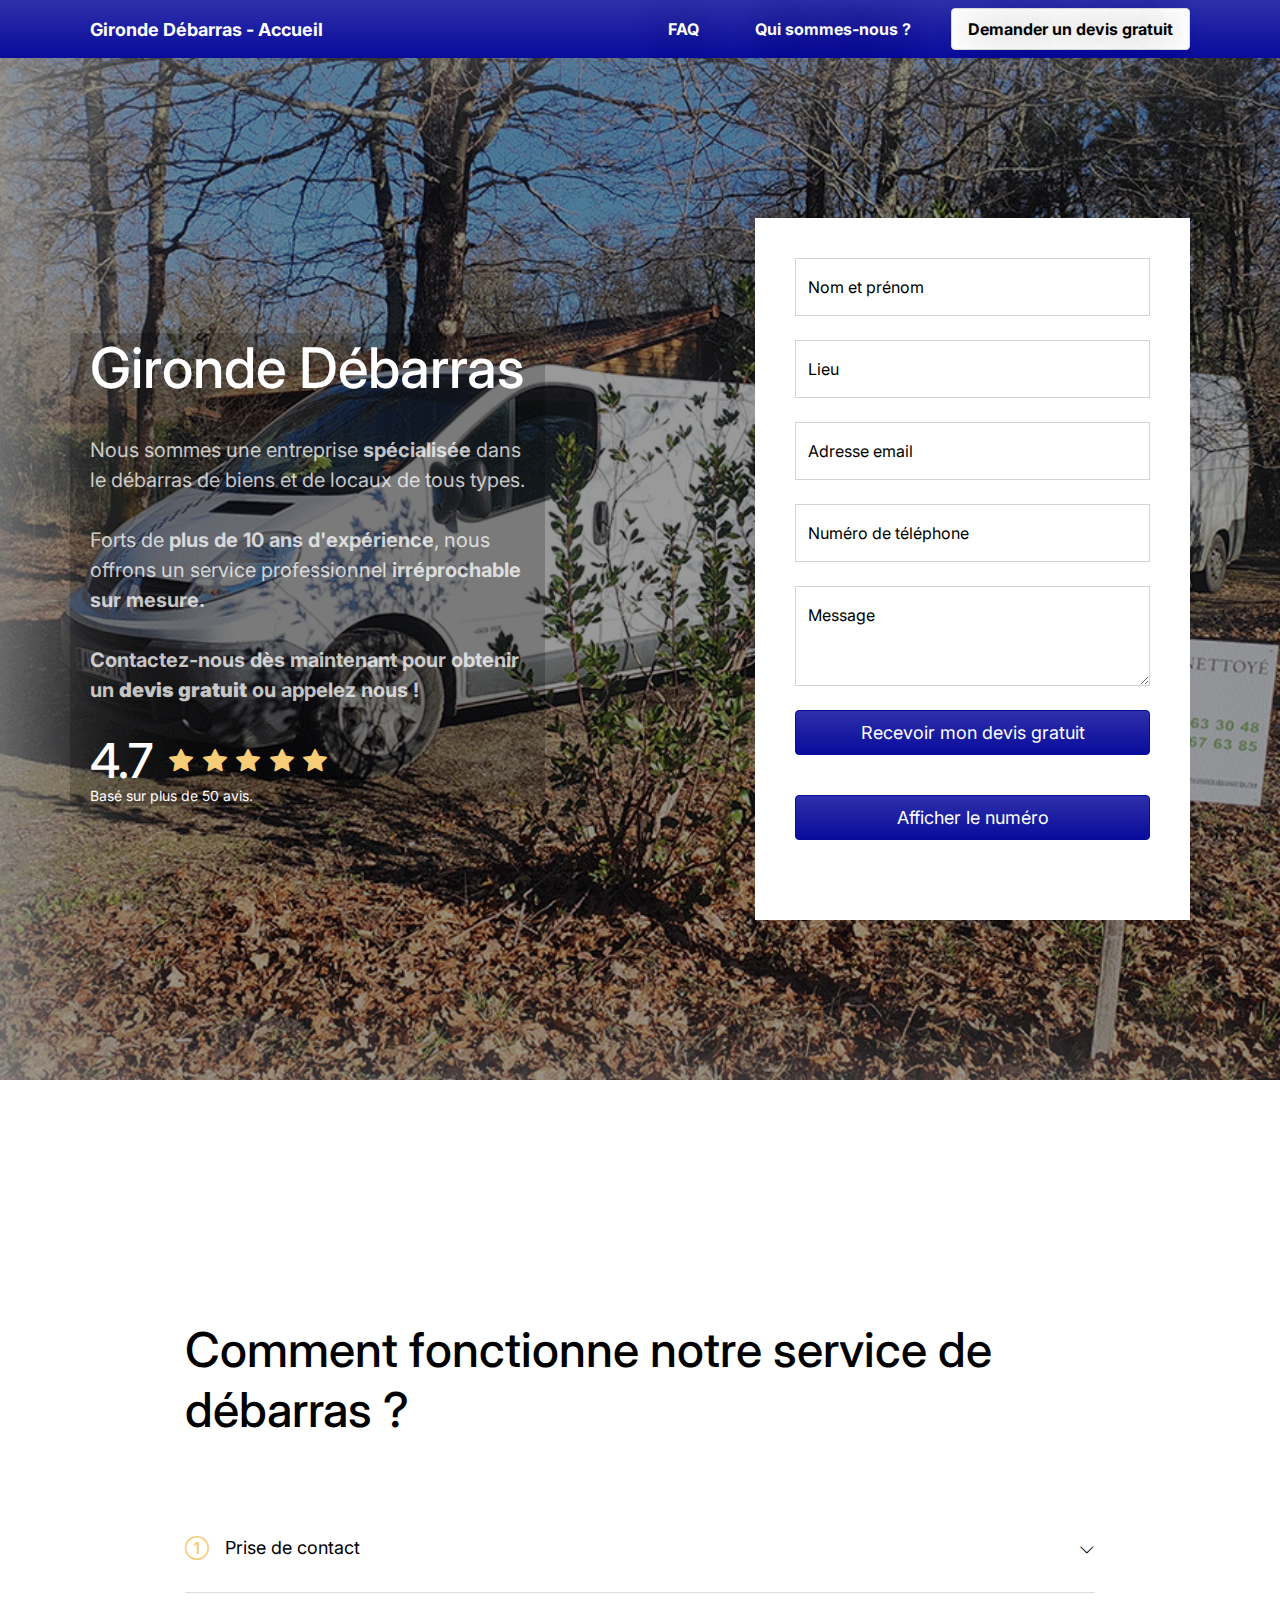
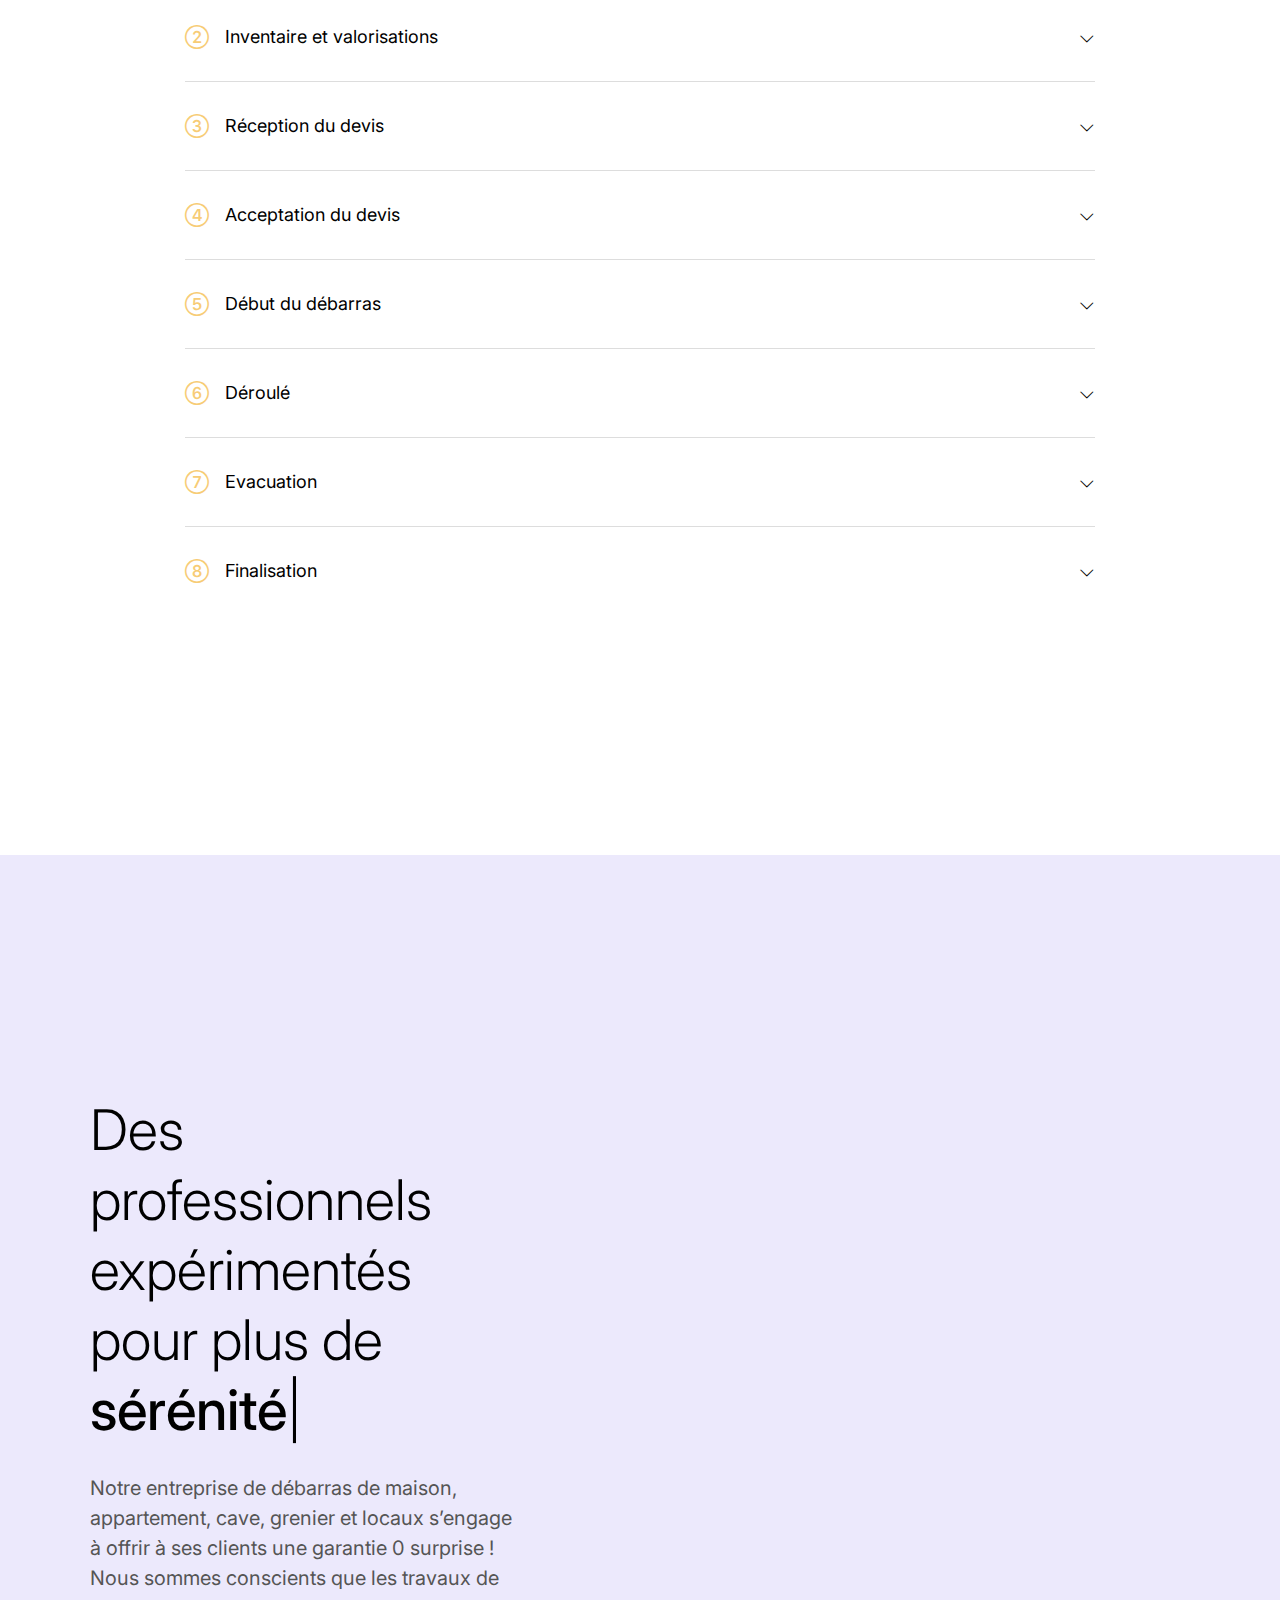
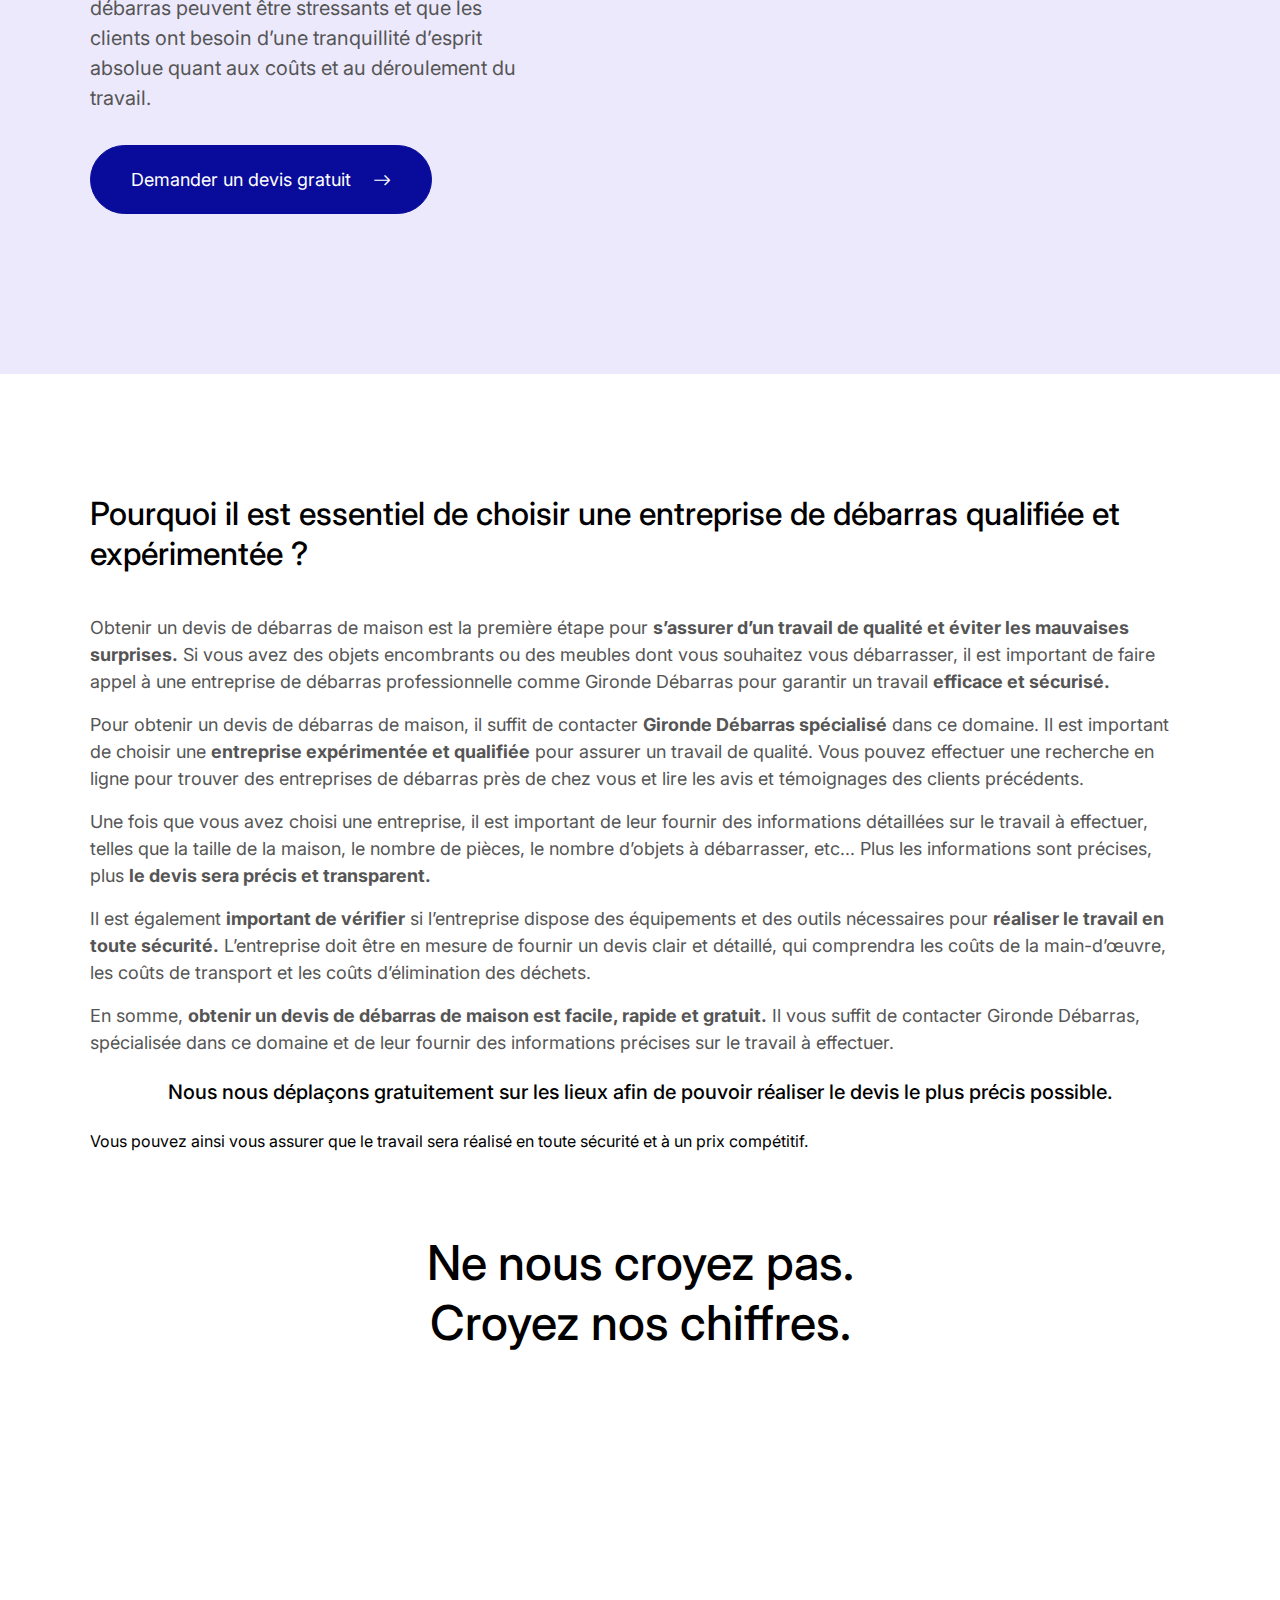
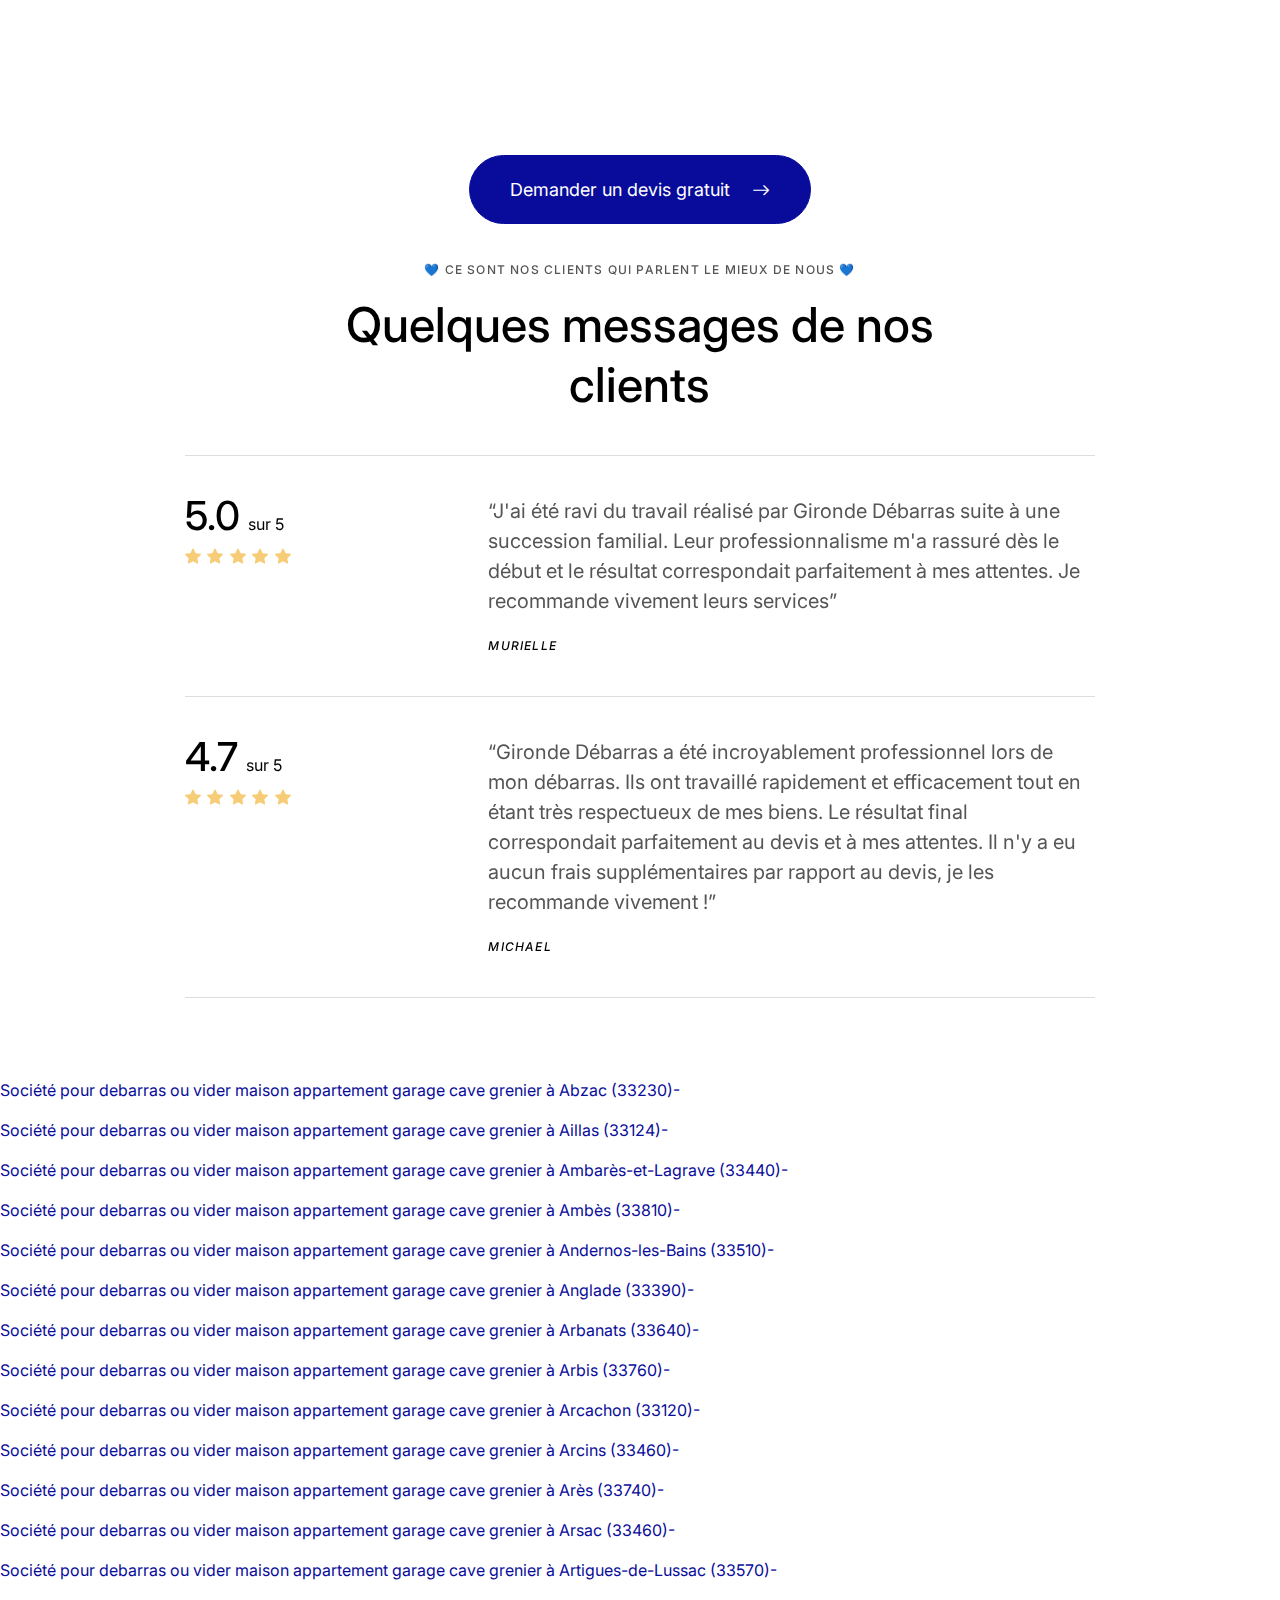
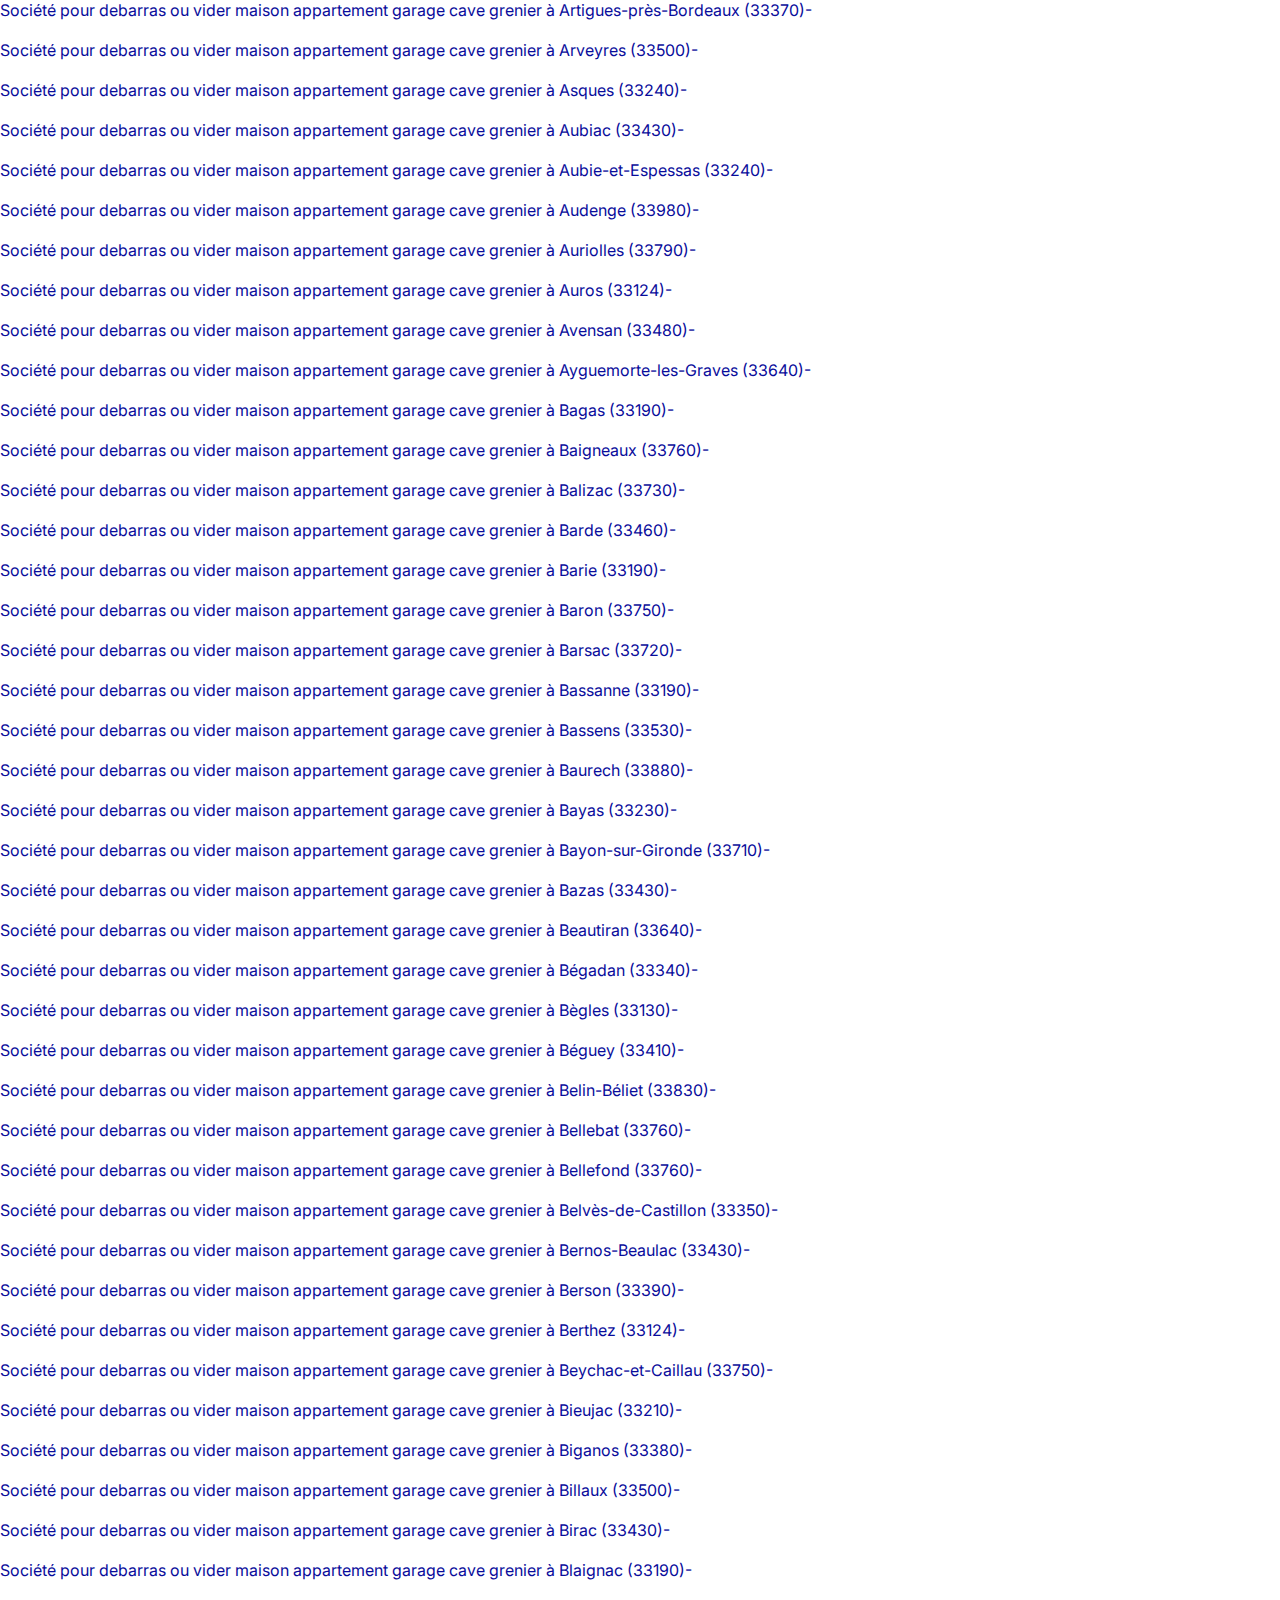
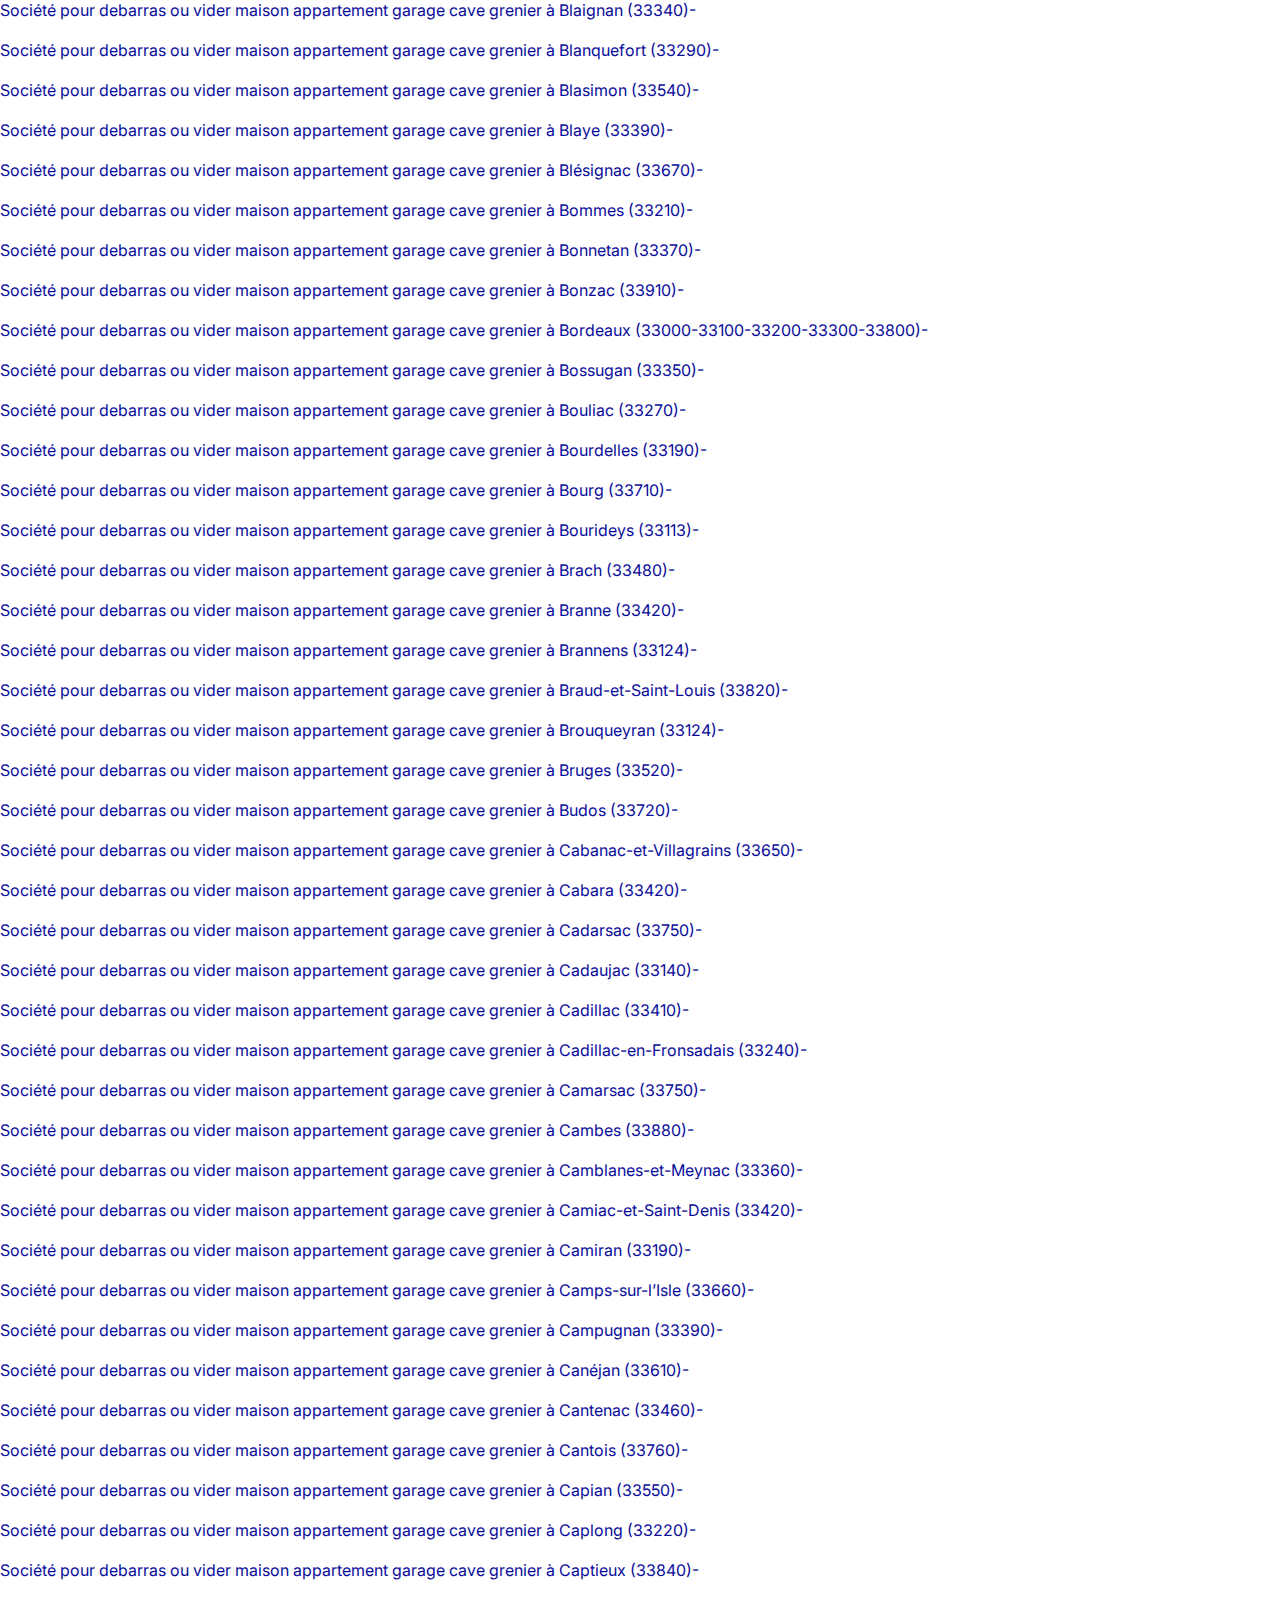
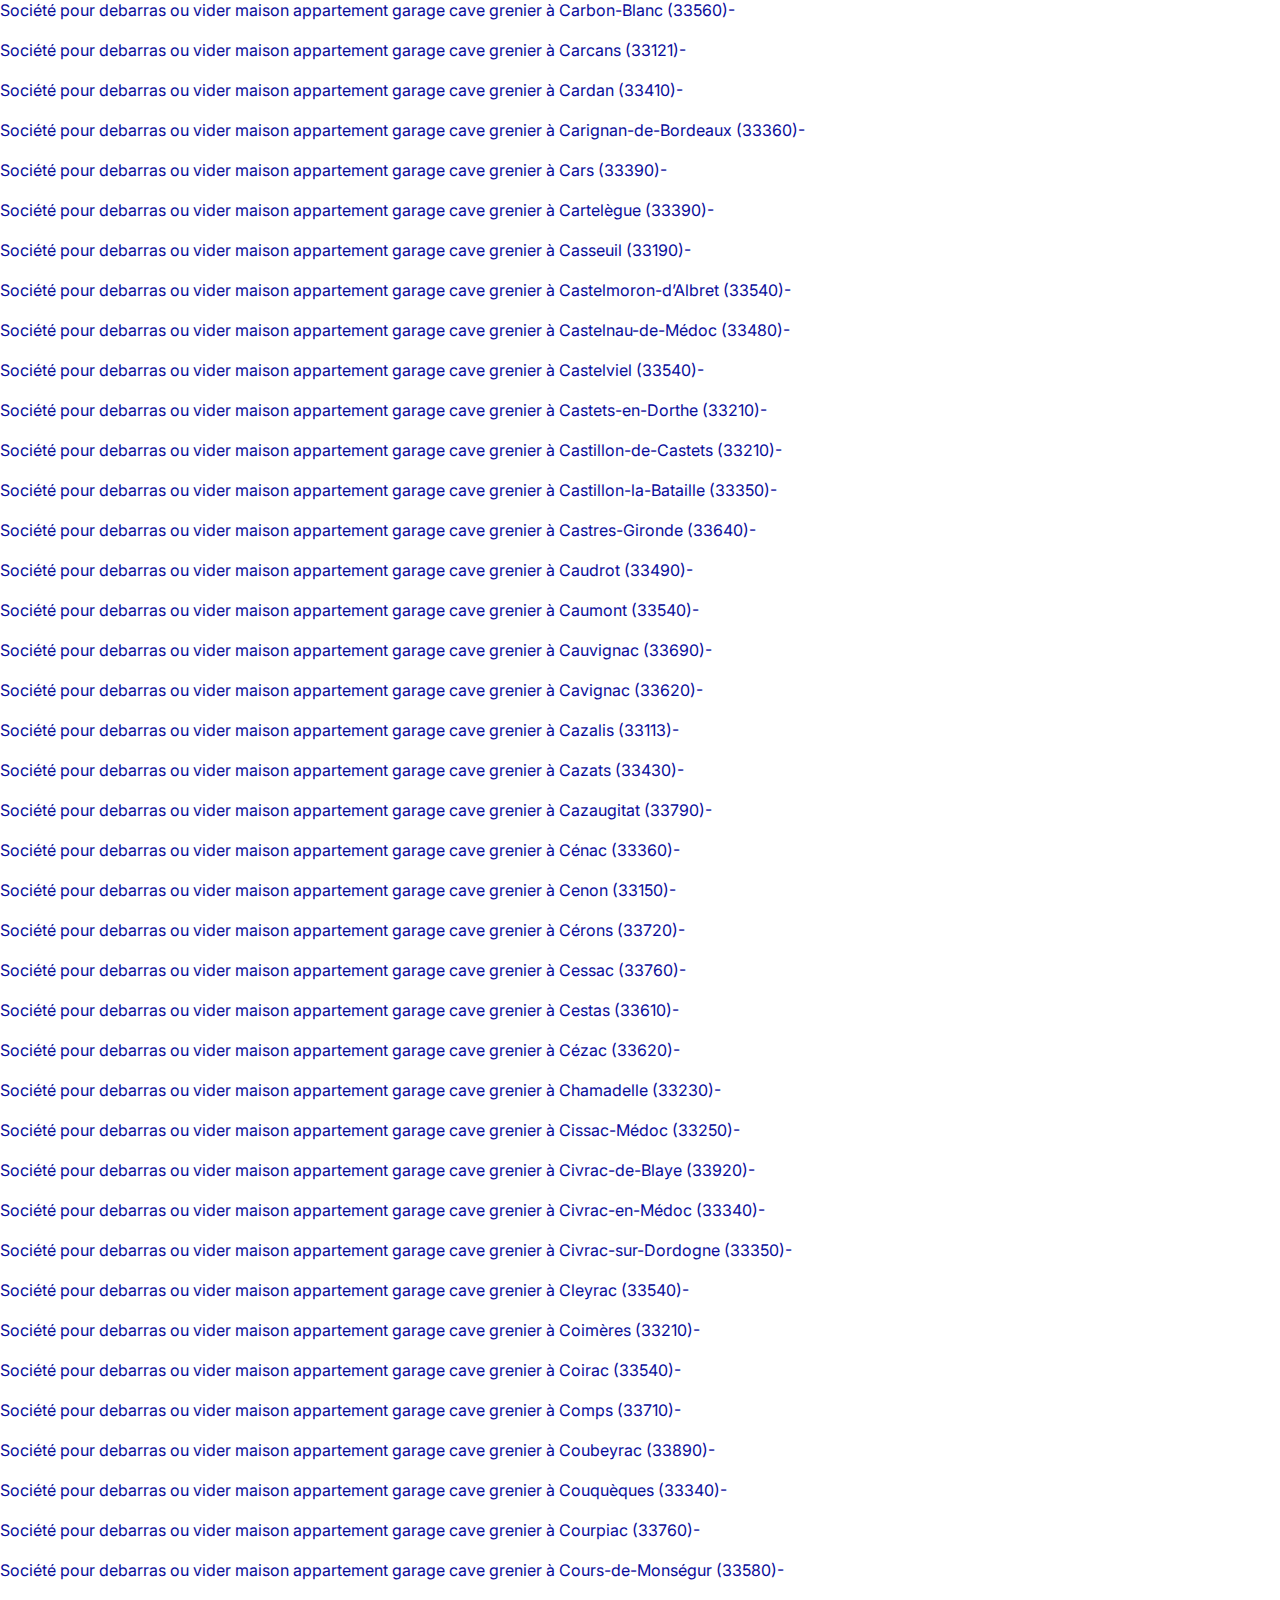
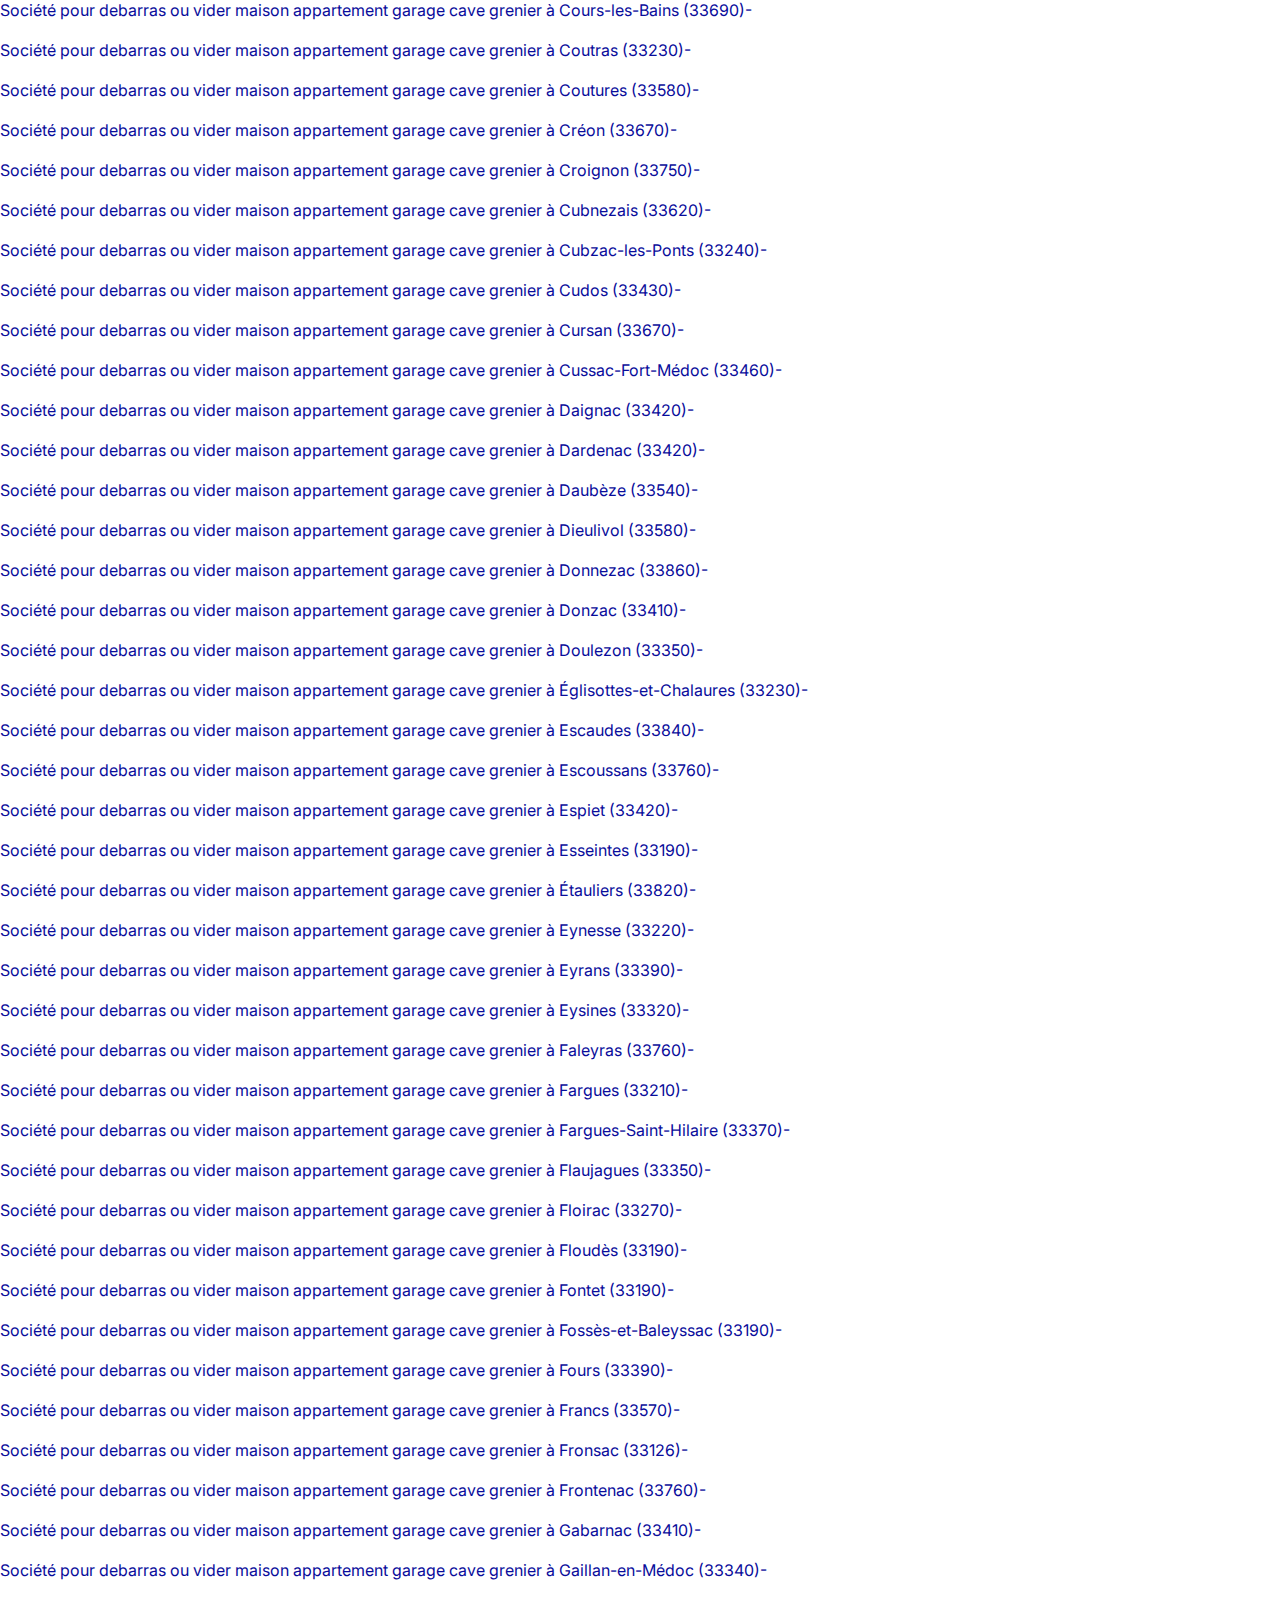
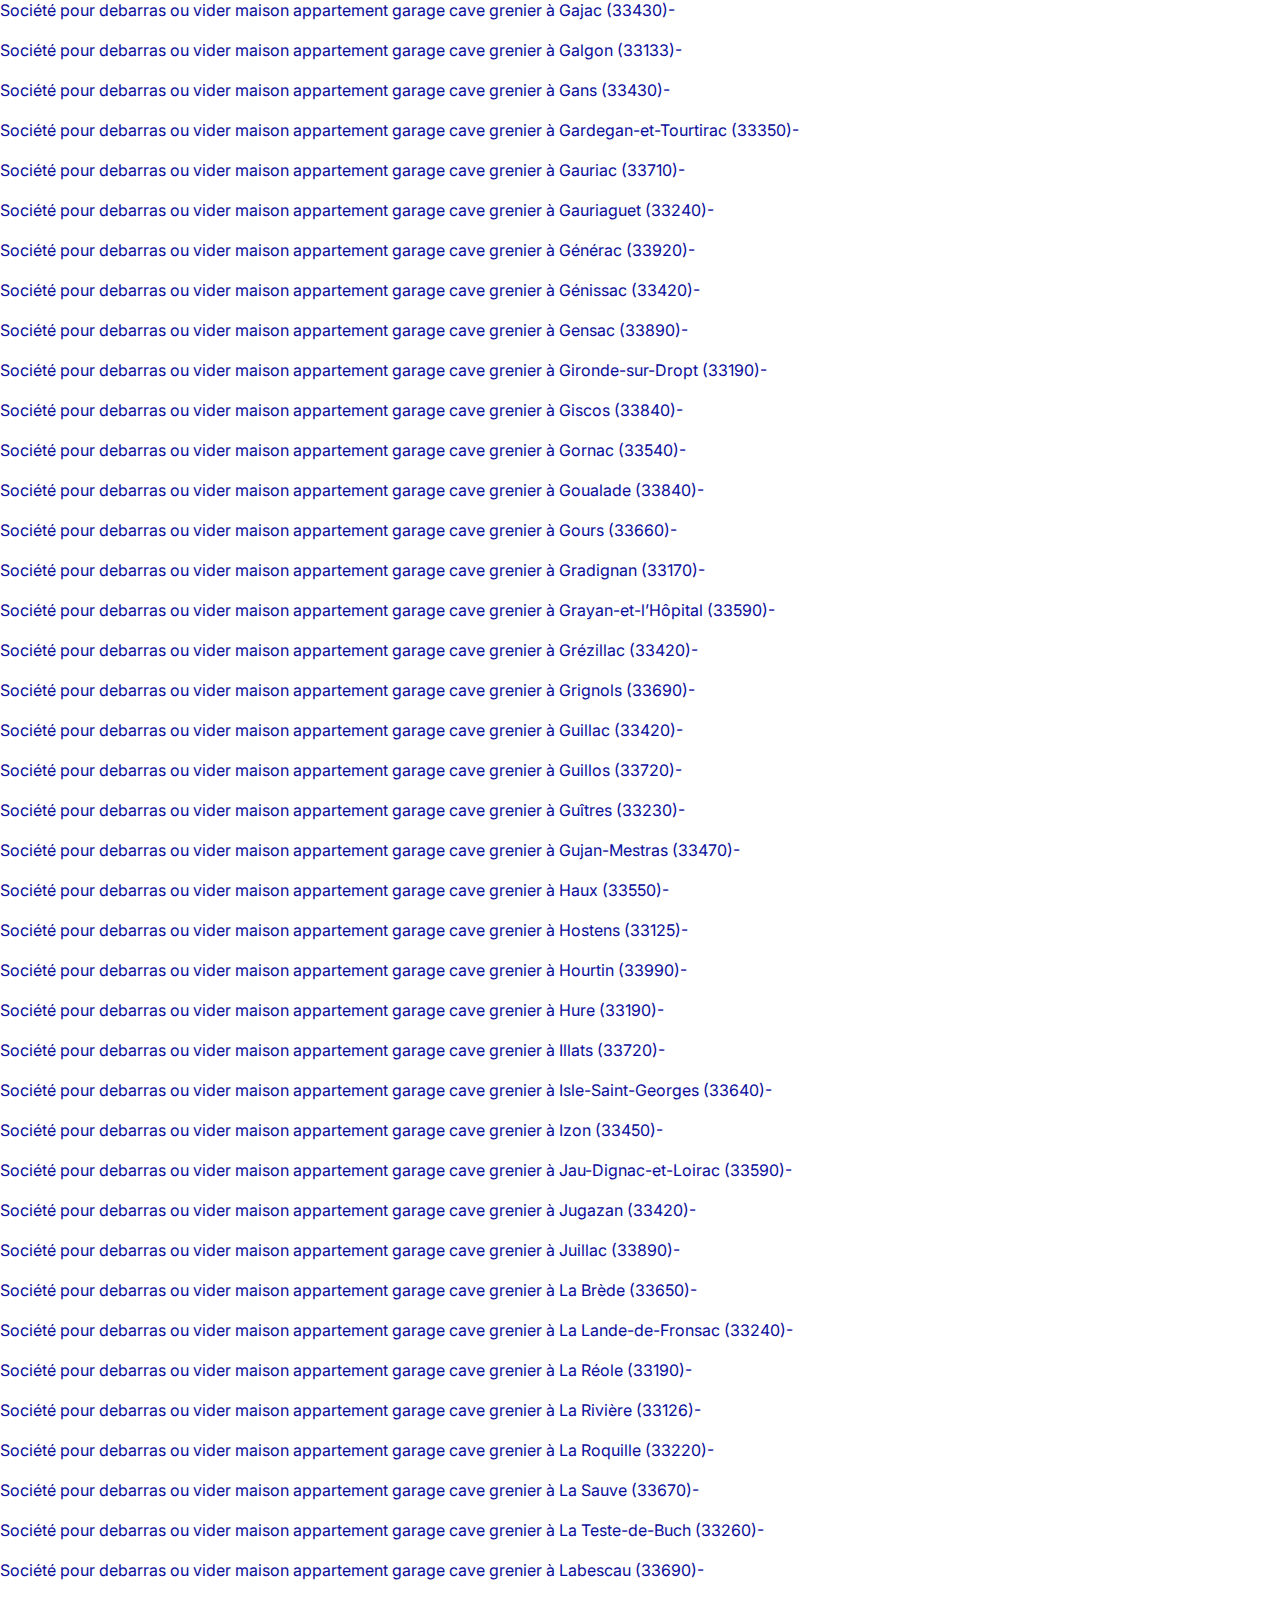
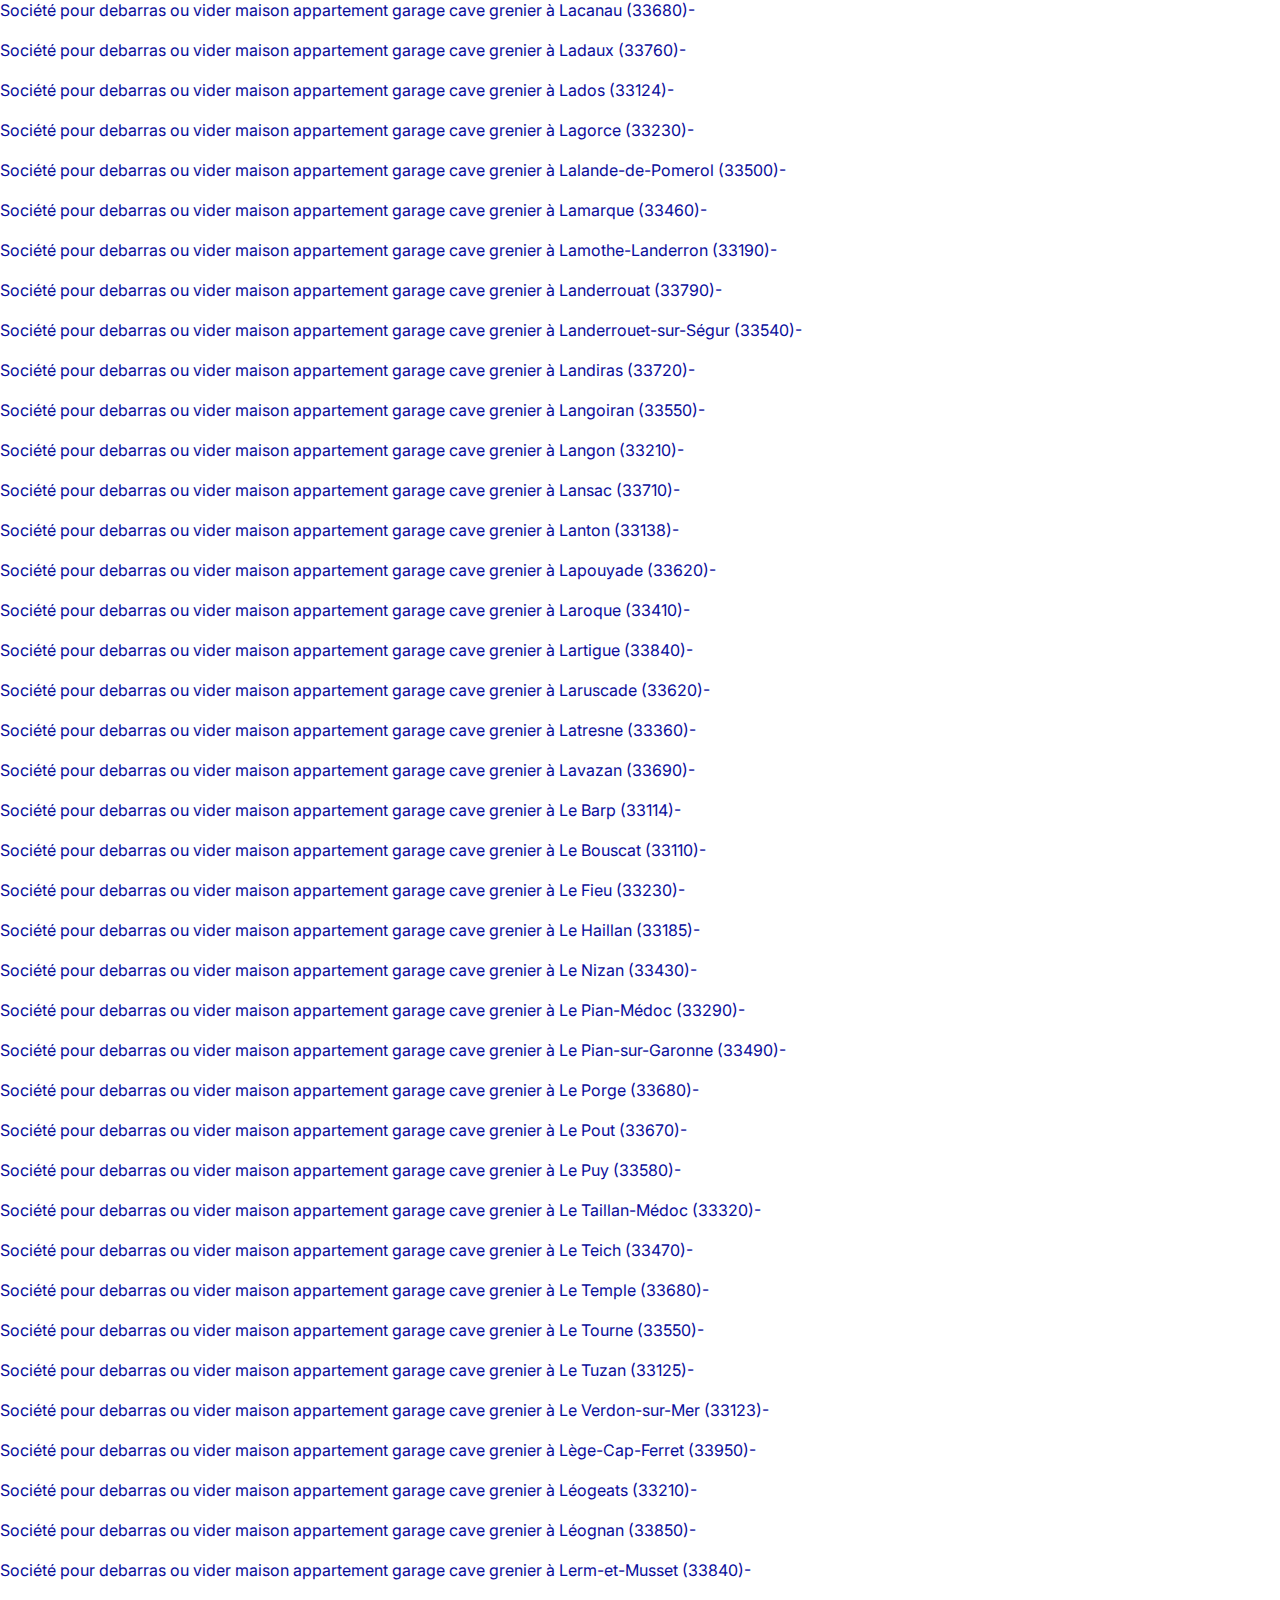
==== accueil.html @ 3572f469 "fix: some few bugs" ====
<!doctype html>
<html lang="fr" xmlns="http://www.w3.org/1999/html">
<head>
    <meta charset="UTF-8">
    <meta name="viewport"
          content="width=device-width, initial-scale=1.0, maximum-scale=10, minimum-scale=1.0">
    <meta http-equiv="X-UA-Compatible" content="ie=edge">
    <meta name="description"
          content="Gironde Débarras accueil: entreprise spécialisée dans le débarras de locaux et de biens. Demandez un devis gratuit en ligne pour bénéficier d'un service clé en main rapide et efficace. Découvrez comment fonctionne notre service de débarras à travers une vidéo explicative. Comprenez pourquoi il est important de choisir une entreprise qualifiée et expérimentée. Consultez nos chiffres clés et avis clients pour en savoir plus. Contactez-nous dès maintenant pour un débarras réussi">
    <meta name="robots" content="index, follow">
    <!-- Main CSS-->
    <link rel="stylesheet" href="./assets/css/libs.bundle.css" defer/>
    <link rel="stylesheet" href="./assets/css/index.bundle.css" defer/>
    <link rel="stylesheet" href="https://cdn.jsdelivr.net/npm/bootstrap-icons@1.10.5/font/bootstrap-icons.css" defer>
    <!-- javascript -->
    <!-- Google tag (gtag.js) -->
    <script src="https://www.googletagmanager.com/gtag/js?id=UA-154414394-1" defer></script>
    <script>
        window.dataLayer = window.dataLayer || [];
        function gtag(){dataLayer.push(arguments);}
        gtag('js', new Date());

        gtag('config', 'UA-154414394-1');
    </script>
    <script src="./assets/js/vendor.bundle.js" defer></script>
    <script src="./assets/js/index.bundle.js" defer></script>
    <script src="./assets/js/service.js" defer></script>
    <!-- favicon -->
    <link rel="icon" href="./assets/images/logo/gironde_debarras_logo_01.png" type="image/png">
    <!-- site map -->
    <link rel="sitemap" type="application/xml" href="./sitemap.xml">
    <title>Accueil - Gironde Débarras</title>
</head>

<body>
    <!-- navbar -->
    <header class="navbar navbar-expand-md navbar-dark test bg-gradient py-1" aria-label="Fourth navbar example">
        <nav class="container">
            <a class="navbar-brand col-4"
               href="accueil.html"
               title="Gironde Débarras - Accueil">
                <b>Gironde Débarras - Accueil</b>
            </a>
            <button class="navbar-toggler" type="button" data-bs-toggle="collapse" data-bs-target="#navbarsExample04" aria-controls="navbarsExample04" aria-expanded="false" aria-label="Toggle navigation">
                <span class="navbar-toggler-icon"></span>
            </button>

            <div class="collapse navbar-collapse  d-md-flex justify-content-md-end align-items-center" id="navbarsExample04">
                <ul class="navbar-nav gap-md-3 mt-0">
                    <li class="nav-item d-flex align-items-center">
                        <a class="nav-link active"
                           aria-current="page"
                           href="faq.html"
                           title="Foire aux questions">
                            <b>FAQ</b>
                        </a>
                    </li>
                    <li class="nav-item d-flex align-items-center">
                        <a class="nav-link"
                           href="info.html"
                           title="En savoir plus sur Gironde Débarras">
                            <b>Qui sommes-nous ?</b>
                        </a>
                    </li>
                    <li class="nav-item d-flex align-items-center">
                        <a class="nav-link border border-black rounded bg-white text-black px-1"
                           href="accueil.html#quotation"
                           title="Demander un devis gratuit pour votre débarras"
                           onclick="forceRefresh(this);">
                            <b>Demander un devis gratuit</b>
                        </a>
                    </li>
                </ul>

            </div>
        </nav>
    </header>
    <!-- content body -->
    <main class="d-flex flex-column gap-10">
        <!-- header with form -->
        <section class="overflow-hidden bg-black" data-aos="fade-in">
            <div class="d-flex flex-column py-20 container foreground min-vh-100" id="quotation">
                <div class="row align-items-center justify-content-center justify-content-lg-between my-auto">
                    <!-- Intro / infos -->
                    <div class="col-md-10 col-lg-6 col-xl-5 inverted mb-5 mb-lg-0 text-center text-lg-start" style="background: rgba(0, 0, 0, 0.2)" >
                        <h1 class="lh-sm text-white mb-4">Gironde Débarras</h1>
                        <p class="lead text-secondary mb-4">
                            Nous sommes une entreprise <b>spécialisée</b> dans le débarras de biens et de locaux de tous types. <br><br>
                            Forts de <b>plus de 10 ans d'expérience</b>, nous offrons un service professionnel <b>irréprochable
                            sur mesure.</b><br><br>
                            <b>Contactez-nous dès maintenant pour obtenir un <b>devis gratuit</b> ou appelez nous !</b>
                        </p>
                        <div class="d-inline-flex align-items-center mb-0">
                            <span class="fs-2 me-2 lh-1 fw-bold">4.7</span>
                            <ul class="rating text-yellow me-3 fs-5">
                                <li><i class="bi bi-star-fill" role="img" aria-label="icone étoile"></i></li>
                                <li><i class="bi bi-star-fill" role="img" aria-label="icone étoile"></i></li>
                                <li><i class="bi bi-star-fill" role="img" aria-label="icone étoile"></i></li>
                                <li><i class="bi bi-star-fill" role="img" aria-label="icone étoile"></i></li>
                                <li><i class="bi bi-star-fill" role="img" aria-label="icone étoile"></i></li>
                            </ul>
                        </div>
                        <small class="d-block ">Basé sur plus de 50 avis.</small>
                    </div>
                    <!-- Formulaire -->
                    <div class="col-md-10 col-lg-6 col-xl-5" data-aos="fade-up">
                        <div class="card bg-opaque-black">
                            <div class="card-body bg-white">
                                <form name="contact" method="POST" data-netlify="true" action="success.html" class="row g-2">
                                    <fieldset class="d-flex flex-column gap-3">
                                        <legend class="visually-hidden">Formulaire de demande de devis</legend>
                                        <div class="col-lg-12">
                                            <div class="form-floating">
                                                <input type="text" name="name" class="form-control" id="floatingInput-1" placeholder="Your Name" required>
                                                <label for="floatingInput-1">Nom et prénom</label>
                                            </div>
                                        </div>
                                        <div class="col-lg-12">
                                            <div class="form-floating">
                                                <input type="text" name="place" class="form-control" id="floatingInput-2" placeholder="Lieu" required>
                                                <label for="floatingInput-2">Lieu</label>
                                            </div>
                                        </div>
                                        <div class="col-lg-12">
                                            <div class="form-floating">
                                                <input type="email"  name="email" class="form-control" id="floatingInput-3" placeholder="Adresse email" required>
                                                <label for="floatingInput-3">Adresse email</label>
                                            </div>
                                        </div>
                                        <div class="col-lg-12">
                                            <div class="form-floating">
                                                <input type="tel" name="phone" class="form-control" id="floatingInput-4" placeholder="Numéro de téléphone" required>
                                                <label for="floatingInput-4">Numéro de téléphone</label>
                                            </div>
                                        </div>
                                        <div class="col-md-12">
                                            <div class="form-floating">
                                                <textarea type="text" name="message" class="form-control" placeholder="Message" id="floatingTextarea2" style="height: 100px" required></textarea>
                                                <label for="floatingTextarea2">Message</label>
                                            </div>
                                        </div>
                                        <div class="d-grid ">
                                        <button type="submit" class="btn btn-primary bg-gradient btn-lg py-1 rounded">
                                            Recevoir mon devis gratuit
                                        </button>
                                    </div>
                                    </fieldset>
                                </form>
                                <div  id="phone_number"
                                      class="btn btn-primary bg-gradient btn-lg my-5 col-12 py-1 rounded"
                                      onclick="showPhoneNumber()"
                                      aria-label="Afficher le numéro de téléphone">
                                    Afficher le numéro
                                </div>
                            </div>
                        </div>
                    </div>
                </div>
            </div>
            <figure
                    aria-label="Image des véhicules de la société"
                    class="background background-overlay"
                    style="background-image: url('./assets/images/camion.webp')"
                    data-top-top="transform: scale(1);"
                    data-top-bottom="transform: scale(1.1);" loading="lazy"></figure>
        </section>
        <!-- accodion -->
        <section class="py-15 py-xl-20">
            <div class="container">
                <div class="row justify-content-center mb-8">
                    <div class="col-lg-10">
                        <h2 class="fw-bold">
                            <span class="d-lg-block">
                                Comment fonctionne notre service de débarras ?
                            </span>
                        </h2>
                    </div>
                </div>
                <div class="row justify-content-center">
                    <div class="col-lg-10">
                        <div class="accordion accordion-highlight" id="accordion-1">
                            <!-- accordion item 1 -->
                            <div class="accordion-item">
                                <h2 class="accordion-header" id="heading-1-1">
                                    <button class="accordion-button fs-lg collapsed" type="button" data-bs-toggle="collapse"
                                            data-bs-target="#collapse-1-1" aria-expanded="false" aria-controls="collapse-1-1">
                                        <i class="bi bi-1-circle text-yellow fs-5 me-2" role="img" aria-label="Etape 1"></i> Prise de contact
                                    </button>
                                </h2>
                                <div id="collapse-1-1" class="accordion-collapse collapse" aria-labelledby="heading-1-1"
                                     data-bs-parent="#accordion-1">
                                    <div class="accordion-body">
                                        <p class="text-secondary">
                                            Suite à votre premier contact par téléphone ou par e-mail, notre expert en débarras se déplacera gratuitement sur les lieux pour évaluer le volume à débarrasser, le temps de travail, les difficultés éventuelles ainsi que les moyens matériels et humains à déployer.
                                        </p>
                                    </div>
                                </div>
                            </div>
                            <!-- accordion item 2 -->
                            <div class="accordion-item">
                                <h2 class="accordion-header" id="heading-1-2">
                                    <button class="accordion-button fs-lg collapsed" type="button" data-bs-toggle="collapse"
                                            data-bs-target="#collapse-1-2" aria-expanded="false" aria-controls="collapse-1-2">
                                        <i class="bi bi-2-circle text-yellow fs-5 me-2" role="img" aria-label="Etape 2"></i>
                                        Inventaire et valorisations
                                    </button>
                                </h2>
                                <div id="collapse-1-2" class="accordion-collapse collapse" aria-labelledby="heading-1-2"
                                     data-bs-parent="#accordion-1">
                                    <div class="accordion-body">
                                        <p class="text-secondary">
                                            Notre expert en débarras effectuera un inventaire des valorisations possibles pour les objets, meubles, électroménagers, livres, vaisselle, etc. Il discutera avec vous des éléments que vous souhaitez conserver et vous expliquera les différentes solutions techniques et financières qui s'offrent à vous. Ensemble, vous déterminerez le délai d'intervention idéal pour votre débarras.
                                        </p>
                                    </div>
                                </div>
                            </div>
                            <!-- accordion item 3 -->
                            <div class="accordion-item">
                                <h2 class="accordion-header" id="heading-1-3">
                                    <button class="accordion-button fs-lg collapsed" type="button" data-bs-toggle="collapse"
                                            data-bs-target="#collapse-1-3" aria-expanded="false" aria-controls="collapse-1-3">
                                        <i class="bi bi-3-circle text-yellow fs-5 me-2" role="img" aria-label="Etape 3" ></i> Réception du devis
                                    </button>
                                </h2>
                                <div id="collapse-1-3" class="accordion-collapse collapse" aria-labelledby="heading-1-3"
                                     data-bs-parent="#accordion-1">
                                    <div class="accordion-body">
                                        <p class="text-secondary">
                                            Nous vous enverrons un devis détaillé par e-mail dans un délai de 48 heures, reprenant tous les éléments discutés lors de la visite sur place. Vous pouvez être assuré qu'il n'y aura pas de mauvaises surprises. En outre, nous vous offrons notre garantie Sérénité, qui comprend un devis ferme et définitif sans surprises, une garantie de ponctualité, une garantie de propreté et une garantie de tarif.
                                        </p>
                                    </div>
                                </div>
                            </div>
                            <!-- accordion item 4 -->
                            <div class="accordion-item">
                                <h2 class="accordion-header" id="heading-1-4">
                                    <button class="accordion-button fs-lg collapsed" type="button" data-bs-toggle="collapse"
                                            data-bs-target="#collapse-1-4" aria-expanded="false" aria-controls="collapse-1-4">
                                        <i class="bi bi-4-circle text-yellow fs-5 me-2" role="img" aria-label="Etape 4"></i> Acceptation du devis
                                    </button>
                                </h2>
                                <div id="collapse-1-4" class="accordion-collapse collapse" aria-labelledby="heading-1-4"
                                     data-bs-parent="#accordion-1">
                                    <div class="accordion-body">
                                        <p class="text-secondary">
                                            Si le devis de débarras vous convient, nous définissons ensemble de la date d'intervention.
                                        </p>
                                    </div>
                                </div>
                            </div>
                            <!-- accordion item 5 -->
                            <div class="accordion-item">
                                <h2 class="accordion-header" id="heading-1-5">
                                    <button class="accordion-button fs-lg collapsed" type="button" data-bs-toggle="collapse"
                                            data-bs-target="#collapse-1-5" aria-expanded="false" aria-controls="collapse-1-5">
                                        <i class="bi bi-5-circle text-yellow fs-5 me-2" role="img" aria-label="Etape 5"></i> Début du débarras
                                    </button>
                                </h2>
                                <div id="collapse-1-5" class="accordion-collapse collapse" aria-labelledby="heading-1-5"
                                     data-bs-parent="#accordion-1">
                                    <div class="accordion-body">
                                        <p class="text-secondary">
                                            Le jour de l'intervention pour le débarras de vos locaux, nous faisons le point sur toutes les valorisations discutées lors de la première visite, en accord avec le devis établi. C'est à ce moment-là que nos experts en débarras prennent en charge la mission. Les éléments valorisables sont triés et conditionnés pour leur seconde vie.
                                        </p>
                                    </div>
                                </div>
                            </div>
                            <!-- accordion item 6 -->
                            <div class="accordion-item">
                                <h2 class="accordion-header" id="heading-1-6">
                                    <button class="accordion-button fs-lg collapsed" type="button" data-bs-toggle="collapse"
                                            data-bs-target="#collapse-1-6" aria-expanded="false" aria-controls="collapse-1-6">
                                        <i class="bi bi-6-circle text-yellow fs-5 me-2" role="img" aria-label="Etape 6"></i> Déroulé
                                    </button>
                                </h2>
                                <div id="collapse-1-6" class="accordion-collapse collapse" aria-labelledby="heading-1-6"
                                     data-bs-parent="#accordion-1">
                                    <div class="accordion-body">
                                        <p class="text-secondary">
                                            Nous effectuons le tri des éléments du débarras conformément aux normes en vigueur, en organisant un tri par famille de matériaux. Une fois les phases 5 et 6 finalisées, notre équipe de Gironde Débarras démonte le reste des éléments, les conditionne dans des sacs, des cartons ou des poubelles.
                                        </p>
                                    </div>
                                </div>
                            </div>
                            <!-- accordion item 7 -->
                            <div class="accordion-item">
                                <h2 class="accordion-header" id="heading-1-7">
                                    <button class="accordion-button fs-lg collapsed" type="button" data-bs-toggle="collapse"
                                            data-bs-target="#collapse-1-7" aria-expanded="false" aria-controls="collapse-1-7">
                                        <i class="bi bi-7-circle text-yellow fs-5 me-2" role="img" aria-label="Etape 7"></i> Evacuation
                                    </button>
                                </h2>
                                <div id="collapse-1-7" class="accordion-collapse collapse" aria-labelledby="heading-1-7"
                                     data-bs-parent="#accordion-1">
                                    <div class="accordion-body">
                                        <p class="text-secondary">
                                            La phase d'évacuation est la plus spectaculaire ! Tout le débarras est chargé dans nos camions, les pièces se vident à une vitesse incroyable. Les éléments destinés aux associations (vêtements, livres, ustensiles de cuisine, meubles, etc.) sont triés et mis à part pour être livrés à leurs destinataires. Notre équipe de Gironde Débarras finalise le chantier en passant le balai et en démontant les lustres (si prévu dans le devis).
                                        </p>
                                    </div>
                                </div>
                            </div>
                            <!-- accordion item 8 -->
                            <div class="accordion-item">
                                <h2 class="accordion-header" id="heading-1-8">
                                    <button class="accordion-button fs-lg collapsed" type="button" data-bs-toggle="collapse"
                                            data-bs-target="#collapse-1-8" aria-expanded="false" aria-controls="collapse-1-8">
                                        <i class="bi bi-8-circle text-yellow fs-5 me-2" role="img" aria-label="Etape 8"></i> Finalisation
                                    </button>
                                </h2>
                                <div id="collapse-1-8" class="accordion-collapse collapse" aria-labelledby="heading-1-8"
                                     data-bs-parent="#accordion-1">
                                    <div class="accordion-body">
                                        <p class="text-secondary">
                                            Une fois le débarras terminé, notre équipe d Gironde Débarras s'occupe du transport de tous les éléments ainsi que du déchargement d'une partie de ces derniers en centre de recyclage. Pour les éléments valorisables, c'est le début d'une nouvelle vie. Vous pouvez alors faire l'état des lieux et vérifier que tout correspond au devis. Nous vous remettons ensuite la facture conforme au devis du débarras pour finaliser la prestation.
                                        </p>
                                    </div>
                                </div>
                            </div>
                        </div>
                    </div>
                </div>
            </div>
        </section>
        <!-- video -->
        <section class="bg-opaque-primary">
            <div class="container d-flex flex-column py-20">
                <div class="row align-items-center justify-content-center justify-content-lg-between mt-lg-10">
                    <div class="col-md-10 col-lg-5 text-center text-lg-start level-3">
                        <h1 class="fw-light">
                            Des professionnels expérimentés pour plus de<br>
                            <span class="fw-bold" data-typed='{"strings": ["sérénité", "sécurité"]}'></span>
                        </h1>
                        <p class="lead text-secondary mb-4">
                            Notre entreprise de débarras de maison, appartement, cave, grenier et locaux s’engage à offrir à ses clients une garantie 0 surprise ! <br>
                            Nous sommes conscients que les travaux de débarras peuvent être stressants et que les clients ont besoin d’une tranquillité d’esprit absolue quant aux coûts et au déroulement du travail.
                        </p>
                        <a href="#quotation" class="btn btn-primary btn-with-icon rounded-pill btn-lg">Demander un devis gratuit <i
                                class="bi bi-arrow-right" role="img" aria-label="Icône de flèche"></i></a>

                    </div>
                </div>
            </div>
            <div class="container-fluid back back-static">
                <div class="row justify-content-end h-100">
                    <div class="col-lg-6 overflow-hidden position-relative" data-aos="fade-in">
                        <figure
                                class="media media-video"
                                data-bp='{"ytSrc": "RDRspwAXDQI"}'
                                aria-label="Vidéo présentant notre entreprise de débarras">
                            <span style="background-image: url('./assets/images/DEBARRAS.webp')"></span>
                        </figure>
                    </div>
                </div>
            </div>
        </section>
        <!-- text description -->
        <section class="">
            <article class="container">
                <header>
                    <blockquote class="blockquote my-5">
                        <p class="fs-4  fw-bold mb-0 lh-sm">
                            Pourquoi il est essentiel de choisir une entreprise de débarras qualifiée et expérimentée ?
                        </p>
                    </blockquote>
                </header>
                <p class="fs-lg text-secondary">
                    Obtenir un devis de débarras de maison est la première étape pour <b>s’assurer d’un travail de qualité et éviter les mauvaises surprises.</b> Si vous avez des objets encombrants ou des meubles dont vous souhaitez vous débarrasser, il est important de faire appel à une entreprise de débarras professionnelle comme Gironde Débarras pour garantir un travail <b>efficace et sécurisé.</b>
                </p>
                <p class="fs-lg text-secondary">
                    Pour obtenir un devis de débarras de maison, il suffit de contacter  <b>Gironde Débarras spécialisé</b> dans ce domaine. Il est important de choisir une <b>entreprise expérimentée et qualifiée</b> pour assurer un travail de qualité. Vous pouvez effectuer une recherche en ligne pour trouver des entreprises de débarras près de chez vous et lire les avis et témoignages des clients précédents.
                </p>
                <p class="fs-lg text-secondary">
                    Une fois que vous avez choisi une entreprise, il est important de leur fournir des informations détaillées sur le travail à effectuer, telles que la taille de la maison, le nombre de pièces, le nombre d’objets à débarrasser, etc... Plus les informations sont précises, plus <b>le devis sera précis et transparent.</b>
                </p>
                <p class="fs-lg text-secondary">
                    Il est également <b>important de vérifier</b> si l’entreprise dispose des équipements et des outils nécessaires pour <b>réaliser le travail en toute sécurité.</b> L’entreprise doit être en mesure de fournir un devis clair et détaillé, qui comprendra les coûts de la main-d’œuvre, les coûts de transport et les coûts d’élimination des déchets.
                </p>
                <p class="fs-lg text-secondary">
                    En somme, <b>obtenir un devis de débarras de maison est facile, rapide et gratuit.</b> Il vous suffit de contacter Gironde Débarras, spécialisée dans ce domaine et de leur fournir des informations précises sur le travail à effectuer.
                </p>
                <h6 class="text-center my-3"> Nous nous déplaçons gratuitement sur les lieux afin de pouvoir réaliser le devis le plus précis possible.</h6>
                <p>
                    Vous pouvez ainsi vous assurer que le travail sera réalisé en toute sécurité et à un prix compétitif.
                </p>

            </article>
        </section>
        <!-- features -->
        <section id="features">
            <div class="container">
                <div class="row justify-content-center mb-6">
                    <div class="col-lg-8 text-center">
                        <h2 class="fw-bold"><span class="d-lg-block">Ne nous croyez pas.</span>Croyez nos chiffres.</h2>
                    </div>
                </div>
                <div class="row justify-content-center">
                    <div class="col-lg-10" data-aos="fade-up">
                        <div class="row separated">
                            <div class="col-lg-7 p-5">
                                <figure class="d-flex align-items-end">
                                    <h5 class="fs-1 mb-0 me-2 lh-1 text-primary fw-bold">85%</h5>
                                    <figcaption class="text-secondary">De seconde vie ou de recyclage</figcaption>
                                </figure>
                            </div>
                            <div class="col-lg-5 p-5">
                                <figure class="d-flex align-items-end">
                                    <h5 class="fs-1 mb-0 me-2 lh-1 text-primary fw-bold">+15</h5>
                                    <figcaption class="text-secondary">Partenariats avec des professionnels</figcaption>
                                </figure>
                            </div>
                            <div class="col-lg-5 p-5">
                                <figure class="d-flex align-items-end">
                                    <h5 class="fs-1 mb-0 me-2 lh-1 text-primary fw-bold">+950</h5>
                                    <figcaption class="text-secondary">Projets terminés depuis plus de 10 ans</figcaption>
                                </figure>
                            </div>
                            <div class="col-lg-7 p-5">
                                <figure class="d-flex align-items-end">
                                    <h5 class="fs-1 mb-0 me-2 lh-1 text-primary fw-bold">99.9%</h5>
                                    <figcaption class="text-secondary">De nos clients sont satisfaits !!</figcaption>
                                </figure>
                            </div>
                        </div>
                    </div>
                </div>
            </div>
        </section>
        <!-- reviews -->
        <section class="">
            <div class="container">
                <div class="row justify-content-center">
                    <div class="col-lg-10">
                        <div class="text-center pb-4">
                            <a href="#quotation" class="btn btn-primary btn-with-icon rounded-pill btn-lg">
                                Demander un devis gratuit<i class="bi bi-arrow-right"  role="img" aria-label="icone flèche"></i>
                            </a>
                        </div>
                        <div class="row justify-content-center mb-5">
                            <div class="col-lg-8 text-center">
                                <span class="eyebrow mb-2 text-secondary">💙 Ce sont nos clients qui parlent le mieux de nous 💙</span>
                                <h2 class="fw-bold">Quelques messages de nos clients</h2>
                            </div>
                        </div>


                        <div class="row">
                            <div class="col">
                                <ul class="list-unstyled border-bottom">
                                    <li class="border-top py-5">
                                        <div class="d-flex flex-wrap justify-content-between">
                                            <div class="col-md-4 mb-4 mb-md-0">
                                                <div class="d-flex align-items-end mb-1">
                                                    <span class="fs-3 fw-bold lh-1 mb-0 me-1">5.0</span>
                                                    <span class="">sur 5</span>
                                                </div>
                                                <ul class="rating text-yellow">
                                                    <li><i class="bi bi-star-fill" role="img" aria-label="icone étoile"></i></li>
                                                    <li><i class="bi bi-star-fill" role="img" aria-label="icone étoile"></i></li>
                                                    <li><i class="bi bi-star-fill" role="img" aria-label="icone étoile"></i></li>
                                                    <li><i class="bi bi-star-fill" role="img" aria-label="icone étoile"></i></li>
                                                    <li><i class="bi bi-star-fill" role="img" aria-label="icone étoile"></i></li>
                                                </ul>
                                            </div>
                                            <div class="col-md-8">
                                                <blockquote class="mb-2 lead text-secondary">
                                                    “J'ai été ravi du travail réalisé par Gironde Débarras suite à une succession familial. Leur professionnalisme m'a rassuré dès le début et le résultat correspondait parfaitement à mes attentes. Je recommande vivement leurs services”
                                                </blockquote>
                                                <cite class="eyebrow">Murielle</cite>
                                            </div>
                                        </div>
                                    </li>
                                    <li class="border-top py-5">
                                        <div class="d-flex flex-wrap justify-content-between">
                                            <div class="col-md-4 mb-4 mb-md-0">
                                                <div class="d-flex align-items-end mb-1">
                                                    <span class="fs-3 fw-bold lh-1 mb-0 me-1">4.7</span>
                                                    <span class="">sur 5</span>
                                                </div>
                                                <ul class="rating text-yellow">
                                                    <li><i class="bi bi-star-fill" role="img" aria-label="icone étoile"></i></li>
                                                    <li><i class="bi bi-star-fill" role="img" aria-label="icone étoile"></i></li>
                                                    <li><i class="bi bi-star-fill" role="img" aria-label="icone étoile"></i></li>
                                                    <li><i class="bi bi-star-fill" role="img" aria-label="icone étoile"></i></li>
                                                    <li><i class="bi bi-star-fill" role="img" aria-label="icone étoile"></i></li>
                                                </ul>
                                            </div>
                                            <div class="col-md-8">
                                                <blockquote class="mb-2 lead text-secondary">
                                                    “Gironde Débarras a été incroyablement professionnel lors de mon débarras. Ils ont travaillé rapidement et efficacement tout en étant très respectueux de mes biens. Le résultat final correspondait parfaitement au devis et à mes attentes. Il n'y a eu aucun frais supplémentaires par rapport au devis, je les recommande vivement !”
                                                </blockquote>
                                                <cite class="eyebrow">Michael</cite>
                                            </div>
                                        </div>
                                    </li>
                                </ul>
                            </div>
                        </div>
                    </div>
                </div>
            </div>
        </section>
        <!-- link list -->
        <p class="d-flex flex-wrap justify-content-between flex-row gap-2 navbar-nav"><a href="https://girondedebarras.artisansdebarrasseurs.com/abzac">Société pour debarras ou vider maison appartement garage cave grenier à Abzac (33230)- </a><a href="https://girondedebarras.artisansdebarrasseurs.com/aillas">Société pour debarras ou vider maison appartement garage cave grenier à Aillas (33124)- </a><a href="https://girondedebarras.artisansdebarrasseurs.com/ambar%C3%A8s-et-lagrave">Société pour debarras ou vider maison appartement garage cave grenier à Ambarès-et-Lagrave (33440)- </a><a href="https://girondedebarras.artisansdebarrasseurs.com/amb%C3%A8s">Société pour debarras ou vider maison appartement garage cave grenier à Ambès (33810)- </a><a href="https://girondedebarras.artisansdebarrasseurs.com/andernos-les-bains">Société pour debarras ou vider maison appartement garage cave grenier à Andernos-les-Bains (33510)- </a><a href="https://girondedebarras.artisansdebarrasseurs.com/anglade">Société pour debarras ou vider maison appartement garage cave grenier à Anglade (33390)- </a><a href="https://girondedebarras.artisansdebarrasseurs.com/arbanats">Société pour debarras ou vider maison appartement garage cave grenier à Arbanats (33640)- </a><a href="https://girondedebarras.artisansdebarrasseurs.com/arbis">Société pour debarras ou vider maison appartement garage cave grenier à Arbis (33760)- </a><a href="https://girondedebarras.artisansdebarrasseurs.com/arcachon">Société pour debarras ou vider maison appartement garage cave grenier à Arcachon (33120)- </a><a href="https://girondedebarras.artisansdebarrasseurs.com/arcins">Société pour debarras ou vider maison appartement garage cave grenier à Arcins (33460)- </a><a href="https://girondedebarras.artisansdebarrasseurs.com/ar%C3%A8s">Société pour debarras ou vider maison appartement garage cave grenier à Arès (33740)- </a><a href="https://girondedebarras.artisansdebarrasseurs.com/arsac">Société pour debarras ou vider maison appartement garage cave grenier à Arsac (33460)- </a><a href="https://girondedebarras.artisansdebarrasseurs.com/artigues-de-lussac">Société pour debarras ou vider maison appartement garage cave grenier à Artigues-de-Lussac (33570)- </a><a href="https://girondedebarras.artisansdebarrasseurs.com/artigues-pr%C3%A8s-bordeaux">Société pour debarras ou vider maison appartement garage cave grenier à Artigues-près-Bordeaux (33370)- </a><a href="https://girondedebarras.artisansdebarrasseurs.com/arveyres">Société pour debarras ou vider maison appartement garage cave grenier à Arveyres (33500)- </a><a href="https://girondedebarras.artisansdebarrasseurs.com/asques">Société pour debarras ou vider maison appartement garage cave grenier à Asques (33240)- </a><a href="https://girondedebarras.artisansdebarrasseurs.com/aubiac">Société pour debarras ou vider maison appartement garage cave grenier à Aubiac (33430)- </a><a href="https://girondedebarras.artisansdebarrasseurs.com/aubie-et-espessas">Société pour debarras ou vider maison appartement garage cave grenier à Aubie-et-Espessas (33240)- </a><a href="https://girondedebarras.artisansdebarrasseurs.com/audenge">Société pour debarras ou vider maison appartement garage cave grenier à Audenge (33980)- </a><a href="https://girondedebarras.artisansdebarrasseurs.com/auriolles">Société pour debarras ou vider maison appartement garage cave grenier à Auriolles (33790)- </a><a href="https://girondedebarras.artisansdebarrasseurs.com/auros">Société pour debarras ou vider maison appartement garage cave grenier à Auros (33124)- </a><a href="https://girondedebarras.artisansdebarrasseurs.com/avensan">Société pour debarras ou vider maison appartement garage cave grenier à Avensan (33480)- </a><a href="https://girondedebarras.artisansdebarrasseurs.com/ayguemorte-les-graves">Société pour debarras ou vider maison appartement garage cave grenier à Ayguemorte-les-Graves (33640)- </a><a href="https://girondedebarras.artisansdebarrasseurs.com/bagas">Société pour debarras ou vider maison appartement garage cave grenier à Bagas (33190)- </a><a href="https://girondedebarras.artisansdebarrasseurs.com/baigneaux">Société pour debarras ou vider maison appartement garage cave grenier à Baigneaux (33760)- </a><a href="https://girondedebarras.artisansdebarrasseurs.com/balizac">Société pour debarras ou vider maison appartement garage cave grenier à Balizac (33730)- </a><a href="https://girondedebarras.artisansdebarrasseurs.com/barde">Société pour debarras ou vider maison appartement garage cave grenier à Barde (33460)- </a><a href="https://girondedebarras.artisansdebarrasseurs.com/barie">Société pour debarras ou vider maison appartement garage cave grenier à Barie (33190)- </a><a href="https://girondedebarras.artisansdebarrasseurs.com/baron">Société pour debarras ou vider maison appartement garage cave grenier à Baron (33750)- </a><a href="https://girondedebarras.artisansdebarrasseurs.com/barsac">Société pour debarras ou vider maison appartement garage cave grenier à Barsac (33720)- </a><a href="https://girondedebarras.artisansdebarrasseurs.com/bassanne">Société pour debarras ou vider maison appartement garage cave grenier à Bassanne (33190)- </a><a href="https://girondedebarras.artisansdebarrasseurs.com/bassens">Société pour debarras ou vider maison appartement garage cave grenier à Bassens (33530)- </a><a href="https://girondedebarras.artisansdebarrasseurs.com/baurech">Société pour debarras ou vider maison appartement garage cave grenier à Baurech (33880)- </a><a href="https://girondedebarras.artisansdebarrasseurs.com/bayas">Société pour debarras ou vider maison appartement garage cave grenier à Bayas (33230)- </a><a href="https://girondedebarras.artisansdebarrasseurs.com/bayon-sur-gironde">Société pour debarras ou vider maison appartement garage cave grenier à Bayon-sur-Gironde (33710)- </a><a href="https://girondedebarras.artisansdebarrasseurs.com/bazas">Société pour debarras ou vider maison appartement garage cave grenier à Bazas (33430)- </a><a href="https://girondedebarras.artisansdebarrasseurs.com/beautiran">Société pour debarras ou vider maison appartement garage cave grenier à Beautiran (33640)- </a><a href="https://girondedebarras.artisansdebarrasseurs.com/b%C3%A9gadan">Société pour debarras ou vider maison appartement garage cave grenier à Bégadan (33340)- </a><a href="https://girondedebarras.artisansdebarrasseurs.com/b%C3%A8gles">Société pour debarras ou vider maison appartement garage cave grenier à Bègles (33130)- </a><a href="https://girondedebarras.artisansdebarrasseurs.com/b%C3%A9guey">Société pour debarras ou vider maison appartement garage cave grenier à Béguey (33410)- </a><a href="https://girondedebarras.artisansdebarrasseurs.com/belin-b%C3%A9liet">Société pour debarras ou vider maison appartement garage cave grenier à Belin-Béliet (33830)- </a><a href="https://girondedebarras.artisansdebarrasseurs.com/bellebat">Société pour debarras ou vider maison appartement garage cave grenier à Bellebat (33760)- </a><a href="https://girondedebarras.artisansdebarrasseurs.com/bellefond">Société pour debarras ou vider maison appartement garage cave grenier à Bellefond (33760)- </a><a href="https://girondedebarras.artisansdebarrasseurs.com/belv%C3%A8s-de-castillon">Société pour debarras ou vider maison appartement garage cave grenier à Belvès-de-Castillon (33350)- </a><a href="https://girondedebarras.artisansdebarrasseurs.com/bernos-beaulac">Société pour debarras ou vider maison appartement garage cave grenier à Bernos-Beaulac (33430)- </a><a href="https://girondedebarras.artisansdebarrasseurs.com/berson">Société pour debarras ou vider maison appartement garage cave grenier à Berson (33390)- </a><a href="https://girondedebarras.artisansdebarrasseurs.com/berthez">Société pour debarras ou vider maison appartement garage cave grenier à Berthez (33124)- </a><a href="https://girondedebarras.artisansdebarrasseurs.com/beychac-et-caillau">Société pour debarras ou vider maison appartement garage cave grenier à Beychac-et-Caillau (33750)- </a><a href="https://girondedebarras.artisansdebarrasseurs.com/bieujac">Société pour debarras ou vider maison appartement garage cave grenier à Bieujac (33210)- </a><a href="https://girondedebarras.artisansdebarrasseurs.com/biganos">Société pour debarras ou vider maison appartement garage cave grenier à Biganos (33380)- </a><a href="https://girondedebarras.artisansdebarrasseurs.com/billaux">Société pour debarras ou vider maison appartement garage cave grenier à Billaux (33500)- </a><a href="https://girondedebarras.artisansdebarrasseurs.com/birac">Société pour debarras ou vider maison appartement garage cave grenier à Birac (33430)- </a><a href="https://girondedebarras.artisansdebarrasseurs.com/blaignac">Société pour debarras ou vider maison appartement garage cave grenier à Blaignac (33190)- </a><a href="https://girondedebarras.artisansdebarrasseurs.com/blaignan">Société pour debarras ou vider maison appartement garage cave grenier à Blaignan (33340)- </a><a href="https://girondedebarras.artisansdebarrasseurs.com/blanquefort">Société pour debarras ou vider maison appartement garage cave grenier à Blanquefort (33290)- </a><a href="https://girondedebarras.artisansdebarrasseurs.com/blasimon">Société pour debarras ou vider maison appartement garage cave grenier à Blasimon (33540)- </a><a href="https://girondedebarras.artisansdebarrasseurs.com/blaye">Société pour debarras ou vider maison appartement garage cave grenier à Blaye (33390)- </a><a href="https://girondedebarras.artisansdebarrasseurs.com/bl%C3%A9signac">Société pour debarras ou vider maison appartement garage cave grenier à Blésignac (33670)- </a><a href="https://girondedebarras.artisansdebarrasseurs.com/bommes">Société pour debarras ou vider maison appartement garage cave grenier à Bommes (33210)- </a><a href="https://girondedebarras.artisansdebarrasseurs.com/bonnetan">Société pour debarras ou vider maison appartement garage cave grenier à Bonnetan (33370)- </a><a href="https://girondedebarras.artisansdebarrasseurs.com/bonzac">Société pour debarras ou vider maison appartement garage cave grenier à Bonzac (33910)- </a><a href="https://girondedebarras.artisansdebarrasseurs.com/bordeaux">Société pour debarras ou vider maison appartement garage cave grenier à Bordeaux (33000-33100-33200-33300-33800)- </a><a href="https://girondedebarras.artisansdebarrasseurs.com/bossugan">Société pour debarras ou vider maison appartement garage cave grenier à Bossugan (33350)- </a><a href="https://girondedebarras.artisansdebarrasseurs.com/bouliac">Société pour debarras ou vider maison appartement garage cave grenier à Bouliac (33270)- </a><a href="https://girondedebarras.artisansdebarrasseurs.com/bourdelles">Société pour debarras ou vider maison appartement garage cave grenier à Bourdelles (33190)- </a><a href="https://girondedebarras.artisansdebarrasseurs.com/bourg">Société pour debarras ou vider maison appartement garage cave grenier à Bourg (33710)- </a><a href="https://girondedebarras.artisansdebarrasseurs.com/bourideys">Société pour debarras ou vider maison appartement garage cave grenier à Bourideys (33113)- </a><a href="https://girondedebarras.artisansdebarrasseurs.com/brach">Société pour debarras ou vider maison appartement garage cave grenier à Brach (33480)- </a><a href="https://girondedebarras.artisansdebarrasseurs.com/branne">Société pour debarras ou vider maison appartement garage cave grenier à Branne (33420)- </a><a href="https://girondedebarras.artisansdebarrasseurs.com/brannens">Société pour debarras ou vider maison appartement garage cave grenier à Brannens (33124)- </a><a href="https://girondedebarras.artisansdebarrasseurs.com/braud-et-saint-louis">Société pour debarras ou vider maison appartement garage cave grenier à Braud-et-Saint-Louis (33820)- </a><a href="https://girondedebarras.artisansdebarrasseurs.com/brouqueyran">Société pour debarras ou vider maison appartement garage cave grenier à Brouqueyran (33124)- </a><a href="https://girondedebarras.artisansdebarrasseurs.com/bruges">Société pour debarras ou vider maison appartement garage cave grenier à Bruges (33520)- </a><a href="https://girondedebarras.artisansdebarrasseurs.com/budos">Société pour debarras ou vider maison appartement garage cave grenier à Budos (33720)- </a><a href="https://girondedebarras.artisansdebarrasseurs.com/cabanac-et-villagrains">Société pour debarras ou vider maison appartement garage cave grenier à Cabanac-et-Villagrains (33650)- </a><a href="https://girondedebarras.artisansdebarrasseurs.com/cabara">Société pour debarras ou vider maison appartement garage cave grenier à Cabara (33420)- </a><a href="https://girondedebarras.artisansdebarrasseurs.com/cadarsac">Société pour debarras ou vider maison appartement garage cave grenier à Cadarsac (33750)- </a><a href="https://girondedebarras.artisansdebarrasseurs.com/cadaujac">Société pour debarras ou vider maison appartement garage cave grenier à Cadaujac (33140)- </a><a href="https://girondedebarras.artisansdebarrasseurs.com/cadillac">Société pour debarras ou vider maison appartement garage cave grenier à Cadillac (33410)- </a><a href="https://girondedebarras.artisansdebarrasseurs.com/cadillac-en-fronsadais">Société pour debarras ou vider maison appartement garage cave grenier à Cadillac-en-Fronsadais (33240)- </a><a href="https://girondedebarras.artisansdebarrasseurs.com/camarsac">Société pour debarras ou vider maison appartement garage cave grenier à Camarsac (33750)- </a><a href="https://girondedebarras.artisansdebarrasseurs.com/cambes">Société pour debarras ou vider maison appartement garage cave grenier à Cambes (33880)- </a><a href="https://girondedebarras.artisansdebarrasseurs.com/camblanes-et-meynac">Société pour debarras ou vider maison appartement garage cave grenier à Camblanes-et-Meynac (33360)- </a><a href="https://girondedebarras.artisansdebarrasseurs.com/camiac-et-saint-denis">Société pour debarras ou vider maison appartement garage cave grenier à Camiac-et-Saint-Denis (33420)- </a><a href="https://girondedebarras.artisansdebarrasseurs.com/camiran">Société pour debarras ou vider maison appartement garage cave grenier à Camiran (33190)- </a><a href="https://girondedebarras.artisansdebarrasseurs.com/camps-sur-lisle">Société pour debarras ou vider maison appartement garage cave grenier à Camps-sur-l’Isle (33660)- </a><a href="https://girondedebarras.artisansdebarrasseurs.com/campugnan">Société pour debarras ou vider maison appartement garage cave grenier à Campugnan (33390)- </a><a href="https://girondedebarras.artisansdebarrasseurs.com/can%C3%A9jan">Société pour debarras ou vider maison appartement garage cave grenier à Canéjan (33610)- </a><a href="https://girondedebarras.artisansdebarrasseurs.com/cantenac">Société pour debarras ou vider maison appartement garage cave grenier à Cantenac (33460)- </a><a href="https://girondedebarras.artisansdebarrasseurs.com/cantois">Société pour debarras ou vider maison appartement garage cave grenier à Cantois (33760)- </a><a href="https://girondedebarras.artisansdebarrasseurs.com/capian">Société pour debarras ou vider maison appartement garage cave grenier à Capian (33550)- </a><a href="https://girondedebarras.artisansdebarrasseurs.com/caplong">Société pour debarras ou vider maison appartement garage cave grenier à Caplong (33220)- </a><a href="https://girondedebarras.artisansdebarrasseurs.com/captieux">Société pour debarras ou vider maison appartement garage cave grenier à Captieux (33840)- </a><a href="https://girondedebarras.artisansdebarrasseurs.com/carbon-blanc">Société pour debarras ou vider maison appartement garage cave grenier à Carbon-Blanc (33560)- </a><a href="https://girondedebarras.artisansdebarrasseurs.com/carcans">Société pour debarras ou vider maison appartement garage cave grenier à Carcans (33121)- </a><a href="https://girondedebarras.artisansdebarrasseurs.com/cardan">Société pour debarras ou vider maison appartement garage cave grenier à Cardan (33410)- </a><a href="https://girondedebarras.artisansdebarrasseurs.com/carignan-de-bordeaux">Société pour debarras ou vider maison appartement garage cave grenier à Carignan-de-Bordeaux (33360)- </a><a href="https://girondedebarras.artisansdebarrasseurs.com/cars">Société pour debarras ou vider maison appartement garage cave grenier à Cars (33390)- </a><a href="https://girondedebarras.artisansdebarrasseurs.com/cartel%C3%A8gue">Société pour debarras ou vider maison appartement garage cave grenier à Cartelègue (33390)- </a><a href="https://girondedebarras.artisansdebarrasseurs.com/casseuil">Société pour debarras ou vider maison appartement garage cave grenier à Casseuil (33190)- </a><a href="https://girondedebarras.artisansdebarrasseurs.com/castelmoron-dalbret">Société pour debarras ou vider maison appartement garage cave grenier à Castelmoron-d’Albret (33540)- </a><a href="https://girondedebarras.artisansdebarrasseurs.com/castelnau-de-m%C3%A9doc">Société pour debarras ou vider maison appartement garage cave grenier à Castelnau-de-Médoc (33480)- </a><a href="https://girondedebarras.artisansdebarrasseurs.com/castelviel">Société pour debarras ou vider maison appartement garage cave grenier à Castelviel (33540)- </a><a href="https://girondedebarras.artisansdebarrasseurs.com/castets-en-dorthe">Société pour debarras ou vider maison appartement garage cave grenier à Castets-en-Dorthe (33210)- </a><a href="https://girondedebarras.artisansdebarrasseurs.com/castillon-de-castets">Société pour debarras ou vider maison appartement garage cave grenier à Castillon-de-Castets (33210)- </a><a href="https://girondedebarras.artisansdebarrasseurs.com/castillon-la-bataille">Société pour debarras ou vider maison appartement garage cave grenier à Castillon-la-Bataille (33350)- </a><a href="https://girondedebarras.artisansdebarrasseurs.com/castres-gironde">Société pour debarras ou vider maison appartement garage cave grenier à Castres-Gironde (33640)- </a><a href="https://girondedebarras.artisansdebarrasseurs.com/caudrot">Société pour debarras ou vider maison appartement garage cave grenier à Caudrot (33490)- </a><a href="https://girondedebarras.artisansdebarrasseurs.com/caumont">Société pour debarras ou vider maison appartement garage cave grenier à Caumont (33540)- </a><a href="https://girondedebarras.artisansdebarrasseurs.com/cauvignac">Société pour debarras ou vider maison appartement garage cave grenier à Cauvignac (33690)- </a><a href="https://girondedebarras.artisansdebarrasseurs.com/cavignac">Société pour debarras ou vider maison appartement garage cave grenier à Cavignac (33620)- </a><a href="https://girondedebarras.artisansdebarrasseurs.com/cazalis">Société pour debarras ou vider maison appartement garage cave grenier à Cazalis (33113)- </a><a href="https://girondedebarras.artisansdebarrasseurs.com/cazats">Société pour debarras ou vider maison appartement garage cave grenier à Cazats (33430)- </a><a href="https://girondedebarras.artisansdebarrasseurs.com/cazaugitat">Société pour debarras ou vider maison appartement garage cave grenier à Cazaugitat (33790)- </a><a href="https://girondedebarras.artisansdebarrasseurs.com/c%C3%A9nac">Société pour debarras ou vider maison appartement garage cave grenier à Cénac (33360)- </a><a href="https://girondedebarras.artisansdebarrasseurs.com/cenon">Société pour debarras ou vider maison appartement garage cave grenier à Cenon (33150)- </a><a href="https://girondedebarras.artisansdebarrasseurs.com/c%C3%A9rons">Société pour debarras ou vider maison appartement garage cave grenier à Cérons (33720)- </a><a href="https://girondedebarras.artisansdebarrasseurs.com/cessac">Société pour debarras ou vider maison appartement garage cave grenier à Cessac (33760)- </a><a href="https://girondedebarras.artisansdebarrasseurs.com/cestas">Société pour debarras ou vider maison appartement garage cave grenier à Cestas (33610)- </a><a href="https://girondedebarras.artisansdebarrasseurs.com/c%C3%A9zac">Société pour debarras ou vider maison appartement garage cave grenier à Cézac (33620)- </a><a href="https://girondedebarras.artisansdebarrasseurs.com/chamadelle">Société pour debarras ou vider maison appartement garage cave grenier à Chamadelle (33230)- </a><a href="https://girondedebarras.artisansdebarrasseurs.com/cissac-m%C3%A9doc">Société pour debarras ou vider maison appartement garage cave grenier à Cissac-Médoc (33250)- </a><a href="https://girondedebarras.artisansdebarrasseurs.com/civrac-de-blaye">Société pour debarras ou vider maison appartement garage cave grenier à Civrac-de-Blaye (33920)- </a><a href="https://girondedebarras.artisansdebarrasseurs.com/civrac-en-m%C3%A9doc">Société pour debarras ou vider maison appartement garage cave grenier à Civrac-en-Médoc (33340)- </a><a href="https://girondedebarras.artisansdebarrasseurs.com/civrac-sur-dordogne">Société pour debarras ou vider maison appartement garage cave grenier à Civrac-sur-Dordogne (33350)- </a><a href="https://girondedebarras.artisansdebarrasseurs.com/cleyrac">Société pour debarras ou vider maison appartement garage cave grenier à Cleyrac (33540)- </a><a href="https://girondedebarras.artisansdebarrasseurs.com/coim%C3%A8res">Société pour debarras ou vider maison appartement garage cave grenier à Coimères (33210)- </a><a href="https://girondedebarras.artisansdebarrasseurs.com/coirac">Société pour debarras ou vider maison appartement garage cave grenier à Coirac (33540)- </a><a href="https://girondedebarras.artisansdebarrasseurs.com/comps">Société pour debarras ou vider maison appartement garage cave grenier à Comps (33710)- </a><a href="https://girondedebarras.artisansdebarrasseurs.com/coubeyrac">Société pour debarras ou vider maison appartement garage cave grenier à Coubeyrac (33890)- </a><a href="https://girondedebarras.artisansdebarrasseurs.com/couqu%C3%A8ques">Société pour debarras ou vider maison appartement garage cave grenier à Couquèques (33340)- </a><a href="https://girondedebarras.artisansdebarrasseurs.com/courpiac">Société pour debarras ou vider maison appartement garage cave grenier à Courpiac (33760)- </a><a href="https://girondedebarras.artisansdebarrasseurs.com/cours-de-mons%C3%A9gur">Société pour debarras ou vider maison appartement garage cave grenier à Cours-de-Monségur (33580)- </a><a href="https://girondedebarras.artisansdebarrasseurs.com/cours-les-bains">Société pour debarras ou vider maison appartement garage cave grenier à Cours-les-Bains (33690)- </a><a href="https://girondedebarras.artisansdebarrasseurs.com/coutras">Société pour debarras ou vider maison appartement garage cave grenier à Coutras (33230)- </a><a href="https://girondedebarras.artisansdebarrasseurs.com/coutures">Société pour debarras ou vider maison appartement garage cave grenier à Coutures (33580)- </a><a href="https://girondedebarras.artisansdebarrasseurs.com/cr%C3%A9on">Société pour debarras ou vider maison appartement garage cave grenier à Créon (33670)- </a><a href="https://girondedebarras.artisansdebarrasseurs.com/croignon">Société pour debarras ou vider maison appartement garage cave grenier à Croignon (33750)- </a><a href="https://girondedebarras.artisansdebarrasseurs.com/cubnezais">Société pour debarras ou vider maison appartement garage cave grenier à Cubnezais (33620)- </a><a href="https://girondedebarras.artisansdebarrasseurs.com/cubzac-les-ponts">Société pour debarras ou vider maison appartement garage cave grenier à Cubzac-les-Ponts (33240)- </a><a href="https://girondedebarras.artisansdebarrasseurs.com/cudos">Société pour debarras ou vider maison appartement garage cave grenier à Cudos (33430)- </a><a href="https://girondedebarras.artisansdebarrasseurs.com/cursan">Société pour debarras ou vider maison appartement garage cave grenier à Cursan (33670)- </a><a href="https://girondedebarras.artisansdebarrasseurs.com/cussac-fort-m%C3%A9doc">Société pour debarras ou vider maison appartement garage cave grenier à Cussac-Fort-Médoc (33460)- </a><a href="https://girondedebarras.artisansdebarrasseurs.com/daignac">Société pour debarras ou vider maison appartement garage cave grenier à Daignac (33420)- </a><a href="https://girondedebarras.artisansdebarrasseurs.com/dardenac">Société pour debarras ou vider maison appartement garage cave grenier à Dardenac (33420)- </a><a href="https://girondedebarras.artisansdebarrasseurs.com/daub%C3%A8ze">Société pour debarras ou vider maison appartement garage cave grenier à Daubèze (33540)- </a><a href="https://girondedebarras.artisansdebarrasseurs.com/dieulivol">Société pour debarras ou vider maison appartement garage cave grenier à Dieulivol (33580)- </a><a href="https://girondedebarras.artisansdebarrasseurs.com/donnezac">Société pour debarras ou vider maison appartement garage cave grenier à Donnezac (33860)- </a><a href="https://girondedebarras.artisansdebarrasseurs.com/donzac">Société pour debarras ou vider maison appartement garage cave grenier à Donzac (33410)- </a><a href="https://girondedebarras.artisansdebarrasseurs.com/doulezon">Société pour debarras ou vider maison appartement garage cave grenier à Doulezon (33350)- </a><a href="https://girondedebarras.artisansdebarrasseurs.com/%C3%89glisottes-et-chalaures">Société pour debarras ou vider maison appartement garage cave grenier à Églisottes-et-Chalaures (33230)- </a><a href="https://girondedebarras.artisansdebarrasseurs.com/escaudes">Société pour debarras ou vider maison appartement garage cave grenier à Escaudes (33840)- </a><a href="https://girondedebarras.artisansdebarrasseurs.com/escoussans">Société pour debarras ou vider maison appartement garage cave grenier à Escoussans (33760)- </a><a href="https://girondedebarras.artisansdebarrasseurs.com/espiet">Société pour debarras ou vider maison appartement garage cave grenier à Espiet (33420)- </a><a href="https://girondedebarras.artisansdebarrasseurs.com/esseintes">Société pour debarras ou vider maison appartement garage cave grenier à Esseintes (33190)- </a><a href="https://girondedebarras.artisansdebarrasseurs.com/%C3%89tauliers">Société pour debarras ou vider maison appartement garage cave grenier à Étauliers (33820)- </a><a href="https://girondedebarras.artisansdebarrasseurs.com/eynesse">Société pour debarras ou vider maison appartement garage cave grenier à Eynesse (33220)- </a><a href="https://girondedebarras.artisansdebarrasseurs.com/eyrans">Société pour debarras ou vider maison appartement garage cave grenier à Eyrans (33390)- </a><a href="https://girondedebarras.artisansdebarrasseurs.com/eysines">Société pour debarras ou vider maison appartement garage cave grenier à Eysines (33320)- </a><a href="https://girondedebarras.artisansdebarrasseurs.com/faleyras">Société pour debarras ou vider maison appartement garage cave grenier à Faleyras (33760)- </a><a href="https://girondedebarras.artisansdebarrasseurs.com/fargues">Société pour debarras ou vider maison appartement garage cave grenier à Fargues (33210)- </a><a href="https://girondedebarras.artisansdebarrasseurs.com/fargues-saint-hilaire">Société pour debarras ou vider maison appartement garage cave grenier à Fargues-Saint-Hilaire (33370)- </a><a href="https://girondedebarras.artisansdebarrasseurs.com/flaujagues">Société pour debarras ou vider maison appartement garage cave grenier à Flaujagues (33350)- </a><a href="https://girondedebarras.artisansdebarrasseurs.com/floirac">Société pour debarras ou vider maison appartement garage cave grenier à Floirac (33270)- </a><a href="https://girondedebarras.artisansdebarrasseurs.com/floud%C3%A8s">Société pour debarras ou vider maison appartement garage cave grenier à Floudès (33190)- </a><a href="https://girondedebarras.artisansdebarrasseurs.com/fontet">Société pour debarras ou vider maison appartement garage cave grenier à Fontet (33190)- </a><a href="https://girondedebarras.artisansdebarrasseurs.com/foss%C3%A8s-et-baleyssac">Société pour debarras ou vider maison appartement garage cave grenier à Fossès-et-Baleyssac (33190)- </a><a href="https://girondedebarras.artisansdebarrasseurs.com/fours">Société pour debarras ou vider maison appartement garage cave grenier à Fours (33390)- </a><a href="https://girondedebarras.artisansdebarrasseurs.com/francs">Société pour debarras ou vider maison appartement garage cave grenier à Francs (33570)- </a><a href="https://girondedebarras.artisansdebarrasseurs.com/fronsac">Société pour debarras ou vider maison appartement garage cave grenier à Fronsac (33126)- </a><a href="https://girondedebarras.artisansdebarrasseurs.com/frontenac">Société pour debarras ou vider maison appartement garage cave grenier à Frontenac (33760)- </a><a href="https://girondedebarras.artisansdebarrasseurs.com/gabarnac">Société pour debarras ou vider maison appartement garage cave grenier à Gabarnac (33410)- </a><a href="https://girondedebarras.artisansdebarrasseurs.com/gaillan-en-m%C3%A9doc">Société pour debarras ou vider maison appartement garage cave grenier à Gaillan-en-Médoc (33340)- </a><a href="https://girondedebarras.artisansdebarrasseurs.com/gajac">Société pour debarras ou vider maison appartement garage cave grenier à Gajac (33430)- </a><a href="https://girondedebarras.artisansdebarrasseurs.com/galgon">Société pour debarras ou vider maison appartement garage cave grenier à Galgon (33133)- </a><a href="https://girondedebarras.artisansdebarrasseurs.com/gans">Société pour debarras ou vider maison appartement garage cave grenier à Gans (33430)- </a><a href="https://girondedebarras.artisansdebarrasseurs.com/gardegan-et-tourtirac">Société pour debarras ou vider maison appartement garage cave grenier à Gardegan-et-Tourtirac (33350)- </a><a href="https://girondedebarras.artisansdebarrasseurs.com/gauriac">Société pour debarras ou vider maison appartement garage cave grenier à Gauriac (33710)- </a><a href="https://girondedebarras.artisansdebarrasseurs.com/gauriaguet">Société pour debarras ou vider maison appartement garage cave grenier à Gauriaguet (33240)- </a><a href="https://girondedebarras.artisansdebarrasseurs.com/g%C3%A9n%C3%A9rac">Société pour debarras ou vider maison appartement garage cave grenier à Générac (33920)- </a><a href="https://girondedebarras.artisansdebarrasseurs.com/g%C3%A9nissac">Société pour debarras ou vider maison appartement garage cave grenier à Génissac (33420)- </a><a href="https://girondedebarras.artisansdebarrasseurs.com/gensac">Société pour debarras ou vider maison appartement garage cave grenier à Gensac (33890)- </a><a href="https://girondedebarras.artisansdebarrasseurs.com/gironde-sur-dropt">Société pour debarras ou vider maison appartement garage cave grenier à Gironde-sur-Dropt (33190)- </a><a href="https://girondedebarras.artisansdebarrasseurs.com/giscos">Société pour debarras ou vider maison appartement garage cave grenier à Giscos (33840)- </a><a href="https://girondedebarras.artisansdebarrasseurs.com/gornac">Société pour debarras ou vider maison appartement garage cave grenier à Gornac (33540)- </a><a href="https://girondedebarras.artisansdebarrasseurs.com/goualade">Société pour debarras ou vider maison appartement garage cave grenier à Goualade (33840)- </a><a href="https://girondedebarras.artisansdebarrasseurs.com/gours">Société pour debarras ou vider maison appartement garage cave grenier à Gours (33660)- </a><a href="https://girondedebarras.artisansdebarrasseurs.com/gradignan">Société pour debarras ou vider maison appartement garage cave grenier à Gradignan (33170)- </a><a href="https://girondedebarras.artisansdebarrasseurs.com/grayan-et-lh%C3%B4pital">Société pour debarras ou vider maison appartement garage cave grenier à Grayan-et-l’Hôpital (33590)- </a><a href="https://girondedebarras.artisansdebarrasseurs.com/gr%C3%A9zillac">Société pour debarras ou vider maison appartement garage cave grenier à Grézillac (33420)- </a><a href="https://girondedebarras.artisansdebarrasseurs.com/grignols">Société pour debarras ou vider maison appartement garage cave grenier à Grignols (33690)- </a><a href="https://girondedebarras.artisansdebarrasseurs.com/guillac">Société pour debarras ou vider maison appartement garage cave grenier à Guillac (33420)- </a><a href="https://girondedebarras.artisansdebarrasseurs.com/guillos">Société pour debarras ou vider maison appartement garage cave grenier à Guillos (33720)- </a><a href="https://girondedebarras.artisansdebarrasseurs.com/gu%C3%AEtres">Société pour debarras ou vider maison appartement garage cave grenier à Guîtres (33230)- </a><a href="https://girondedebarras.artisansdebarrasseurs.com/gujan-mestras">Société pour debarras ou vider maison appartement garage cave grenier à Gujan-Mestras (33470)- </a><a href="https://girondedebarras.artisansdebarrasseurs.com/haux">Société pour debarras ou vider maison appartement garage cave grenier à Haux (33550)- </a><a href="https://girondedebarras.artisansdebarrasseurs.com/hostens">Société pour debarras ou vider maison appartement garage cave grenier à Hostens (33125)- </a><a href="https://girondedebarras.artisansdebarrasseurs.com/hourtin">Société pour debarras ou vider maison appartement garage cave grenier à Hourtin (33990)- </a><a href="https://girondedebarras.artisansdebarrasseurs.com/hure">Société pour debarras ou vider maison appartement garage cave grenier à Hure (33190)- </a><a href="https://girondedebarras.artisansdebarrasseurs.com/illats">Société pour debarras ou vider maison appartement garage cave grenier à Illats (33720)- </a><a href="https://girondedebarras.artisansdebarrasseurs.com/isle-saint-georges">Société pour debarras ou vider maison appartement garage cave grenier à Isle-Saint-Georges (33640)- </a><a href="https://girondedebarras.artisansdebarrasseurs.com/izon">Société pour debarras ou vider maison appartement garage cave grenier à Izon (33450)- </a><a href="https://girondedebarras.artisansdebarrasseurs.com/jau-dignac-et-loirac">Société pour debarras ou vider maison appartement garage cave grenier à Jau-Dignac-et-Loirac (33590)- </a><a href="https://girondedebarras.artisansdebarrasseurs.com/jugazan">Société pour debarras ou vider maison appartement garage cave grenier à Jugazan (33420)- </a><a href="https://girondedebarras.artisansdebarrasseurs.com/juillac">Société pour debarras ou vider maison appartement garage cave grenier à Juillac (33890)- </a><a href="https://girondedebarras.artisansdebarrasseurs.com/la-br%C3%A8de">Société pour debarras ou vider maison appartement garage cave grenier à La Brède (33650)- </a><a href="https://girondedebarras.artisansdebarrasseurs.com/la-lande-de-fronsac">Société pour debarras ou vider maison appartement garage cave grenier à La Lande-de-Fronsac (33240)- </a><a href="https://girondedebarras.artisansdebarrasseurs.com/la-r%C3%A9ole">Société pour debarras ou vider maison appartement garage cave grenier à La Réole (33190)- </a><a href="https://girondedebarras.artisansdebarrasseurs.com/la-rivi%C3%A8re">Société pour debarras ou vider maison appartement garage cave grenier à La Rivière (33126)- </a><a href="https://girondedebarras.artisansdebarrasseurs.com/la-roquille">Société pour debarras ou vider maison appartement garage cave grenier à La Roquille (33220)- </a><a href="https://girondedebarras.artisansdebarrasseurs.com/la-sauve">Société pour debarras ou vider maison appartement garage cave grenier à La Sauve (33670)- </a><a href="https://girondedebarras.artisansdebarrasseurs.com/la-teste-de-buch">Société pour debarras ou vider maison appartement garage cave grenier à La Teste-de-Buch (33260)- </a><a href="https://girondedebarras.artisansdebarrasseurs.com/labescau">Société pour debarras ou vider maison appartement garage cave grenier à Labescau (33690)- </a><a href="https://girondedebarras.artisansdebarrasseurs.com/lacanau">Société pour debarras ou vider maison appartement garage cave grenier à Lacanau (33680)- </a><a href="https://girondedebarras.artisansdebarrasseurs.com/ladaux">Société pour debarras ou vider maison appartement garage cave grenier à Ladaux (33760)- </a><a href="https://girondedebarras.artisansdebarrasseurs.com/lados">Société pour debarras ou vider maison appartement garage cave grenier à Lados (33124)- </a><a href="https://girondedebarras.artisansdebarrasseurs.com/lagorce">Société pour debarras ou vider maison appartement garage cave grenier à Lagorce (33230)- </a><a href="https://girondedebarras.artisansdebarrasseurs.com/lalande-de-pomerol">Société pour debarras ou vider maison appartement garage cave grenier à Lalande-de-Pomerol (33500)- </a><a href="https://girondedebarras.artisansdebarrasseurs.com/lamarque">Société pour debarras ou vider maison appartement garage cave grenier à Lamarque (33460)- </a><a href="https://girondedebarras.artisansdebarrasseurs.com/lamothe-landerron">Société pour debarras ou vider maison appartement garage cave grenier à Lamothe-Landerron (33190)- </a><a href="https://girondedebarras.artisansdebarrasseurs.com/landerrouat">Société pour debarras ou vider maison appartement garage cave grenier à Landerrouat (33790)- </a><a href="https://girondedebarras.artisansdebarrasseurs.com/landerrouet-sur-s%C3%A9gur">Société pour debarras ou vider maison appartement garage cave grenier à Landerrouet-sur-Ségur (33540)- </a><a href="https://girondedebarras.artisansdebarrasseurs.com/landiras">Société pour debarras ou vider maison appartement garage cave grenier à Landiras (33720)- </a><a href="https://girondedebarras.artisansdebarrasseurs.com/langoiran">Société pour debarras ou vider maison appartement garage cave grenier à Langoiran (33550)- </a><a href="https://girondedebarras.artisansdebarrasseurs.com/langon">Société pour debarras ou vider maison appartement garage cave grenier à Langon (33210)- </a><a href="https://girondedebarras.artisansdebarrasseurs.com/lansac">Société pour debarras ou vider maison appartement garage cave grenier à Lansac (33710)- </a><a href="https://girondedebarras.artisansdebarrasseurs.com/lanton">Société pour debarras ou vider maison appartement garage cave grenier à Lanton (33138)- </a><a href="https://girondedebarras.artisansdebarrasseurs.com/lapouyade">Société pour debarras ou vider maison appartement garage cave grenier à Lapouyade (33620)- </a><a href="https://girondedebarras.artisansdebarrasseurs.com/laroque">Société pour debarras ou vider maison appartement garage cave grenier à Laroque (33410)- </a><a href="https://girondedebarras.artisansdebarrasseurs.com/lartigue">Société pour debarras ou vider maison appartement garage cave grenier à Lartigue (33840)- </a><a href="https://girondedebarras.artisansdebarrasseurs.com/laruscade">Société pour debarras ou vider maison appartement garage cave grenier à Laruscade (33620)- </a><a href="https://girondedebarras.artisansdebarrasseurs.com/latresne">Société pour debarras ou vider maison appartement garage cave grenier à Latresne (33360)- </a><a href="https://girondedebarras.artisansdebarrasseurs.com/lavazan">Société pour debarras ou vider maison appartement garage cave grenier à Lavazan (33690)- </a><a href="https://girondedebarras.artisansdebarrasseurs.com/le-barp">Société pour debarras ou vider maison appartement garage cave grenier à Le Barp (33114)- </a><a href="https://girondedebarras.artisansdebarrasseurs.com/le-bouscat">Société pour debarras ou vider maison appartement garage cave grenier à Le Bouscat (33110)- </a><a href="https://girondedebarras.artisansdebarrasseurs.com/le-fieu">Société pour debarras ou vider maison appartement garage cave grenier à Le Fieu (33230)- </a><a href="https://girondedebarras.artisansdebarrasseurs.com/le-haillan">Société pour debarras ou vider maison appartement garage cave grenier à Le Haillan (33185)- </a><a href="https://girondedebarras.artisansdebarrasseurs.com/le-nizan">Société pour debarras ou vider maison appartement garage cave grenier à Le Nizan (33430)- </a><a href="https://girondedebarras.artisansdebarrasseurs.com/le-pian-m%C3%A9doc">Société pour debarras ou vider maison appartement garage cave grenier à Le Pian-Médoc (33290)- </a><a href="https://girondedebarras.artisansdebarrasseurs.com/le-pian-sur-garonne">Société pour debarras ou vider maison appartement garage cave grenier à Le Pian-sur-Garonne (33490)- </a><a href="https://girondedebarras.artisansdebarrasseurs.com/le-porge">Société pour debarras ou vider maison appartement garage cave grenier à Le Porge (33680)- </a><a href="https://girondedebarras.artisansdebarrasseurs.com/le-pout">Société pour debarras ou vider maison appartement garage cave grenier à Le Pout (33670)- </a><a href="https://girondedebarras.artisansdebarrasseurs.com/le-puy">Société pour debarras ou vider maison appartement garage cave grenier à Le Puy (33580)- </a><a href="https://girondedebarras.artisansdebarrasseurs.com/le-taillan-m%C3%A9doc">Société pour debarras ou vider maison appartement garage cave grenier à Le Taillan-Médoc (33320)- </a><a href="https://girondedebarras.artisansdebarrasseurs.com/le-teich">Société pour debarras ou vider maison appartement garage cave grenier à Le Teich (33470)- </a><a href="https://girondedebarras.artisansdebarrasseurs.com/le-temple">Société pour debarras ou vider maison appartement garage cave grenier à Le Temple (33680)- </a><a href="https://girondedebarras.artisansdebarrasseurs.com/le-tourne">Société pour debarras ou vider maison appartement garage cave grenier à Le Tourne (33550)- </a><a href="https://girondedebarras.artisansdebarrasseurs.com/le-tuzan">Société pour debarras ou vider maison appartement garage cave grenier à Le Tuzan (33125)- </a><a href="https://girondedebarras.artisansdebarrasseurs.com/le-verdon-sur-mer">Société pour debarras ou vider maison appartement garage cave grenier à Le Verdon-sur-Mer (33123)- </a><a href="https://girondedebarras.artisansdebarrasseurs.com/l%C3%A8ge-cap-ferret">Société pour debarras ou vider maison appartement garage cave grenier à Lège-Cap-Ferret (33950)- </a><a href="https://girondedebarras.artisansdebarrasseurs.com/l%C3%A9ogeats">Société pour debarras ou vider maison appartement garage cave grenier à Léogeats (33210)- </a><a href="https://girondedebarras.artisansdebarrasseurs.com/l%C3%A9ognan">Société pour debarras ou vider maison appartement garage cave grenier à Léognan (33850)- </a><a href="https://girondedebarras.artisansdebarrasseurs.com/lerm-et-musset">Société pour debarras ou vider maison appartement garage cave grenier à Lerm-et-Musset (33840)- </a><a href="https://girondedebarras.artisansdebarrasseurs.com/lesparre-m%C3%A9doc">Société pour debarras ou vider maison appartement garage cave grenier à Lesparre-Médoc (33340)- </a><a href="https://girondedebarras.artisansdebarrasseurs.com/lestiac-sur-garonne">Société pour debarras ou vider maison appartement garage cave grenier à Lestiac-sur-Garonne (33550)- </a><a href="https://girondedebarras.artisansdebarrasseurs.com/l%C3%A8ves-et-thoumeyragues">Société pour debarras ou vider maison appartement garage cave grenier à Lèves-et-Thoumeyragues (33220)- </a><a href="https://girondedebarras.artisansdebarrasseurs.com/libourne">Société pour debarras ou vider maison appartement garage cave grenier à Libourne (33500)- </a><a href="https://girondedebarras.artisansdebarrasseurs.com/lignan-de-bazas">Société pour debarras ou vider maison appartement garage cave grenier à Lignan-de-Bazas (33430)- </a><a href="https://girondedebarras.artisansdebarrasseurs.com/lignan-de-bordeaux">Société pour debarras ou vider maison appartement garage cave grenier à Lignan-de-Bordeaux (33360)- </a><a href="https://girondedebarras.artisansdebarrasseurs.com/ligueux">Société pour debarras ou vider maison appartement garage cave grenier à Ligueux (33220)- </a><a href="https://girondedebarras.artisansdebarrasseurs.com/listrac-de-dur%C3%A8ze">Société pour debarras ou vider maison appartement garage cave grenier à Listrac-de-Durèze (33790)- </a><a href="https://girondedebarras.artisansdebarrasseurs.com/listrac-m%C3%A9doc">Société pour debarras ou vider maison appartement garage cave grenier à Listrac-Médoc (33480)- </a><a href="https://girondedebarras.artisansdebarrasseurs.com/lormont">Société pour debarras ou vider maison appartement garage cave grenier à Lormont (33310)- </a><a href="https://girondedebarras.artisansdebarrasseurs.com/loubens">Société pour debarras ou vider maison appartement garage cave grenier à Loubens (33190)- </a><a href="https://girondedebarras.artisansdebarrasseurs.com/louchats">Société pour debarras ou vider maison appartement garage cave grenier à Louchats (33125)- </a><a href="https://girondedebarras.artisansdebarrasseurs.com/loupes">Société pour debarras ou vider maison appartement garage cave grenier à Loupes (33370)- </a><a href="https://girondedebarras.artisansdebarrasseurs.com/loupiac">Société pour debarras ou vider maison appartement garage cave grenier à Loupiac (33410)- </a><a href="https://girondedebarras.artisansdebarrasseurs.com/loupiac-de-la-r%C3%A9ole">Société pour debarras ou vider maison appartement garage cave grenier à Loupiac-de-la-Réole (33190)- </a><a href="https://girondedebarras.artisansdebarrasseurs.com/lucmau">Société pour debarras ou vider maison appartement garage cave grenier à Lucmau (33840)- </a><a href="https://girondedebarras.artisansdebarrasseurs.com/ludon-m%C3%A9doc">Société pour debarras ou vider maison appartement garage cave grenier à Ludon-Médoc (33290)- </a><a href="https://girondedebarras.artisansdebarrasseurs.com/lugaignac">Société pour debarras ou vider maison appartement garage cave grenier à Lugaignac (33420)- </a><a href="https://girondedebarras.artisansdebarrasseurs.com/lugasson">Société pour debarras ou vider maison appartement garage cave grenier à Lugasson (33760)- </a><a href="https://girondedebarras.artisansdebarrasseurs.com/lugon-et-l%C3%8Ele-du-carnay">Société pour debarras ou vider maison appartement garage cave grenier à Lugon-et-l’Île-du-Carnay (33240)- </a><a href="https://girondedebarras.artisansdebarrasseurs.com/lugos">Société pour debarras ou vider maison appartement garage cave grenier à Lugos (33830)- </a><a href="https://girondedebarras.artisansdebarrasseurs.com/lussac">Société pour debarras ou vider maison appartement garage cave grenier à Lussac (33570)- </a><a href="https://girondedebarras.artisansdebarrasseurs.com/macau">Société pour debarras ou vider maison appartement garage cave grenier à Macau (33460)- </a><a href="https://girondedebarras.artisansdebarrasseurs.com/madirac">Société pour debarras ou vider maison appartement garage cave grenier à Madirac (33670)- </a><a href="https://girondedebarras.artisansdebarrasseurs.com/maransin">Société pour debarras ou vider maison appartement garage cave grenier à Maransin (33230)- </a><a href="https://girondedebarras.artisansdebarrasseurs.com/marcenais">Société pour debarras ou vider maison appartement garage cave grenier à Marcenais (33620)- </a><a href="https://girondedebarras.artisansdebarrasseurs.com/marcheprime">Société pour debarras ou vider maison appartement garage cave grenier à Marcheprime (33380)- </a><a href="https://girondedebarras.artisansdebarrasseurs.com/marcillac">Société pour debarras ou vider maison appartement garage cave grenier à Marcillac (33860)- </a><a href="https://girondedebarras.artisansdebarrasseurs.com/margaux">Société pour debarras ou vider maison appartement garage cave grenier à Margaux (33460)- </a><a href="https://girondedebarras.artisansdebarrasseurs.com/margueron">Société pour debarras ou vider maison appartement garage cave grenier à Margueron (33220)- </a><a href="https://girondedebarras.artisansdebarrasseurs.com/marimbault">Société pour debarras ou vider maison appartement garage cave grenier à Marimbault (33430)- </a><a href="https://girondedebarras.artisansdebarrasseurs.com/marions">Société pour debarras ou vider maison appartement garage cave grenier à Marions (33690)- </a><a href="https://girondedebarras.artisansdebarrasseurs.com/marsas">Société pour debarras ou vider maison appartement garage cave grenier à Marsas (33620)- </a><a href="https://girondedebarras.artisansdebarrasseurs.com/martignas-sur-jalle">Société pour debarras ou vider maison appartement garage cave grenier à Martignas-sur-Jalle (33127)- </a><a href="https://girondedebarras.artisansdebarrasseurs.com/martillac">Société pour debarras ou vider maison appartement garage cave grenier à Martillac (33650)- </a><a href="https://girondedebarras.artisansdebarrasseurs.com/martres">Société pour debarras ou vider maison appartement garage cave grenier à Martres (33760)- </a><a href="https://girondedebarras.artisansdebarrasseurs.com/masseilles">Société pour debarras ou vider maison appartement garage cave grenier à Masseilles (33690)- </a><a href="https://girondedebarras.artisansdebarrasseurs.com/massugas">Société pour debarras ou vider maison appartement garage cave grenier à Massugas (33790)- </a><a href="https://girondedebarras.artisansdebarrasseurs.com/mauriac">Société pour debarras ou vider maison appartement garage cave grenier à Mauriac (33540)- </a><a href="https://girondedebarras.artisansdebarrasseurs.com/maz%C3%A8res">Société pour debarras ou vider maison appartement garage cave grenier à Mazères (33210)- </a><a href="https://girondedebarras.artisansdebarrasseurs.com/mazion">Société pour debarras ou vider maison appartement garage cave grenier à Mazion (33390)- </a><a href="https://girondedebarras.artisansdebarrasseurs.com/m%C3%A9rignac">Société pour debarras ou vider maison appartement garage cave grenier à Mérignac (33700)- </a><a href="https://girondedebarras.artisansdebarrasseurs.com/m%C3%A9rignas">Société pour debarras ou vider maison appartement garage cave grenier à Mérignas (33350)- </a><a href="https://girondedebarras.artisansdebarrasseurs.com/mesterrieux">Société pour debarras ou vider maison appartement garage cave grenier à Mesterrieux (33540)- </a><a href="https://girondedebarras.artisansdebarrasseurs.com/mios">Société pour debarras ou vider maison appartement garage cave grenier à Mios (33380)- </a><a href="https://girondedebarras.artisansdebarrasseurs.com/mombrier">Société pour debarras ou vider maison appartement garage cave grenier à Mombrier (33710)- </a><a href="https://girondedebarras.artisansdebarrasseurs.com/mongauzy">Société pour debarras ou vider maison appartement garage cave grenier à Mongauzy (33190)- </a><a href="https://girondedebarras.artisansdebarrasseurs.com/monprimblanc">Société pour debarras ou vider maison appartement garage cave grenier à Monprimblanc (33410)- </a><a href="https://girondedebarras.artisansdebarrasseurs.com/mons%C3%A9gur">Société pour debarras ou vider maison appartement garage cave grenier à Monségur (33580)- </a><a href="https://girondedebarras.artisansdebarrasseurs.com/montagne">Société pour debarras ou vider maison appartement garage cave grenier à Montagne (33570)- </a><a href="https://girondedebarras.artisansdebarrasseurs.com/montagoudin">Société pour debarras ou vider maison appartement garage cave grenier à Montagoudin (33190)- </a><a href="https://girondedebarras.artisansdebarrasseurs.com/montignac">Société pour debarras ou vider maison appartement garage cave grenier à Montignac (33760)- </a><a href="https://girondedebarras.artisansdebarrasseurs.com/montussan">Société pour debarras ou vider maison appartement garage cave grenier à Montussan (33450)- </a><a href="https://girondedebarras.artisansdebarrasseurs.com/moriz%C3%A8s">Société pour debarras ou vider maison appartement garage cave grenier à Morizès (33190)- </a><a href="https://girondedebarras.artisansdebarrasseurs.com/mouillac">Société pour debarras ou vider maison appartement garage cave grenier à Mouillac (33240)- </a><a href="https://girondedebarras.artisansdebarrasseurs.com/mouliets-et-villemartin">Société pour debarras ou vider maison appartement garage cave grenier à Mouliets-et-Villemartin (33350)- </a><a href="https://girondedebarras.artisansdebarrasseurs.com/moulis-en-m%C3%A9doc">Société pour debarras ou vider maison appartement garage cave grenier à Moulis-en-Médoc (33480)- </a><a href="https://girondedebarras.artisansdebarrasseurs.com/moulon">Société pour debarras ou vider maison appartement garage cave grenier à Moulon (33420)- </a><a href="https://girondedebarras.artisansdebarrasseurs.com/mourens">Société pour debarras ou vider maison appartement garage cave grenier à Mourens (33410)- </a><a href="https://girondedebarras.artisansdebarrasseurs.com/naujac-sur-mer">Société pour debarras ou vider maison appartement garage cave grenier à Naujac-sur-Mer (33990)- </a><a href="https://girondedebarras.artisansdebarrasseurs.com/naujan-et-postiac">Société pour debarras ou vider maison appartement garage cave grenier à Naujan-et-Postiac (33420)- </a><a href="https://girondedebarras.artisansdebarrasseurs.com/n%C3%A9ac">Société pour debarras ou vider maison appartement garage cave grenier à Néac (33500)- </a><a href="https://girondedebarras.artisansdebarrasseurs.com/n%C3%A9rigean">Société pour debarras ou vider maison appartement garage cave grenier à Nérigean (33750)- </a><a href="https://girondedebarras.artisansdebarrasseurs.com/neuffons">Société pour debarras ou vider maison appartement garage cave grenier à Neuffons (33580)- </a><a href="https://girondedebarras.artisansdebarrasseurs.com/noaillac">Société pour debarras ou vider maison appartement garage cave grenier à Noaillac (33190)- </a><a href="https://girondedebarras.artisansdebarrasseurs.com/noaillan">Société pour debarras ou vider maison appartement garage cave grenier à Noaillan (33730)- </a><a href="https://girondedebarras.artisansdebarrasseurs.com/omet">Société pour debarras ou vider maison appartement garage cave grenier à Omet (33410)- </a><a href="https://girondedebarras.artisansdebarrasseurs.com/ordonnac">Société pour debarras ou vider maison appartement garage cave grenier à Ordonnac (33340)- </a><a href="https://girondedebarras.artisansdebarrasseurs.com/origne">Société pour debarras ou vider maison appartement garage cave grenier à Origne (33113)- </a><a href="https://girondedebarras.artisansdebarrasseurs.com/paillet">Société pour debarras ou vider maison appartement garage cave grenier à Paillet (33550)- </a><a href="https://girondedebarras.artisansdebarrasseurs.com/parempuyre">Société pour debarras ou vider maison appartement garage cave grenier à Parempuyre (33290)- </a><a href="https://girondedebarras.artisansdebarrasseurs.com/pauillac">Société pour debarras ou vider maison appartement garage cave grenier à Pauillac (33250)- </a><a href="https://girondedebarras.artisansdebarrasseurs.com/peintures">Société pour debarras ou vider maison appartement garage cave grenier à Peintures (33230)- </a><a href="https://girondedebarras.artisansdebarrasseurs.com/pellegrue">Société pour debarras ou vider maison appartement garage cave grenier à Pellegrue (33790)- </a><a href="https://girondedebarras.artisansdebarrasseurs.com/p%C3%A9rissac">Société pour debarras ou vider maison appartement garage cave grenier à Périssac (33240)- </a><a href="https://girondedebarras.artisansdebarrasseurs.com/pessac">Société pour debarras ou vider maison appartement garage cave grenier à Pessac (33600)- </a><a href="https://girondedebarras.artisansdebarrasseurs.com/pessac-sur-dordogne">Société pour debarras ou vider maison appartement garage cave grenier à Pessac-sur-Dordogne (33890)- </a><a href="https://girondedebarras.artisansdebarrasseurs.com/petit-palais-et-cornemps">Société pour debarras ou vider maison appartement garage cave grenier à Petit-Palais-et-Cornemps (33570)- </a><a href="https://girondedebarras.artisansdebarrasseurs.com/peujard">Société pour debarras ou vider maison appartement garage cave grenier à Peujard (33240)- </a><a href="https://girondedebarras.artisansdebarrasseurs.com/pineuilh">Société pour debarras ou vider maison appartement garage cave grenier à Pineuilh (33220)- </a><a href="https://girondedebarras.artisansdebarrasseurs.com/plassac">Société pour debarras ou vider maison appartement garage cave grenier à Plassac (33390)- </a><a href="https://girondedebarras.artisansdebarrasseurs.com/pleine-selve">Société pour debarras ou vider maison appartement garage cave grenier à Pleine-Selve (33820)- </a><a href="https://girondedebarras.artisansdebarrasseurs.com/podensac">Société pour debarras ou vider maison appartement garage cave grenier à Podensac (33720)- </a><a href="https://girondedebarras.artisansdebarrasseurs.com/pomerol">Société pour debarras ou vider maison appartement garage cave grenier à Pomerol (33500)- </a><a href="https://girondedebarras.artisansdebarrasseurs.com/pomp%C3%A9jac">Société pour debarras ou vider maison appartement garage cave grenier à Pompéjac (33730)- </a><a href="https://girondedebarras.artisansdebarrasseurs.com/pompignac">Société pour debarras ou vider maison appartement garage cave grenier à Pompignac (33370)- </a><a href="https://girondedebarras.artisansdebarrasseurs.com/pondaurat">Société pour debarras ou vider maison appartement garage cave grenier à Pondaurat (33190)- </a><a href="https://girondedebarras.artisansdebarrasseurs.com/porch%C3%A8res">Société pour debarras ou vider maison appartement garage cave grenier à Porchères (33660)- </a><a href="https://girondedebarras.artisansdebarrasseurs.com/portets">Société pour debarras ou vider maison appartement garage cave grenier à Portets (33640)- </a><a href="https://girondedebarras.artisansdebarrasseurs.com/pr%C3%A9chac">Société pour debarras ou vider maison appartement garage cave grenier à Préchac (33730)- </a><a href="https://girondedebarras.artisansdebarrasseurs.com/preignac">Société pour debarras ou vider maison appartement garage cave grenier à Preignac (33210)- </a><a href="https://girondedebarras.artisansdebarrasseurs.com/prignac-en-m%C3%A9doc">Société pour debarras ou vider maison appartement garage cave grenier à Prignac-en-Médoc (33340)- </a><a href="https://girondedebarras.artisansdebarrasseurs.com/prignac-et-marcamps">Société pour debarras ou vider maison appartement garage cave grenier à Prignac-et-Marcamps (33710)- </a><a href="https://girondedebarras.artisansdebarrasseurs.com/pugnac">Société pour debarras ou vider maison appartement garage cave grenier à Pugnac (33710)- </a><a href="https://girondedebarras.artisansdebarrasseurs.com/puisseguin">Société pour debarras ou vider maison appartement garage cave grenier à Puisseguin (33570)- </a><a href="https://girondedebarras.artisansdebarrasseurs.com/pujols">Société pour debarras ou vider maison appartement garage cave grenier à Pujols (33350)- </a><a href="https://girondedebarras.artisansdebarrasseurs.com/pujols-sur-ciron">Société pour debarras ou vider maison appartement garage cave grenier à Pujols-sur-Ciron (33210)- </a><a href="https://girondedebarras.artisansdebarrasseurs.com/puybarban">Société pour debarras ou vider maison appartement garage cave grenier à Puybarban (33190)- </a><a href="https://girondedebarras.artisansdebarrasseurs.com/puynormand">Société pour debarras ou vider maison appartement garage cave grenier à Puynormand (33660)- </a><a href="https://girondedebarras.artisansdebarrasseurs.com/queyrac">Société pour debarras ou vider maison appartement garage cave grenier à Queyrac (33340)- </a><a href="https://girondedebarras.artisansdebarrasseurs.com/quinsac">Société pour debarras ou vider maison appartement garage cave grenier à Quinsac (33360)- </a><a href="https://girondedebarras.artisansdebarrasseurs.com/rauzan">Société pour debarras ou vider maison appartement garage cave grenier à Rauzan (33420)- </a><a href="https://girondedebarras.artisansdebarrasseurs.com/reignac">Société pour debarras ou vider maison appartement garage cave grenier à Reignac (33860)- </a><a href="https://girondedebarras.artisansdebarrasseurs.com/rimons">Société pour debarras ou vider maison appartement garage cave grenier à Rimons (33580)- </a><a href="https://girondedebarras.artisansdebarrasseurs.com/riocaud">Société pour debarras ou vider maison appartement garage cave grenier à Riocaud (33220)- </a><a href="https://girondedebarras.artisansdebarrasseurs.com/rions">Société pour debarras ou vider maison appartement garage cave grenier à Rions (33410)- </a><a href="https://girondedebarras.artisansdebarrasseurs.com/roaillan">Société pour debarras ou vider maison appartement garage cave grenier à Roaillan (33210)- </a><a href="https://girondedebarras.artisansdebarrasseurs.com/romagne">Société pour debarras ou vider maison appartement garage cave grenier à Romagne (33760)- </a><a href="https://girondedebarras.artisansdebarrasseurs.com/roquebrune">Société pour debarras ou vider maison appartement garage cave grenier à Roquebrune (33580)- </a><a href="https://girondedebarras.artisansdebarrasseurs.com/ruch">Société pour debarras ou vider maison appartement garage cave grenier à Ruch (33350)- </a><a href="https://girondedebarras.artisansdebarrasseurs.com/sablons">Société pour debarras ou vider maison appartement garage cave grenier à Sablons (33910)- </a><a href="https://girondedebarras.artisansdebarrasseurs.com/sadirac">Société pour debarras ou vider maison appartement garage cave grenier à Sadirac (33670)- </a><a href="https://girondedebarras.artisansdebarrasseurs.com/saillans">Société pour debarras ou vider maison appartement garage cave grenier à Saillans (33141)- </a><a href="https://girondedebarras.artisansdebarrasseurs.com/saint-aignan">Société pour debarras ou vider maison appartement garage cave grenier à Saint-Aignan (33126)- </a><a href="https://girondedebarras.artisansdebarrasseurs.com/saint-andr%C3%A9-de-cubzac">Société pour debarras ou vider maison appartement garage cave grenier à Saint-André-de-Cubzac (33240)- </a><a href="https://girondedebarras.artisansdebarrasseurs.com/saint-andr%C3%A9-du-bois">Société pour debarras ou vider maison appartement garage cave grenier à Saint-André-du-Bois (33490)- </a><a href="https://girondedebarras.artisansdebarrasseurs.com/saint-andr%C3%A9-et-appelles">Société pour debarras ou vider maison appartement garage cave grenier à Saint-André-et-Appelles (33220)- </a><a href="https://girondedebarras.artisansdebarrasseurs.com/saint-androny">Société pour debarras ou vider maison appartement garage cave grenier à Saint-Androny (33390)- </a><a href="https://girondedebarras.artisansdebarrasseurs.com/saint-antoine">Société pour debarras ou vider maison appartement garage cave grenier à Saint-Antoine (33240)- </a><a href="https://girondedebarras.artisansdebarrasseurs.com/saint-antoine-du-queyret">Société pour debarras ou vider maison appartement garage cave grenier à Saint-Antoine-du-Queyret (33790)- </a><a href="https://girondedebarras.artisansdebarrasseurs.com/saint-antoine-sur-lisle">Société pour debarras ou vider maison appartement garage cave grenier à Saint-Antoine-sur-l’Isle (33660)- </a><a href="https://girondedebarras.artisansdebarrasseurs.com/saint-aubin-de-blaye">Société pour debarras ou vider maison appartement garage cave grenier à Saint-Aubin-de-Blaye (33820)- </a><a href="https://girondedebarras.artisansdebarrasseurs.com/saint-aubin-de-branne">Société pour debarras ou vider maison appartement garage cave grenier à Saint-Aubin-de-Branne (33420)- </a><a href="https://girondedebarras.artisansdebarrasseurs.com/saint-aubin-de-m%C3%A9doc">Société pour debarras ou vider maison appartement garage cave grenier à Saint-Aubin-de-Médoc (33160)- </a><a href="https://girondedebarras.artisansdebarrasseurs.com/saint-avit-de-soul%C3%A8ge">Société pour debarras ou vider maison appartement garage cave grenier à Saint-Avit-de-Soulège (33220)- </a><a href="https://girondedebarras.artisansdebarrasseurs.com/saint-avit-saint-nazaire">Société pour debarras ou vider maison appartement garage cave grenier à Saint-Avit-Saint-Nazaire (33220)- </a><a href="https://girondedebarras.artisansdebarrasseurs.com/saint-brice">Société pour debarras ou vider maison appartement garage cave grenier à Saint-Brice (33540)- </a><a href="https://girondedebarras.artisansdebarrasseurs.com/saint-caprais-de-blaye">Société pour debarras ou vider maison appartement garage cave grenier à Saint-Caprais-de-Blaye (33820)- </a><a href="https://girondedebarras.artisansdebarrasseurs.com/saint-caprais-de-bordeaux">Société pour debarras ou vider maison appartement garage cave grenier à Saint-Caprais-de-Bordeaux (33880)- </a><a href="https://girondedebarras.artisansdebarrasseurs.com/saint-christoly-de-blaye">Société pour debarras ou vider maison appartement garage cave grenier à Saint-Christoly-de-Blaye (33920)- </a><a href="https://girondedebarras.artisansdebarrasseurs.com/saint-christoly-m%C3%A9doc">Société pour debarras ou vider maison appartement garage cave grenier à Saint-Christoly-Médoc (33340)- </a><a href="https://girondedebarras.artisansdebarrasseurs.com/saint-christophe-de-double">Société pour debarras ou vider maison appartement garage cave grenier à Saint-Christophe-de-Double (33230)- </a><a href="https://girondedebarras.artisansdebarrasseurs.com/saint-christophe-des-bardes">Société pour debarras ou vider maison appartement garage cave grenier à Saint-Christophe-des-Bardes (33330)- </a><a href="https://girondedebarras.artisansdebarrasseurs.com/saint-cibard">Société pour debarras ou vider maison appartement garage cave grenier à Saint-Cibard (33570)- </a><a href="https://girondedebarras.artisansdebarrasseurs.com/saint-ciers-dabzac">Société pour debarras ou vider maison appartement garage cave grenier à Saint-Ciers-d’Abzac (33910)- </a><a href="https://girondedebarras.artisansdebarrasseurs.com/saint-ciers-de-canesse">Société pour debarras ou vider maison appartement garage cave grenier à Saint-Ciers-de-Canesse (33710)- </a><a href="https://girondedebarras.artisansdebarrasseurs.com/saint-ciers-sur-gironde">Société pour debarras ou vider maison appartement garage cave grenier à Saint-Ciers-sur-Gironde (33820)- </a><a href="https://girondedebarras.artisansdebarrasseurs.com/saint-c%C3%B4me">Société pour debarras ou vider maison appartement garage cave grenier à Saint-Côme (33430)- </a><a href="https://girondedebarras.artisansdebarrasseurs.com/saint-denis-de-pile">Société pour debarras ou vider maison appartement garage cave grenier à Saint-Denis-de-Pile (33910)- </a><a href="https://girondedebarras.artisansdebarrasseurs.com/saint-%C3%89milion">Société pour debarras ou vider maison appartement garage cave grenier à Saint-Émilion (33330)- </a><a href="https://girondedebarras.artisansdebarrasseurs.com/saint-est%C3%A8phe">Société pour debarras ou vider maison appartement garage cave grenier à Saint-Estèphe (33180)- </a><a href="https://girondedebarras.artisansdebarrasseurs.com/saint-%C3%89tienne-de-lisse">Société pour debarras ou vider maison appartement garage cave grenier à Saint-Étienne-de-Lisse (33330)- </a><a href="https://girondedebarras.artisansdebarrasseurs.com/saint-exup%C3%A9ry">Société pour debarras ou vider maison appartement garage cave grenier à Saint-Exupéry (33190)- </a><a href="https://girondedebarras.artisansdebarrasseurs.com/saint-f%C3%A9lix-de-foncaude">Société pour debarras ou vider maison appartement garage cave grenier à Saint-Félix-de-Foncaude (33540)- </a><a href="https://girondedebarras.artisansdebarrasseurs.com/saint-ferme">Société pour debarras ou vider maison appartement garage cave grenier à Saint-Ferme (33580)- </a><a href="https://girondedebarras.artisansdebarrasseurs.com/saint-gen%C3%A8s-de-blaye">Société pour debarras ou vider maison appartement garage cave grenier à Saint-Genès-de-Blaye (33390)- </a><a href="https://girondedebarras.artisansdebarrasseurs.com/saint-gen%C3%A8s-de-castillon">Société pour debarras ou vider maison appartement garage cave grenier à Saint-Genès-de-Castillon (33350)- </a><a href="https://girondedebarras.artisansdebarrasseurs.com/saint-gen%C3%A8s-de-fronsac">Société pour debarras ou vider maison appartement garage cave grenier à Saint-Genès-de-Fronsac (33240)- </a><a href="https://girondedebarras.artisansdebarrasseurs.com/saint-gen%C3%A8s-de-lombaud">Société pour debarras ou vider maison appartement garage cave grenier à Saint-Genès-de-Lombaud (33670)- </a><a href="https://girondedebarras.artisansdebarrasseurs.com/saint-genis-du-bois">Société pour debarras ou vider maison appartement garage cave grenier à Saint-Genis-du-Bois (33760)- </a><a href="https://girondedebarras.artisansdebarrasseurs.com/saint-germain-desteuil">Société pour debarras ou vider maison appartement garage cave grenier à Saint-Germain-d’Esteuil (33340)- </a><a href="https://girondedebarras.artisansdebarrasseurs.com/saint-germain-de-grave">Société pour debarras ou vider maison appartement garage cave grenier à Saint-Germain-de-Grave (33490)- </a><a href="https://girondedebarras.artisansdebarrasseurs.com/saint-germain-de-la-rivi%C3%A8re">Société pour debarras ou vider maison appartement garage cave grenier à Saint-Germain-de-la-Rivière (33240)- </a><a href="https://girondedebarras.artisansdebarrasseurs.com/saint-germain-du-puch">Société pour debarras ou vider maison appartement garage cave grenier à Saint-Germain-du-Puch (33750)- </a><a href="https://girondedebarras.artisansdebarrasseurs.com/saint-gervais">Société pour debarras ou vider maison appartement garage cave grenier à Saint-Gervais (33240)- </a><a href="https://girondedebarras.artisansdebarrasseurs.com/saint-girons-daiguevives">Société pour debarras ou vider maison appartement garage cave grenier à Saint-Girons-d’Aiguevives (33920)- </a><a href="https://girondedebarras.artisansdebarrasseurs.com/saint-hilaire-de-la-noaille">Société pour debarras ou vider maison appartement garage cave grenier à Saint-Hilaire-de-la-Noaille (33190)- </a><a href="https://girondedebarras.artisansdebarrasseurs.com/saint-hilaire-du-bois">Société pour debarras ou vider maison appartement garage cave grenier à Saint-Hilaire-du-Bois (33540)- </a><a href="https://girondedebarras.artisansdebarrasseurs.com/saint-hippolyte">Société pour debarras ou vider maison appartement garage cave grenier à Saint-Hippolyte (33330)- </a><a href="https://girondedebarras.artisansdebarrasseurs.com/saint-jean-dillac">Société pour debarras ou vider maison appartement garage cave grenier à Saint-Jean-d’Illac (33127)- </a><a href="https://girondedebarras.artisansdebarrasseurs.com/saint-jean-de-blaignac">Société pour debarras ou vider maison appartement garage cave grenier à Saint-Jean-de-Blaignac (33420)- </a><a href="https://girondedebarras.artisansdebarrasseurs.com/saint-julien-beychevelle">Société pour debarras ou vider maison appartement garage cave grenier à Saint-Julien-Beychevelle (33250)- </a><a href="https://girondedebarras.artisansdebarrasseurs.com/saint-laurent-darce">Société pour debarras ou vider maison appartement garage cave grenier à Saint-Laurent-d’Arce (33240)- </a><a href="https://girondedebarras.artisansdebarrasseurs.com/saint-laurent-des-combes">Société pour debarras ou vider maison appartement garage cave grenier à Saint-Laurent-des-Combes (33330)- </a><a href="https://girondedebarras.artisansdebarrasseurs.com/saint-laurent-du-bois">Société pour debarras ou vider maison appartement garage cave grenier à Saint-Laurent-du-Bois (33540)- </a><a href="https://girondedebarras.artisansdebarrasseurs.com/saint-laurent-du-plan">Société pour debarras ou vider maison appartement garage cave grenier à Saint-Laurent-du-Plan (33190)- </a><a href="https://girondedebarras.artisansdebarrasseurs.com/saint-laurent-m%C3%A9doc">Société pour debarras ou vider maison appartement garage cave grenier à Saint-Laurent-Médoc (33112)- </a><a href="https://girondedebarras.artisansdebarrasseurs.com/saint-l%C3%A9ger-de-balson">Société pour debarras ou vider maison appartement garage cave grenier à Saint-Léger-de-Balson (33113)- </a><a href="https://girondedebarras.artisansdebarrasseurs.com/saint-l%C3%A9on">Société pour debarras ou vider maison appartement garage cave grenier à Saint-Léon (33670)- </a><a href="https://girondedebarras.artisansdebarrasseurs.com/saint-loubert">Société pour debarras ou vider maison appartement garage cave grenier à Saint-Loubert (33210)- </a><a href="https://girondedebarras.artisansdebarrasseurs.com/saint-loub%C3%A8s">Société pour debarras ou vider maison appartement garage cave grenier à Saint-Loubès (33450)- </a><a href="https://girondedebarras.artisansdebarrasseurs.com/saint-louis-de-montferrand">Société pour debarras ou vider maison appartement garage cave grenier à Saint-Louis-de-Montferrand (33440)- </a><a href="https://girondedebarras.artisansdebarrasseurs.com/saint-macaire">Société pour debarras ou vider maison appartement garage cave grenier à Saint-Macaire (33490)- </a><a href="https://girondedebarras.artisansdebarrasseurs.com/saint-magne">Société pour debarras ou vider maison appartement garage cave grenier à Saint-Magne (33125)- </a><a href="https://girondedebarras.artisansdebarrasseurs.com/saint-magne-de-castillon">Société pour debarras ou vider maison appartement garage cave grenier à Saint-Magne-de-Castillon (33350)- </a><a href="https://girondedebarras.artisansdebarrasseurs.com/saint-maixant">Société pour debarras ou vider maison appartement garage cave grenier à Saint-Maixant (33490)- </a><a href="https://girondedebarras.artisansdebarrasseurs.com/saint-mariens">Société pour debarras ou vider maison appartement garage cave grenier à Saint-Mariens (33620)- </a><a href="https://girondedebarras.artisansdebarrasseurs.com/saint-martial">Société pour debarras ou vider maison appartement garage cave grenier à Saint-Martial (33490)- </a><a href="https://girondedebarras.artisansdebarrasseurs.com/saint-martin-de-laye">Société pour debarras ou vider maison appartement garage cave grenier à Saint-Martin-de-Laye (33910)- </a><a href="https://girondedebarras.artisansdebarrasseurs.com/saint-martin-de-lerm">Société pour debarras ou vider maison appartement garage cave grenier à Saint-Martin-de-Lerm (33540)- </a><a href="https://girondedebarras.artisansdebarrasseurs.com/saint-martin-de-sescas">Société pour debarras ou vider maison appartement garage cave grenier à Saint-Martin-de-Sescas (33490)- </a><a href="https://girondedebarras.artisansdebarrasseurs.com/saint-martin-du-bois">Société pour debarras ou vider maison appartement garage cave grenier à Saint-Martin-du-Bois (33910)- </a><a href="https://girondedebarras.artisansdebarrasseurs.com/saint-martin-du-puy">Société pour debarras ou vider maison appartement garage cave grenier à Saint-Martin-du-Puy (33540)- </a><a href="https://girondedebarras.artisansdebarrasseurs.com/saint-martin-lacaussade">Société pour debarras ou vider maison appartement garage cave grenier à Saint-Martin-Lacaussade (33390)- </a><a href="https://girondedebarras.artisansdebarrasseurs.com/saint-m%C3%A9dard-deyrans">Société pour debarras ou vider maison appartement garage cave grenier à Saint-Médard-d’Eyrans (33650)- </a><a href="https://girondedebarras.artisansdebarrasseurs.com/saint-m%C3%A9dard-de-guizi%C3%A8res">Société pour debarras ou vider maison appartement garage cave grenier à Saint-Médard-de-Guizières (33230)- </a><a href="https://girondedebarras.artisansdebarrasseurs.com/saint-m%C3%A9dard-en-jalles">Société pour debarras ou vider maison appartement garage cave grenier à Saint-Médard-en-Jalles (33160)- </a><a href="https://girondedebarras.artisansdebarrasseurs.com/saint-michel-de-castelnau">Société pour debarras ou vider maison appartement garage cave grenier à Saint-Michel-de-Castelnau (33840)- </a><a href="https://girondedebarras.artisansdebarrasseurs.com/saint-michel-de-fronsac">Société pour debarras ou vider maison appartement garage cave grenier à Saint-Michel-de-Fronsac (33126)- </a><a href="https://girondedebarras.artisansdebarrasseurs.com/saint-michel-de-lapujade">Société pour debarras ou vider maison appartement garage cave grenier à Saint-Michel-de-Lapujade (33190)- </a><a href="https://girondedebarras.artisansdebarrasseurs.com/saint-michel-de-rieufret">Société pour debarras ou vider maison appartement garage cave grenier à Saint-Michel-de-Rieufret (33720)- </a><a href="https://girondedebarras.artisansdebarrasseurs.com/saint-morillon">Société pour debarras ou vider maison appartement garage cave grenier à Saint-Morillon (33650)- </a><a href="https://girondedebarras.artisansdebarrasseurs.com/saint-palais">Société pour debarras ou vider maison appartement garage cave grenier à Saint-Palais (33820)- </a><a href="https://girondedebarras.artisansdebarrasseurs.com/saint-pardon-de-conques">Société pour debarras ou vider maison appartement garage cave grenier à Saint-Pardon-de-Conques (33210)- </a><a href="https://girondedebarras.artisansdebarrasseurs.com/saint-paul">Société pour debarras ou vider maison appartement garage cave grenier à Saint-Paul (33390)- </a><a href="https://girondedebarras.artisansdebarrasseurs.com/saint-pey-darmens">Société pour debarras ou vider maison appartement garage cave grenier à Saint-Pey-d’Armens (33330)- </a><a href="https://girondedebarras.artisansdebarrasseurs.com/saint-pey-de-castets">Société pour debarras ou vider maison appartement garage cave grenier à Saint-Pey-de-Castets (33350)- </a><a href="https://girondedebarras.artisansdebarrasseurs.com/saint-philippe-daiguille">Société pour debarras ou vider maison appartement garage cave grenier à Saint-Philippe-d’Aiguille (33350)- </a><a href="https://girondedebarras.artisansdebarrasseurs.com/saint-philippe-du-seignal">Société pour debarras ou vider maison appartement garage cave grenier à Saint-Philippe-du-Seignal (33220)- </a><a href="https://girondedebarras.artisansdebarrasseurs.com/saint-pierre-daurillac">Société pour debarras ou vider maison appartement garage cave grenier à Saint-Pierre-d’Aurillac (33490)- </a><a href="https://girondedebarras.artisansdebarrasseurs.com/saint-pierre-de-bat">Société pour debarras ou vider maison appartement garage cave grenier à Saint-Pierre-de-Bat (33760)- </a><a href="https://girondedebarras.artisansdebarrasseurs.com/saint-pierre-de-mons">Société pour debarras ou vider maison appartement garage cave grenier à Saint-Pierre-de-Mons (33210)- </a><a href="https://girondedebarras.artisansdebarrasseurs.com/saint-quentin-de-baron">Société pour debarras ou vider maison appartement garage cave grenier à Saint-Quentin-de-Baron (33750)- </a><a href="https://girondedebarras.artisansdebarrasseurs.com/saint-quentin-de-caplong">Société pour debarras ou vider maison appartement garage cave grenier à Saint-Quentin-de-Caplong (33220)- </a><a href="https://girondedebarras.artisansdebarrasseurs.com/saint-romain-la-virv%C3%A9e">Société pour debarras ou vider maison appartement garage cave grenier à Saint-Romain-la-Virvée (33240)- </a><a href="https://girondedebarras.artisansdebarrasseurs.com/saint-sauveur">Société pour debarras ou vider maison appartement garage cave grenier à Saint-Sauveur (33250)- </a><a href="https://girondedebarras.artisansdebarrasseurs.com/saint-sauveur-de-puynormand">Société pour debarras ou vider maison appartement garage cave grenier à Saint-Sauveur-de-Puynormand (33660)- </a><a href="https://girondedebarras.artisansdebarrasseurs.com/saint-savin">Société pour debarras ou vider maison appartement garage cave grenier à Saint-Savin (33920)- </a><a href="https://girondedebarras.artisansdebarrasseurs.com/saint-selve">Société pour debarras ou vider maison appartement garage cave grenier à Saint-Selve (33650)- </a><a href="https://girondedebarras.artisansdebarrasseurs.com/saint-seurin-de-bourg">Société pour debarras ou vider maison appartement garage cave grenier à Saint-Seurin-de-Bourg (33710)- </a><a href="https://girondedebarras.artisansdebarrasseurs.com/saint-seurin-de-cadourne">Société pour debarras ou vider maison appartement garage cave grenier à Saint-Seurin-de-Cadourne (33180)- </a><a href="https://girondedebarras.artisansdebarrasseurs.com/saint-seurin-de-cursac">Société pour debarras ou vider maison appartement garage cave grenier à Saint-Seurin-de-Cursac (33390)- </a><a href="https://girondedebarras.artisansdebarrasseurs.com/saint-seurin-sur-lisle">Société pour debarras ou vider maison appartement garage cave grenier à Saint-Seurin-sur-l’Isle (33660)- </a><a href="https://girondedebarras.artisansdebarrasseurs.com/saint-s%C3%A8ve">Société pour debarras ou vider maison appartement garage cave grenier à Saint-Sève (33190)- </a><a href="https://girondedebarras.artisansdebarrasseurs.com/saint-sulpice-de-faleyrens">Société pour debarras ou vider maison appartement garage cave grenier à Saint-Sulpice-de-Faleyrens (33330)- </a><a href="https://girondedebarras.artisansdebarrasseurs.com/saint-sulpice-de-guilleragues">Société pour debarras ou vider maison appartement garage cave grenier à Saint-Sulpice-de-Guilleragues (33580)- </a><a href="https://girondedebarras.artisansdebarrasseurs.com/saint-sulpice-de-pommiers">Société pour debarras ou vider maison appartement garage cave grenier à Saint-Sulpice-de-Pommiers (33540)- </a><a href="https://girondedebarras.artisansdebarrasseurs.com/saint-sulpice-et-cameyrac">Société pour debarras ou vider maison appartement garage cave grenier à Saint-Sulpice-et-Cameyrac (33450)- </a><a href="https://girondedebarras.artisansdebarrasseurs.com/saint-symphorien">Société pour debarras ou vider maison appartement garage cave grenier à Saint-Symphorien (33113)- </a><a href="https://girondedebarras.artisansdebarrasseurs.com/saint-trojan">Société pour debarras ou vider maison appartement garage cave grenier à Saint-Trojan (33710)- </a><a href="https://girondedebarras.artisansdebarrasseurs.com/saint-vincent-de-paul">Société pour debarras ou vider maison appartement garage cave grenier à Saint-Vincent-de-Paul (33440)- </a><a href="https://girondedebarras.artisansdebarrasseurs.com/saint-vincent-de-pertignas">Société pour debarras ou vider maison appartement garage cave grenier à Saint-Vincent-de-Pertignas (33420)- </a><a href="https://girondedebarras.artisansdebarrasseurs.com/saint-vivien-de-blaye">Société pour debarras ou vider maison appartement garage cave grenier à Saint-Vivien-de-Blaye (33920)- </a><a href="https://girondedebarras.artisansdebarrasseurs.com/saint-vivien-de-m%C3%A9doc">Société pour debarras ou vider maison appartement garage cave grenier à Saint-Vivien-de-Médoc (33590)- </a><a href="https://girondedebarras.artisansdebarrasseurs.com/saint-vivien-de-mons%C3%A9gur">Société pour debarras ou vider maison appartement garage cave grenier à Saint-Vivien-de-Monségur (33580)- </a><a href="https://girondedebarras.artisansdebarrasseurs.com/saint-yzan-de-soudiac">Société pour debarras ou vider maison appartement garage cave grenier à Saint-Yzan-de-Soudiac (33920)- </a><a href="https://girondedebarras.artisansdebarrasseurs.com/saint-yzans-de-m%C3%A9doc">Société pour debarras ou vider maison appartement garage cave grenier à Saint-Yzans-de-Médoc (33340)- </a><a href="https://girondedebarras.artisansdebarrasseurs.com/sainte-colombe">Société pour debarras ou vider maison appartement garage cave grenier à Sainte-Colombe (33350)- </a><a href="https://girondedebarras.artisansdebarrasseurs.com/sainte-croix-du-mont">Société pour debarras ou vider maison appartement garage cave grenier à Sainte-Croix-du-Mont (33410)- </a><a href="https://girondedebarras.artisansdebarrasseurs.com/sainte-eulalie">Société pour debarras ou vider maison appartement garage cave grenier à Sainte-Eulalie (33560)- </a><a href="https://girondedebarras.artisansdebarrasseurs.com/sainte-florence">Société pour debarras ou vider maison appartement garage cave grenier à Sainte-Florence (33350)- </a><a href="https://girondedebarras.artisansdebarrasseurs.com/sainte-foy-la-grande">Société pour debarras ou vider maison appartement garage cave grenier à Sainte-Foy-la-Grande (33220)- </a><a href="https://girondedebarras.artisansdebarrasseurs.com/sainte-foy-la-longue">Société pour debarras ou vider maison appartement garage cave grenier à Sainte-Foy-la-Longue (33490)- </a><a href="https://girondedebarras.artisansdebarrasseurs.com/sainte-gemme">Société pour debarras ou vider maison appartement garage cave grenier à Sainte-Gemme (33580)- </a><a href="https://girondedebarras.artisansdebarrasseurs.com/sainte-h%C3%A9l%C3%A8ne">Société pour debarras ou vider maison appartement garage cave grenier à Sainte-Hélène (33480)- </a><a href="https://girondedebarras.artisansdebarrasseurs.com/sainte-radegonde">Société pour debarras ou vider maison appartement garage cave grenier à Sainte-Radegonde (33350)- </a><a href="https://girondedebarras.artisansdebarrasseurs.com/sainte-terre">Société pour debarras ou vider maison appartement garage cave grenier à Sainte-Terre (33350)- </a><a href="https://girondedebarras.artisansdebarrasseurs.com/salaunes">Société pour debarras ou vider maison appartement garage cave grenier à Salaunes (33160)- </a><a href="https://girondedebarras.artisansdebarrasseurs.com/salignac">Société pour debarras ou vider maison appartement garage cave grenier à Salignac (33240)- </a><a href="https://girondedebarras.artisansdebarrasseurs.com/salleb%C5%93uf">Société pour debarras ou vider maison appartement garage cave grenier à Sallebœ�uf (33370)- </a><a href="https://girondedebarras.artisansdebarrasseurs.com/salles">Société pour debarras ou vider maison appartement garage cave grenier à Salles (33770)- </a><a href="https://girondedebarras.artisansdebarrasseurs.com/salles-de-castillon">Société pour debarras ou vider maison appartement garage cave grenier à Salles-de-Castillon (33350)- </a><a href="https://girondedebarras.artisansdebarrasseurs.com/samonac">Société pour debarras ou vider maison appartement garage cave grenier à Samonac (33710)- </a><a href="https://girondedebarras.artisansdebarrasseurs.com/saucats">Société pour debarras ou vider maison appartement garage cave grenier à Saucats (33650)- </a><a href="https://girondedebarras.artisansdebarrasseurs.com/saugon">Société pour debarras ou vider maison appartement garage cave grenier à Saugon (33920)- </a><a href="https://girondedebarras.artisansdebarrasseurs.com/saumos">Société pour debarras ou vider maison appartement garage cave grenier à Saumos (33680)- </a><a href="https://girondedebarras.artisansdebarrasseurs.com/sauternes">Société pour debarras ou vider maison appartement garage cave grenier à Sauternes (33210)- </a><a href="https://girondedebarras.artisansdebarrasseurs.com/sauveterre-de-guyenne">Société pour debarras ou vider maison appartement garage cave grenier à Sauveterre-de-Guyenne (33540)- </a><a href="https://girondedebarras.artisansdebarrasseurs.com/sauviac">Société pour debarras ou vider maison appartement garage cave grenier à Sauviac (33430)- </a><a href="https://girondedebarras.artisansdebarrasseurs.com/savignac">Société pour debarras ou vider maison appartement garage cave grenier à Savignac (33124)- </a><a href="https://girondedebarras.artisansdebarrasseurs.com/savignac-de-lisle">Société pour debarras ou vider maison appartement garage cave grenier à Savignac-de-l’Isle (33910)- </a><a href="https://girondedebarras.artisansdebarrasseurs.com/semens">Société pour debarras ou vider maison appartement garage cave grenier à Semens (33490)- </a><a href="https://girondedebarras.artisansdebarrasseurs.com/sendets">Société pour debarras ou vider maison appartement garage cave grenier à Sendets (33690)- </a><a href="https://girondedebarras.artisansdebarrasseurs.com/sigalens">Société pour debarras ou vider maison appartement garage cave grenier à Sigalens (33690)- </a><a href="https://girondedebarras.artisansdebarrasseurs.com/sillas">Société pour debarras ou vider maison appartement garage cave grenier à Sillas (33690)- </a><a href="https://girondedebarras.artisansdebarrasseurs.com/soulac-sur-mer">Société pour debarras ou vider maison appartement garage cave grenier à Soulac-sur-Mer (33780)- </a><a href="https://girondedebarras.artisansdebarrasseurs.com/soulignac">Société pour debarras ou vider maison appartement garage cave grenier à Soulignac (33760)- </a><a href="https://girondedebarras.artisansdebarrasseurs.com/soussac">Société pour debarras ou vider maison appartement garage cave grenier à Soussac (33790)- </a><a href="https://girondedebarras.artisansdebarrasseurs.com/soussans">Société pour debarras ou vider maison appartement garage cave grenier à Soussans (33460)- </a><a href="https://girondedebarras.artisansdebarrasseurs.com/tabanac">Société pour debarras ou vider maison appartement garage cave grenier à Tabanac (33550)- </a><a href="https://girondedebarras.artisansdebarrasseurs.com/taillecavat">Société pour debarras ou vider maison appartement garage cave grenier à Taillecavat (33580)- </a><a href="https://girondedebarras.artisansdebarrasseurs.com/talais">Société pour debarras ou vider maison appartement garage cave grenier à Talais (33590)- </a><a href="https://girondedebarras.artisansdebarrasseurs.com/talence">Société pour debarras ou vider maison appartement garage cave grenier à Talence (33400)- </a><a href="https://girondedebarras.artisansdebarrasseurs.com/targon">Société pour debarras ou vider maison appartement garage cave grenier à Targon (33760)- </a><a href="https://girondedebarras.artisansdebarrasseurs.com/tarn%C3%A8s">Société pour debarras ou vider maison appartement garage cave grenier à Tarnès (33240)- </a><a href="https://girondedebarras.artisansdebarrasseurs.com/tauriac">Société pour debarras ou vider maison appartement garage cave grenier à Tauriac (33710)- </a><a href="https://girondedebarras.artisansdebarrasseurs.com/tayac">Société pour debarras ou vider maison appartement garage cave grenier à Tayac (33570)- </a><a href="https://girondedebarras.artisansdebarrasseurs.com/teuillac">Société pour debarras ou vider maison appartement garage cave grenier à Teuillac (33710)- </a><a href="https://girondedebarras.artisansdebarrasseurs.com/tizac-de-curton">Société pour debarras ou vider maison appartement garage cave grenier à Tizac-de-Curton (33420)- </a><a href="https://girondedebarras.artisansdebarrasseurs.com/tizac-de-lapouyade">Société pour debarras ou vider maison appartement garage cave grenier à Tizac-de-Lapouyade (33620)- </a><a href="https://girondedebarras.artisansdebarrasseurs.com/toulenne">Société pour debarras ou vider maison appartement garage cave grenier à Toulenne (33210)- </a><a href="https://girondedebarras.artisansdebarrasseurs.com/tresses">Société pour debarras ou vider maison appartement garage cave grenier à Tresses (33370)- </a><a href="https://girondedebarras.artisansdebarrasseurs.com/uzeste">Société pour debarras ou vider maison appartement garage cave grenier à Uzeste (33730)- </a><a href="https://girondedebarras.artisansdebarrasseurs.com/valeyrac">Société pour debarras ou vider maison appartement garage cave grenier à Valeyrac (33340)- </a><a href="https://girondedebarras.artisansdebarrasseurs.com/vayres">Société pour debarras ou vider maison appartement garage cave grenier à Vayres (33870)- </a><a href="https://girondedebarras.artisansdebarrasseurs.com/vendays-montalivet">Société pour debarras ou vider maison appartement garage cave grenier à Vendays-Montalivet (33930)- </a><a href="https://girondedebarras.artisansdebarrasseurs.com/vensac">Société pour debarras ou vider maison appartement garage cave grenier à Vensac (33590)- </a><a href="https://girondedebarras.artisansdebarrasseurs.com/v%C3%A9rac">Société pour debarras ou vider maison appartement garage cave grenier à Vérac (33240)- </a><a href="https://girondedebarras.artisansdebarrasseurs.com/verdelais">Société pour debarras ou vider maison appartement garage cave grenier à Verdelais (33490)- </a><a href="https://girondedebarras.artisansdebarrasseurs.com/vertheuil">Société pour debarras ou vider maison appartement garage cave grenier à Vertheuil (33180)- </a><a href="https://girondedebarras.artisansdebarrasseurs.com/vignonet">Société pour debarras ou vider maison appartement garage cave grenier à Vignonet (33330)- </a><a href="https://girondedebarras.artisansdebarrasseurs.com/villandraut">Société pour debarras ou vider maison appartement garage cave grenier à Villandraut (33730)- </a><a href="https://girondedebarras.artisansdebarrasseurs.com/villegouge">Société pour debarras ou vider maison appartement garage cave grenier à Villegouge (33141)- </a><a href="https://girondedebarras.artisansdebarrasseurs.com/villenave-dornon">Société pour debarras ou vider maison appartement garage cave grenier à Villenave-d’Ornon (33140)- </a><a href="https://girondedebarras.artisansdebarrasseurs.com/villenave-de-rions">Société pour debarras ou vider maison appartement garage cave grenier à Villenave-de-Rions (33550)- </a><a href="https://girondedebarras.artisansdebarrasseurs.com/villeneuve">Société pour debarras ou vider maison appartement garage cave grenier à Villeneuve (33710)- </a><a href="https://girondedebarras.artisansdebarrasseurs.com/virelade">Société pour debarras ou vider maison appartement garage cave grenier à Virelade (33720)- </a><a href="https://girondedebarras.artisansdebarrasseurs.com/virsac">Société pour debarras ou vider maison appartement garage cave grenier à Virsac (33240)- </a><a href="https://girondedebarras.artisansdebarrasseurs.com/yvrac">Société pour debarras ou vider maison appartement garage cave grenier à Yvrac (33370)- </a></p>
        <!-- footer -->
        <footer class="bg-light bg-gradient p-4" role="contentinfo">
            <div class="container gap-5 d-flex flex-column flex-sm-row justify-content-between  align-items-center">
                <a href="./accueil.html" class="">
                    <p><b>Gironde débarras</b></p>
                </a>
                <ul class="list-unstyled d-flex flex-column flex-lg-row gap-3 justify-content-between  align-items-center ">
                    <li class="mb-1"><a href="accueil.html" class="text-reset text-primary-hover" title="Retour à l'accueil">Accueil</a></li>
                    <li class="mb-1"><a href="info.html" class="text-reset text-primary-hover" title="En savoir plus sur Gironde Débarras">Qui sommes-nous ?</a></li>
                    <li class="mb-1"><a href="faq.html" class="text-reset text-primary-hover" title="Foire aux questions">Questions fréquentes</a></li>
                    <li class="mb-1"><a href="#quotation" class="text-reset text-primary-hover" title="Demander un devis gratuit pour votre débarras">Demander un devis</a></li>
                </ul>
            </div>
        </footer>
    </main>
</body>
</html>
---- assets/css/libs.bundle.css ----
@font-face {
  font-family: "bootstrap-icons";
  src: url(../fonts/bootstrap-icons.woff2) format("woff2"),
url(../fonts/bootstrap-icons.woff) format("woff");
}

[class^="bi-"]::before,
[class*=" bi-"]::before {
  display: inline-block;
  font-family: bootstrap-icons !important;
  font-style: normal;
  font-weight: normal !important;
  font-variant: normal;
  text-transform: none;
  line-height: 1;
  vertical-align: -.125em;
  -webkit-font-smoothing: antialiased;
  -moz-osx-font-smoothing: grayscale;
}
/*.test {background-color: #03045e}*/
/*.test {background-color: #3a0ca3}*/
/*.test {background-color: #003f88}*/
/*.test {background-color: #034078}*/
/*.test {background-color: #0d21a1}*/
.test {background-color: #090c9b}
/*.test {background-color: #03045e}*/
.bi-alarm-fill::before { content: "\f101"; }
.bi-alarm::before { content: "\f102"; }
.bi-align-bottom::before { content: "\f103"; }
.bi-align-center::before { content: "\f104"; }
.bi-align-end::before { content: "\f105"; }
.bi-align-middle::before { content: "\f106"; }
.bi-align-start::before { content: "\f107"; }
.bi-align-top::before { content: "\f108"; }
.bi-alt::before { content: "\f109"; }
.bi-app-indicator::before { content: "\f10a"; }
.bi-app::before { content: "\f10b"; }
.bi-archive-fill::before { content: "\f10c"; }
.bi-archive::before { content: "\f10d"; }
.bi-arrow-90deg-down::before { content: "\f10e"; }
.bi-arrow-90deg-left::before { content: "\f10f"; }
.bi-arrow-90deg-right::before { content: "\f110"; }
.bi-arrow-90deg-up::before { content: "\f111"; }
.bi-arrow-bar-down::before { content: "\f112"; }
.bi-arrow-bar-left::before { content: "\f113"; }
.bi-arrow-bar-right::before { content: "\f114"; }
.bi-arrow-bar-up::before { content: "\f115"; }
.bi-arrow-clockwise::before { content: "\f116"; }
.bi-arrow-counterclockwise::before { content: "\f117"; }
.bi-arrow-down-circle-fill::before { content: "\f118"; }
.bi-arrow-down-circle::before { content: "\f119"; }
.bi-arrow-down-left-circle-fill::before { content: "\f11a"; }
.bi-arrow-down-left-circle::before { content: "\f11b"; }
.bi-arrow-down-left-square-fill::before { content: "\f11c"; }
.bi-arrow-down-left-square::before { content: "\f11d"; }
.bi-arrow-down-left::before { content: "\f11e"; }
.bi-arrow-down-right-circle-fill::before { content: "\f11f"; }
.bi-arrow-down-right-circle::before { content: "\f120"; }
.bi-arrow-down-right-square-fill::before { content: "\f121"; }
.bi-arrow-down-right-square::before { content: "\f122"; }
.bi-arrow-down-right::before { content: "\f123"; }
.bi-arrow-down-short::before { content: "\f124"; }
.bi-arrow-down-square-fill::before { content: "\f125"; }
.bi-arrow-down-square::before { content: "\f126"; }
.bi-arrow-down-up::before { content: "\f127"; }
.bi-arrow-down::before { content: "\f128"; }
.bi-arrow-left-circle-fill::before { content: "\f129"; }
.bi-arrow-left-circle::before { content: "\f12a"; }
.bi-arrow-left-right::before { content: "\f12b"; }
.bi-arrow-left-short::before { content: "\f12c"; }
.bi-arrow-left-square-fill::before { content: "\f12d"; }
.bi-arrow-left-square::before { content: "\f12e"; }
.bi-arrow-left::before { content: "\f12f"; }
.bi-arrow-repeat::before { content: "\f130"; }
.bi-arrow-return-left::before { content: "\f131"; }
.bi-arrow-return-right::before { content: "\f132"; }
.bi-arrow-right-circle-fill::before { content: "\f133"; }
.bi-arrow-right-circle::before { content: "\f134"; }
.bi-arrow-right-short::before { content: "\f135"; }
.bi-arrow-right-square-fill::before { content: "\f136"; }
.bi-arrow-right-square::before { content: "\f137"; }
.bi-arrow-right::before { content: "\f138"; }
.bi-arrow-up-circle-fill::before { content: "\f139"; }
.bi-arrow-up-circle::before { content: "\f13a"; }
.bi-arrow-up-left-circle-fill::before { content: "\f13b"; }
.bi-arrow-up-left-circle::before { content: "\f13c"; }
.bi-arrow-up-left-square-fill::before { content: "\f13d"; }
.bi-arrow-up-left-square::before { content: "\f13e"; }
.bi-arrow-up-left::before { content: "\f13f"; }
.bi-arrow-up-right-circle-fill::before { content: "\f140"; }
.bi-arrow-up-right-circle::before { content: "\f141"; }
.bi-arrow-up-right-square-fill::before { content: "\f142"; }
.bi-arrow-up-right-square::before { content: "\f143"; }
.bi-arrow-up-right::before { content: "\f144"; }
.bi-arrow-up-short::before { content: "\f145"; }
.bi-arrow-up-square-fill::before { content: "\f146"; }
.bi-arrow-up-square::before { content: "\f147"; }
.bi-arrow-up::before { content: "\f148"; }
.bi-arrows-angle-contract::before { content: "\f149"; }
.bi-arrows-angle-expand::before { content: "\f14a"; }
.bi-arrows-collapse::before { content: "\f14b"; }
.bi-arrows-expand::before { content: "\f14c"; }
.bi-arrows-fullscreen::before { content: "\f14d"; }
.bi-arrows-move::before { content: "\f14e"; }
.bi-aspect-ratio-fill::before { content: "\f14f"; }
.bi-aspect-ratio::before { content: "\f150"; }
.bi-asterisk::before { content: "\f151"; }
.bi-at::before { content: "\f152"; }
.bi-award-fill::before { content: "\f153"; }
.bi-award::before { content: "\f154"; }
.bi-back::before { content: "\f155"; }
.bi-backspace-fill::before { content: "\f156"; }
.bi-backspace-reverse-fill::before { content: "\f157"; }
.bi-backspace-reverse::before { content: "\f158"; }
.bi-backspace::before { content: "\f159"; }
.bi-badge-3d-fill::before { content: "\f15a"; }
.bi-badge-3d::before { content: "\f15b"; }
.bi-badge-4k-fill::before { content: "\f15c"; }
.bi-badge-4k::before { content: "\f15d"; }
.bi-badge-8k-fill::before { content: "\f15e"; }
.bi-badge-8k::before { content: "\f15f"; }
.bi-badge-ad-fill::before { content: "\f160"; }
.bi-badge-ad::before { content: "\f161"; }
.bi-badge-ar-fill::before { content: "\f162"; }
.bi-badge-ar::before { content: "\f163"; }
.bi-badge-cc-fill::before { content: "\f164"; }
.bi-badge-cc::before { content: "\f165"; }
.bi-badge-hd-fill::before { content: "\f166"; }
.bi-badge-hd::before { content: "\f167"; }
.bi-badge-tm-fill::before { content: "\f168"; }
.bi-badge-tm::before { content: "\f169"; }
.bi-badge-vo-fill::before { content: "\f16a"; }
.bi-badge-vo::before { content: "\f16b"; }
.bi-badge-vr-fill::before { content: "\f16c"; }
.bi-badge-vr::before { content: "\f16d"; }
.bi-badge-wc-fill::before { content: "\f16e"; }
.bi-badge-wc::before { content: "\f16f"; }
.bi-bag-check-fill::before { content: "\f170"; }
.bi-bag-check::before { content: "\f171"; }
.bi-bag-dash-fill::before { content: "\f172"; }
.bi-bag-dash::before { content: "\f173"; }
.bi-bag-fill::before { content: "\f174"; }
.bi-bag-plus-fill::before { content: "\f175"; }
.bi-bag-plus::before { content: "\f176"; }
.bi-bag-x-fill::before { content: "\f177"; }
.bi-bag-x::before { content: "\f178"; }
.bi-bag::before { content: "\f179"; }
.bi-bar-chart-fill::before { content: "\f17a"; }
.bi-bar-chart-line-fill::before { content: "\f17b"; }
.bi-bar-chart-line::before { content: "\f17c"; }
.bi-bar-chart-steps::before { content: "\f17d"; }
.bi-bar-chart::before { content: "\f17e"; }
.bi-basket-fill::before { content: "\f17f"; }
.bi-basket::before { content: "\f180"; }
.bi-basket2-fill::before { content: "\f181"; }
.bi-basket2::before { content: "\f182"; }
.bi-basket3-fill::before { content: "\f183"; }
.bi-basket3::before { content: "\f184"; }
.bi-battery-charging::before { content: "\f185"; }
.bi-battery-full::before { content: "\f186"; }
.bi-battery-half::before { content: "\f187"; }
.bi-battery::before { content: "\f188"; }
.bi-bell-fill::before { content: "\f189"; }
.bi-bell::before { content: "\f18a"; }
.bi-bezier::before { content: "\f18b"; }
.bi-bezier2::before { content: "\f18c"; }
.bi-bicycle::before { content: "\f18d"; }
.bi-binoculars-fill::before { content: "\f18e"; }
.bi-binoculars::before { content: "\f18f"; }
.bi-blockquote-left::before { content: "\f190"; }
.bi-blockquote-right::before { content: "\f191"; }
.bi-book-fill::before { content: "\f192"; }
.bi-book-half::before { content: "\f193"; }
.bi-book::before { content: "\f194"; }
.bi-bookmark-check-fill::before { content: "\f195"; }
.bi-bookmark-check::before { content: "\f196"; }
.bi-bookmark-dash-fill::before { content: "\f197"; }
.bi-bookmark-dash::before { content: "\f198"; }
.bi-bookmark-fill::before { content: "\f199"; }
.bi-bookmark-heart-fill::before { content: "\f19a"; }
.bi-bookmark-heart::before { content: "\f19b"; }
.bi-bookmark-plus-fill::before { content: "\f19c"; }
.bi-bookmark-plus::before { content: "\f19d"; }
.bi-bookmark-star-fill::before { content: "\f19e"; }
.bi-bookmark-star::before { content: "\f19f"; }
.bi-bookmark-x-fill::before { content: "\f1a0"; }
.bi-bookmark-x::before { content: "\f1a1"; }
.bi-bookmark::before { content: "\f1a2"; }
.bi-bookmarks-fill::before { content: "\f1a3"; }
.bi-bookmarks::before { content: "\f1a4"; }
.bi-bookshelf::before { content: "\f1a5"; }
.bi-bootstrap-fill::before { content: "\f1a6"; }
.bi-bootstrap-reboot::before { content: "\f1a7"; }
.bi-bootstrap::before { content: "\f1a8"; }
.bi-border-all::before { content: "\f1a9"; }
.bi-border-bottom::before { content: "\f1aa"; }
.bi-border-center::before { content: "\f1ab"; }
.bi-border-inner::before { content: "\f1ac"; }
.bi-border-left::before { content: "\f1ad"; }
.bi-border-middle::before { content: "\f1ae"; }
.bi-border-outer::before { content: "\f1af"; }
.bi-border-right::before { content: "\f1b0"; }
.bi-border-style::before { content: "\f1b1"; }
.bi-border-top::before { content: "\f1b2"; }
.bi-border-width::before { content: "\f1b3"; }
.bi-border::before { content: "\f1b4"; }
.bi-bounding-box-circles::before { content: "\f1b5"; }
.bi-bounding-box::before { content: "\f1b6"; }
.bi-box-arrow-down-left::before { content: "\f1b7"; }
.bi-box-arrow-down-right::before { content: "\f1b8"; }
.bi-box-arrow-down::before { content: "\f1b9"; }
.bi-box-arrow-in-down-left::before { content: "\f1ba"; }
.bi-box-arrow-in-down-right::before { content: "\f1bb"; }
.bi-box-arrow-in-down::before { content: "\f1bc"; }
.bi-box-arrow-in-left::before { content: "\f1bd"; }
.bi-box-arrow-in-right::before { content: "\f1be"; }
.bi-box-arrow-in-up-left::before { content: "\f1bf"; }
.bi-box-arrow-in-up-right::before { content: "\f1c0"; }
.bi-box-arrow-in-up::before { content: "\f1c1"; }
.bi-box-arrow-left::before { content: "\f1c2"; }
.bi-box-arrow-right::before { content: "\f1c3"; }
.bi-box-arrow-up-left::before { content: "\f1c4"; }
.bi-box-arrow-up-right::before { content: "\f1c5"; }
.bi-box-arrow-up::before { content: "\f1c6"; }
.bi-box-seam::before { content: "\f1c7"; }
.bi-box::before { content: "\f1c8"; }
.bi-braces::before { content: "\f1c9"; }
.bi-bricks::before { content: "\f1ca"; }
.bi-briefcase-fill::before { content: "\f1cb"; }
.bi-briefcase::before { content: "\f1cc"; }
.bi-brightness-alt-high-fill::before { content: "\f1cd"; }
.bi-brightness-alt-high::before { content: "\f1ce"; }
.bi-brightness-alt-low-fill::before { content: "\f1cf"; }
.bi-brightness-alt-low::before { content: "\f1d0"; }
.bi-brightness-high-fill::before { content: "\f1d1"; }
.bi-brightness-high::before { content: "\f1d2"; }
.bi-brightness-low-fill::before { content: "\f1d3"; }
.bi-brightness-low::before { content: "\f1d4"; }
.bi-broadcast-pin::before { content: "\f1d5"; }
.bi-broadcast::before { content: "\f1d6"; }
.bi-brush-fill::before { content: "\f1d7"; }
.bi-brush::before { content: "\f1d8"; }
.bi-bucket-fill::before { content: "\f1d9"; }
.bi-bucket::before { content: "\f1da"; }
.bi-bug-fill::before { content: "\f1db"; }
.bi-bug::before { content: "\f1dc"; }
.bi-building::before { content: "\f1dd"; }
.bi-bullseye::before { content: "\f1de"; }
.bi-calculator-fill::before { content: "\f1df"; }
.bi-calculator::before { content: "\f1e0"; }
.bi-calendar-check-fill::before { content: "\f1e1"; }
.bi-calendar-check::before { content: "\f1e2"; }
.bi-calendar-date-fill::before { content: "\f1e3"; }
.bi-calendar-date::before { content: "\f1e4"; }
.bi-calendar-day-fill::before { content: "\f1e5"; }
.bi-calendar-day::before { content: "\f1e6"; }
.bi-calendar-event-fill::before { content: "\f1e7"; }
.bi-calendar-event::before { content: "\f1e8"; }
.bi-calendar-fill::before { content: "\f1e9"; }
.bi-calendar-minus-fill::before { content: "\f1ea"; }
.bi-calendar-minus::before { content: "\f1eb"; }
.bi-calendar-month-fill::before { content: "\f1ec"; }
.bi-calendar-month::before { content: "\f1ed"; }
.bi-calendar-plus-fill::before { content: "\f1ee"; }
.bi-calendar-plus::before { content: "\f1ef"; }
.bi-calendar-range-fill::before { content: "\f1f0"; }
.bi-calendar-range::before { content: "\f1f1"; }
.bi-calendar-week-fill::before { content: "\f1f2"; }
.bi-calendar-week::before { content: "\f1f3"; }
.bi-calendar-x-fill::before { content: "\f1f4"; }
.bi-calendar-x::before { content: "\f1f5"; }
.bi-calendar::before { content: "\f1f6"; }
.bi-calendar2-check-fill::before { content: "\f1f7"; }
.bi-calendar2-check::before { content: "\f1f8"; }
.bi-calendar2-date-fill::before { content: "\f1f9"; }
.bi-calendar2-date::before { content: "\f1fa"; }
.bi-calendar2-day-fill::before { content: "\f1fb"; }
.bi-calendar2-day::before { content: "\f1fc"; }
.bi-calendar2-event-fill::before { content: "\f1fd"; }
.bi-calendar2-event::before { content: "\f1fe"; }
.bi-calendar2-fill::before { content: "\f1ff"; }
.bi-calendar2-minus-fill::before { content: "\f200"; }
.bi-calendar2-minus::before { content: "\f201"; }
.bi-calendar2-month-fill::before { content: "\f202"; }
.bi-calendar2-month::before { content: "\f203"; }
.bi-calendar2-plus-fill::before { content: "\f204"; }
.bi-calendar2-plus::before { content: "\f205"; }
.bi-calendar2-range-fill::before { content: "\f206"; }
.bi-calendar2-range::before { content: "\f207"; }
.bi-calendar2-week-fill::before { content: "\f208"; }
.bi-calendar2-week::before { content: "\f209"; }
.bi-calendar2-x-fill::before { content: "\f20a"; }
.bi-calendar2-x::before { content: "\f20b"; }
.bi-calendar2::before { content: "\f20c"; }
.bi-calendar3-event-fill::before { content: "\f20d"; }
.bi-calendar3-event::before { content: "\f20e"; }
.bi-calendar3-fill::before { content: "\f20f"; }
.bi-calendar3-range-fill::before { content: "\f210"; }
.bi-calendar3-range::before { content: "\f211"; }
.bi-calendar3-week-fill::before { content: "\f212"; }
.bi-calendar3-week::before { content: "\f213"; }
.bi-calendar3::before { content: "\f214"; }
.bi-calendar4-event::before { content: "\f215"; }
.bi-calendar4-range::before { content: "\f216"; }
.bi-calendar4-week::before { content: "\f217"; }
.bi-calendar4::before { content: "\f218"; }
.bi-camera-fill::before { content: "\f219"; }
.bi-camera-reels-fill::before { content: "\f21a"; }
.bi-camera-reels::before { content: "\f21b"; }
.bi-camera-video-fill::before { content: "\f21c"; }
.bi-camera-video-off-fill::before { content: "\f21d"; }
.bi-camera-video-off::before { content: "\f21e"; }
.bi-camera-video::before { content: "\f21f"; }
.bi-camera::before { content: "\f220"; }
.bi-camera2::before { content: "\f221"; }
.bi-capslock-fill::before { content: "\f222"; }
.bi-capslock::before { content: "\f223"; }
.bi-card-checklist::before { content: "\f224"; }
.bi-card-heading::before { content: "\f225"; }
.bi-card-image::before { content: "\f226"; }
.bi-card-list::before { content: "\f227"; }
.bi-card-text::before { content: "\f228"; }
.bi-caret-down-fill::before { content: "\f229"; }
.bi-caret-down-square-fill::before { content: "\f22a"; }
.bi-caret-down-square::before { content: "\f22b"; }
.bi-caret-down::before { content: "\f22c"; }
.bi-caret-left-fill::before { content: "\f22d"; }
.bi-caret-left-square-fill::before { content: "\f22e"; }
.bi-caret-left-square::before { content: "\f22f"; }
.bi-caret-left::before { content: "\f230"; }
.bi-caret-right-fill::before { content: "\f231"; }
.bi-caret-right-square-fill::before { content: "\f232"; }
.bi-caret-right-square::before { content: "\f233"; }
.bi-caret-right::before { content: "\f234"; }
.bi-caret-up-fill::before { content: "\f235"; }
.bi-caret-up-square-fill::before { content: "\f236"; }
.bi-caret-up-square::before { content: "\f237"; }
.bi-caret-up::before { content: "\f238"; }
.bi-cart-check-fill::before { content: "\f239"; }
.bi-cart-check::before { content: "\f23a"; }
.bi-cart-dash-fill::before { content: "\f23b"; }
.bi-cart-dash::before { content: "\f23c"; }
.bi-cart-fill::before { content: "\f23d"; }
.bi-cart-plus-fill::before { content: "\f23e"; }
.bi-cart-plus::before { content: "\f23f"; }
.bi-cart-x-fill::before { content: "\f240"; }
.bi-cart-x::before { content: "\f241"; }
.bi-cart::before { content: "\f242"; }
.bi-cart2::before { content: "\f243"; }
.bi-cart3::before { content: "\f244"; }
.bi-cart4::before { content: "\f245"; }
.bi-cash-stack::before { content: "\f246"; }
.bi-cash::before { content: "\f247"; }
.bi-cast::before { content: "\f248"; }
.bi-chat-dots-fill::before { content: "\f249"; }
.bi-chat-dots::before { content: "\f24a"; }
.bi-chat-fill::before { content: "\f24b"; }
.bi-chat-left-dots-fill::before { content: "\f24c"; }
.bi-chat-left-dots::before { content: "\f24d"; }
.bi-chat-left-fill::before { content: "\f24e"; }
.bi-chat-left-quote-fill::before { content: "\f24f"; }
.bi-chat-left-quote::before { content: "\f250"; }
.bi-chat-left-text-fill::before { content: "\f251"; }
.bi-chat-left-text::before { content: "\f252"; }
.bi-chat-left::before { content: "\f253"; }
.bi-chat-quote-fill::before { content: "\f254"; }
.bi-chat-quote::before { content: "\f255"; }
.bi-chat-right-dots-fill::before { content: "\f256"; }
.bi-chat-right-dots::before { content: "\f257"; }
.bi-chat-right-fill::before { content: "\f258"; }
.bi-chat-right-quote-fill::before { content: "\f259"; }
.bi-chat-right-quote::before { content: "\f25a"; }
.bi-chat-right-text-fill::before { content: "\f25b"; }
.bi-chat-right-text::before { content: "\f25c"; }
.bi-chat-right::before { content: "\f25d"; }
.bi-chat-square-dots-fill::before { content: "\f25e"; }
.bi-chat-square-dots::before { content: "\f25f"; }
.bi-chat-square-fill::before { content: "\f260"; }
.bi-chat-square-quote-fill::before { content: "\f261"; }
.bi-chat-square-quote::before { content: "\f262"; }
.bi-chat-square-text-fill::before { content: "\f263"; }
.bi-chat-square-text::before { content: "\f264"; }
.bi-chat-square::before { content: "\f265"; }
.bi-chat-text-fill::before { content: "\f266"; }
.bi-chat-text::before { content: "\f267"; }
.bi-chat::before { content: "\f268"; }
.bi-check-all::before { content: "\f269"; }
.bi-check-circle-fill::before { content: "\f26a"; }
.bi-check-circle::before { content: "\f26b"; }
.bi-check-square-fill::before { content: "\f26c"; }
.bi-check-square::before { content: "\f26d"; }
.bi-check::before { content: "\f26e"; }
.bi-check2-all::before { content: "\f26f"; }
.bi-check2-circle::before { content: "\f270"; }
.bi-check2-square::before { content: "\f271"; }
.bi-check2::before { content: "\f272"; }
.bi-chevron-bar-contract::before { content: "\f273"; }
.bi-chevron-bar-down::before { content: "\f274"; }
.bi-chevron-bar-expand::before { content: "\f275"; }
.bi-chevron-bar-left::before { content: "\f276"; }
.bi-chevron-bar-right::before { content: "\f277"; }
.bi-chevron-bar-up::before { content: "\f278"; }
.bi-chevron-compact-down::before { content: "\f279"; }
.bi-chevron-compact-left::before { content: "\f27a"; }
.bi-chevron-compact-right::before { content: "\f27b"; }
.bi-chevron-compact-up::before { content: "\f27c"; }
.bi-chevron-contract::before { content: "\f27d"; }
.bi-chevron-double-down::before { content: "\f27e"; }
.bi-chevron-double-left::before { content: "\f27f"; }
.bi-chevron-double-right::before { content: "\f280"; }
.bi-chevron-double-up::before { content: "\f281"; }
.bi-chevron-down::before { content: "\f282"; }
.bi-chevron-expand::before { content: "\f283"; }
.bi-chevron-left::before { content: "\f284"; }
.bi-chevron-right::before { content: "\f285"; }
.bi-chevron-up::before { content: "\f286"; }
.bi-circle-fill::before { content: "\f287"; }
.bi-circle-half::before { content: "\f288"; }
.bi-circle-square::before { content: "\f289"; }
.bi-circle::before { content: "\f28a"; }
.bi-clipboard-check::before { content: "\f28b"; }
.bi-clipboard-data::before { content: "\f28c"; }
.bi-clipboard-minus::before { content: "\f28d"; }
.bi-clipboard-plus::before { content: "\f28e"; }
.bi-clipboard-x::before { content: "\f28f"; }
.bi-clipboard::before { content: "\f290"; }
.bi-clock-fill::before { content: "\f291"; }
.bi-clock-history::before { content: "\f292"; }
.bi-clock::before { content: "\f293"; }
.bi-cloud-arrow-down-fill::before { content: "\f294"; }
.bi-cloud-arrow-down::before { content: "\f295"; }
.bi-cloud-arrow-up-fill::before { content: "\f296"; }
.bi-cloud-arrow-up::before { content: "\f297"; }
.bi-cloud-check-fill::before { content: "\f298"; }
.bi-cloud-check::before { content: "\f299"; }
.bi-cloud-download-fill::before { content: "\f29a"; }
.bi-cloud-download::before { content: "\f29b"; }
.bi-cloud-drizzle-fill::before { content: "\f29c"; }
.bi-cloud-drizzle::before { content: "\f29d"; }
.bi-cloud-fill::before { content: "\f29e"; }
.bi-cloud-fog-fill::before { content: "\f29f"; }
.bi-cloud-fog::before { content: "\f2a0"; }
.bi-cloud-fog2-fill::before { content: "\f2a1"; }
.bi-cloud-fog2::before { content: "\f2a2"; }
.bi-cloud-hail-fill::before { content: "\f2a3"; }
.bi-cloud-hail::before { content: "\f2a4"; }
.bi-cloud-haze-1::before { content: "\f2a5"; }
.bi-cloud-haze-fill::before { content: "\f2a6"; }
.bi-cloud-haze::before { content: "\f2a7"; }
.bi-cloud-haze2-fill::before { content: "\f2a8"; }
.bi-cloud-lightning-fill::before { content: "\f2a9"; }
.bi-cloud-lightning-rain-fill::before { content: "\f2aa"; }
.bi-cloud-lightning-rain::before { content: "\f2ab"; }
.bi-cloud-lightning::before { content: "\f2ac"; }
.bi-cloud-minus-fill::before { content: "\f2ad"; }
.bi-cloud-minus::before { content: "\f2ae"; }
.bi-cloud-moon-fill::before { content: "\f2af"; }
.bi-cloud-moon::before { content: "\f2b0"; }
.bi-cloud-plus-fill::before { content: "\f2b1"; }
.bi-cloud-plus::before { content: "\f2b2"; }
.bi-cloud-rain-fill::before { content: "\f2b3"; }
.bi-cloud-rain-heavy-fill::before { content: "\f2b4"; }
.bi-cloud-rain-heavy::before { content: "\f2b5"; }
.bi-cloud-rain::before { content: "\f2b6"; }
.bi-cloud-slash-fill::before { content: "\f2b7"; }
.bi-cloud-slash::before { content: "\f2b8"; }
.bi-cloud-sleet-fill::before { content: "\f2b9"; }
.bi-cloud-sleet::before { content: "\f2ba"; }
.bi-cloud-snow-fill::before { content: "\f2bb"; }
.bi-cloud-snow::before { content: "\f2bc"; }
.bi-cloud-sun-fill::before { content: "\f2bd"; }
.bi-cloud-sun::before { content: "\f2be"; }
.bi-cloud-upload-fill::before { content: "\f2bf"; }
.bi-cloud-upload::before { content: "\f2c0"; }
.bi-cloud::before { content: "\f2c1"; }
.bi-clouds-fill::before { content: "\f2c2"; }
.bi-clouds::before { content: "\f2c3"; }
.bi-cloudy-fill::before { content: "\f2c4"; }
.bi-cloudy::before { content: "\f2c5"; }
.bi-code-slash::before { content: "\f2c6"; }
.bi-code-square::before { content: "\f2c7"; }
.bi-code::before { content: "\f2c8"; }
.bi-collection-fill::before { content: "\f2c9"; }
.bi-collection-play-fill::before { content: "\f2ca"; }
.bi-collection-play::before { content: "\f2cb"; }
.bi-collection::before { content: "\f2cc"; }
.bi-columns-gap::before { content: "\f2cd"; }
.bi-columns::before { content: "\f2ce"; }
.bi-command::before { content: "\f2cf"; }
.bi-compass-fill::before { content: "\f2d0"; }
.bi-compass::before { content: "\f2d1"; }
.bi-cone-striped::before { content: "\f2d2"; }
.bi-cone::before { content: "\f2d3"; }
.bi-controller::before { content: "\f2d4"; }
.bi-cpu-fill::before { content: "\f2d5"; }
.bi-cpu::before { content: "\f2d6"; }
.bi-credit-card-2-back-fill::before { content: "\f2d7"; }
.bi-credit-card-2-back::before { content: "\f2d8"; }
.bi-credit-card-2-front-fill::before { content: "\f2d9"; }
.bi-credit-card-2-front::before { content: "\f2da"; }
.bi-credit-card-fill::before { content: "\f2db"; }
.bi-credit-card::before { content: "\f2dc"; }
.bi-crop::before { content: "\f2dd"; }
.bi-cup-fill::before { content: "\f2de"; }
.bi-cup-straw::before { content: "\f2df"; }
.bi-cup::before { content: "\f2e0"; }
.bi-cursor-fill::before { content: "\f2e1"; }
.bi-cursor-text::before { content: "\f2e2"; }
.bi-cursor::before { content: "\f2e3"; }
.bi-dash-circle-dotted::before { content: "\f2e4"; }
.bi-dash-circle-fill::before { content: "\f2e5"; }
.bi-dash-circle::before { content: "\f2e6"; }
.bi-dash-square-dotted::before { content: "\f2e7"; }
.bi-dash-square-fill::before { content: "\f2e8"; }
.bi-dash-square::before { content: "\f2e9"; }
.bi-dash::before { content: "\f2ea"; }
.bi-diagram-2-fill::before { content: "\f2eb"; }
.bi-diagram-2::before { content: "\f2ec"; }
.bi-diagram-3-fill::before { content: "\f2ed"; }
.bi-diagram-3::before { content: "\f2ee"; }
.bi-diamond-fill::before { content: "\f2ef"; }
.bi-diamond-half::before { content: "\f2f0"; }
.bi-diamond::before { content: "\f2f1"; }
.bi-dice-1-fill::before { content: "\f2f2"; }
.bi-dice-1::before { content: "\f2f3"; }
.bi-dice-2-fill::before { content: "\f2f4"; }
.bi-dice-2::before { content: "\f2f5"; }
.bi-dice-3-fill::before { content: "\f2f6"; }
.bi-dice-3::before { content: "\f2f7"; }
.bi-dice-4-fill::before { content: "\f2f8"; }
.bi-dice-4::before { content: "\f2f9"; }
.bi-dice-5-fill::before { content: "\f2fa"; }
.bi-dice-5::before { content: "\f2fb"; }
.bi-dice-6-fill::before { content: "\f2fc"; }
.bi-dice-6::before { content: "\f2fd"; }
.bi-disc-fill::before { content: "\f2fe"; }
.bi-disc::before { content: "\f2ff"; }
.bi-discord::before { content: "\f300"; }
.bi-display-fill::before { content: "\f301"; }
.bi-display::before { content: "\f302"; }
.bi-distribute-horizontal::before { content: "\f303"; }
.bi-distribute-vertical::before { content: "\f304"; }
.bi-door-closed-fill::before { content: "\f305"; }
.bi-door-closed::before { content: "\f306"; }
.bi-door-open-fill::before { content: "\f307"; }
.bi-door-open::before { content: "\f308"; }
.bi-dot::before { content: "\f309"; }
.bi-download::before { content: "\f30a"; }
.bi-droplet-fill::before { content: "\f30b"; }
.bi-droplet-half::before { content: "\f30c"; }
.bi-droplet::before { content: "\f30d"; }
.bi-earbuds::before { content: "\f30e"; }
.bi-easel-fill::before { content: "\f30f"; }
.bi-easel::before { content: "\f310"; }
.bi-egg-fill::before { content: "\f311"; }
.bi-egg-fried::before { content: "\f312"; }
.bi-egg::before { content: "\f313"; }
.bi-eject-fill::before { content: "\f314"; }
.bi-eject::before { content: "\f315"; }
.bi-emoji-angry-fill::before { content: "\f316"; }
.bi-emoji-angry::before { content: "\f317"; }
.bi-emoji-dizzy-fill::before { content: "\f318"; }
.bi-emoji-dizzy::before { content: "\f319"; }
.bi-emoji-expressionless-fill::before { content: "\f31a"; }
.bi-emoji-expressionless::before { content: "\f31b"; }
.bi-emoji-frown-fill::before { content: "\f31c"; }
.bi-emoji-frown::before { content: "\f31d"; }
.bi-emoji-heart-eyes-fill::before { content: "\f31e"; }
.bi-emoji-heart-eyes::before { content: "\f31f"; }
.bi-emoji-laughing-fill::before { content: "\f320"; }
.bi-emoji-laughing::before { content: "\f321"; }
.bi-emoji-neutral-fill::before { content: "\f322"; }
.bi-emoji-neutral::before { content: "\f323"; }
.bi-emoji-smile-fill::before { content: "\f324"; }
.bi-emoji-smile-upside-down-fill::before { content: "\f325"; }
.bi-emoji-smile-upside-down::before { content: "\f326"; }
.bi-emoji-smile::before { content: "\f327"; }
.bi-emoji-sunglasses-fill::before { content: "\f328"; }
.bi-emoji-sunglasses::before { content: "\f329"; }
.bi-emoji-wink-fill::before { content: "\f32a"; }
.bi-emoji-wink::before { content: "\f32b"; }
.bi-envelope-fill::before { content: "\f32c"; }
.bi-envelope-open-fill::before { content: "\f32d"; }
.bi-envelope-open::before { content: "\f32e"; }
.bi-envelope::before { content: "\f32f"; }
.bi-eraser-fill::before { content: "\f330"; }
.bi-eraser::before { content: "\f331"; }
.bi-exclamation-circle-fill::before { content: "\f332"; }
.bi-exclamation-circle::before { content: "\f333"; }
.bi-exclamation-diamond-fill::before { content: "\f334"; }
.bi-exclamation-diamond::before { content: "\f335"; }
.bi-exclamation-octagon-fill::before { content: "\f336"; }
.bi-exclamation-octagon::before { content: "\f337"; }
.bi-exclamation-square-fill::before { content: "\f338"; }
.bi-exclamation-square::before { content: "\f339"; }
.bi-exclamation-triangle-fill::before { content: "\f33a"; }
.bi-exclamation-triangle::before { content: "\f33b"; }
.bi-exclamation::before { content: "\f33c"; }
.bi-exclude::before { content: "\f33d"; }
.bi-eye-fill::before { content: "\f33e"; }
.bi-eye-slash-fill::before { content: "\f33f"; }
.bi-eye-slash::before { content: "\f340"; }
.bi-eye::before { content: "\f341"; }
.bi-eyedropper::before { content: "\f342"; }
.bi-eyeglasses::before { content: "\f343"; }
.bi-facebook::before { content: "\f344"; }
.bi-file-arrow-down-fill::before { content: "\f345"; }
.bi-file-arrow-down::before { content: "\f346"; }
.bi-file-arrow-up-fill::before { content: "\f347"; }
.bi-file-arrow-up::before { content: "\f348"; }
.bi-file-bar-graph-fill::before { content: "\f349"; }
.bi-file-bar-graph::before { content: "\f34a"; }
.bi-file-binary-fill::before { content: "\f34b"; }
.bi-file-binary::before { content: "\f34c"; }
.bi-file-break-fill::before { content: "\f34d"; }
.bi-file-break::before { content: "\f34e"; }
.bi-file-check-fill::before { content: "\f34f"; }
.bi-file-check::before { content: "\f350"; }
.bi-file-code-fill::before { content: "\f351"; }
.bi-file-code::before { content: "\f352"; }
.bi-file-diff-fill::before { content: "\f353"; }
.bi-file-diff::before { content: "\f354"; }
.bi-file-earmark-arrow-down-fill::before { content: "\f355"; }
.bi-file-earmark-arrow-down::before { content: "\f356"; }
.bi-file-earmark-arrow-up-fill::before { content: "\f357"; }
.bi-file-earmark-arrow-up::before { content: "\f358"; }
.bi-file-earmark-bar-graph-fill::before { content: "\f359"; }
.bi-file-earmark-bar-graph::before { content: "\f35a"; }
.bi-file-earmark-binary-fill::before { content: "\f35b"; }
.bi-file-earmark-binary::before { content: "\f35c"; }
.bi-file-earmark-break-fill::before { content: "\f35d"; }
.bi-file-earmark-break::before { content: "\f35e"; }
.bi-file-earmark-check-fill::before { content: "\f35f"; }
.bi-file-earmark-check::before { content: "\f360"; }
.bi-file-earmark-code-fill::before { content: "\f361"; }
.bi-file-earmark-code::before { content: "\f362"; }
.bi-file-earmark-diff-fill::before { content: "\f363"; }
.bi-file-earmark-diff::before { content: "\f364"; }
.bi-file-earmark-easel-fill::before { content: "\f365"; }
.bi-file-earmark-easel::before { content: "\f366"; }
.bi-file-earmark-excel-fill::before { content: "\f367"; }
.bi-file-earmark-excel::before { content: "\f368"; }
.bi-file-earmark-fill::before { content: "\f369"; }
.bi-file-earmark-font-fill::before { content: "\f36a"; }
.bi-file-earmark-font::before { content: "\f36b"; }
.bi-file-earmark-image-fill::before { content: "\f36c"; }
.bi-file-earmark-image::before { content: "\f36d"; }
.bi-file-earmark-lock-fill::before { content: "\f36e"; }
.bi-file-earmark-lock::before { content: "\f36f"; }
.bi-file-earmark-lock2-fill::before { content: "\f370"; }
.bi-file-earmark-lock2::before { content: "\f371"; }
.bi-file-earmark-medical-fill::before { content: "\f372"; }
.bi-file-earmark-medical::before { content: "\f373"; }
.bi-file-earmark-minus-fill::before { content: "\f374"; }
.bi-file-earmark-minus::before { content: "\f375"; }
.bi-file-earmark-music-fill::before { content: "\f376"; }
.bi-file-earmark-music::before { content: "\f377"; }
.bi-file-earmark-person-fill::before { content: "\f378"; }
.bi-file-earmark-person::before { content: "\f379"; }
.bi-file-earmark-play-fill::before { content: "\f37a"; }
.bi-file-earmark-play::before { content: "\f37b"; }
.bi-file-earmark-plus-fill::before { content: "\f37c"; }
.bi-file-earmark-plus::before { content: "\f37d"; }
.bi-file-earmark-post-fill::before { content: "\f37e"; }
.bi-file-earmark-post::before { content: "\f37f"; }
.bi-file-earmark-ppt-fill::before { content: "\f380"; }
.bi-file-earmark-ppt::before { content: "\f381"; }
.bi-file-earmark-richtext-fill::before { content: "\f382"; }
.bi-file-earmark-richtext::before { content: "\f383"; }
.bi-file-earmark-ruled-fill::before { content: "\f384"; }
.bi-file-earmark-ruled::before { content: "\f385"; }
.bi-file-earmark-slides-fill::before { content: "\f386"; }
.bi-file-earmark-slides::before { content: "\f387"; }
.bi-file-earmark-spreadsheet-fill::before { content: "\f388"; }
.bi-file-earmark-spreadsheet::before { content: "\f389"; }
.bi-file-earmark-text-fill::before { content: "\f38a"; }
.bi-file-earmark-text::before { content: "\f38b"; }
.bi-file-earmark-word-fill::before { content: "\f38c"; }
.bi-file-earmark-word::before { content: "\f38d"; }
.bi-file-earmark-x-fill::before { content: "\f38e"; }
.bi-file-earmark-x::before { content: "\f38f"; }
.bi-file-earmark-zip-fill::before { content: "\f390"; }
.bi-file-earmark-zip::before { content: "\f391"; }
.bi-file-earmark::before { content: "\f392"; }
.bi-file-easel-fill::before { content: "\f393"; }
.bi-file-easel::before { content: "\f394"; }
.bi-file-excel-fill::before { content: "\f395"; }
.bi-file-excel::before { content: "\f396"; }
.bi-file-fill::before { content: "\f397"; }
.bi-file-font-fill::before { content: "\f398"; }
.bi-file-font::before { content: "\f399"; }
.bi-file-image-fill::before { content: "\f39a"; }
.bi-file-image::before { content: "\f39b"; }
.bi-file-lock-fill::before { content: "\f39c"; }
.bi-file-lock::before { content: "\f39d"; }
.bi-file-lock2-fill::before { content: "\f39e"; }
.bi-file-lock2::before { content: "\f39f"; }
.bi-file-medical-fill::before { content: "\f3a0"; }
.bi-file-medical::before { content: "\f3a1"; }
.bi-file-minus-fill::before { content: "\f3a2"; }
.bi-file-minus::before { content: "\f3a3"; }
.bi-file-music-fill::before { content: "\f3a4"; }
.bi-file-music::before { content: "\f3a5"; }
.bi-file-person-fill::before { content: "\f3a6"; }
.bi-file-person::before { content: "\f3a7"; }
.bi-file-play-fill::before { content: "\f3a8"; }
.bi-file-play::before { content: "\f3a9"; }
.bi-file-plus-fill::before { content: "\f3aa"; }
.bi-file-plus::before { content: "\f3ab"; }
.bi-file-post-fill::before { content: "\f3ac"; }
.bi-file-post::before { content: "\f3ad"; }
.bi-file-ppt-fill::before { content: "\f3ae"; }
.bi-file-ppt::before { content: "\f3af"; }
.bi-file-richtext-fill::before { content: "\f3b0"; }
.bi-file-richtext::before { content: "\f3b1"; }
.bi-file-ruled-fill::before { content: "\f3b2"; }
.bi-file-ruled::before { content: "\f3b3"; }
.bi-file-slides-fill::before { content: "\f3b4"; }
.bi-file-slides::before { content: "\f3b5"; }
.bi-file-spreadsheet-fill::before { content: "\f3b6"; }
.bi-file-spreadsheet::before { content: "\f3b7"; }
.bi-file-text-fill::before { content: "\f3b8"; }
.bi-file-text::before { content: "\f3b9"; }
.bi-file-word-fill::before { content: "\f3ba"; }
.bi-file-word::before { content: "\f3bb"; }
.bi-file-x-fill::before { content: "\f3bc"; }
.bi-file-x::before { content: "\f3bd"; }
.bi-file-zip-fill::before { content: "\f3be"; }
.bi-file-zip::before { content: "\f3bf"; }
.bi-file::before { content: "\f3c0"; }
.bi-files-alt::before { content: "\f3c1"; }
.bi-files::before { content: "\f3c2"; }
.bi-film::before { content: "\f3c3"; }
.bi-filter-circle-fill::before { content: "\f3c4"; }
.bi-filter-circle::before { content: "\f3c5"; }
.bi-filter-left::before { content: "\f3c6"; }
.bi-filter-right::before { content: "\f3c7"; }
.bi-filter-square-fill::before { content: "\f3c8"; }
.bi-filter-square::before { content: "\f3c9"; }
.bi-filter::before { content: "\f3ca"; }
.bi-flag-fill::before { content: "\f3cb"; }
.bi-flag::before { content: "\f3cc"; }
.bi-flower1::before { content: "\f3cd"; }
.bi-flower2::before { content: "\f3ce"; }
.bi-flower3::before { content: "\f3cf"; }
.bi-folder-check::before { content: "\f3d0"; }
.bi-folder-fill::before { content: "\f3d1"; }
.bi-folder-minus::before { content: "\f3d2"; }
.bi-folder-plus::before { content: "\f3d3"; }
.bi-folder-symlink-fill::before { content: "\f3d4"; }
.bi-folder-symlink::before { content: "\f3d5"; }
.bi-folder-x::before { content: "\f3d6"; }
.bi-folder::before { content: "\f3d7"; }
.bi-folder2-open::before { content: "\f3d8"; }
.bi-folder2::before { content: "\f3d9"; }
.bi-fonts::before { content: "\f3da"; }
.bi-forward-fill::before { content: "\f3db"; }
.bi-forward::before { content: "\f3dc"; }
.bi-front::before { content: "\f3dd"; }
.bi-fullscreen-exit::before { content: "\f3de"; }
.bi-fullscreen::before { content: "\f3df"; }
.bi-funnel-fill::before { content: "\f3e0"; }
.bi-funnel::before { content: "\f3e1"; }
.bi-gear-fill::before { content: "\f3e2"; }
.bi-gear-wide-connected::before { content: "\f3e3"; }
.bi-gear-wide::before { content: "\f3e4"; }
.bi-gear::before { content: "\f3e5"; }
.bi-gem::before { content: "\f3e6"; }
.bi-geo-alt-fill::before { content: "\f3e7"; }
.bi-geo-alt::before { content: "\f3e8"; }
.bi-geo-fill::before { content: "\f3e9"; }
.bi-geo::before { content: "\f3ea"; }
.bi-gift-fill::before { content: "\f3eb"; }
.bi-gift::before { content: "\f3ec"; }
.bi-github::before { content: "\f3ed"; }
.bi-globe::before { content: "\f3ee"; }
.bi-globe2::before { content: "\f3ef"; }
.bi-google::before { content: "\f3f0"; }
.bi-graph-down::before { content: "\f3f1"; }
.bi-graph-up::before { content: "\f3f2"; }
.bi-grid-1x2-fill::before { content: "\f3f3"; }
.bi-grid-1x2::before { content: "\f3f4"; }
.bi-grid-3x2-gap-fill::before { content: "\f3f5"; }
.bi-grid-3x2-gap::before { content: "\f3f6"; }
.bi-grid-3x2::before { content: "\f3f7"; }
.bi-grid-3x3-gap-fill::before { content: "\f3f8"; }
.bi-grid-3x3-gap::before { content: "\f3f9"; }
.bi-grid-3x3::before { content: "\f3fa"; }
.bi-grid-fill::before { content: "\f3fb"; }
.bi-grid::before { content: "\f3fc"; }
.bi-grip-horizontal::before { content: "\f3fd"; }
.bi-grip-vertical::before { content: "\f3fe"; }
.bi-hammer::before { content: "\f3ff"; }
.bi-hand-index-fill::before { content: "\f400"; }
.bi-hand-index-thumb-fill::before { content: "\f401"; }
.bi-hand-index-thumb::before { content: "\f402"; }
.bi-hand-index::before { content: "\f403"; }
.bi-hand-thumbs-down-fill::before { content: "\f404"; }
.bi-hand-thumbs-down::before { content: "\f405"; }
.bi-hand-thumbs-up-fill::before { content: "\f406"; }
.bi-hand-thumbs-up::before { content: "\f407"; }
.bi-handbag-fill::before { content: "\f408"; }
.bi-handbag::before { content: "\f409"; }
.bi-hash::before { content: "\f40a"; }
.bi-hdd-fill::before { content: "\f40b"; }
.bi-hdd-network-fill::before { content: "\f40c"; }
.bi-hdd-network::before { content: "\f40d"; }
.bi-hdd-rack-fill::before { content: "\f40e"; }
.bi-hdd-rack::before { content: "\f40f"; }
.bi-hdd-stack-fill::before { content: "\f410"; }
.bi-hdd-stack::before { content: "\f411"; }
.bi-hdd::before { content: "\f412"; }
.bi-headphones::before { content: "\f413"; }
.bi-headset::before { content: "\f414"; }
.bi-heart-fill::before { content: "\f415"; }
.bi-heart-half::before { content: "\f416"; }
.bi-heart::before { content: "\f417"; }
.bi-heptagon-fill::before { content: "\f418"; }
.bi-heptagon-half::before { content: "\f419"; }
.bi-heptagon::before { content: "\f41a"; }
.bi-hexagon-fill::before { content: "\f41b"; }
.bi-hexagon-half::before { content: "\f41c"; }
.bi-hexagon::before { content: "\f41d"; }
.bi-hourglass-bottom::before { content: "\f41e"; }
.bi-hourglass-split::before { content: "\f41f"; }
.bi-hourglass-top::before { content: "\f420"; }
.bi-hourglass::before { content: "\f421"; }
.bi-house-door-fill::before { content: "\f422"; }
.bi-house-door::before { content: "\f423"; }
.bi-house-fill::before { content: "\f424"; }
.bi-house::before { content: "\f425"; }
.bi-hr::before { content: "\f426"; }
.bi-hurricane::before { content: "\f427"; }
.bi-image-alt::before { content: "\f428"; }
.bi-image-fill::before { content: "\f429"; }
.bi-image::before { content: "\f42a"; }
.bi-images::before { content: "\f42b"; }
.bi-inbox-fill::before { content: "\f42c"; }
.bi-inbox::before { content: "\f42d"; }
.bi-inboxes-fill::before { content: "\f42e"; }
.bi-inboxes::before { content: "\f42f"; }
.bi-info-circle-fill::before { content: "\f430"; }
.bi-info-circle::before { content: "\f431"; }
.bi-info-square-fill::before { content: "\f432"; }
.bi-info-square::before { content: "\f433"; }
.bi-info::before { content: "\f434"; }
.bi-input-cursor-text::before { content: "\f435"; }
.bi-input-cursor::before { content: "\f436"; }
.bi-instagram::before { content: "\f437"; }
.bi-intersect::before { content: "\f438"; }
.bi-journal-album::before { content: "\f439"; }
.bi-journal-arrow-down::before { content: "\f43a"; }
.bi-journal-arrow-up::before { content: "\f43b"; }
.bi-journal-bookmark-fill::before { content: "\f43c"; }
.bi-journal-bookmark::before { content: "\f43d"; }
.bi-journal-check::before { content: "\f43e"; }
.bi-journal-code::before { content: "\f43f"; }
.bi-journal-medical::before { content: "\f440"; }
.bi-journal-minus::before { content: "\f441"; }
.bi-journal-plus::before { content: "\f442"; }
.bi-journal-richtext::before { content: "\f443"; }
.bi-journal-text::before { content: "\f444"; }
.bi-journal-x::before { content: "\f445"; }
.bi-journal::before { content: "\f446"; }
.bi-journals::before { content: "\f447"; }
.bi-joystick::before { content: "\f448"; }
.bi-justify-left::before { content: "\f449"; }
.bi-justify-right::before { content: "\f44a"; }
.bi-justify::before { content: "\f44b"; }
.bi-kanban-fill::before { content: "\f44c"; }
.bi-kanban::before { content: "\f44d"; }
.bi-key-fill::before { content: "\f44e"; }
.bi-key::before { content: "\f44f"; }
.bi-keyboard-fill::before { content: "\f450"; }
.bi-keyboard::before { content: "\f451"; }
.bi-ladder::before { content: "\f452"; }
.bi-lamp-fill::before { content: "\f453"; }
.bi-lamp::before { content: "\f454"; }
.bi-laptop-fill::before { content: "\f455"; }
.bi-laptop::before { content: "\f456"; }
.bi-layer-backward::before { content: "\f457"; }
.bi-layer-forward::before { content: "\f458"; }
.bi-layers-fill::before { content: "\f459"; }
.bi-layers-half::before { content: "\f45a"; }
.bi-layers::before { content: "\f45b"; }
.bi-layout-sidebar-inset-reverse::before { content: "\f45c"; }
.bi-layout-sidebar-inset::before { content: "\f45d"; }
.bi-layout-sidebar-reverse::before { content: "\f45e"; }
.bi-layout-sidebar::before { content: "\f45f"; }
.bi-layout-split::before { content: "\f460"; }
.bi-layout-text-sidebar-reverse::before { content: "\f461"; }
.bi-layout-text-sidebar::before { content: "\f462"; }
.bi-layout-text-window-reverse::before { content: "\f463"; }
.bi-layout-text-window::before { content: "\f464"; }
.bi-layout-three-columns::before { content: "\f465"; }
.bi-layout-wtf::before { content: "\f466"; }
.bi-life-preserver::before { content: "\f467"; }
.bi-lightbulb-fill::before { content: "\f468"; }
.bi-lightbulb-off-fill::before { content: "\f469"; }
.bi-lightbulb-off::before { content: "\f46a"; }
.bi-lightbulb::before { content: "\f46b"; }
.bi-lightning-charge-fill::before { content: "\f46c"; }
.bi-lightning-charge::before { content: "\f46d"; }
.bi-lightning-fill::before { content: "\f46e"; }
.bi-lightning::before { content: "\f46f"; }
.bi-link-45deg::before { content: "\f470"; }
.bi-link::before { content: "\f471"; }
.bi-linkedin::before { content: "\f472"; }
.bi-list-check::before { content: "\f473"; }
.bi-list-nested::before { content: "\f474"; }
.bi-list-ol::before { content: "\f475"; }
.bi-list-stars::before { content: "\f476"; }
.bi-list-task::before { content: "\f477"; }
.bi-list-ul::before { content: "\f478"; }
.bi-list::before { content: "\f479"; }
.bi-lock-fill::before { content: "\f47a"; }
.bi-lock::before { content: "\f47b"; }
.bi-mailbox::before { content: "\f47c"; }
.bi-mailbox2::before { content: "\f47d"; }
.bi-map-fill::before { content: "\f47e"; }
.bi-map::before { content: "\f47f"; }
.bi-markdown-fill::before { content: "\f480"; }
.bi-markdown::before { content: "\f481"; }
.bi-mask::before { content: "\f482"; }
.bi-megaphone-fill::before { content: "\f483"; }
.bi-megaphone::before { content: "\f484"; }
.bi-menu-app-fill::before { content: "\f485"; }
.bi-menu-app::before { content: "\f486"; }
.bi-menu-button-fill::before { content: "\f487"; }
.bi-menu-button-wide-fill::before { content: "\f488"; }
.bi-menu-button-wide::before { content: "\f489"; }
.bi-menu-button::before { content: "\f48a"; }
.bi-menu-down::before { content: "\f48b"; }
.bi-menu-up::before { content: "\f48c"; }
.bi-mic-fill::before { content: "\f48d"; }
.bi-mic-mute-fill::before { content: "\f48e"; }
.bi-mic-mute::before { content: "\f48f"; }
.bi-mic::before { content: "\f490"; }
.bi-minecart-loaded::before { content: "\f491"; }
.bi-minecart::before { content: "\f492"; }
.bi-moisture::before { content: "\f493"; }
.bi-moon-fill::before { content: "\f494"; }
.bi-moon-stars-fill::before { content: "\f495"; }
.bi-moon-stars::before { content: "\f496"; }
.bi-moon::before { content: "\f497"; }
.bi-mouse-fill::before { content: "\f498"; }
.bi-mouse::before { content: "\f499"; }
.bi-mouse2-fill::before { content: "\f49a"; }
.bi-mouse2::before { content: "\f49b"; }
.bi-mouse3-fill::before { content: "\f49c"; }
.bi-mouse3::before { content: "\f49d"; }
.bi-music-note-beamed::before { content: "\f49e"; }
.bi-music-note-list::before { content: "\f49f"; }
.bi-music-note::before { content: "\f4a0"; }
.bi-music-player-fill::before { content: "\f4a1"; }
.bi-music-player::before { content: "\f4a2"; }
.bi-newspaper::before { content: "\f4a3"; }
.bi-node-minus-fill::before { content: "\f4a4"; }
.bi-node-minus::before { content: "\f4a5"; }
.bi-node-plus-fill::before { content: "\f4a6"; }
.bi-node-plus::before { content: "\f4a7"; }
.bi-nut-fill::before { content: "\f4a8"; }
.bi-nut::before { content: "\f4a9"; }
.bi-octagon-fill::before { content: "\f4aa"; }
.bi-octagon-half::before { content: "\f4ab"; }
.bi-octagon::before { content: "\f4ac"; }
.bi-option::before { content: "\f4ad"; }
.bi-outlet::before { content: "\f4ae"; }
.bi-paint-bucket::before { content: "\f4af"; }
.bi-palette-fill::before { content: "\f4b0"; }
.bi-palette::before { content: "\f4b1"; }
.bi-palette2::before { content: "\f4b2"; }
.bi-paperclip::before { content: "\f4b3"; }
.bi-paragraph::before { content: "\f4b4"; }
.bi-patch-check-fill::before { content: "\f4b5"; }
.bi-patch-check::before { content: "\f4b6"; }
.bi-patch-exclamation-fill::before { content: "\f4b7"; }
.bi-patch-exclamation::before { content: "\f4b8"; }
.bi-patch-minus-fill::before { content: "\f4b9"; }
.bi-patch-minus::before { content: "\f4ba"; }
.bi-patch-plus-fill::before { content: "\f4bb"; }
.bi-patch-plus::before { content: "\f4bc"; }
.bi-patch-question-fill::before { content: "\f4bd"; }
.bi-patch-question::before { content: "\f4be"; }
.bi-pause-btn-fill::before { content: "\f4bf"; }
.bi-pause-btn::before { content: "\f4c0"; }
.bi-pause-circle-fill::before { content: "\f4c1"; }
.bi-pause-circle::before { content: "\f4c2"; }
.bi-pause-fill::before { content: "\f4c3"; }
.bi-pause::before { content: "\f4c4"; }
.bi-peace-fill::before { content: "\f4c5"; }
.bi-peace::before { content: "\f4c6"; }
.bi-pen-fill::before { content: "\f4c7"; }
.bi-pen::before { content: "\f4c8"; }
.bi-pencil-fill::before { content: "\f4c9"; }
.bi-pencil-square::before { content: "\f4ca"; }
.bi-pencil::before { content: "\f4cb"; }
.bi-pentagon-fill::before { content: "\f4cc"; }
.bi-pentagon-half::before { content: "\f4cd"; }
.bi-pentagon::before { content: "\f4ce"; }
.bi-people-fill::before { content: "\f4cf"; }
.bi-people::before { content: "\f4d0"; }
.bi-percent::before { content: "\f4d1"; }
.bi-person-badge-fill::before { content: "\f4d2"; }
.bi-person-badge::before { content: "\f4d3"; }
.bi-person-bounding-box::before { content: "\f4d4"; }
.bi-person-check-fill::before { content: "\f4d5"; }
.bi-person-check::before { content: "\f4d6"; }
.bi-person-circle::before { content: "\f4d7"; }
.bi-person-dash-fill::before { content: "\f4d8"; }
.bi-person-dash::before { content: "\f4d9"; }
.bi-person-fill::before { content: "\f4da"; }
.bi-person-lines-fill::before { content: "\f4db"; }
.bi-person-plus-fill::before { content: "\f4dc"; }
.bi-person-plus::before { content: "\f4dd"; }
.bi-person-square::before { content: "\f4de"; }
.bi-person-x-fill::before { content: "\f4df"; }
.bi-person-x::before { content: "\f4e0"; }
.bi-person::before { content: "\f4e1"; }
.bi-phone-fill::before { content: "\f4e2"; }
.bi-phone-landscape-fill::before { content: "\f4e3"; }
.bi-phone-landscape::before { content: "\f4e4"; }
.bi-phone-vibrate-fill::before { content: "\f4e5"; }
.bi-phone-vibrate::before { content: "\f4e6"; }
.bi-phone::before { content: "\f4e7"; }
.bi-pie-chart-fill::before { content: "\f4e8"; }
.bi-pie-chart::before { content: "\f4e9"; }
.bi-pin-angle-fill::before { content: "\f4ea"; }
.bi-pin-angle::before { content: "\f4eb"; }
.bi-pin-fill::before { content: "\f4ec"; }
.bi-pin::before { content: "\f4ed"; }
.bi-pip-fill::before { content: "\f4ee"; }
.bi-pip::before { content: "\f4ef"; }
.bi-play-btn-fill::before { content: "\f4f0"; }
.bi-play-btn::before { content: "\f4f1"; }
.bi-play-circle-fill::before { content: "\f4f2"; }
.bi-play-circle::before { content: "\f4f3"; }
.bi-play-fill::before { content: "\f4f4"; }
.bi-play::before { content: "\f4f5"; }
.bi-plug-fill::before { content: "\f4f6"; }
.bi-plug::before { content: "\f4f7"; }
.bi-plus-circle-dotted::before { content: "\f4f8"; }
.bi-plus-circle-fill::before { content: "\f4f9"; }
.bi-plus-circle::before { content: "\f4fa"; }
.bi-plus-square-dotted::before { content: "\f4fb"; }
.bi-plus-square-fill::before { content: "\f4fc"; }
.bi-plus-square::before { content: "\f4fd"; }
.bi-plus::before { content: "\f4fe"; }
.bi-power::before { content: "\f4ff"; }
.bi-printer-fill::before { content: "\f500"; }
.bi-printer::before { content: "\f501"; }
.bi-puzzle-fill::before { content: "\f502"; }
.bi-puzzle::before { content: "\f503"; }
.bi-question-circle-fill::before { content: "\f504"; }
.bi-question-circle::before { content: "\f505"; }
.bi-question-diamond-fill::before { content: "\f506"; }
.bi-question-diamond::before { content: "\f507"; }
.bi-question-octagon-fill::before { content: "\f508"; }
.bi-question-octagon::before { content: "\f509"; }
.bi-question-square-fill::before { content: "\f50a"; }
.bi-question-square::before { content: "\f50b"; }
.bi-question::before { content: "\f50c"; }
.bi-rainbow::before { content: "\f50d"; }
.bi-receipt-cutoff::before { content: "\f50e"; }
.bi-receipt::before { content: "\f50f"; }
.bi-reception-0::before { content: "\f510"; }
.bi-reception-1::before { content: "\f511"; }
.bi-reception-2::before { content: "\f512"; }
.bi-reception-3::before { content: "\f513"; }
.bi-reception-4::before { content: "\f514"; }
.bi-record-btn-fill::before { content: "\f515"; }
.bi-record-btn::before { content: "\f516"; }
.bi-record-circle-fill::before { content: "\f517"; }
.bi-record-circle::before { content: "\f518"; }
.bi-record-fill::before { content: "\f519"; }
.bi-record::before { content: "\f51a"; }
.bi-record2-fill::before { content: "\f51b"; }
.bi-record2::before { content: "\f51c"; }
.bi-reply-all-fill::before { content: "\f51d"; }
.bi-reply-all::before { content: "\f51e"; }
.bi-reply-fill::before { content: "\f51f"; }
.bi-reply::before { content: "\f520"; }
.bi-rss-fill::before { content: "\f521"; }
.bi-rss::before { content: "\f522"; }
.bi-rulers::before { content: "\f523"; }
.bi-save-fill::before { content: "\f524"; }
.bi-save::before { content: "\f525"; }
.bi-save2-fill::before { content: "\f526"; }
.bi-save2::before { content: "\f527"; }
.bi-scissors::before { content: "\f528"; }
.bi-screwdriver::before { content: "\f529"; }
.bi-search::before { content: "\f52a"; }
.bi-segmented-nav::before { content: "\f52b"; }
.bi-server::before { content: "\f52c"; }
.bi-share-fill::before { content: "\f52d"; }
.bi-share::before { content: "\f52e"; }
.bi-shield-check::before { content: "\f52f"; }
.bi-shield-exclamation::before { content: "\f530"; }
.bi-shield-fill-check::before { content: "\f531"; }
.bi-shield-fill-exclamation::before { content: "\f532"; }
.bi-shield-fill-minus::before { content: "\f533"; }
.bi-shield-fill-plus::before { content: "\f534"; }
.bi-shield-fill-x::before { content: "\f535"; }
.bi-shield-fill::before { content: "\f536"; }
.bi-shield-lock-fill::before { content: "\f537"; }
.bi-shield-lock::before { content: "\f538"; }
.bi-shield-minus::before { content: "\f539"; }
.bi-shield-plus::before { content: "\f53a"; }
.bi-shield-shaded::before { content: "\f53b"; }
.bi-shield-slash-fill::before { content: "\f53c"; }
.bi-shield-slash::before { content: "\f53d"; }
.bi-shield-x::before { content: "\f53e"; }
.bi-shield::before { content: "\f53f"; }
.bi-shift-fill::before { content: "\f540"; }
.bi-shift::before { content: "\f541"; }
.bi-shop-window::before { content: "\f542"; }
.bi-shop::before { content: "\f543"; }
.bi-shuffle::before { content: "\f544"; }
.bi-signpost-2-fill::before { content: "\f545"; }
.bi-signpost-2::before { content: "\f546"; }
.bi-signpost-fill::before { content: "\f547"; }
.bi-signpost-split-fill::before { content: "\f548"; }
.bi-signpost-split::before { content: "\f549"; }
.bi-signpost::before { content: "\f54a"; }
.bi-sim-fill::before { content: "\f54b"; }
.bi-sim::before { content: "\f54c"; }
.bi-skip-backward-btn-fill::before { content: "\f54d"; }
.bi-skip-backward-btn::before { content: "\f54e"; }
.bi-skip-backward-circle-fill::before { content: "\f54f"; }
.bi-skip-backward-circle::before { content: "\f550"; }
.bi-skip-backward-fill::before { content: "\f551"; }
.bi-skip-backward::before { content: "\f552"; }
.bi-skip-end-btn-fill::before { content: "\f553"; }
.bi-skip-end-btn::before { content: "\f554"; }
.bi-skip-end-circle-fill::before { content: "\f555"; }
.bi-skip-end-circle::before { content: "\f556"; }
.bi-skip-end-fill::before { content: "\f557"; }
.bi-skip-end::before { content: "\f558"; }
.bi-skip-forward-btn-fill::before { content: "\f559"; }
.bi-skip-forward-btn::before { content: "\f55a"; }
.bi-skip-forward-circle-fill::before { content: "\f55b"; }
.bi-skip-forward-circle::before { content: "\f55c"; }
.bi-skip-forward-fill::before { content: "\f55d"; }
.bi-skip-forward::before { content: "\f55e"; }
.bi-skip-start-btn-fill::before { content: "\f55f"; }
.bi-skip-start-btn::before { content: "\f560"; }
.bi-skip-start-circle-fill::before { content: "\f561"; }
.bi-skip-start-circle::before { content: "\f562"; }
.bi-skip-start-fill::before { content: "\f563"; }
.bi-skip-start::before { content: "\f564"; }
.bi-slack::before { content: "\f565"; }
.bi-slash-circle-fill::before { content: "\f566"; }
.bi-slash-circle::before { content: "\f567"; }
.bi-slash-square-fill::before { content: "\f568"; }
.bi-slash-square::before { content: "\f569"; }
.bi-slash::before { content: "\f56a"; }
.bi-sliders::before { content: "\f56b"; }
.bi-smartwatch::before { content: "\f56c"; }
.bi-snow::before { content: "\f56d"; }
.bi-snow2::before { content: "\f56e"; }
.bi-snow3::before { content: "\f56f"; }
.bi-sort-alpha-down-alt::before { content: "\f570"; }
.bi-sort-alpha-down::before { content: "\f571"; }
.bi-sort-alpha-up-alt::before { content: "\f572"; }
.bi-sort-alpha-up::before { content: "\f573"; }
.bi-sort-down-alt::before { content: "\f574"; }
.bi-sort-down::before { content: "\f575"; }
.bi-sort-numeric-down-alt::before { content: "\f576"; }
.bi-sort-numeric-down::before { content: "\f577"; }
.bi-sort-numeric-up-alt::before { content: "\f578"; }
.bi-sort-numeric-up::before { content: "\f579"; }
.bi-sort-up-alt::before { content: "\f57a"; }
.bi-sort-up::before { content: "\f57b"; }
.bi-soundwave::before { content: "\f57c"; }
.bi-speaker-fill::before { content: "\f57d"; }
.bi-speaker::before { content: "\f57e"; }
.bi-speedometer::before { content: "\f57f"; }
.bi-speedometer2::before { content: "\f580"; }
.bi-spellcheck::before { content: "\f581"; }
.bi-square-fill::before { content: "\f582"; }
.bi-square-half::before { content: "\f583"; }
.bi-square::before { content: "\f584"; }
.bi-stack::before { content: "\f585"; }
.bi-star-fill::before { content: "\f586"; }
.bi-star-half::before { content: "\f587"; }
.bi-star::before { content: "\f588"; }
.bi-stars::before { content: "\f589"; }
.bi-stickies-fill::before { content: "\f58a"; }
.bi-stickies::before { content: "\f58b"; }
.bi-sticky-fill::before { content: "\f58c"; }
.bi-sticky::before { content: "\f58d"; }
.bi-stop-btn-fill::before { content: "\f58e"; }
.bi-stop-btn::before { content: "\f58f"; }
.bi-stop-circle-fill::before { content: "\f590"; }
.bi-stop-circle::before { content: "\f591"; }
.bi-stop-fill::before { content: "\f592"; }
.bi-stop::before { content: "\f593"; }
.bi-stoplights-fill::before { content: "\f594"; }
.bi-stoplights::before { content: "\f595"; }
.bi-stopwatch-fill::before { content: "\f596"; }
.bi-stopwatch::before { content: "\f597"; }
.bi-subtract::before { content: "\f598"; }
.bi-suit-club-fill::before { content: "\f599"; }
.bi-suit-club::before { content: "\f59a"; }
.bi-suit-diamond-fill::before { content: "\f59b"; }
.bi-suit-diamond::before { content: "\f59c"; }
.bi-suit-heart-fill::before { content: "\f59d"; }
.bi-suit-heart::before { content: "\f59e"; }
.bi-suit-spade-fill::before { content: "\f59f"; }
.bi-suit-spade::before { content: "\f5a0"; }
.bi-sun-fill::before { content: "\f5a1"; }
.bi-sun::before { content: "\f5a2"; }
.bi-sunglasses::before { content: "\f5a3"; }
.bi-sunrise-fill::before { content: "\f5a4"; }
.bi-sunrise::before { content: "\f5a5"; }
.bi-sunset-fill::before { content: "\f5a6"; }
.bi-sunset::before { content: "\f5a7"; }
.bi-symmetry-horizontal::before { content: "\f5a8"; }
.bi-symmetry-vertical::before { content: "\f5a9"; }
.bi-table::before { content: "\f5aa"; }
.bi-tablet-fill::before { content: "\f5ab"; }
.bi-tablet-landscape-fill::before { content: "\f5ac"; }
.bi-tablet-landscape::before { content: "\f5ad"; }
.bi-tablet::before { content: "\f5ae"; }
.bi-tag-fill::before { content: "\f5af"; }
.bi-tag::before { content: "\f5b0"; }
.bi-tags-fill::before { content: "\f5b1"; }
.bi-tags::before { content: "\f5b2"; }
.bi-telegram::before { content: "\f5b3"; }
.bi-telephone-fill::before { content: "\f5b4"; }
.bi-telephone-forward-fill::before { content: "\f5b5"; }
.bi-telephone-forward::before { content: "\f5b6"; }
.bi-telephone-inbound-fill::before { content: "\f5b7"; }
.bi-telephone-inbound::before { content: "\f5b8"; }
.bi-telephone-minus-fill::before { content: "\f5b9"; }
.bi-telephone-minus::before { content: "\f5ba"; }
.bi-telephone-outbound-fill::before { content: "\f5bb"; }
.bi-telephone-outbound::before { content: "\f5bc"; }
.bi-telephone-plus-fill::before { content: "\f5bd"; }
.bi-telephone-plus::before { content: "\f5be"; }
.bi-telephone-x-fill::before { content: "\f5bf"; }
.bi-telephone-x::before { content: "\f5c0"; }
.bi-telephone::before { content: "\f5c1"; }
.bi-terminal-fill::before { content: "\f5c2"; }
.bi-terminal::before { content: "\f5c3"; }
.bi-text-center::before { content: "\f5c4"; }
.bi-text-indent-left::before { content: "\f5c5"; }
.bi-text-indent-right::before { content: "\f5c6"; }
.bi-text-left::before { content: "\f5c7"; }
.bi-text-paragraph::before { content: "\f5c8"; }
.bi-text-right::before { content: "\f5c9"; }
.bi-textarea-resize::before { content: "\f5ca"; }
.bi-textarea-t::before { content: "\f5cb"; }
.bi-textarea::before { content: "\f5cc"; }
.bi-thermometer-half::before { content: "\f5cd"; }
.bi-thermometer-high::before { content: "\f5ce"; }
.bi-thermometer-low::before { content: "\f5cf"; }
.bi-thermometer-snow::before { content: "\f5d0"; }
.bi-thermometer-sun::before { content: "\f5d1"; }
.bi-thermometer::before { content: "\f5d2"; }
.bi-three-dots-vertical::before { content: "\f5d3"; }
.bi-three-dots::before { content: "\f5d4"; }
.bi-toggle-off::before { content: "\f5d5"; }
.bi-toggle-on::before { content: "\f5d6"; }
.bi-toggle2-off::before { content: "\f5d7"; }
.bi-toggle2-on::before { content: "\f5d8"; }
.bi-toggles::before { content: "\f5d9"; }
.bi-toggles2::before { content: "\f5da"; }
.bi-tools::before { content: "\f5db"; }
.bi-tornado::before { content: "\f5dc"; }
.bi-trash-fill::before { content: "\f5dd"; }
.bi-trash::before { content: "\f5de"; }
.bi-trash2-fill::before { content: "\f5df"; }
.bi-trash2::before { content: "\f5e0"; }
.bi-tree-fill::before { content: "\f5e1"; }
.bi-tree::before { content: "\f5e2"; }
.bi-triangle-fill::before { content: "\f5e3"; }
.bi-triangle-half::before { content: "\f5e4"; }
.bi-triangle::before { content: "\f5e5"; }
.bi-trophy-fill::before { content: "\f5e6"; }
.bi-trophy::before { content: "\f5e7"; }
.bi-tropical-storm::before { content: "\f5e8"; }
.bi-truck-flatbed::before { content: "\f5e9"; }
.bi-truck::before { content: "\f5ea"; }
.bi-tsunami::before { content: "\f5eb"; }
.bi-tv-fill::before { content: "\f5ec"; }
.bi-tv::before { content: "\f5ed"; }
.bi-twitch::before { content: "\f5ee"; }
.bi-twitter::before { content: "\f5ef"; }
.bi-type-bold::before { content: "\f5f0"; }
.bi-type-h1::before { content: "\f5f1"; }
.bi-type-h2::before { content: "\f5f2"; }
.bi-type-h3::before { content: "\f5f3"; }
.bi-type-italic::before { content: "\f5f4"; }
.bi-type-strikethrough::before { content: "\f5f5"; }
.bi-type-underline::before { content: "\f5f6"; }
.bi-type::before { content: "\f5f7"; }
.bi-ui-checks-grid::before { content: "\f5f8"; }
.bi-ui-checks::before { content: "\f5f9"; }
.bi-ui-radios-grid::before { content: "\f5fa"; }
.bi-ui-radios::before { content: "\f5fb"; }
.bi-umbrella-fill::before { content: "\f5fc"; }
.bi-umbrella::before { content: "\f5fd"; }
.bi-union::before { content: "\f5fe"; }
.bi-unlock-fill::before { content: "\f5ff"; }
.bi-unlock::before { content: "\f600"; }
.bi-upc-scan::before { content: "\f601"; }
.bi-upc::before { content: "\f602"; }
.bi-upload::before { content: "\f603"; }
.bi-vector-pen::before { content: "\f604"; }
.bi-view-list::before { content: "\f605"; }
.bi-view-stacked::before { content: "\f606"; }
.bi-vinyl-fill::before { content: "\f607"; }
.bi-vinyl::before { content: "\f608"; }
.bi-voicemail::before { content: "\f609"; }
.bi-volume-down-fill::before { content: "\f60a"; }
.bi-volume-down::before { content: "\f60b"; }
.bi-volume-mute-fill::before { content: "\f60c"; }
.bi-volume-mute::before { content: "\f60d"; }
.bi-volume-off-fill::before { content: "\f60e"; }
.bi-volume-off::before { content: "\f60f"; }
.bi-volume-up-fill::before { content: "\f610"; }
.bi-volume-up::before { content: "\f611"; }
.bi-vr::before { content: "\f612"; }
.bi-wallet-fill::before { content: "\f613"; }
.bi-wallet::before { content: "\f614"; }
.bi-wallet2::before { content: "\f615"; }
.bi-watch::before { content: "\f616"; }
.bi-water::before { content: "\f617"; }
.bi-whatsapp::before { content: "\f618"; }
.bi-wifi-1::before { content: "\f619"; }
.bi-wifi-2::before { content: "\f61a"; }
.bi-wifi-off::before { content: "\f61b"; }
.bi-wifi::before { content: "\f61c"; }
.bi-wind::before { content: "\f61d"; }
.bi-window-dock::before { content: "\f61e"; }
.bi-window-sidebar::before { content: "\f61f"; }
.bi-window::before { content: "\f620"; }
.bi-wrench::before { content: "\f621"; }
.bi-x-circle-fill::before { content: "\f622"; }
.bi-x-circle::before { content: "\f623"; }
.bi-x-diamond-fill::before { content: "\f624"; }
.bi-x-diamond::before { content: "\f625"; }
.bi-x-octagon-fill::before { content: "\f626"; }
.bi-x-octagon::before { content: "\f627"; }
.bi-x-square-fill::before { content: "\f628"; }
.bi-x-square::before { content: "\f629"; }
.bi-x::before { content: "\f62a"; }
.bi-youtube::before { content: "\f62b"; }
.bi-zoom-in::before { content: "\f62c"; }
.bi-zoom-out::before { content: "\f62d"; }
.bi-bank::before { content: "\f62e"; }
.bi-bank2::before { content: "\f62f"; }
.bi-bell-slash-fill::before { content: "\f630"; }
.bi-bell-slash::before { content: "\f631"; }
.bi-cash-coin::before { content: "\f632"; }
.bi-check-lg::before { content: "\f633"; }
.bi-coin::before { content: "\f634"; }
.bi-currency-bitcoin::before { content: "\f635"; }
.bi-currency-dollar::before { content: "\f636"; }
.bi-currency-euro::before { content: "\f637"; }
.bi-currency-exchange::before { content: "\f638"; }
.bi-currency-pound::before { content: "\f639"; }
.bi-currency-yen::before { content: "\f63a"; }
.bi-dash-lg::before { content: "\f63b"; }
.bi-exclamation-lg::before { content: "\f63c"; }
.bi-file-earmark-pdf-fill::before { content: "\f63d"; }
.bi-file-earmark-pdf::before { content: "\f63e"; }
.bi-file-pdf-fill::before { content: "\f63f"; }
.bi-file-pdf::before { content: "\f640"; }
.bi-gender-ambiguous::before { content: "\f641"; }
.bi-gender-female::before { content: "\f642"; }
.bi-gender-male::before { content: "\f643"; }
.bi-gender-trans::before { content: "\f644"; }
.bi-headset-vr::before { content: "\f645"; }
.bi-info-lg::before { content: "\f646"; }
.bi-mastodon::before { content: "\f647"; }
.bi-messenger::before { content: "\f648"; }
.bi-piggy-bank-fill::before { content: "\f649"; }
.bi-piggy-bank::before { content: "\f64a"; }
.bi-pin-map-fill::before { content: "\f64b"; }
.bi-pin-map::before { content: "\f64c"; }
.bi-plus-lg::before { content: "\f64d"; }
.bi-question-lg::before { content: "\f64e"; }
.bi-recycle::before { content: "\f64f"; }
.bi-reddit::before { content: "\f650"; }
.bi-safe-fill::before { content: "\f651"; }
.bi-safe2-fill::before { content: "\f652"; }
.bi-safe2::before { content: "\f653"; }
.bi-sd-card-fill::before { content: "\f654"; }
.bi-sd-card::before { content: "\f655"; }
.bi-skype::before { content: "\f656"; }
.bi-slash-lg::before { content: "\f657"; }
.bi-translate::before { content: "\f658"; }
.bi-x-lg::before { content: "\f659"; }
.bi-safe::before { content: "\f65a"; }

[data-aos][data-aos][data-aos-duration="50"],body[data-aos-duration="50"] [data-aos]{transition-duration:50ms}[data-aos][data-aos][data-aos-delay="50"],body[data-aos-delay="50"] [data-aos]{transition-delay:0}[data-aos][data-aos][data-aos-delay="50"].aos-animate,body[data-aos-delay="50"] [data-aos].aos-animate{transition-delay:50ms}[data-aos][data-aos][data-aos-duration="100"],body[data-aos-duration="100"] [data-aos]{transition-duration:.1s}[data-aos][data-aos][data-aos-delay="100"],body[data-aos-delay="100"] [data-aos]{transition-delay:0}[data-aos][data-aos][data-aos-delay="100"].aos-animate,body[data-aos-delay="100"] [data-aos].aos-animate{transition-delay:.1s}[data-aos][data-aos][data-aos-duration="150"],body[data-aos-duration="150"] [data-aos]{transition-duration:.15s}[data-aos][data-aos][data-aos-delay="150"],body[data-aos-delay="150"] [data-aos]{transition-delay:0}[data-aos][data-aos][data-aos-delay="150"].aos-animate,body[data-aos-delay="150"] [data-aos].aos-animate{transition-delay:.15s}[data-aos][data-aos][data-aos-duration="200"],body[data-aos-duration="200"] [data-aos]{transition-duration:.2s}[data-aos][data-aos][data-aos-delay="200"],body[data-aos-delay="200"] [data-aos]{transition-delay:0}[data-aos][data-aos][data-aos-delay="200"].aos-animate,body[data-aos-delay="200"] [data-aos].aos-animate{transition-delay:.2s}[data-aos][data-aos][data-aos-duration="250"],body[data-aos-duration="250"] [data-aos]{transition-duration:.25s}[data-aos][data-aos][data-aos-delay="250"],body[data-aos-delay="250"] [data-aos]{transition-delay:0}[data-aos][data-aos][data-aos-delay="250"].aos-animate,body[data-aos-delay="250"] [data-aos].aos-animate{transition-delay:.25s}[data-aos][data-aos][data-aos-duration="300"],body[data-aos-duration="300"] [data-aos]{transition-duration:.3s}[data-aos][data-aos][data-aos-delay="300"],body[data-aos-delay="300"] [data-aos]{transition-delay:0}[data-aos][data-aos][data-aos-delay="300"].aos-animate,body[data-aos-delay="300"] [data-aos].aos-animate{transition-delay:.3s}[data-aos][data-aos][data-aos-duration="350"],body[data-aos-duration="350"] [data-aos]{transition-duration:.35s}[data-aos][data-aos][data-aos-delay="350"],body[data-aos-delay="350"] [data-aos]{transition-delay:0}[data-aos][data-aos][data-aos-delay="350"].aos-animate,body[data-aos-delay="350"] [data-aos].aos-animate{transition-delay:.35s}[data-aos][data-aos][data-aos-duration="400"],body[data-aos-duration="400"] [data-aos]{transition-duration:.4s}[data-aos][data-aos][data-aos-delay="400"],body[data-aos-delay="400"] [data-aos]{transition-delay:0}[data-aos][data-aos][data-aos-delay="400"].aos-animate,body[data-aos-delay="400"] [data-aos].aos-animate{transition-delay:.4s}[data-aos][data-aos][data-aos-duration="450"],body[data-aos-duration="450"] [data-aos]{transition-duration:.45s}[data-aos][data-aos][data-aos-delay="450"],body[data-aos-delay="450"] [data-aos]{transition-delay:0}[data-aos][data-aos][data-aos-delay="450"].aos-animate,body[data-aos-delay="450"] [data-aos].aos-animate{transition-delay:.45s}[data-aos][data-aos][data-aos-duration="500"],body[data-aos-duration="500"] [data-aos]{transition-duration:.5s}[data-aos][data-aos][data-aos-delay="500"],body[data-aos-delay="500"] [data-aos]{transition-delay:0}[data-aos][data-aos][data-aos-delay="500"].aos-animate,body[data-aos-delay="500"] [data-aos].aos-animate{transition-delay:.5s}[data-aos][data-aos][data-aos-duration="550"],body[data-aos-duration="550"] [data-aos]{transition-duration:.55s}[data-aos][data-aos][data-aos-delay="550"],body[data-aos-delay="550"] [data-aos]{transition-delay:0}[data-aos][data-aos][data-aos-delay="550"].aos-animate,body[data-aos-delay="550"] [data-aos].aos-animate{transition-delay:.55s}[data-aos][data-aos][data-aos-duration="600"],body[data-aos-duration="600"] [data-aos]{transition-duration:.6s}[data-aos][data-aos][data-aos-delay="600"],body[data-aos-delay="600"] [data-aos]{transition-delay:0}[data-aos][data-aos][data-aos-delay="600"].aos-animate,body[data-aos-delay="600"] [data-aos].aos-animate{transition-delay:.6s}[data-aos][data-aos][data-aos-duration="650"],body[data-aos-duration="650"] [data-aos]{transition-duration:.65s}[data-aos][data-aos][data-aos-delay="650"],body[data-aos-delay="650"] [data-aos]{transition-delay:0}[data-aos][data-aos][data-aos-delay="650"].aos-animate,body[data-aos-delay="650"] [data-aos].aos-animate{transition-delay:.65s}[data-aos][data-aos][data-aos-duration="700"],body[data-aos-duration="700"] [data-aos]{transition-duration:.7s}[data-aos][data-aos][data-aos-delay="700"],body[data-aos-delay="700"] [data-aos]{transition-delay:0}[data-aos][data-aos][data-aos-delay="700"].aos-animate,body[data-aos-delay="700"] [data-aos].aos-animate{transition-delay:.7s}[data-aos][data-aos][data-aos-duration="750"],body[data-aos-duration="750"] [data-aos]{transition-duration:.75s}[data-aos][data-aos][data-aos-delay="750"],body[data-aos-delay="750"] [data-aos]{transition-delay:0}[data-aos][data-aos][data-aos-delay="750"].aos-animate,body[data-aos-delay="750"] [data-aos].aos-animate{transition-delay:.75s}[data-aos][data-aos][data-aos-duration="800"],body[data-aos-duration="800"] [data-aos]{transition-duration:.8s}[data-aos][data-aos][data-aos-delay="800"],body[data-aos-delay="800"] [data-aos]{transition-delay:0}[data-aos][data-aos][data-aos-delay="800"].aos-animate,body[data-aos-delay="800"] [data-aos].aos-animate{transition-delay:.8s}[data-aos][data-aos][data-aos-duration="850"],body[data-aos-duration="850"] [data-aos]{transition-duration:.85s}[data-aos][data-aos][data-aos-delay="850"],body[data-aos-delay="850"] [data-aos]{transition-delay:0}[data-aos][data-aos][data-aos-delay="850"].aos-animate,body[data-aos-delay="850"] [data-aos].aos-animate{transition-delay:.85s}[data-aos][data-aos][data-aos-duration="900"],body[data-aos-duration="900"] [data-aos]{transition-duration:.9s}[data-aos][data-aos][data-aos-delay="900"],body[data-aos-delay="900"] [data-aos]{transition-delay:0}[data-aos][data-aos][data-aos-delay="900"].aos-animate,body[data-aos-delay="900"] [data-aos].aos-animate{transition-delay:.9s}[data-aos][data-aos][data-aos-duration="950"],body[data-aos-duration="950"] [data-aos]{transition-duration:.95s}[data-aos][data-aos][data-aos-delay="950"],body[data-aos-delay="950"] [data-aos]{transition-delay:0}[data-aos][data-aos][data-aos-delay="950"].aos-animate,body[data-aos-delay="950"] [data-aos].aos-animate{transition-delay:.95s}[data-aos][data-aos][data-aos-duration="1000"],body[data-aos-duration="1000"] [data-aos]{transition-duration:1s}[data-aos][data-aos][data-aos-delay="1000"],body[data-aos-delay="1000"] [data-aos]{transition-delay:0}[data-aos][data-aos][data-aos-delay="1000"].aos-animate,body[data-aos-delay="1000"] [data-aos].aos-animate{transition-delay:1s}[data-aos][data-aos][data-aos-duration="1050"],body[data-aos-duration="1050"] [data-aos]{transition-duration:1.05s}[data-aos][data-aos][data-aos-delay="1050"],body[data-aos-delay="1050"] [data-aos]{transition-delay:0}[data-aos][data-aos][data-aos-delay="1050"].aos-animate,body[data-aos-delay="1050"] [data-aos].aos-animate{transition-delay:1.05s}[data-aos][data-aos][data-aos-duration="1100"],body[data-aos-duration="1100"] [data-aos]{transition-duration:1.1s}[data-aos][data-aos][data-aos-delay="1100"],body[data-aos-delay="1100"] [data-aos]{transition-delay:0}[data-aos][data-aos][data-aos-delay="1100"].aos-animate,body[data-aos-delay="1100"] [data-aos].aos-animate{transition-delay:1.1s}[data-aos][data-aos][data-aos-duration="1150"],body[data-aos-duration="1150"] [data-aos]{transition-duration:1.15s}[data-aos][data-aos][data-aos-delay="1150"],body[data-aos-delay="1150"] [data-aos]{transition-delay:0}[data-aos][data-aos][data-aos-delay="1150"].aos-animate,body[data-aos-delay="1150"] [data-aos].aos-animate{transition-delay:1.15s}[data-aos][data-aos][data-aos-duration="1200"],body[data-aos-duration="1200"] [data-aos]{transition-duration:1.2s}[data-aos][data-aos][data-aos-delay="1200"],body[data-aos-delay="1200"] [data-aos]{transition-delay:0}[data-aos][data-aos][data-aos-delay="1200"].aos-animate,body[data-aos-delay="1200"] [data-aos].aos-animate{transition-delay:1.2s}[data-aos][data-aos][data-aos-duration="1250"],body[data-aos-duration="1250"] [data-aos]{transition-duration:1.25s}[data-aos][data-aos][data-aos-delay="1250"],body[data-aos-delay="1250"] [data-aos]{transition-delay:0}[data-aos][data-aos][data-aos-delay="1250"].aos-animate,body[data-aos-delay="1250"] [data-aos].aos-animate{transition-delay:1.25s}[data-aos][data-aos][data-aos-duration="1300"],body[data-aos-duration="1300"] [data-aos]{transition-duration:1.3s}[data-aos][data-aos][data-aos-delay="1300"],body[data-aos-delay="1300"] [data-aos]{transition-delay:0}[data-aos][data-aos][data-aos-delay="1300"].aos-animate,body[data-aos-delay="1300"] [data-aos].aos-animate{transition-delay:1.3s}[data-aos][data-aos][data-aos-duration="1350"],body[data-aos-duration="1350"] [data-aos]{transition-duration:1.35s}[data-aos][data-aos][data-aos-delay="1350"],body[data-aos-delay="1350"] [data-aos]{transition-delay:0}[data-aos][data-aos][data-aos-delay="1350"].aos-animate,body[data-aos-delay="1350"] [data-aos].aos-animate{transition-delay:1.35s}[data-aos][data-aos][data-aos-duration="1400"],body[data-aos-duration="1400"] [data-aos]{transition-duration:1.4s}[data-aos][data-aos][data-aos-delay="1400"],body[data-aos-delay="1400"] [data-aos]{transition-delay:0}[data-aos][data-aos][data-aos-delay="1400"].aos-animate,body[data-aos-delay="1400"] [data-aos].aos-animate{transition-delay:1.4s}[data-aos][data-aos][data-aos-duration="1450"],body[data-aos-duration="1450"] [data-aos]{transition-duration:1.45s}[data-aos][data-aos][data-aos-delay="1450"],body[data-aos-delay="1450"] [data-aos]{transition-delay:0}[data-aos][data-aos][data-aos-delay="1450"].aos-animate,body[data-aos-delay="1450"] [data-aos].aos-animate{transition-delay:1.45s}[data-aos][data-aos][data-aos-duration="1500"],body[data-aos-duration="1500"] [data-aos]{transition-duration:1.5s}[data-aos][data-aos][data-aos-delay="1500"],body[data-aos-delay="1500"] [data-aos]{transition-delay:0}[data-aos][data-aos][data-aos-delay="1500"].aos-animate,body[data-aos-delay="1500"] [data-aos].aos-animate{transition-delay:1.5s}[data-aos][data-aos][data-aos-duration="1550"],body[data-aos-duration="1550"] [data-aos]{transition-duration:1.55s}[data-aos][data-aos][data-aos-delay="1550"],body[data-aos-delay="1550"] [data-aos]{transition-delay:0}[data-aos][data-aos][data-aos-delay="1550"].aos-animate,body[data-aos-delay="1550"] [data-aos].aos-animate{transition-delay:1.55s}[data-aos][data-aos][data-aos-duration="1600"],body[data-aos-duration="1600"] [data-aos]{transition-duration:1.6s}[data-aos][data-aos][data-aos-delay="1600"],body[data-aos-delay="1600"] [data-aos]{transition-delay:0}[data-aos][data-aos][data-aos-delay="1600"].aos-animate,body[data-aos-delay="1600"] [data-aos].aos-animate{transition-delay:1.6s}[data-aos][data-aos][data-aos-duration="1650"],body[data-aos-duration="1650"] [data-aos]{transition-duration:1.65s}[data-aos][data-aos][data-aos-delay="1650"],body[data-aos-delay="1650"] [data-aos]{transition-delay:0}[data-aos][data-aos][data-aos-delay="1650"].aos-animate,body[data-aos-delay="1650"] [data-aos].aos-animate{transition-delay:1.65s}[data-aos][data-aos][data-aos-duration="1700"],body[data-aos-duration="1700"] [data-aos]{transition-duration:1.7s}[data-aos][data-aos][data-aos-delay="1700"],body[data-aos-delay="1700"] [data-aos]{transition-delay:0}[data-aos][data-aos][data-aos-delay="1700"].aos-animate,body[data-aos-delay="1700"] [data-aos].aos-animate{transition-delay:1.7s}[data-aos][data-aos][data-aos-duration="1750"],body[data-aos-duration="1750"] [data-aos]{transition-duration:1.75s}[data-aos][data-aos][data-aos-delay="1750"],body[data-aos-delay="1750"] [data-aos]{transition-delay:0}[data-aos][data-aos][data-aos-delay="1750"].aos-animate,body[data-aos-delay="1750"] [data-aos].aos-animate{transition-delay:1.75s}[data-aos][data-aos][data-aos-duration="1800"],body[data-aos-duration="1800"] [data-aos]{transition-duration:1.8s}[data-aos][data-aos][data-aos-delay="1800"],body[data-aos-delay="1800"] [data-aos]{transition-delay:0}[data-aos][data-aos][data-aos-delay="1800"].aos-animate,body[data-aos-delay="1800"] [data-aos].aos-animate{transition-delay:1.8s}[data-aos][data-aos][data-aos-duration="1850"],body[data-aos-duration="1850"] [data-aos]{transition-duration:1.85s}[data-aos][data-aos][data-aos-delay="1850"],body[data-aos-delay="1850"] [data-aos]{transition-delay:0}[data-aos][data-aos][data-aos-delay="1850"].aos-animate,body[data-aos-delay="1850"] [data-aos].aos-animate{transition-delay:1.85s}[data-aos][data-aos][data-aos-duration="1900"],body[data-aos-duration="1900"] [data-aos]{transition-duration:1.9s}[data-aos][data-aos][data-aos-delay="1900"],body[data-aos-delay="1900"] [data-aos]{transition-delay:0}[data-aos][data-aos][data-aos-delay="1900"].aos-animate,body[data-aos-delay="1900"] [data-aos].aos-animate{transition-delay:1.9s}[data-aos][data-aos][data-aos-duration="1950"],body[data-aos-duration="1950"] [data-aos]{transition-duration:1.95s}[data-aos][data-aos][data-aos-delay="1950"],body[data-aos-delay="1950"] [data-aos]{transition-delay:0}[data-aos][data-aos][data-aos-delay="1950"].aos-animate,body[data-aos-delay="1950"] [data-aos].aos-animate{transition-delay:1.95s}[data-aos][data-aos][data-aos-duration="2000"],body[data-aos-duration="2000"] [data-aos]{transition-duration:2s}[data-aos][data-aos][data-aos-delay="2000"],body[data-aos-delay="2000"] [data-aos]{transition-delay:0}[data-aos][data-aos][data-aos-delay="2000"].aos-animate,body[data-aos-delay="2000"] [data-aos].aos-animate{transition-delay:2s}[data-aos][data-aos][data-aos-duration="2050"],body[data-aos-duration="2050"] [data-aos]{transition-duration:2.05s}[data-aos][data-aos][data-aos-delay="2050"],body[data-aos-delay="2050"] [data-aos]{transition-delay:0}[data-aos][data-aos][data-aos-delay="2050"].aos-animate,body[data-aos-delay="2050"] [data-aos].aos-animate{transition-delay:2.05s}[data-aos][data-aos][data-aos-duration="2100"],body[data-aos-duration="2100"] [data-aos]{transition-duration:2.1s}[data-aos][data-aos][data-aos-delay="2100"],body[data-aos-delay="2100"] [data-aos]{transition-delay:0}[data-aos][data-aos][data-aos-delay="2100"].aos-animate,body[data-aos-delay="2100"] [data-aos].aos-animate{transition-delay:2.1s}[data-aos][data-aos][data-aos-duration="2150"],body[data-aos-duration="2150"] [data-aos]{transition-duration:2.15s}[data-aos][data-aos][data-aos-delay="2150"],body[data-aos-delay="2150"] [data-aos]{transition-delay:0}[data-aos][data-aos][data-aos-delay="2150"].aos-animate,body[data-aos-delay="2150"] [data-aos].aos-animate{transition-delay:2.15s}[data-aos][data-aos][data-aos-duration="2200"],body[data-aos-duration="2200"] [data-aos]{transition-duration:2.2s}[data-aos][data-aos][data-aos-delay="2200"],body[data-aos-delay="2200"] [data-aos]{transition-delay:0}[data-aos][data-aos][data-aos-delay="2200"].aos-animate,body[data-aos-delay="2200"] [data-aos].aos-animate{transition-delay:2.2s}[data-aos][data-aos][data-aos-duration="2250"],body[data-aos-duration="2250"] [data-aos]{transition-duration:2.25s}[data-aos][data-aos][data-aos-delay="2250"],body[data-aos-delay="2250"] [data-aos]{transition-delay:0}[data-aos][data-aos][data-aos-delay="2250"].aos-animate,body[data-aos-delay="2250"] [data-aos].aos-animate{transition-delay:2.25s}[data-aos][data-aos][data-aos-duration="2300"],body[data-aos-duration="2300"] [data-aos]{transition-duration:2.3s}[data-aos][data-aos][data-aos-delay="2300"],body[data-aos-delay="2300"] [data-aos]{transition-delay:0}[data-aos][data-aos][data-aos-delay="2300"].aos-animate,body[data-aos-delay="2300"] [data-aos].aos-animate{transition-delay:2.3s}[data-aos][data-aos][data-aos-duration="2350"],body[data-aos-duration="2350"] [data-aos]{transition-duration:2.35s}[data-aos][data-aos][data-aos-delay="2350"],body[data-aos-delay="2350"] [data-aos]{transition-delay:0}[data-aos][data-aos][data-aos-delay="2350"].aos-animate,body[data-aos-delay="2350"] [data-aos].aos-animate{transition-delay:2.35s}[data-aos][data-aos][data-aos-duration="2400"],body[data-aos-duration="2400"] [data-aos]{transition-duration:2.4s}[data-aos][data-aos][data-aos-delay="2400"],body[data-aos-delay="2400"] [data-aos]{transition-delay:0}[data-aos][data-aos][data-aos-delay="2400"].aos-animate,body[data-aos-delay="2400"] [data-aos].aos-animate{transition-delay:2.4s}[data-aos][data-aos][data-aos-duration="2450"],body[data-aos-duration="2450"] [data-aos]{transition-duration:2.45s}[data-aos][data-aos][data-aos-delay="2450"],body[data-aos-delay="2450"] [data-aos]{transition-delay:0}[data-aos][data-aos][data-aos-delay="2450"].aos-animate,body[data-aos-delay="2450"] [data-aos].aos-animate{transition-delay:2.45s}[data-aos][data-aos][data-aos-duration="2500"],body[data-aos-duration="2500"] [data-aos]{transition-duration:2.5s}[data-aos][data-aos][data-aos-delay="2500"],body[data-aos-delay="2500"] [data-aos]{transition-delay:0}[data-aos][data-aos][data-aos-delay="2500"].aos-animate,body[data-aos-delay="2500"] [data-aos].aos-animate{transition-delay:2.5s}[data-aos][data-aos][data-aos-duration="2550"],body[data-aos-duration="2550"] [data-aos]{transition-duration:2.55s}[data-aos][data-aos][data-aos-delay="2550"],body[data-aos-delay="2550"] [data-aos]{transition-delay:0}[data-aos][data-aos][data-aos-delay="2550"].aos-animate,body[data-aos-delay="2550"] [data-aos].aos-animate{transition-delay:2.55s}[data-aos][data-aos][data-aos-duration="2600"],body[data-aos-duration="2600"] [data-aos]{transition-duration:2.6s}[data-aos][data-aos][data-aos-delay="2600"],body[data-aos-delay="2600"] [data-aos]{transition-delay:0}[data-aos][data-aos][data-aos-delay="2600"].aos-animate,body[data-aos-delay="2600"] [data-aos].aos-animate{transition-delay:2.6s}[data-aos][data-aos][data-aos-duration="2650"],body[data-aos-duration="2650"] [data-aos]{transition-duration:2.65s}[data-aos][data-aos][data-aos-delay="2650"],body[data-aos-delay="2650"] [data-aos]{transition-delay:0}[data-aos][data-aos][data-aos-delay="2650"].aos-animate,body[data-aos-delay="2650"] [data-aos].aos-animate{transition-delay:2.65s}[data-aos][data-aos][data-aos-duration="2700"],body[data-aos-duration="2700"] [data-aos]{transition-duration:2.7s}[data-aos][data-aos][data-aos-delay="2700"],body[data-aos-delay="2700"] [data-aos]{transition-delay:0}[data-aos][data-aos][data-aos-delay="2700"].aos-animate,body[data-aos-delay="2700"] [data-aos].aos-animate{transition-delay:2.7s}[data-aos][data-aos][data-aos-duration="2750"],body[data-aos-duration="2750"] [data-aos]{transition-duration:2.75s}[data-aos][data-aos][data-aos-delay="2750"],body[data-aos-delay="2750"] [data-aos]{transition-delay:0}[data-aos][data-aos][data-aos-delay="2750"].aos-animate,body[data-aos-delay="2750"] [data-aos].aos-animate{transition-delay:2.75s}[data-aos][data-aos][data-aos-duration="2800"],body[data-aos-duration="2800"] [data-aos]{transition-duration:2.8s}[data-aos][data-aos][data-aos-delay="2800"],body[data-aos-delay="2800"] [data-aos]{transition-delay:0}[data-aos][data-aos][data-aos-delay="2800"].aos-animate,body[data-aos-delay="2800"] [data-aos].aos-animate{transition-delay:2.8s}[data-aos][data-aos][data-aos-duration="2850"],body[data-aos-duration="2850"] [data-aos]{transition-duration:2.85s}[data-aos][data-aos][data-aos-delay="2850"],body[data-aos-delay="2850"] [data-aos]{transition-delay:0}[data-aos][data-aos][data-aos-delay="2850"].aos-animate,body[data-aos-delay="2850"] [data-aos].aos-animate{transition-delay:2.85s}[data-aos][data-aos][data-aos-duration="2900"],body[data-aos-duration="2900"] [data-aos]{transition-duration:2.9s}[data-aos][data-aos][data-aos-delay="2900"],body[data-aos-delay="2900"] [data-aos]{transition-delay:0}[data-aos][data-aos][data-aos-delay="2900"].aos-animate,body[data-aos-delay="2900"] [data-aos].aos-animate{transition-delay:2.9s}[data-aos][data-aos][data-aos-duration="2950"],body[data-aos-duration="2950"] [data-aos]{transition-duration:2.95s}[data-aos][data-aos][data-aos-delay="2950"],body[data-aos-delay="2950"] [data-aos]{transition-delay:0}[data-aos][data-aos][data-aos-delay="2950"].aos-animate,body[data-aos-delay="2950"] [data-aos].aos-animate{transition-delay:2.95s}[data-aos][data-aos][data-aos-duration="3000"],body[data-aos-duration="3000"] [data-aos]{transition-duration:3s}[data-aos][data-aos][data-aos-delay="3000"],body[data-aos-delay="3000"] [data-aos]{transition-delay:0}[data-aos][data-aos][data-aos-delay="3000"].aos-animate,body[data-aos-delay="3000"] [data-aos].aos-animate{transition-delay:3s}[data-aos][data-aos][data-aos-easing=linear],body[data-aos-easing=linear] [data-aos]{transition-timing-function:cubic-bezier(.25,.25,.75,.75)}[data-aos][data-aos][data-aos-easing=ease],body[data-aos-easing=ease] [data-aos]{transition-timing-function:ease}[data-aos][data-aos][data-aos-easing=ease-in],body[data-aos-easing=ease-in] [data-aos]{transition-timing-function:ease-in}[data-aos][data-aos][data-aos-easing=ease-out],body[data-aos-easing=ease-out] [data-aos]{transition-timing-function:ease-out}[data-aos][data-aos][data-aos-easing=ease-in-out],body[data-aos-easing=ease-in-out] [data-aos]{transition-timing-function:ease-in-out}[data-aos][data-aos][data-aos-easing=ease-in-back],body[data-aos-easing=ease-in-back] [data-aos]{transition-timing-function:cubic-bezier(.6,-.28,.735,.045)}[data-aos][data-aos][data-aos-easing=ease-out-back],body[data-aos-easing=ease-out-back] [data-aos]{transition-timing-function:cubic-bezier(.175,.885,.32,1.275)}[data-aos][data-aos][data-aos-easing=ease-in-out-back],body[data-aos-easing=ease-in-out-back] [data-aos]{transition-timing-function:cubic-bezier(.68,-.55,.265,1.55)}[data-aos][data-aos][data-aos-easing=ease-in-sine],body[data-aos-easing=ease-in-sine] [data-aos]{transition-timing-function:cubic-bezier(.47,0,.745,.715)}[data-aos][data-aos][data-aos-easing=ease-out-sine],body[data-aos-easing=ease-out-sine] [data-aos]{transition-timing-function:cubic-bezier(.39,.575,.565,1)}[data-aos][data-aos][data-aos-easing=ease-in-out-sine],body[data-aos-easing=ease-in-out-sine] [data-aos]{transition-timing-function:cubic-bezier(.445,.05,.55,.95)}[data-aos][data-aos][data-aos-easing=ease-in-quad],body[data-aos-easing=ease-in-quad] [data-aos]{transition-timing-function:cubic-bezier(.55,.085,.68,.53)}[data-aos][data-aos][data-aos-easing=ease-out-quad],body[data-aos-easing=ease-out-quad] [data-aos]{transition-timing-function:cubic-bezier(.25,.46,.45,.94)}[data-aos][data-aos][data-aos-easing=ease-in-out-quad],body[data-aos-easing=ease-in-out-quad] [data-aos]{transition-timing-function:cubic-bezier(.455,.03,.515,.955)}[data-aos][data-aos][data-aos-easing=ease-in-cubic],body[data-aos-easing=ease-in-cubic] [data-aos]{transition-timing-function:cubic-bezier(.55,.085,.68,.53)}[data-aos][data-aos][data-aos-easing=ease-out-cubic],body[data-aos-easing=ease-out-cubic] [data-aos]{transition-timing-function:cubic-bezier(.25,.46,.45,.94)}[data-aos][data-aos][data-aos-easing=ease-in-out-cubic],body[data-aos-easing=ease-in-out-cubic] [data-aos]{transition-timing-function:cubic-bezier(.455,.03,.515,.955)}[data-aos][data-aos][data-aos-easing=ease-in-quart],body[data-aos-easing=ease-in-quart] [data-aos]{transition-timing-function:cubic-bezier(.55,.085,.68,.53)}[data-aos][data-aos][data-aos-easing=ease-out-quart],body[data-aos-easing=ease-out-quart] [data-aos]{transition-timing-function:cubic-bezier(.25,.46,.45,.94)}[data-aos][data-aos][data-aos-easing=ease-in-out-quart],body[data-aos-easing=ease-in-out-quart] [data-aos]{transition-timing-function:cubic-bezier(.455,.03,.515,.955)}[data-aos^=fade][data-aos^=fade]{opacity:0;transition-property:opacity,transform}[data-aos^=fade][data-aos^=fade].aos-animate{opacity:1;transform:translateZ(0)}[data-aos=fade-up]{transform:translate3d(0,100px,0)}[data-aos=fade-down]{transform:translate3d(0,-100px,0)}[data-aos=fade-right]{transform:translate3d(-100px,0,0)}[data-aos=fade-left]{transform:translate3d(100px,0,0)}[data-aos=fade-up-right]{transform:translate3d(-100px,100px,0)}[data-aos=fade-up-left]{transform:translate3d(100px,100px,0)}[data-aos=fade-down-right]{transform:translate3d(-100px,-100px,0)}[data-aos=fade-down-left]{transform:translate3d(100px,-100px,0)}[data-aos^=zoom][data-aos^=zoom]{opacity:0;transition-property:opacity,transform}[data-aos^=zoom][data-aos^=zoom].aos-animate{opacity:1;transform:translateZ(0) scale(1)}[data-aos=zoom-in]{transform:scale(.6)}[data-aos=zoom-in-up]{transform:translate3d(0,100px,0) scale(.6)}[data-aos=zoom-in-down]{transform:translate3d(0,-100px,0) scale(.6)}[data-aos=zoom-in-right]{transform:translate3d(-100px,0,0) scale(.6)}[data-aos=zoom-in-left]{transform:translate3d(100px,0,0) scale(.6)}[data-aos=zoom-out]{transform:scale(1.2)}[data-aos=zoom-out-up]{transform:translate3d(0,100px,0) scale(1.2)}[data-aos=zoom-out-down]{transform:translate3d(0,-100px,0) scale(1.2)}[data-aos=zoom-out-right]{transform:translate3d(-100px,0,0) scale(1.2)}[data-aos=zoom-out-left]{transform:translate3d(100px,0,0) scale(1.2)}[data-aos^=slide][data-aos^=slide]{transition-property:transform}[data-aos^=slide][data-aos^=slide].aos-animate{transform:translateZ(0)}[data-aos=slide-up]{transform:translate3d(0,100%,0)}[data-aos=slide-down]{transform:translate3d(0,-100%,0)}[data-aos=slide-right]{transform:translate3d(-100%,0,0)}[data-aos=slide-left]{transform:translate3d(100%,0,0)}[data-aos^=flip][data-aos^=flip]{backface-visibility:hidden;transition-property:transform}[data-aos=flip-left]{transform:perspective(2500px) rotateY(-100deg)}[data-aos=flip-left].aos-animate{transform:perspective(2500px) rotateY(0)}[data-aos=flip-right]{transform:perspective(2500px) rotateY(100deg)}[data-aos=flip-right].aos-animate{transform:perspective(2500px) rotateY(0)}[data-aos=flip-up]{transform:perspective(2500px) rotateX(-100deg)}[data-aos=flip-up].aos-animate{transform:perspective(2500px) rotateX(0)}[data-aos=flip-down]{transform:perspective(2500px) rotateX(100deg)}[data-aos=flip-down].aos-animate{transform:perspective(2500px) rotateX(0)}
.tns-outer{padding:0 !important}.tns-outer [hidden]{display:none !important}.tns-outer [aria-controls],.tns-outer [data-action]{cursor:pointer}.tns-slider{transition:all 0s}.tns-slider>.tns-item{box-sizing:border-box}.tns-horizontal.tns-subpixel{white-space:nowrap}.tns-horizontal.tns-subpixel>.tns-item{display:inline-block;vertical-align:top;white-space:normal}.tns-horizontal.tns-no-subpixel:after{content:'';display:table;clear:both}.tns-horizontal.tns-no-subpixel>.tns-item{float:left}.tns-horizontal.tns-carousel.tns-no-subpixel>.tns-item{margin-right:-100%}.tns-no-calc{position:relative;left:0}.tns-gallery{position:relative;left:0;min-height:1px}.tns-gallery>.tns-item{position:absolute;left:-100%;transition:transform 0s, opacity 0s}.tns-gallery>.tns-slide-active{position:relative;left:auto !important}.tns-gallery>.tns-moving{transition:all 0.25s}.tns-autowidth{display:inline-block}.tns-lazy-img{transition:opacity 0.6s;opacity:0.6}.tns-lazy-img.tns-complete{opacity:1}.tns-ah{transition:height 0s}.tns-ovh{overflow:hidden}.tns-visually-hidden{position:absolute;left:-10000em}.tns-transparent{opacity:0;visibility:hidden}.tns-fadeIn{opacity:1;filter:alpha(opacity=100);z-index:0}.tns-normal,.tns-fadeOut{opacity:0;filter:alpha(opacity=0);z-index:-1}.tns-vpfix{white-space:nowrap}.tns-vpfix>div,.tns-vpfix>li{display:inline-block}.tns-t-subp2{margin:0 auto;width:310px;position:relative;height:10px;overflow:hidden}.tns-t-ct{width:2333.33333%;width:calc(100% * 70 / 3);position:absolute;right:0}.tns-t-ct:after{content:'';display:table;clear:both}.tns-t-ct>div{width:1.42857%;width:calc(100% / 70);height:10px;float:left}@-webkit-keyframes plyr-progress{to{background-position:25px 0;background-position:var(--plyr-progress-loading-size, 25px) 0}}@keyframes plyr-progress{to{background-position:25px 0;background-position:var(--plyr-progress-loading-size, 25px) 0}}@-webkit-keyframes plyr-popup{0%{opacity:.5;transform:translateY(10px)}to{opacity:1;transform:translateY(0)}}@keyframes plyr-popup{0%{opacity:.5;transform:translateY(10px)}to{opacity:1;transform:translateY(0)}}@-webkit-keyframes plyr-fade-in{0%{opacity:0}to{opacity:1}}@keyframes plyr-fade-in{0%{opacity:0}to{opacity:1}}.plyr{-moz-osx-font-smoothing:grayscale;-webkit-font-smoothing:antialiased;align-items:center;direction:ltr;display:flex;flex-direction:column;font-family:inherit;font-family:var(--plyr-font-family, inherit);font-variant-numeric:tabular-nums;font-weight:400;font-weight:var(--plyr-font-weight-regular, 400);line-height:1.7;line-height:var(--plyr-line-height, 1.7);max-width:100%;min-width:200px;position:relative;text-shadow:none;transition:box-shadow .3s ease;z-index:0}.plyr audio,.plyr iframe,.plyr video{display:block;height:100%;width:100%}.plyr button{font:inherit;line-height:inherit;width:auto}.plyr:focus{outline:0}.plyr--full-ui{box-sizing:border-box}.plyr--full-ui *,.plyr--full-ui :after,.plyr--full-ui :before{box-sizing:inherit}.plyr--full-ui a,.plyr--full-ui button,.plyr--full-ui input,.plyr--full-ui label{touch-action:manipulation}.plyr__badge{background:#4a5464;background:var(--plyr-badge-background, #4a5464);border-radius:2px;border-radius:var(--plyr-badge-border-radius, 2px);color:#fff;color:var(--plyr-badge-text-color, #fff);font-size:9px;font-size:var(--plyr-font-size-badge, 9px);line-height:1;padding:3px 4px}.plyr--full-ui ::-webkit-media-text-track-container{display:none}.plyr__captions{-webkit-animation:plyr-fade-in .3s ease;animation:plyr-fade-in .3s ease;bottom:0;display:none;font-size:13px;font-size:var(--plyr-font-size-small, 13px);left:0;padding:10px;padding:var(--plyr-control-spacing, 10px);position:absolute;text-align:center;transition:transform .4s ease-in-out;width:100%}.plyr__captions span:empty{display:none}@media (min-width: 480px){.plyr__captions{font-size:15px;font-size:var(--plyr-font-size-base, 15px);padding:20px;padding:calc(var(--plyr-control-spacing, 10px)*2)}}@media (min-width: 768px){.plyr__captions{font-size:18px;font-size:var(--plyr-font-size-large, 18px)}}.plyr--captions-active .plyr__captions{display:block}.plyr:not(.plyr--hide-controls) .plyr__controls:not(:empty) ~ .plyr__captions{transform:translateY(-40px);transform:translateY(calc(var(--plyr-control-spacing, 10px)*-4))}.plyr__caption{background:rgba(0,0,0,0.8);background:var(--plyr-captions-background, rgba(0,0,0,0.8));border-radius:2px;-webkit-box-decoration-break:clone;box-decoration-break:clone;color:#fff;color:var(--plyr-captions-text-color, #fff);line-height:185%;padding:.2em .5em;white-space:pre-wrap}.plyr__caption div{display:inline}.plyr__control{background:transparent;border:0;border-radius:3px;border-radius:var(--plyr-control-radius, 3px);color:inherit;cursor:pointer;flex-shrink:0;overflow:visible;padding:7px;padding:calc(var(--plyr-control-spacing, 10px)*.7);position:relative;transition:all .3s ease}.plyr__control svg{fill:currentColor;display:block;height:18px;height:var(--plyr-control-icon-size, 18px);pointer-events:none;width:18px;width:var(--plyr-control-icon-size, 18px)}.plyr__control:focus{outline:0}.plyr__control.plyr__tab-focus{outline-color:#00b3ff;outline-color:var(--plyr-tab-focus-color, var(--plyr-color-main, var(--plyr-color-main, #00b3ff)));outline-offset:2px;outline-style:dotted;outline-width:3px}a.plyr__control{text-decoration:none}.plyr__control.plyr__control--pressed .icon--not-pressed,.plyr__control.plyr__control--pressed .label--not-pressed,.plyr__control:not(.plyr__control--pressed) .icon--pressed,.plyr__control:not(.plyr__control--pressed) .label--pressed,a.plyr__control:after,a.plyr__control:before{display:none}.plyr--full-ui ::-webkit-media-controls{display:none}.plyr__controls{align-items:center;display:flex;justify-content:flex-end;text-align:center}.plyr__controls .plyr__progress__container{flex:1;min-width:0}.plyr__controls .plyr__controls__item{margin-left:2.5px;margin-left:calc(var(--plyr-control-spacing, 10px)/4)}.plyr__controls .plyr__controls__item:first-child{margin-left:0;margin-right:auto}.plyr__controls .plyr__controls__item.plyr__progress__container{padding-left:2.5px;padding-left:calc(var(--plyr-control-spacing, 10px)/4)}.plyr__controls .plyr__controls__item.plyr__time{padding:0 5px;padding:0 calc(var(--plyr-control-spacing, 10px)/2)}.plyr__controls .plyr__controls__item.plyr__progress__container:first-child,.plyr__controls .plyr__controls__item.plyr__time+.plyr__time,.plyr__controls .plyr__controls__item.plyr__time:first-child{padding-left:0}.plyr [data-plyr=airplay],.plyr [data-plyr=captions],.plyr [data-plyr=fullscreen],.plyr [data-plyr=pip],.plyr__controls:empty{display:none}.plyr--airplay-supported [data-plyr=airplay],.plyr--captions-enabled [data-plyr=captions],.plyr--fullscreen-enabled [data-plyr=fullscreen],.plyr--pip-supported [data-plyr=pip]{display:inline-block}.plyr__menu{display:flex;position:relative}.plyr__menu .plyr__control svg{transition:transform .3s ease}.plyr__menu .plyr__control[aria-expanded=true] svg{transform:rotate(90deg)}.plyr__menu .plyr__control[aria-expanded=true] .plyr__tooltip{display:none}.plyr__menu__container{-webkit-animation:plyr-popup .2s ease;animation:plyr-popup .2s ease;background:rgba(255,255,255,0.9);background:var(--plyr-menu-background, rgba(255,255,255,0.9));border-radius:4px;bottom:100%;box-shadow:0 1px 2px rgba(0,0,0,0.15);box-shadow:var(--plyr-menu-shadow, 0 1px 2px rgba(0,0,0,0.15));color:#4a5464;color:var(--plyr-menu-color, #4a5464);font-size:15px;font-size:var(--plyr-font-size-base, 15px);margin-bottom:10px;position:absolute;right:-3px;text-align:left;white-space:nowrap;z-index:3}.plyr__menu__container>div{overflow:hidden;transition:height 0.35s cubic-bezier(0.4, 0, 0.2, 1),width 0.35s cubic-bezier(0.4, 0, 0.2, 1)}.plyr__menu__container:after{border:4px solid transparent;border-top:var(--plyr-menu-arrow-size, 4px) solid rgba(255,255,255,0.9);border-width:var(--plyr-menu-arrow-size, 4px);content:"";height:0;position:absolute;right:14px;right:calc(var(--plyr-control-icon-size, 18px)/2 + var(--plyr-control-spacing, 10px)*.7 - var(--plyr-menu-arrow-size, 4px)/2);top:100%;width:0}.plyr__menu__container [role=menu]{padding:7px;padding:calc(var(--plyr-control-spacing, 10px)*.7)}.plyr__menu__container [role=menuitem],.plyr__menu__container [role=menuitemradio]{margin-top:2px}.plyr__menu__container [role=menuitem]:first-child,.plyr__menu__container [role=menuitemradio]:first-child{margin-top:0}.plyr__menu__container .plyr__control{align-items:center;color:#4a5464;color:var(--plyr-menu-color, #4a5464);display:flex;font-size:13px;font-size:var(--plyr-font-size-menu, var(--plyr-font-size-small, 13px));padding:4.66667px 10.5px;padding:calc(var(--plyr-control-spacing, 10px)*.7/1.5) calc(var(--plyr-control-spacing, 10px)*.7*1.5);-webkit-user-select:none;-moz-user-select:none;-ms-user-select:none;user-select:none;width:100%}.plyr__menu__container .plyr__control>span{align-items:inherit;display:flex;width:100%}.plyr__menu__container .plyr__control:after{border:4px solid transparent;border:var(--plyr-menu-item-arrow-size, 4px) solid transparent;content:"";position:absolute;top:50%;transform:translateY(-50%)}.plyr__menu__container .plyr__control--forward{padding-right:28px;padding-right:calc(var(--plyr-control-spacing, 10px)*.7*4)}.plyr__menu__container .plyr__control--forward:after{border-left-color:#728197;border-left-color:var(--plyr-menu-arrow-color, #728197);right:6.5px;right:calc(var(--plyr-control-spacing, 10px)*.7*1.5 - var(--plyr-menu-item-arrow-size, 4px))}.plyr__menu__container .plyr__control--forward.plyr__tab-focus:after,.plyr__menu__container .plyr__control--forward:hover:after{border-left-color:initial}.plyr__menu__container .plyr__control--back{font-weight:400;font-weight:var(--plyr-font-weight-regular, 400);margin:7px;margin:calc(var(--plyr-control-spacing, 10px)*.7);margin-bottom:3.5px;margin-bottom:calc(var(--plyr-control-spacing, 10px)*.7/2);padding-left:28px;padding-left:calc(var(--plyr-control-spacing, 10px)*.7*4);position:relative;width:calc(100% - 14px);width:calc(100% - var(--plyr-control-spacing, 10px)*.7*2)}.plyr__menu__container .plyr__control--back:after{border-right-color:#728197;border-right-color:var(--plyr-menu-arrow-color, #728197);left:6.5px;left:calc(var(--plyr-control-spacing, 10px)*.7*1.5 - var(--plyr-menu-item-arrow-size, 4px))}.plyr__menu__container .plyr__control--back:before{background:#dcdfe5;background:var(--plyr-menu-back-border-color, #dcdfe5);box-shadow:0 1px 0 #fff;box-shadow:0 1px 0 var(--plyr-menu-back-border-shadow-color, #fff);content:"";height:1px;left:0;margin-top:3.5px;margin-top:calc(var(--plyr-control-spacing, 10px)*.7/2);overflow:hidden;position:absolute;right:0;top:100%}.plyr__menu__container .plyr__control--back.plyr__tab-focus:after,.plyr__menu__container .plyr__control--back:hover:after{border-right-color:initial}.plyr__menu__container .plyr__control[role=menuitemradio]{padding-left:7px;padding-left:calc(var(--plyr-control-spacing, 10px)*.7)}.plyr__menu__container .plyr__control[role=menuitemradio]:after,.plyr__menu__container .plyr__control[role=menuitemradio]:before{border-radius:100%}.plyr__menu__container .plyr__control[role=menuitemradio]:before{background:rgba(0,0,0,0.1);content:"";display:block;flex-shrink:0;height:16px;margin-right:10px;margin-right:var(--plyr-control-spacing, 10px);transition:all .3s ease;width:16px}.plyr__menu__container .plyr__control[role=menuitemradio]:after{background:#fff;border:0;height:6px;left:12px;opacity:0;top:50%;transform:translateY(-50%) scale(0);transition:transform .3s ease,opacity .3s ease;width:6px}.plyr__menu__container .plyr__control[role=menuitemradio][aria-checked=true]:before{background:#00b3ff;background:var(--plyr-control-toggle-checked-background, var(--plyr-color-main, var(--plyr-color-main, #00b3ff)))}.plyr__menu__container .plyr__control[role=menuitemradio][aria-checked=true]:after{opacity:1;transform:translateY(-50%) scale(1)}.plyr__menu__container .plyr__control[role=menuitemradio].plyr__tab-focus:before,.plyr__menu__container .plyr__control[role=menuitemradio]:hover:before{background:rgba(35,40,47,0.1)}.plyr__menu__container .plyr__menu__value{align-items:center;display:flex;margin-left:auto;margin-right:calc(-7px - -2);margin-right:calc(var(--plyr-control-spacing, 10px)*.7*-1 - -2);overflow:hidden;padding-left:24.5px;padding-left:calc(var(--plyr-control-spacing, 10px)*.7*3.5);pointer-events:none}.plyr--full-ui input[type=range]{-webkit-appearance:none;background:transparent;border:0;border-radius:26px;border-radius:calc(var(--plyr-range-thumb-height, 13px)*2);color:#00b3ff;color:var(--plyr-range-fill-background, var(--plyr-color-main, var(--plyr-color-main, #00b3ff)));display:block;height:19px;height:calc(var(--plyr-range-thumb-active-shadow-width, 3px)*2 + var(--plyr-range-thumb-height, 13px));margin:0;min-width:0;padding:0;transition:box-shadow .3s ease;width:100%}.plyr--full-ui input[type=range]::-webkit-slider-runnable-track{background:transparent;background-image:linear-gradient(90deg, currentColor 0, transparent 0);background-image:linear-gradient(to right, currentColor var(--value, 0), transparent var(--value, 0));border:0;border-radius:2.5px;border-radius:calc(var(--plyr-range-track-height, 5px)/2);height:5px;height:var(--plyr-range-track-height, 5px);-webkit-transition:box-shadow .3s ease;transition:box-shadow .3s ease;-webkit-user-select:none;user-select:none}.plyr--full-ui input[type=range]::-webkit-slider-thumb{-webkit-appearance:none;background:#fff;background:var(--plyr-range-thumb-background, #fff);border:0;border-radius:100%;box-shadow:0 1px 1px rgba(35,40,47,0.15),0 0 0 1px rgba(35,40,47,0.2);box-shadow:var(--plyr-range-thumb-shadow, 0 1px 1px rgba(35,40,47,0.15), 0 0 0 1px rgba(35,40,47,0.2));height:13px;height:var(--plyr-range-thumb-height, 13px);margin-top:-4px;margin-top:calc(var(--plyr-range-thumb-height, 13px)/2*-1 - var(--plyr-range-track-height, 5px)/2*-1);position:relative;-webkit-transition:all .2s ease;transition:all .2s ease;width:13px;width:var(--plyr-range-thumb-height, 13px)}.plyr--full-ui input[type=range]::-moz-range-track{background:transparent;border:0;border-radius:2.5px;border-radius:calc(var(--plyr-range-track-height, 5px)/2);height:5px;height:var(--plyr-range-track-height, 5px);-moz-transition:box-shadow .3s ease;transition:box-shadow .3s ease;-moz-user-select:none;user-select:none}.plyr--full-ui input[type=range]::-moz-range-thumb{background:#fff;background:var(--plyr-range-thumb-background, #fff);border:0;border-radius:100%;box-shadow:0 1px 1px rgba(35,40,47,0.15),0 0 0 1px rgba(35,40,47,0.2);box-shadow:var(--plyr-range-thumb-shadow, 0 1px 1px rgba(35,40,47,0.15), 0 0 0 1px rgba(35,40,47,0.2));height:13px;height:var(--plyr-range-thumb-height, 13px);position:relative;-moz-transition:all .2s ease;transition:all .2s ease;width:13px;width:var(--plyr-range-thumb-height, 13px)}.plyr--full-ui input[type=range]::-moz-range-progress{background:currentColor;border-radius:2.5px;border-radius:calc(var(--plyr-range-track-height, 5px)/2);height:5px;height:var(--plyr-range-track-height, 5px)}.plyr--full-ui input[type=range]::-ms-track{color:transparent}.plyr--full-ui input[type=range]::-ms-fill-upper,.plyr--full-ui input[type=range]::-ms-track{background:transparent;border:0;border-radius:2.5px;border-radius:calc(var(--plyr-range-track-height, 5px)/2);height:5px;height:var(--plyr-range-track-height, 5px);-ms-transition:box-shadow .3s ease;transition:box-shadow .3s ease;-ms-user-select:none;user-select:none}.plyr--full-ui input[type=range]::-ms-fill-lower{background:transparent;background:currentColor;border:0;border-radius:2.5px;border-radius:calc(var(--plyr-range-track-height, 5px)/2);height:5px;height:var(--plyr-range-track-height, 5px);-ms-transition:box-shadow .3s ease;transition:box-shadow .3s ease;-ms-user-select:none;user-select:none}.plyr--full-ui input[type=range]::-ms-thumb{background:#fff;background:var(--plyr-range-thumb-background, #fff);border:0;border-radius:100%;box-shadow:0 1px 1px rgba(35,40,47,0.15),0 0 0 1px rgba(35,40,47,0.2);box-shadow:var(--plyr-range-thumb-shadow, 0 1px 1px rgba(35,40,47,0.15), 0 0 0 1px rgba(35,40,47,0.2));height:13px;height:var(--plyr-range-thumb-height, 13px);margin-top:0;position:relative;-ms-transition:all .2s ease;transition:all .2s ease;width:13px;width:var(--plyr-range-thumb-height, 13px)}.plyr--full-ui input[type=range]::-ms-tooltip{display:none}.plyr--full-ui input[type=range]:focus{outline:0}.plyr--full-ui input[type=range]::-moz-focus-outer{border:0}.plyr--full-ui input[type=range].plyr__tab-focus::-webkit-slider-runnable-track{outline-color:#00b3ff;outline-color:var(--plyr-tab-focus-color, var(--plyr-color-main, var(--plyr-color-main, #00b3ff)));outline-offset:2px;outline-style:dotted;outline-width:3px}.plyr--full-ui input[type=range].plyr__tab-focus::-moz-range-track{outline-color:#00b3ff;outline-color:var(--plyr-tab-focus-color, var(--plyr-color-main, var(--plyr-color-main, #00b3ff)));outline-offset:2px;outline-style:dotted;outline-width:3px}.plyr--full-ui input[type=range].plyr__tab-focus::-ms-track{outline-color:#00b3ff;outline-color:var(--plyr-tab-focus-color, var(--plyr-color-main, var(--plyr-color-main, #00b3ff)));outline-offset:2px;outline-style:dotted;outline-width:3px}.plyr__poster{background-color:#000;background-color:var(--plyr-video-background, var(--plyr-video-background, #000));background-position:50% 50%;background-repeat:no-repeat;background-size:contain;height:100%;left:0;opacity:0;position:absolute;top:0;transition:opacity .2s ease;width:100%;z-index:1}.plyr--stopped.plyr__poster-enabled .plyr__poster{opacity:1}.plyr--youtube.plyr--paused.plyr__poster-enabled:not(.plyr--stopped) .plyr__poster{display:none}.plyr__time{font-size:13px;font-size:var(--plyr-font-size-time, var(--plyr-font-size-small, 13px))}.plyr__time+.plyr__time:before{content:"\2044";margin-right:10px;margin-right:var(--plyr-control-spacing, 10px)}@media (max-width: 767px){.plyr__time+.plyr__time{display:none}}.plyr__tooltip{background:rgba(255,255,255,0.9);background:var(--plyr-tooltip-background, rgba(255,255,255,0.9));border-radius:3px;border-radius:var(--plyr-tooltip-radius, 3px);bottom:100%;box-shadow:0 1px 2px rgba(0,0,0,0.15);box-shadow:var(--plyr-tooltip-shadow, 0 1px 2px rgba(0,0,0,0.15));color:#4a5464;color:var(--plyr-tooltip-color, #4a5464);font-size:13px;font-size:var(--plyr-font-size-small, 13px);font-weight:400;font-weight:var(--plyr-font-weight-regular, 400);left:50%;line-height:1.3;margin-bottom:10px;margin-bottom:calc(var(--plyr-control-spacing, 10px)/2*2);opacity:0;padding:5px 7.5px;padding:calc(var(--plyr-control-spacing, 10px)/2) calc(var(--plyr-control-spacing, 10px)/2*1.5);pointer-events:none;position:absolute;transform:translate(-50%, 10px) scale(0.8);transform-origin:50% 100%;transition:transform .2s ease .1s,opacity .2s ease .1s;white-space:nowrap;z-index:2}.plyr__tooltip:before{border-left:4px solid transparent;border-left:var(--plyr-tooltip-arrow-size, 4px) solid transparent;border-right:4px solid transparent;border-right:var(--plyr-tooltip-arrow-size, 4px) solid transparent;border-top:4px solid rgba(255,255,255,0.9);border-top:var(--plyr-tooltip-arrow-size, 4px) solid var(--plyr-tooltip-background, rgba(255,255,255,0.9));bottom:-4px;bottom:calc(var(--plyr-tooltip-arrow-size, 4px)*-1);content:"";height:0;left:50%;position:absolute;transform:translateX(-50%);width:0;z-index:2}.plyr .plyr__control.plyr__tab-focus .plyr__tooltip,.plyr .plyr__control:hover .plyr__tooltip,.plyr__tooltip--visible{opacity:1;transform:translate(-50%) scale(1)}.plyr .plyr__control:hover .plyr__tooltip{z-index:3}.plyr__controls>.plyr__control:first-child+.plyr__control .plyr__tooltip,.plyr__controls>.plyr__control:first-child .plyr__tooltip{left:0;transform:translateY(10px) scale(0.8);transform-origin:0 100%}.plyr__controls>.plyr__control:first-child+.plyr__control .plyr__tooltip:before,.plyr__controls>.plyr__control:first-child .plyr__tooltip:before{left:16px;left:calc(var(--plyr-control-icon-size, 18px)/2 + var(--plyr-control-spacing, 10px)*.7)}.plyr__controls>.plyr__control:last-child .plyr__tooltip{left:auto;right:0;transform:translateY(10px) scale(0.8);transform-origin:100% 100%}.plyr__controls>.plyr__control:last-child .plyr__tooltip:before{left:auto;right:16px;right:calc(var(--plyr-control-icon-size, 18px)/2 + var(--plyr-control-spacing, 10px)*.7);transform:translateX(50%)}.plyr__controls>.plyr__control:first-child+.plyr__control.plyr__tab-focus .plyr__tooltip,.plyr__controls>.plyr__control:first-child+.plyr__control .plyr__tooltip--visible,.plyr__controls>.plyr__control:first-child+.plyr__control:hover .plyr__tooltip,.plyr__controls>.plyr__control:first-child.plyr__tab-focus .plyr__tooltip,.plyr__controls>.plyr__control:first-child .plyr__tooltip--visible,.plyr__controls>.plyr__control:first-child:hover .plyr__tooltip,.plyr__controls>.plyr__control:last-child.plyr__tab-focus .plyr__tooltip,.plyr__controls>.plyr__control:last-child .plyr__tooltip--visible,.plyr__controls>.plyr__control:last-child:hover .plyr__tooltip{transform:translate(0) scale(1)}.plyr__progress{left:6.5px;left:calc(var(--plyr-range-thumb-height, 13px)*.5);margin-right:13px;margin-right:var(--plyr-range-thumb-height, 13px);position:relative}.plyr__progress__buffer,.plyr__progress input[type=range]{margin-left:-6.5px;margin-left:calc(var(--plyr-range-thumb-height, 13px)*-.5);margin-right:-6.5px;margin-right:calc(var(--plyr-range-thumb-height, 13px)*-.5);width:calc(100% + 13px);width:calc(100% + var(--plyr-range-thumb-height, 13px))}.plyr__progress input[type=range]{position:relative;z-index:2}.plyr__progress .plyr__tooltip{font-size:13px;font-size:var(--plyr-font-size-time, var(--plyr-font-size-small, 13px));left:0}.plyr__progress__buffer{-webkit-appearance:none;background:transparent;border:0;border-radius:100px;height:5px;height:var(--plyr-range-track-height, 5px);left:0;margin-top:-2.5px;margin-top:calc(var(--plyr-range-track-height, 5px)/2*-1);padding:0;position:absolute;top:50%}.plyr__progress__buffer::-webkit-progress-bar{background:transparent}.plyr__progress__buffer::-webkit-progress-value{background:currentColor;border-radius:100px;min-width:5px;min-width:var(--plyr-range-track-height, 5px);-webkit-transition:width .2s ease;transition:width .2s ease}.plyr__progress__buffer::-moz-progress-bar{background:currentColor;border-radius:100px;min-width:5px;min-width:var(--plyr-range-track-height, 5px);-moz-transition:width .2s ease;transition:width .2s ease}.plyr__progress__buffer::-ms-fill{border-radius:100px;-ms-transition:width .2s ease;transition:width .2s ease}.plyr--loading .plyr__progress__buffer{-webkit-animation:plyr-progress 1s linear infinite;animation:plyr-progress 1s linear infinite;background-image:linear-gradient(-45deg, rgba(35,40,47,0.6) 25%, transparent 0, transparent 50%, rgba(35,40,47,0.6) 0, rgba(35,40,47,0.6) 75%, transparent 0, transparent);background-image:linear-gradient(-45deg, var(--plyr-progress-loading-background, rgba(35,40,47,0.6)) 25%, transparent 25%, transparent 50%, var(--plyr-progress-loading-background, rgba(35,40,47,0.6)) 50%, var(--plyr-progress-loading-background, rgba(35,40,47,0.6)) 75%, transparent 75%, transparent);background-repeat:repeat-x;background-size:25px 25px;background-size:var(--plyr-progress-loading-size, 25px) var(--plyr-progress-loading-size, 25px);color:transparent}.plyr--video.plyr--loading .plyr__progress__buffer{background-color:rgba(255,255,255,0.25);background-color:var(--plyr-video-progress-buffered-background, rgba(255,255,255,0.25))}.plyr--audio.plyr--loading .plyr__progress__buffer{background-color:rgba(193,200,209,0.6);background-color:var(--plyr-audio-progress-buffered-background, rgba(193,200,209,0.6))}.plyr__volume{align-items:center;display:flex;max-width:110px;min-width:80px;position:relative;width:20%}.plyr__volume input[type=range]{margin-left:5px;margin-left:calc(var(--plyr-control-spacing, 10px)/2);margin-right:5px;margin-right:calc(var(--plyr-control-spacing, 10px)/2);position:relative;z-index:2}.plyr--is-ios .plyr__volume{min-width:0;width:auto}.plyr--audio{display:block}.plyr--audio .plyr__controls{background:#fff;background:var(--plyr-audio-controls-background, #fff);border-radius:inherit;color:#4a5464;color:var(--plyr-audio-control-color, #4a5464);padding:10px;padding:var(--plyr-control-spacing, 10px)}.plyr--audio .plyr__control.plyr__tab-focus,.plyr--audio .plyr__control:hover,.plyr--audio .plyr__control[aria-expanded=true]{background:#00b3ff;background:var(--plyr-audio-control-background-hover, var(--plyr-color-main, var(--plyr-color-main, #00b3ff)));color:#fff;color:var(--plyr-audio-control-color-hover, #fff)}.plyr--full-ui.plyr--audio input[type=range]::-webkit-slider-runnable-track{background-color:rgba(193,200,209,0.6);background-color:var(--plyr-audio-range-track-background, var(--plyr-audio-progress-buffered-background, rgba(193,200,209,0.6)))}.plyr--full-ui.plyr--audio input[type=range]::-moz-range-track{background-color:rgba(193,200,209,0.6);background-color:var(--plyr-audio-range-track-background, var(--plyr-audio-progress-buffered-background, rgba(193,200,209,0.6)))}.plyr--full-ui.plyr--audio input[type=range]::-ms-track{background-color:rgba(193,200,209,0.6);background-color:var(--plyr-audio-range-track-background, var(--plyr-audio-progress-buffered-background, rgba(193,200,209,0.6)))}.plyr--full-ui.plyr--audio input[type=range]:active::-webkit-slider-thumb{box-shadow:0 1px 1px rgba(35,40,47,0.15),0 0 0 1px rgba(35,40,47,0.2),0 0 0 3px rgba(35,40,47,0.1);box-shadow:var(--plyr-range-thumb-shadow, 0 1px 1px rgba(35,40,47,0.15), 0 0 0 1px rgba(35,40,47,0.2)),0 0 0 var(--plyr-range-thumb-active-shadow-width, 3px) var(--plyr-audio-range-thumb-active-shadow-color, rgba(35,40,47,0.1))}.plyr--full-ui.plyr--audio input[type=range]:active::-moz-range-thumb{box-shadow:0 1px 1px rgba(35,40,47,0.15),0 0 0 1px rgba(35,40,47,0.2),0 0 0 3px rgba(35,40,47,0.1);box-shadow:var(--plyr-range-thumb-shadow, 0 1px 1px rgba(35,40,47,0.15), 0 0 0 1px rgba(35,40,47,0.2)),0 0 0 var(--plyr-range-thumb-active-shadow-width, 3px) var(--plyr-audio-range-thumb-active-shadow-color, rgba(35,40,47,0.1))}.plyr--full-ui.plyr--audio input[type=range]:active::-ms-thumb{box-shadow:0 1px 1px rgba(35,40,47,0.15),0 0 0 1px rgba(35,40,47,0.2),0 0 0 3px rgba(35,40,47,0.1);box-shadow:var(--plyr-range-thumb-shadow, 0 1px 1px rgba(35,40,47,0.15), 0 0 0 1px rgba(35,40,47,0.2)),0 0 0 var(--plyr-range-thumb-active-shadow-width, 3px) var(--plyr-audio-range-thumb-active-shadow-color, rgba(35,40,47,0.1))}.plyr--audio .plyr__progress__buffer{color:rgba(193,200,209,0.6);color:var(--plyr-audio-progress-buffered-background, rgba(193,200,209,0.6))}.plyr--video{background:#000;background:var(--plyr-video-background, var(--plyr-video-background, #000));overflow:hidden}.plyr--video.plyr--menu-open{overflow:visible}.plyr__video-wrapper{background:#000;background:var(--plyr-video-background, var(--plyr-video-background, #000));margin:auto;overflow:hidden;position:relative;width:100%}.plyr__video-embed,.plyr__video-wrapper--fixed-ratio{aspect-ratio:16/9}@supports not (aspect-ratio: 16/9){.plyr__video-embed,.plyr__video-wrapper--fixed-ratio{height:0;padding-bottom:56.25%;position:relative}}.plyr__video-embed iframe,.plyr__video-wrapper--fixed-ratio video{border:0;height:100%;left:0;position:absolute;top:0;width:100%}.plyr--full-ui .plyr__video-embed>.plyr__video-embed__container{padding-bottom:240%;position:relative;transform:translateY(-38.28125%)}.plyr--video .plyr__controls{background:linear-gradient(transparent, rgba(0,0,0,0.75));background:var(--plyr-video-controls-background, linear-gradient(transparent, rgba(0,0,0,0.75)));border-bottom-left-radius:inherit;border-bottom-right-radius:inherit;bottom:0;color:#fff;color:var(--plyr-video-control-color, #fff);left:0;padding:5px;padding:calc(var(--plyr-control-spacing, 10px)/2);padding-top:20px;padding-top:calc(var(--plyr-control-spacing, 10px)*2);position:absolute;right:0;transition:opacity .4s ease-in-out,transform .4s ease-in-out;z-index:3}@media (min-width: 480px){.plyr--video .plyr__controls{padding:10px;padding:var(--plyr-control-spacing, 10px);padding-top:35px;padding-top:calc(var(--plyr-control-spacing, 10px)*3.5)}}.plyr--video.plyr--hide-controls .plyr__controls{opacity:0;pointer-events:none;transform:translateY(100%)}.plyr--video .plyr__control.plyr__tab-focus,.plyr--video .plyr__control:hover,.plyr--video .plyr__control[aria-expanded=true]{background:#00b3ff;background:var(--plyr-video-control-background-hover, var(--plyr-color-main, var(--plyr-color-main, #00b3ff)));color:#fff;color:var(--plyr-video-control-color-hover, #fff)}.plyr__control--overlaid{background:#00b3ff;background:var(--plyr-video-control-background-hover, var(--plyr-color-main, var(--plyr-color-main, #00b3ff)));border:0;border-radius:100%;color:#fff;color:var(--plyr-video-control-color, #fff);display:none;left:50%;opacity:.9;padding:15px;padding:calc(var(--plyr-control-spacing, 10px)*1.5);position:absolute;top:50%;transform:translate(-50%, -50%);transition:.3s;z-index:2}.plyr__control--overlaid svg{left:2px;position:relative}.plyr__control--overlaid:focus,.plyr__control--overlaid:hover{opacity:1}.plyr--playing .plyr__control--overlaid{opacity:0;visibility:hidden}.plyr--full-ui.plyr--video .plyr__control--overlaid{display:block}.plyr--full-ui.plyr--video input[type=range]::-webkit-slider-runnable-track{background-color:rgba(255,255,255,0.25);background-color:var(--plyr-video-range-track-background, var(--plyr-video-progress-buffered-background, rgba(255,255,255,0.25)))}.plyr--full-ui.plyr--video input[type=range]::-moz-range-track{background-color:rgba(255,255,255,0.25);background-color:var(--plyr-video-range-track-background, var(--plyr-video-progress-buffered-background, rgba(255,255,255,0.25)))}.plyr--full-ui.plyr--video input[type=range]::-ms-track{background-color:rgba(255,255,255,0.25);background-color:var(--plyr-video-range-track-background, var(--plyr-video-progress-buffered-background, rgba(255,255,255,0.25)))}.plyr--full-ui.plyr--video input[type=range]:active::-webkit-slider-thumb{box-shadow:0 1px 1px rgba(35,40,47,0.15),0 0 0 1px rgba(35,40,47,0.2),0 0 0 3px rgba(255,255,255,0.5);box-shadow:var(--plyr-range-thumb-shadow, 0 1px 1px rgba(35,40,47,0.15), 0 0 0 1px rgba(35,40,47,0.2)),0 0 0 var(--plyr-range-thumb-active-shadow-width, 3px) var(--plyr-audio-range-thumb-active-shadow-color, rgba(255,255,255,0.5))}.plyr--full-ui.plyr--video input[type=range]:active::-moz-range-thumb{box-shadow:0 1px 1px rgba(35,40,47,0.15),0 0 0 1px rgba(35,40,47,0.2),0 0 0 3px rgba(255,255,255,0.5);box-shadow:var(--plyr-range-thumb-shadow, 0 1px 1px rgba(35,40,47,0.15), 0 0 0 1px rgba(35,40,47,0.2)),0 0 0 var(--plyr-range-thumb-active-shadow-width, 3px) var(--plyr-audio-range-thumb-active-shadow-color, rgba(255,255,255,0.5))}.plyr--full-ui.plyr--video input[type=range]:active::-ms-thumb{box-shadow:0 1px 1px rgba(35,40,47,0.15),0 0 0 1px rgba(35,40,47,0.2),0 0 0 3px rgba(255,255,255,0.5);box-shadow:var(--plyr-range-thumb-shadow, 0 1px 1px rgba(35,40,47,0.15), 0 0 0 1px rgba(35,40,47,0.2)),0 0 0 var(--plyr-range-thumb-active-shadow-width, 3px) var(--plyr-audio-range-thumb-active-shadow-color, rgba(255,255,255,0.5))}.plyr--video .plyr__progress__buffer{color:rgba(255,255,255,0.25);color:var(--plyr-video-progress-buffered-background, rgba(255,255,255,0.25))}.plyr:-webkit-full-screen{background:#000;border-radius:0 !important;height:100%;margin:0;width:100%}.plyr:-ms-fullscreen{background:#000;border-radius:0 !important;height:100%;margin:0;width:100%}.plyr:fullscreen{background:#000;border-radius:0 !important;height:100%;margin:0;width:100%}.plyr:-webkit-full-screen video{height:100%}.plyr:-ms-fullscreen video{height:100%}.plyr:fullscreen video{height:100%}.plyr:-webkit-full-screen .plyr__control .icon--exit-fullscreen{display:block}.plyr:-ms-fullscreen .plyr__control .icon--exit-fullscreen{display:block}.plyr:fullscreen .plyr__control .icon--exit-fullscreen{display:block}.plyr:-webkit-full-screen .plyr__control .icon--exit-fullscreen+svg{display:none}.plyr:-ms-fullscreen .plyr__control .icon--exit-fullscreen+svg{display:none}.plyr:fullscreen .plyr__control .icon--exit-fullscreen+svg{display:none}.plyr:-webkit-full-screen.plyr--hide-controls{cursor:none}.plyr:-ms-fullscreen.plyr--hide-controls{cursor:none}.plyr:fullscreen.plyr--hide-controls{cursor:none}@media (min-width: 1024px){.plyr:-webkit-full-screen .plyr__captions{font-size:21px;font-size:var(--plyr-font-size-xlarge, 21px)}.plyr:-ms-fullscreen .plyr__captions{font-size:21px;font-size:var(--plyr-font-size-xlarge, 21px)}.plyr:fullscreen .plyr__captions{font-size:21px;font-size:var(--plyr-font-size-xlarge, 21px)}}.plyr:-webkit-full-screen{background:#000;border-radius:0 !important;height:100%;margin:0;width:100%}.plyr:-webkit-full-screen video{height:100%}.plyr:-webkit-full-screen .plyr__control .icon--exit-fullscreen{display:block}.plyr:-webkit-full-screen .plyr__control .icon--exit-fullscreen+svg{display:none}.plyr:-webkit-full-screen.plyr--hide-controls{cursor:none}@media (min-width: 1024px){.plyr:-webkit-full-screen .plyr__captions{font-size:21px;font-size:var(--plyr-font-size-xlarge, 21px)}}.plyr:-moz-full-screen{background:#000;border-radius:0 !important;height:100%;margin:0;width:100%}.plyr:-moz-full-screen video{height:100%}.plyr:-moz-full-screen .plyr__control .icon--exit-fullscreen{display:block}.plyr:-moz-full-screen .plyr__control .icon--exit-fullscreen+svg{display:none}.plyr:-moz-full-screen.plyr--hide-controls{cursor:none}@media (min-width: 1024px){.plyr:-moz-full-screen .plyr__captions{font-size:21px;font-size:var(--plyr-font-size-xlarge, 21px)}}.plyr:-ms-fullscreen{background:#000;border-radius:0 !important;height:100%;margin:0;width:100%}.plyr:-ms-fullscreen video{height:100%}.plyr:-ms-fullscreen .plyr__control .icon--exit-fullscreen{display:block}.plyr:-ms-fullscreen .plyr__control .icon--exit-fullscreen+svg{display:none}.plyr:-ms-fullscreen.plyr--hide-controls{cursor:none}@media (min-width: 1024px){.plyr:-ms-fullscreen .plyr__captions{font-size:21px;font-size:var(--plyr-font-size-xlarge, 21px)}}.plyr--fullscreen-fallback{background:#000;border-radius:0 !important;bottom:0;display:block;height:100%;left:0;margin:0;position:fixed;right:0;top:0;width:100%;z-index:10000000}.plyr--fullscreen-fallback video{height:100%}.plyr--fullscreen-fallback .plyr__control .icon--exit-fullscreen{display:block}.plyr--fullscreen-fallback .plyr__control .icon--exit-fullscreen+svg{display:none}.plyr--fullscreen-fallback.plyr--hide-controls{cursor:none}@media (min-width: 1024px){.plyr--fullscreen-fallback .plyr__captions{font-size:21px;font-size:var(--plyr-font-size-xlarge, 21px)}}.plyr__ads{border-radius:inherit;bottom:0;cursor:pointer;left:0;overflow:hidden;position:absolute;right:0;top:0;z-index:-1}.plyr__ads>div,.plyr__ads>div iframe{height:100%;position:absolute;width:100%}.plyr__ads:after{background:#23282f;border-radius:2px;bottom:10px;bottom:var(--plyr-control-spacing, 10px);color:#fff;content:attr(data-badge-text);font-size:11px;padding:2px 6px;pointer-events:none;position:absolute;right:10px;right:var(--plyr-control-spacing, 10px);z-index:3}.plyr__ads:after:empty{display:none}.plyr__cues{background:currentColor;display:block;height:5px;height:var(--plyr-range-track-height, 5px);left:0;margin:-var(--plyr-range-track-height, 5px)/2 0 0;opacity:.8;position:absolute;top:50%;width:3px;z-index:3}.plyr__preview-thumb{background-color:rgba(255,255,255,0.9);background-color:var(--plyr-tooltip-background, rgba(255,255,255,0.9));border-radius:3px;bottom:100%;box-shadow:0 1px 2px rgba(0,0,0,0.15);box-shadow:var(--plyr-tooltip-shadow, 0 1px 2px rgba(0,0,0,0.15));margin-bottom:10px;margin-bottom:calc(var(--plyr-control-spacing, 10px)/2*2);opacity:0;padding:3px;padding:var(--plyr-tooltip-radius, 3px);pointer-events:none;position:absolute;transform:translateY(10px) scale(0.8);transform-origin:50% 100%;transition:transform .2s ease .1s,opacity .2s ease .1s;z-index:2}.plyr__preview-thumb--is-shown{opacity:1;transform:translate(0) scale(1)}.plyr__preview-thumb:before{border-left:4px solid transparent;border-left:var(--plyr-tooltip-arrow-size, 4px) solid transparent;border-right:4px solid transparent;border-right:var(--plyr-tooltip-arrow-size, 4px) solid transparent;border-top:4px solid rgba(255,255,255,0.9);border-top:var(--plyr-tooltip-arrow-size, 4px) solid var(--plyr-tooltip-background, rgba(255,255,255,0.9));bottom:-4px;bottom:calc(var(--plyr-tooltip-arrow-size, 4px)*-1);content:"";height:0;left:50%;position:absolute;transform:translateX(-50%);width:0;z-index:2}.plyr__preview-thumb__image-container{background:#c1c8d1;border-radius:2px;border-radius:calc(var(--plyr-tooltip-radius, 3px) - 1px);overflow:hidden;position:relative;z-index:0}.plyr__preview-thumb__image-container img{height:100%;left:0;max-height:none;max-width:none;position:absolute;top:0;width:100%}.plyr__preview-thumb__time-container{bottom:6px;left:0;position:absolute;right:0;white-space:nowrap;z-index:3}.plyr__preview-thumb__time-container span{background-color:rgba(0,0,0,0.55);border-radius:2px;border-radius:calc(var(--plyr-tooltip-radius, 3px) - 1px);color:#fff;font-size:13px;font-size:var(--plyr-font-size-time, var(--plyr-font-size-small, 13px));padding:3px 6px}.plyr__preview-scrubbing{bottom:0;filter:blur(1px);height:100%;left:0;margin:auto;opacity:0;overflow:hidden;pointer-events:none;position:absolute;right:0;top:0;transition:opacity .3s ease;width:100%;z-index:1}.plyr__preview-scrubbing--is-shown{opacity:1}.plyr__preview-scrubbing img{height:100%;left:0;max-height:none;max-width:none;-o-object-fit:contain;object-fit:contain;position:absolute;top:0;width:100%}.plyr--no-transition{transition:none !important}.plyr__sr-only{clip:rect(1px, 1px, 1px, 1px);border:0 !important;height:1px !important;overflow:hidden;padding:0 !important;position:absolute !important;width:1px !important}.plyr [hidden]{display:none !important}code[class*="language-"],pre[class*="language-"]{color:black;background:none;text-shadow:0 1px white;font-family:Consolas, Monaco, 'Andale Mono', 'Ubuntu Mono', monospace;font-size:1em;text-align:left;white-space:pre;word-spacing:normal;word-break:normal;word-wrap:normal;line-height:1.5;-moz-tab-size:4;-o-tab-size:4;tab-size:4;-webkit-hyphens:none;-ms-hyphens:none;hyphens:none}pre[class*="language-"]::-moz-selection,pre[class*="language-"] ::-moz-selection,code[class*="language-"]::-moz-selection,code[class*="language-"] ::-moz-selection{text-shadow:none;background:#b3d4fc}pre[class*="language-"]::-moz-selection, pre[class*="language-"] ::-moz-selection, code[class*="language-"]::-moz-selection, code[class*="language-"] ::-moz-selection{text-shadow:none;background:#b3d4fc}pre[class*="language-"]::selection,pre[class*="language-"] ::selection,code[class*="language-"]::selection,code[class*="language-"] ::selection{text-shadow:none;background:#b3d4fc}@media print{code[class*="language-"],pre[class*="language-"]{text-shadow:none}}pre[class*="language-"]{padding:1em;margin:.5em 0;overflow:auto}:not(pre)>code[class*="language-"],pre[class*="language-"]{background:#f5f2f0}:not(pre)>code[class*="language-"]{padding:.1em;border-radius:.3em;white-space:normal}.token.comment,.token.prolog,.token.doctype,.token.cdata{color:slategray}.token.punctuation{color:#999}.token.namespace{opacity:.7}.token.property,.token.tag,.token.boolean,.token.number,.token.constant,.token.symbol,.token.deleted{color:#905}.token.selector,.token.attr-name,.token.string,.token.char,.token.builtin,.token.inserted{color:#690}.token.operator,.token.entity,.token.url,.language-css .token.string,.style .token.string{color:#9a6e3a;background:rgba(255,255,255,0.5)}.token.atrule,.token.attr-value,.token.keyword{color:#07a}.token.function,.token.class-name{color:#DD4A68}.token.regex,.token.important,.token.variable{color:#e90}.token.important,.token.bold{font-weight:bold}.token.italic{font-style:italic}.token.entity{cursor:help}.noUi-target,.noUi-target *{-webkit-touch-callout:none;-webkit-tap-highlight-color:rgba(0,0,0,0);-webkit-user-select:none;touch-action:none;-ms-user-select:none;-moz-user-select:none;user-select:none;box-sizing:border-box}.noUi-target{position:relative}.noUi-base,.noUi-connects{width:100%;height:100%;position:relative;z-index:1}.noUi-connects{overflow:hidden;z-index:0}.noUi-connect,.noUi-origin{will-change:transform;position:absolute;z-index:1;top:0;right:0;-ms-transform-origin:0 0;-webkit-transform-origin:0 0;-webkit-transform-style:preserve-3d;transform-origin:0 0;transform-style:flat}.noUi-connect{height:100%;width:100%}.noUi-origin{height:10%;width:10%}.noUi-txt-dir-rtl.noUi-horizontal .noUi-origin{left:0;right:auto}.noUi-vertical .noUi-origin{width:0}.noUi-horizontal .noUi-origin{height:0}.noUi-handle{-webkit-backface-visibility:hidden;backface-visibility:hidden;position:absolute}.noUi-touch-area{height:100%;width:100%}.noUi-state-tap .noUi-connect,.noUi-state-tap .noUi-origin{transition:transform 0.3s}.noUi-state-drag *{cursor:inherit !important}.noUi-horizontal{height:18px}.noUi-horizontal .noUi-handle{width:34px;height:28px;right:-17px;top:-6px}.noUi-vertical{width:18px}.noUi-vertical .noUi-handle{width:28px;height:34px;right:-6px;top:-17px}.noUi-txt-dir-rtl.noUi-horizontal .noUi-handle{left:-17px;right:auto}.noUi-target{background:#FAFAFA;border-radius:4px;border:1px solid #D3D3D3;box-shadow:inset 0 1px 1px #F0F0F0, 0 3px 6px -5px #BBB}.noUi-connects{border-radius:3px}.noUi-connect{background:#3FB8AF}.noUi-draggable{cursor:ew-resize}.noUi-vertical .noUi-draggable{cursor:ns-resize}.noUi-handle{border:1px solid #D9D9D9;border-radius:3px;background:#FFF;cursor:default;box-shadow:inset 0 0 1px #FFF, inset 0 1px 7px #EBEBEB, 0 3px 6px -3px #BBB}.noUi-active{box-shadow:inset 0 0 1px #FFF, inset 0 1px 7px #DDD, 0 3px 6px -3px #BBB}.noUi-handle:before,.noUi-handle:after{content:"";display:block;position:absolute;height:14px;width:1px;background:#E8E7E6;left:14px;top:6px}.noUi-handle:after{left:17px}.noUi-vertical .noUi-handle:before,.noUi-vertical .noUi-handle:after{width:14px;height:1px;left:6px;top:14px}.noUi-vertical .noUi-handle:after{top:17px}[disabled] .noUi-connect{background:#B8B8B8}[disabled].noUi-target,[disabled].noUi-handle,[disabled] .noUi-handle{cursor:not-allowed}.noUi-pips,.noUi-pips *{box-sizing:border-box}.noUi-pips{position:absolute;color:#999}.noUi-value{position:absolute;white-space:nowrap;text-align:center}.noUi-value-sub{color:#ccc;font-size:10px}.noUi-marker{position:absolute;background:#CCC}.noUi-marker-sub{background:#AAA}.noUi-marker-large{background:#AAA}.noUi-pips-horizontal{padding:10px 0;height:80px;top:100%;left:0;width:100%}.noUi-value-horizontal{transform:translate(-50%, 50%)}.noUi-rtl .noUi-value-horizontal{transform:translate(50%, 50%)}.noUi-marker-horizontal.noUi-marker{margin-left:-1px;width:2px;height:5px}.noUi-marker-horizontal.noUi-marker-sub{height:10px}.noUi-marker-horizontal.noUi-marker-large{height:15px}.noUi-pips-vertical{padding:0 10px;height:100%;top:0;left:100%}.noUi-value-vertical{transform:translate(0, -50%);padding-left:25px}.noUi-rtl .noUi-value-vertical{transform:translate(0, 50%)}.noUi-marker-vertical.noUi-marker{width:5px;height:2px;margin-top:-1px}.noUi-marker-vertical.noUi-marker-sub{width:10px}.noUi-marker-vertical.noUi-marker-large{width:15px}.noUi-tooltip{display:block;position:absolute;border:1px solid #D9D9D9;border-radius:3px;background:#fff;color:#000;padding:5px;text-align:center;white-space:nowrap}.noUi-horizontal .noUi-tooltip{transform:translate(-50%, 0);left:50%;bottom:120%}.noUi-vertical .noUi-tooltip{transform:translate(0, -50%);top:50%;right:120%}.noUi-horizontal .noUi-origin>.noUi-tooltip{transform:translate(50%, 0);left:auto;bottom:10px}.noUi-vertical .noUi-origin>.noUi-tooltip{transform:translate(0, -18px);top:auto;right:28px}


/*# sourceMappingURL=libs.bundle.css.map*/
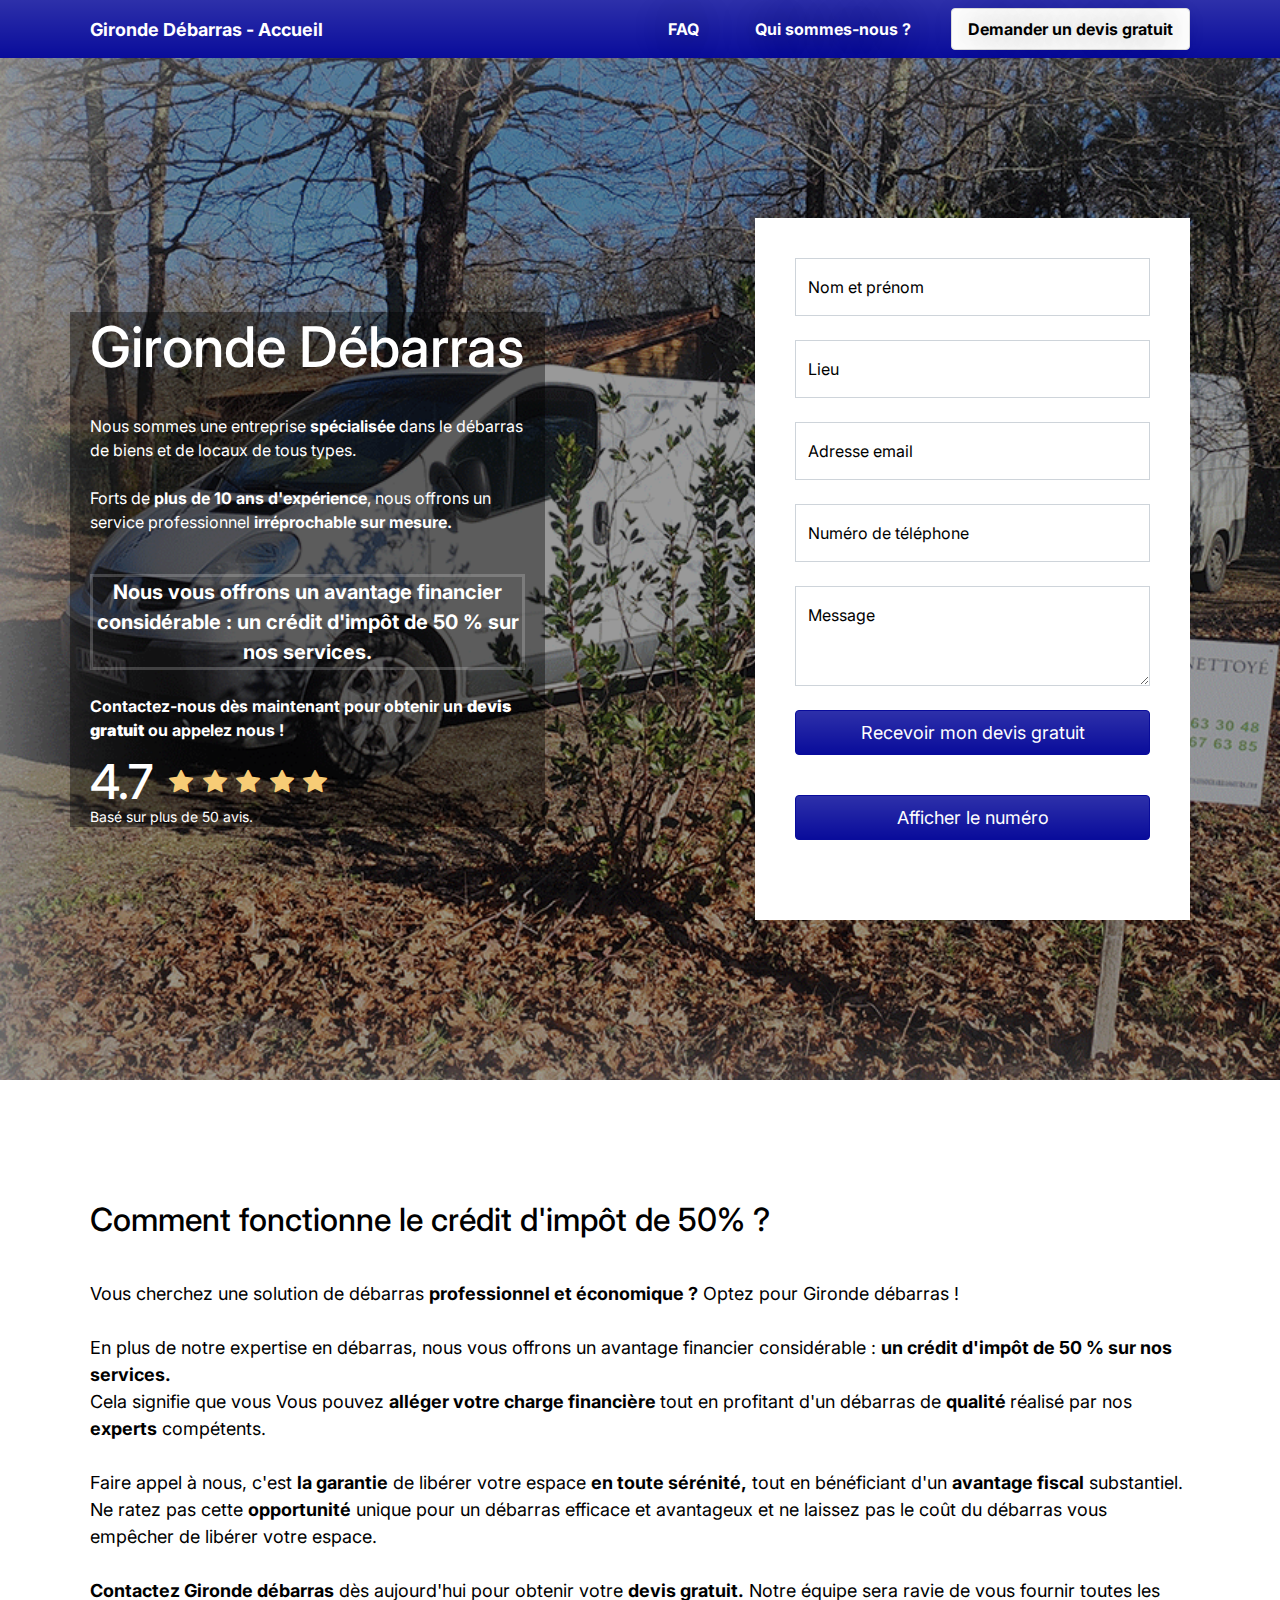
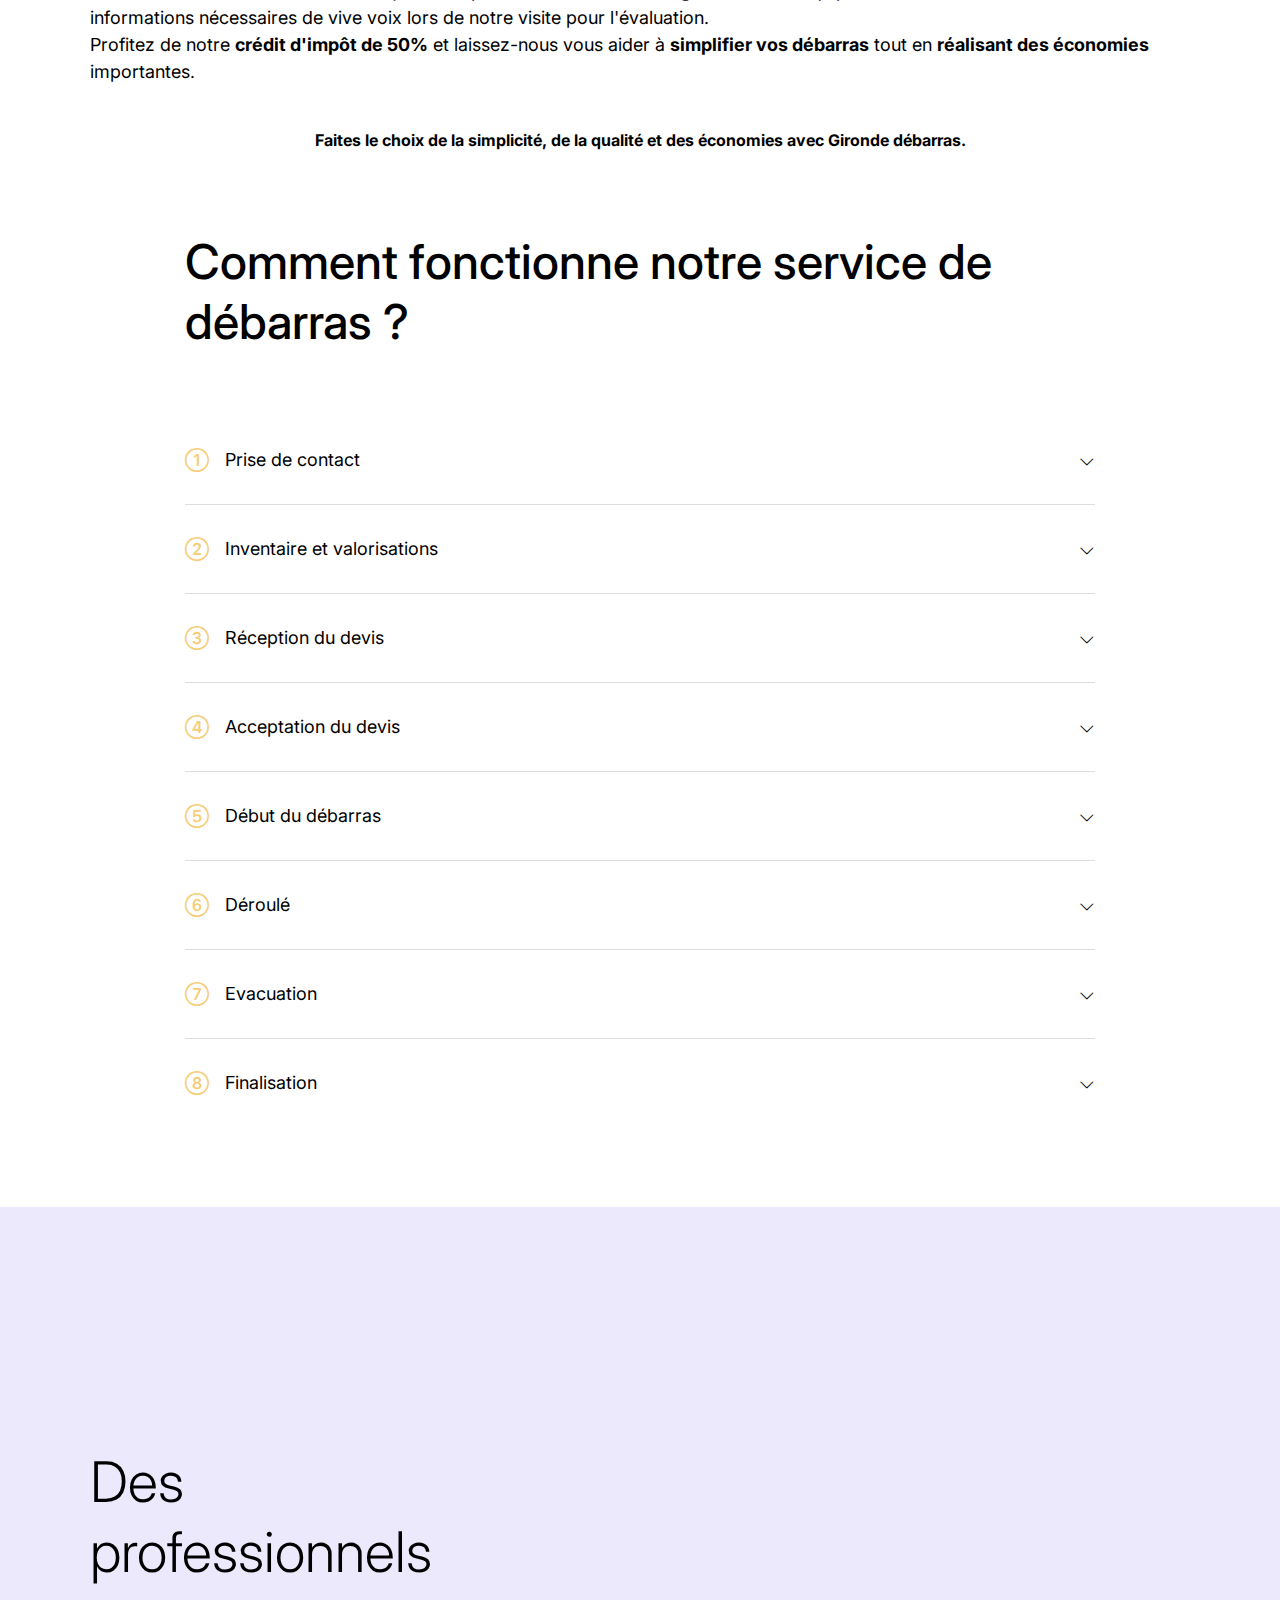
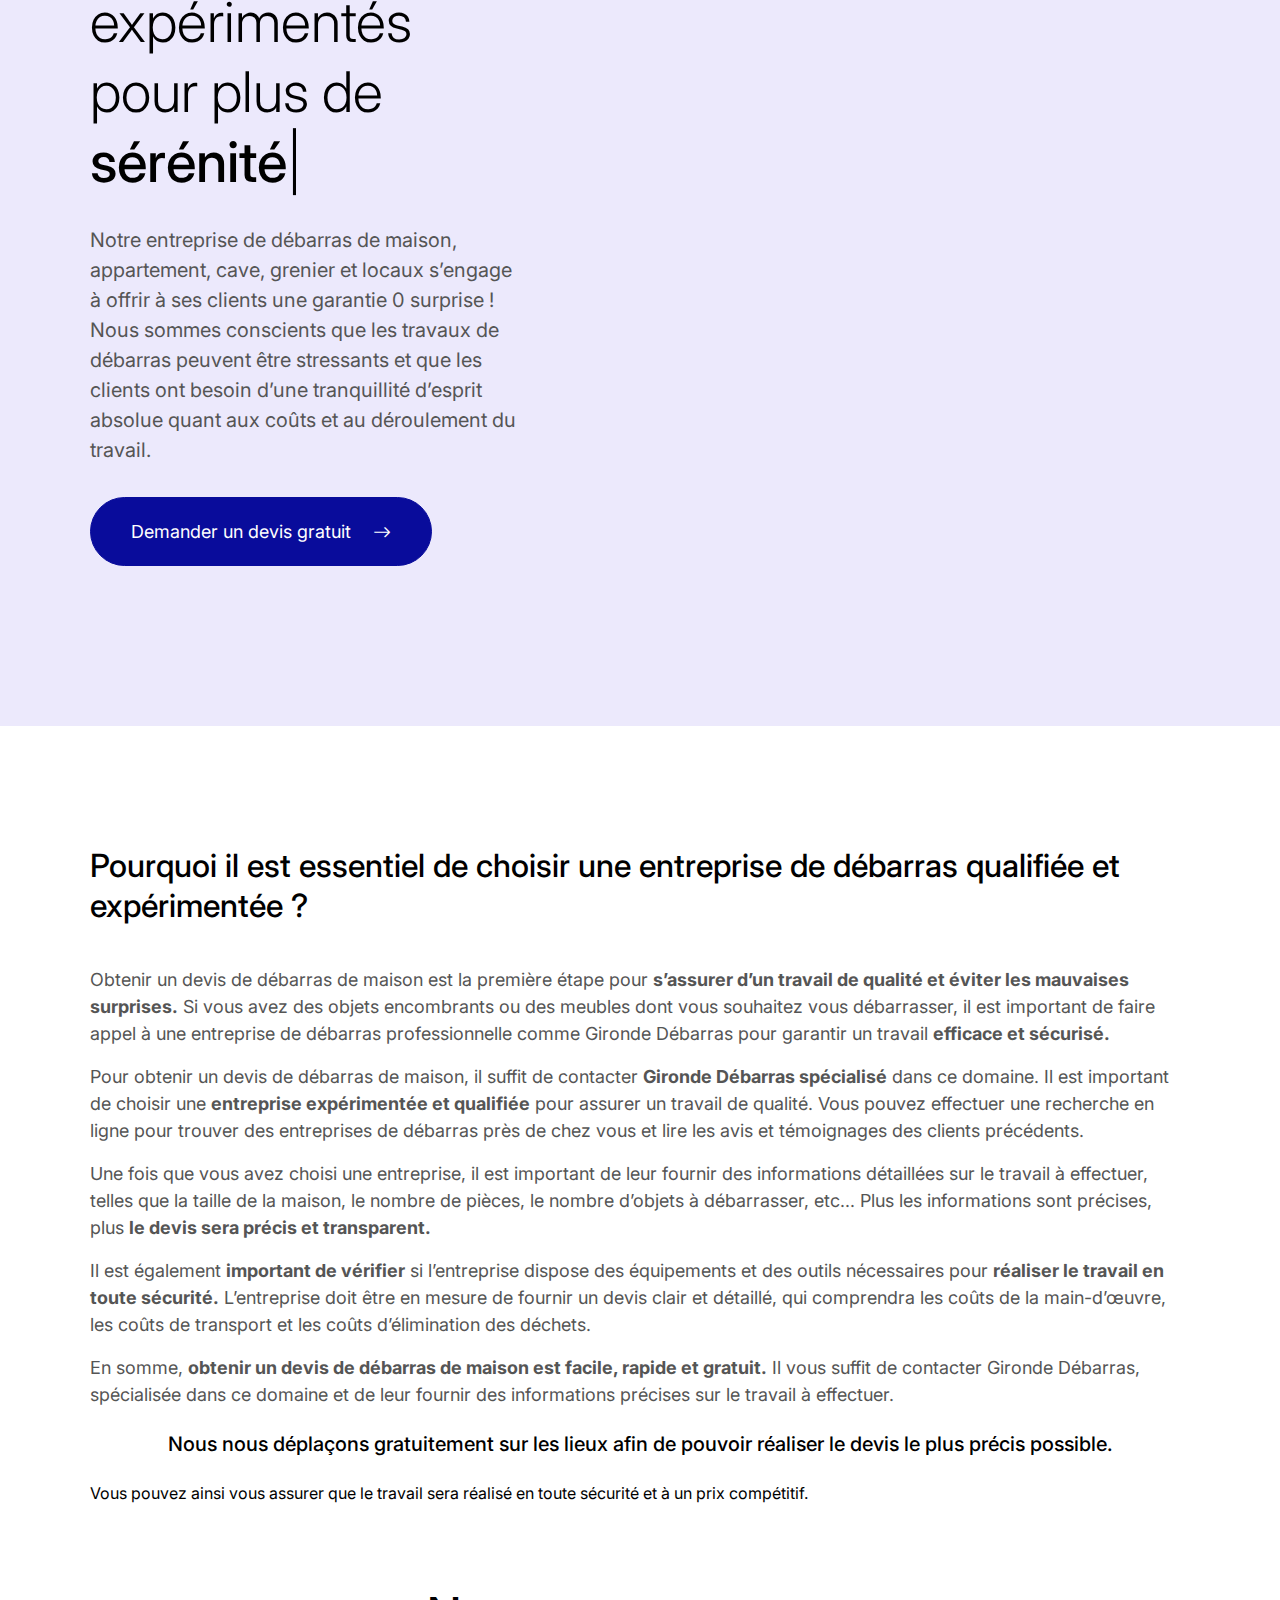
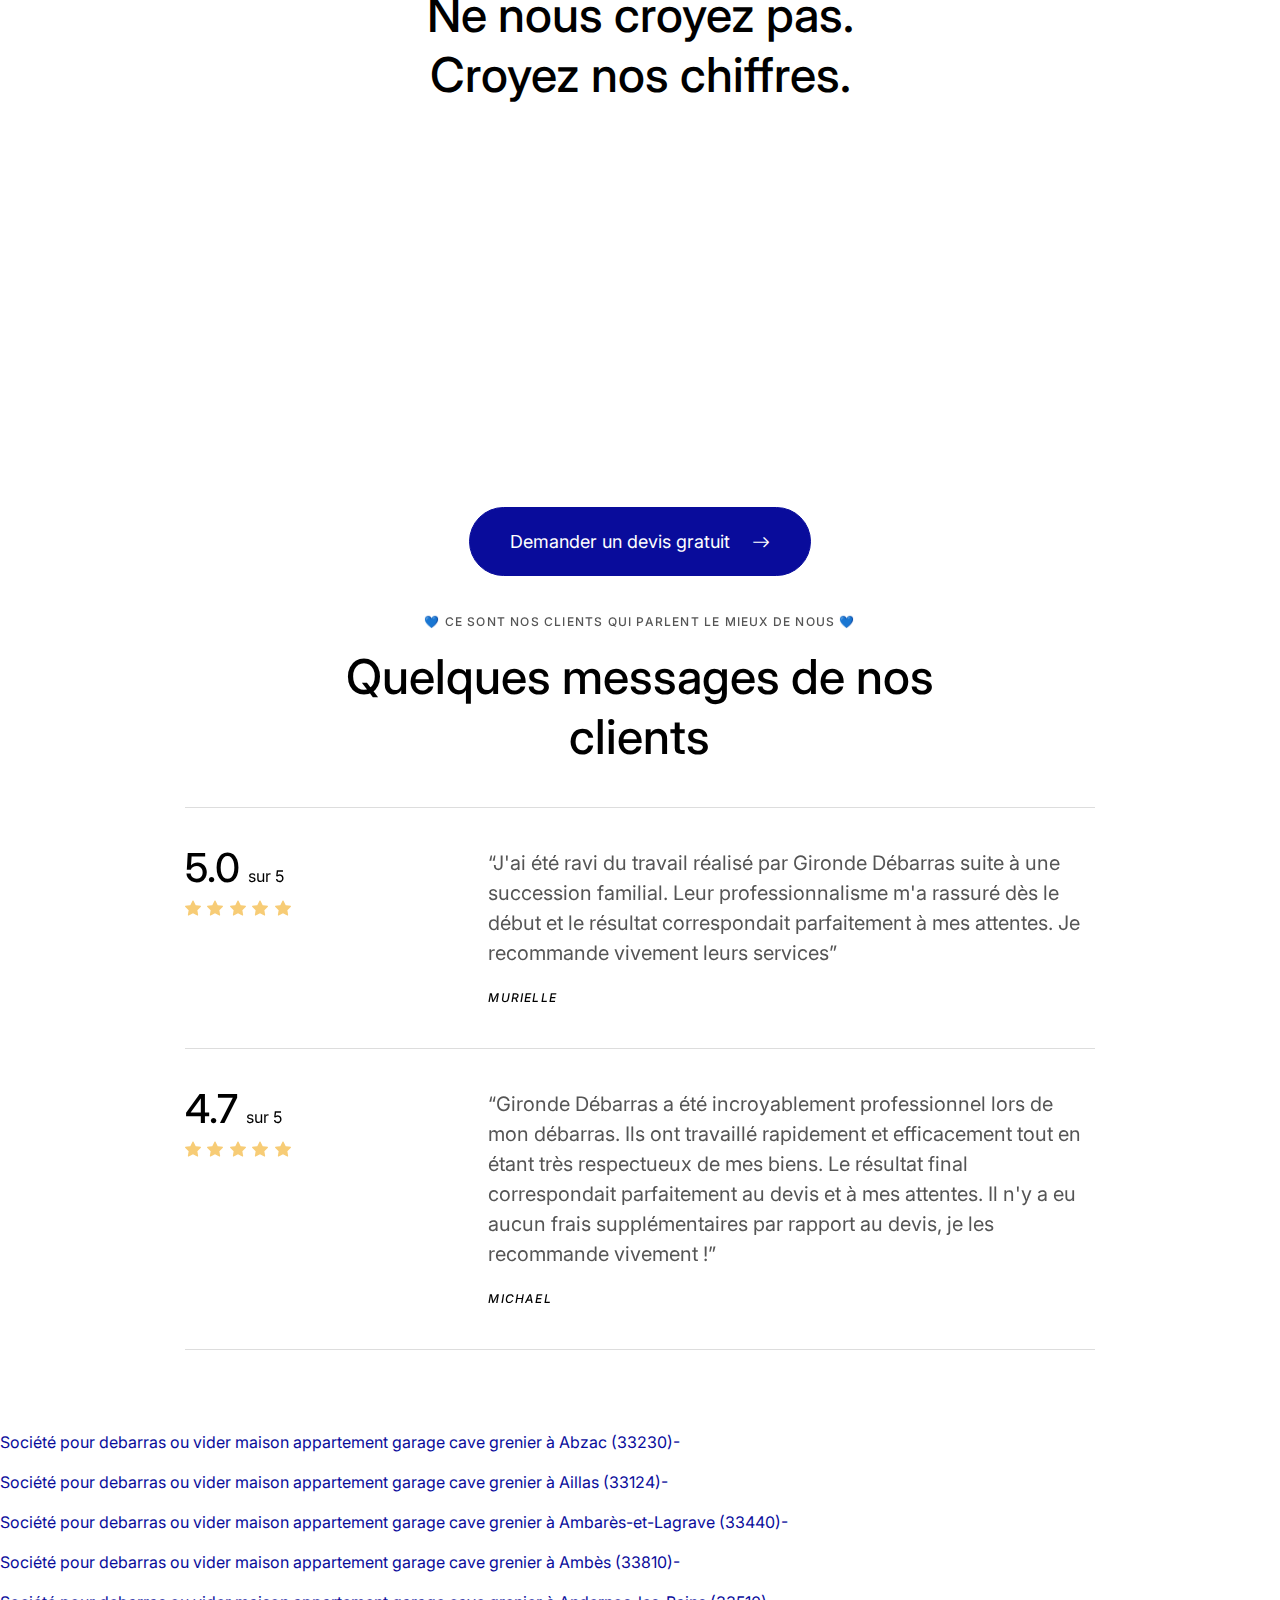
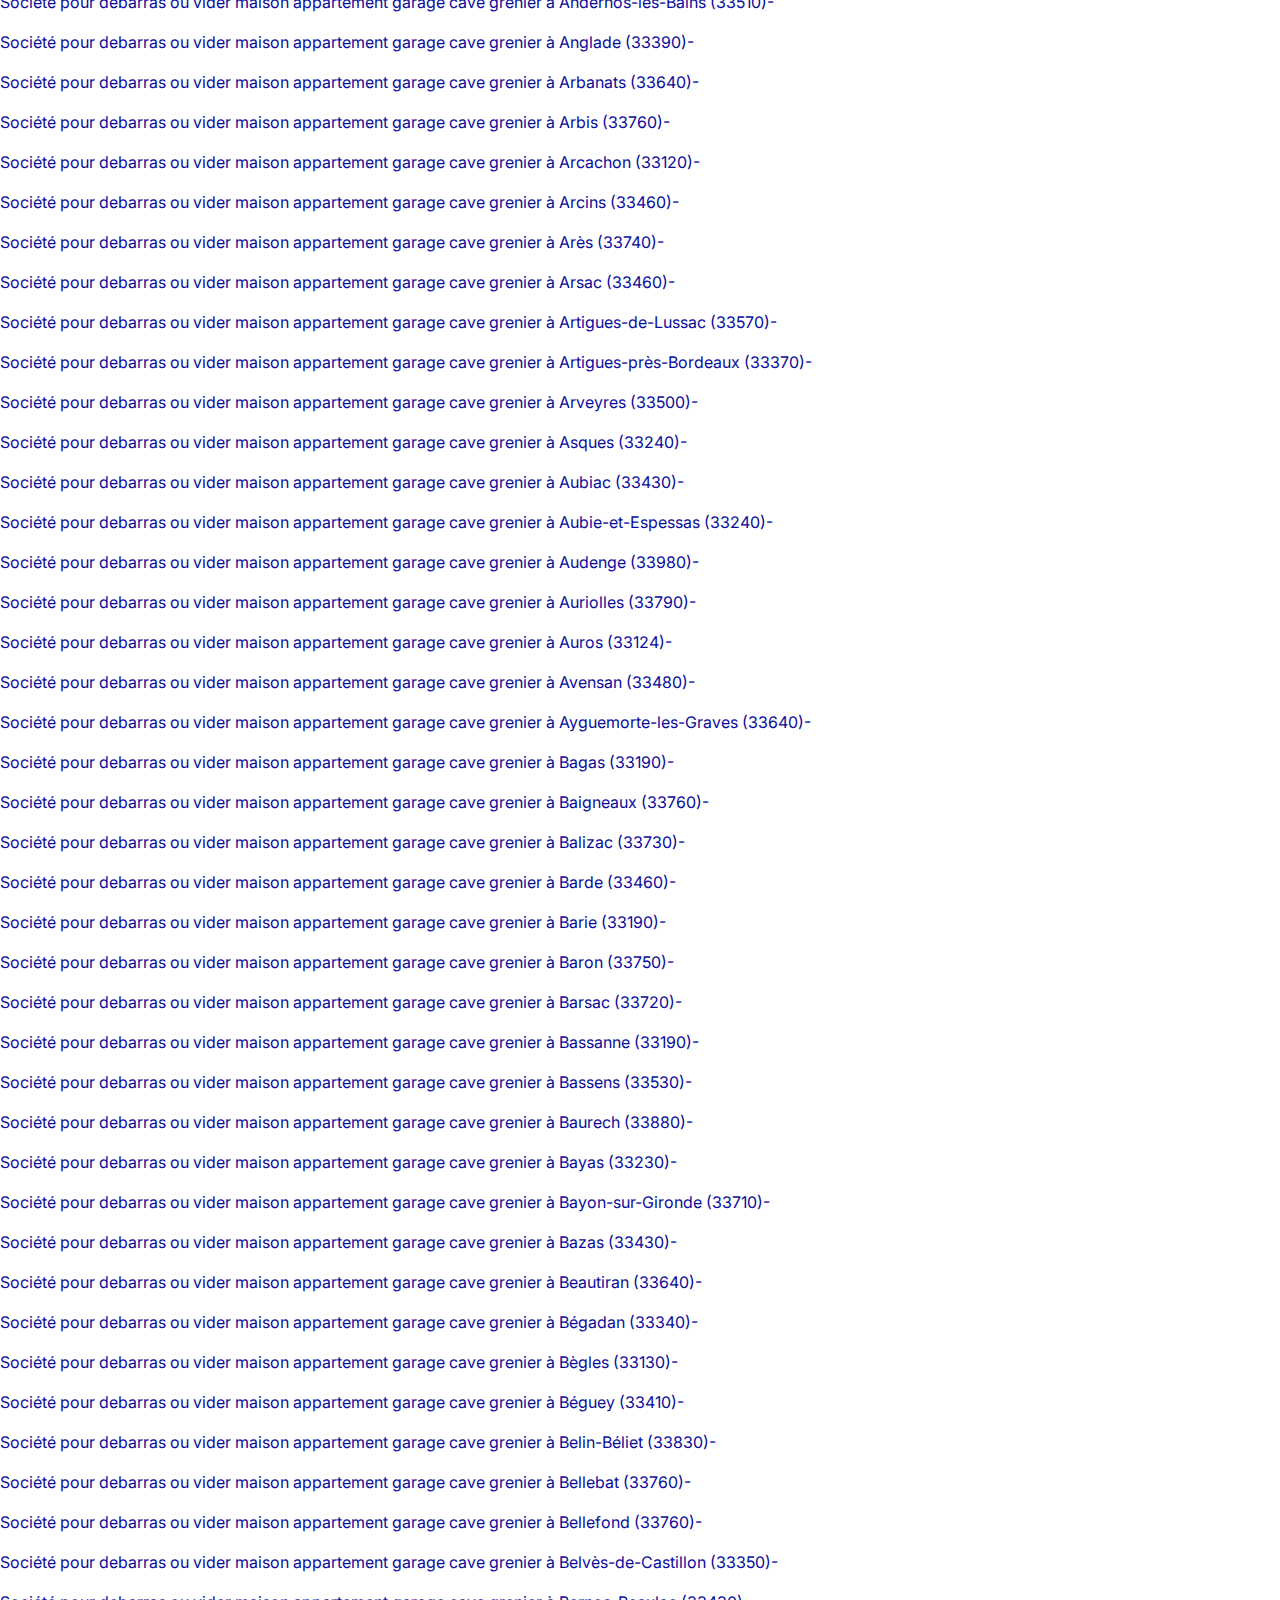
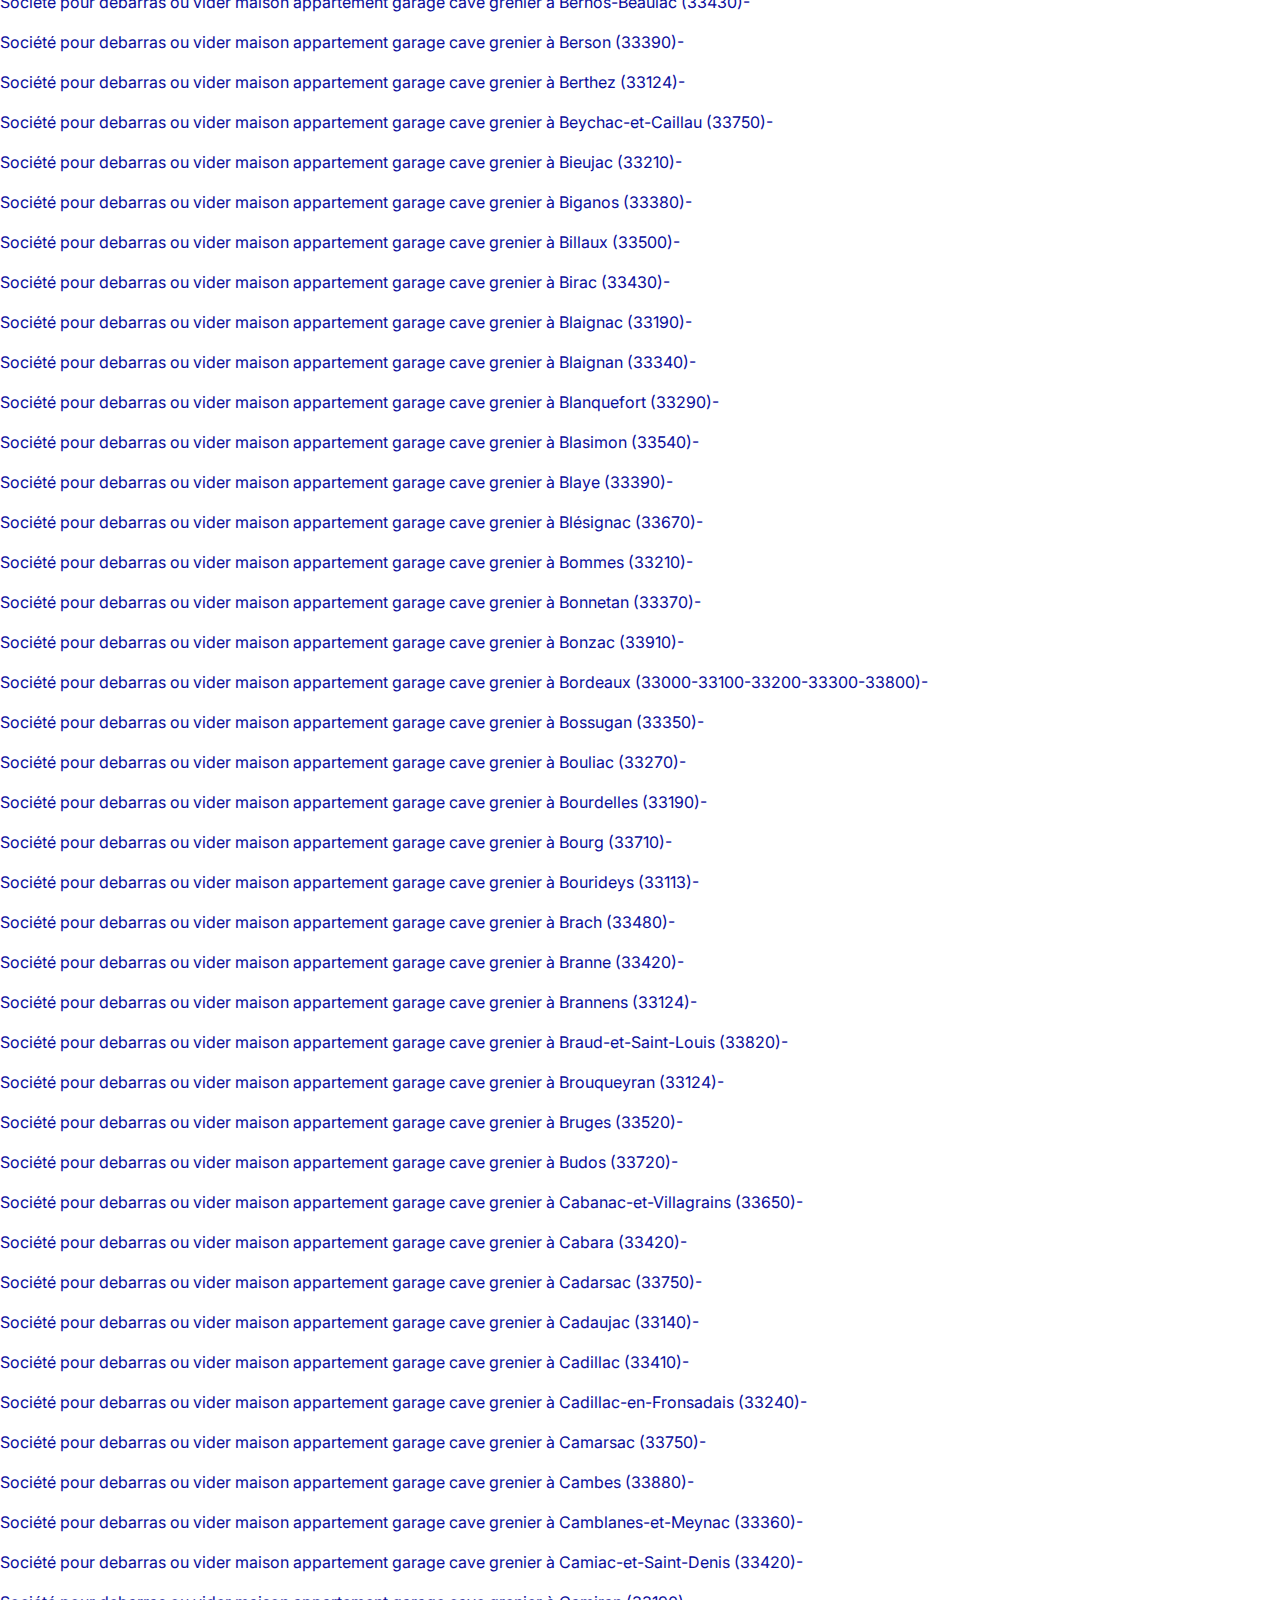
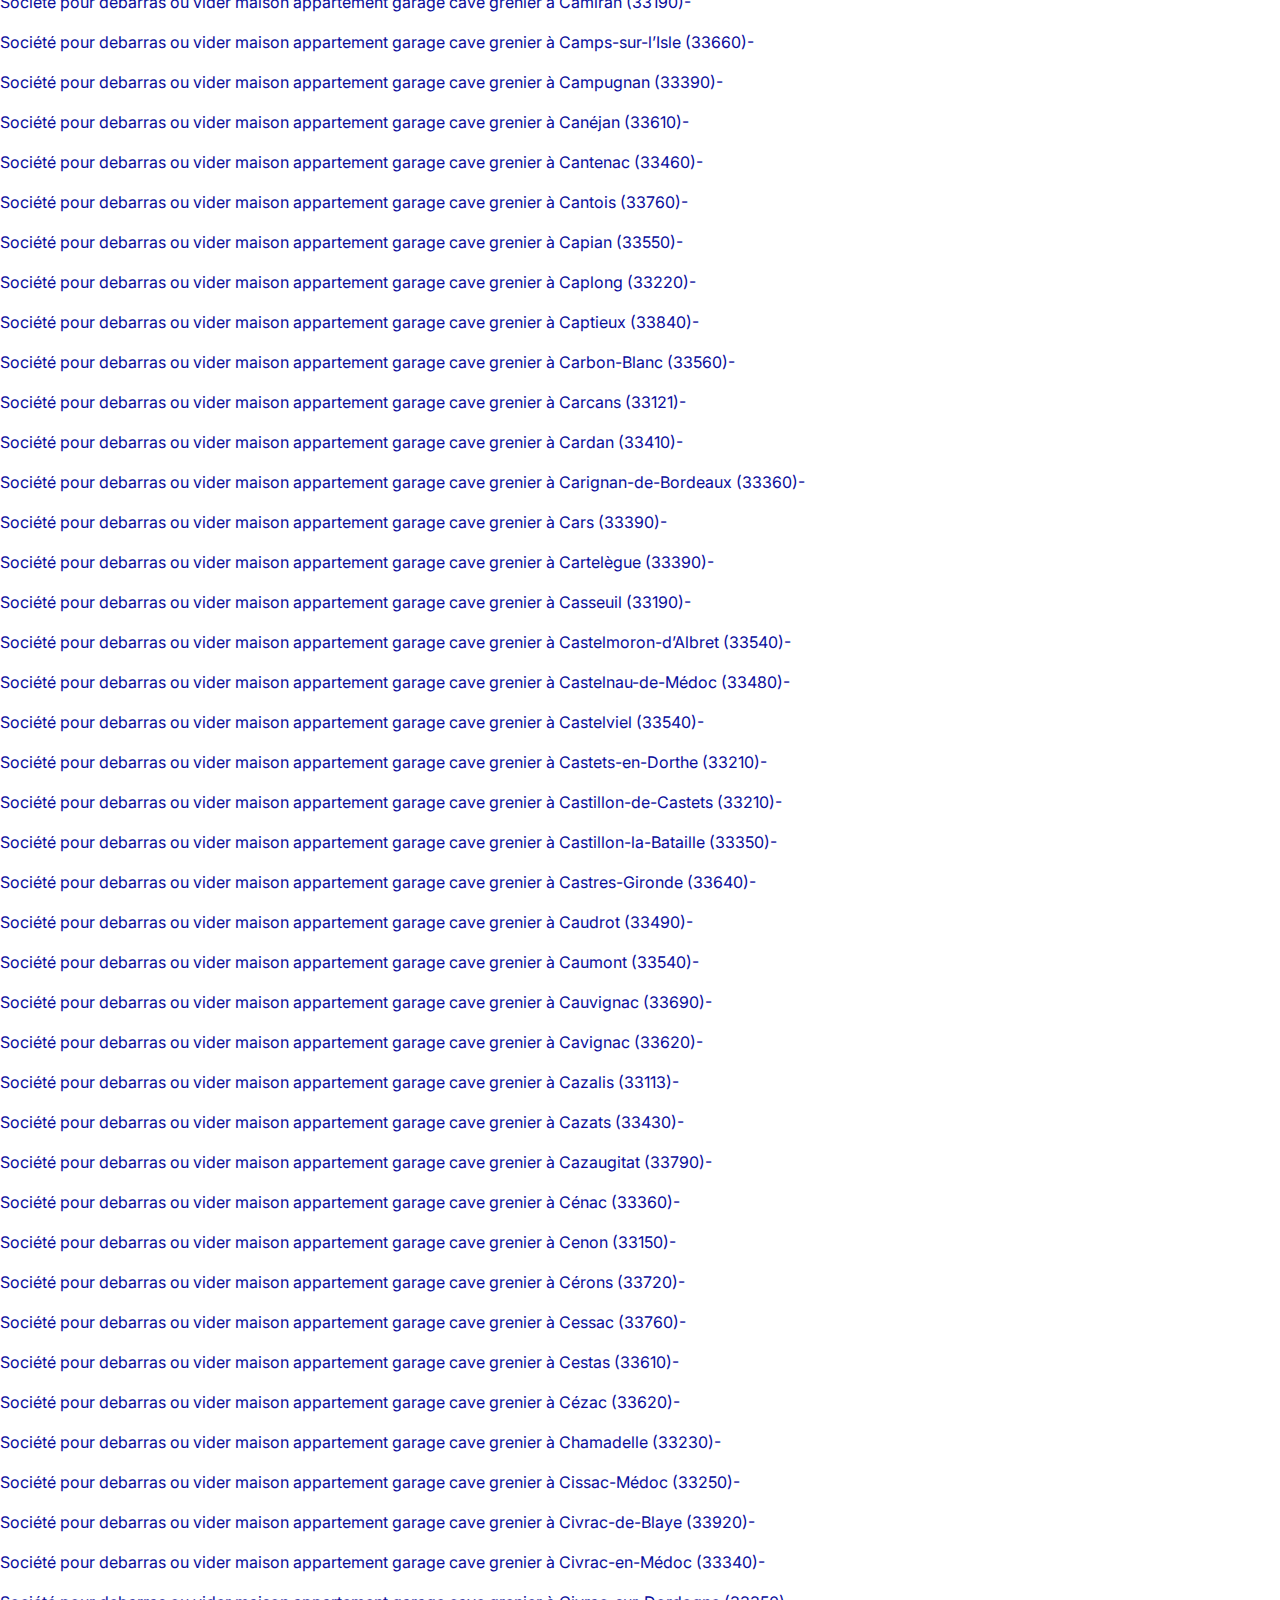
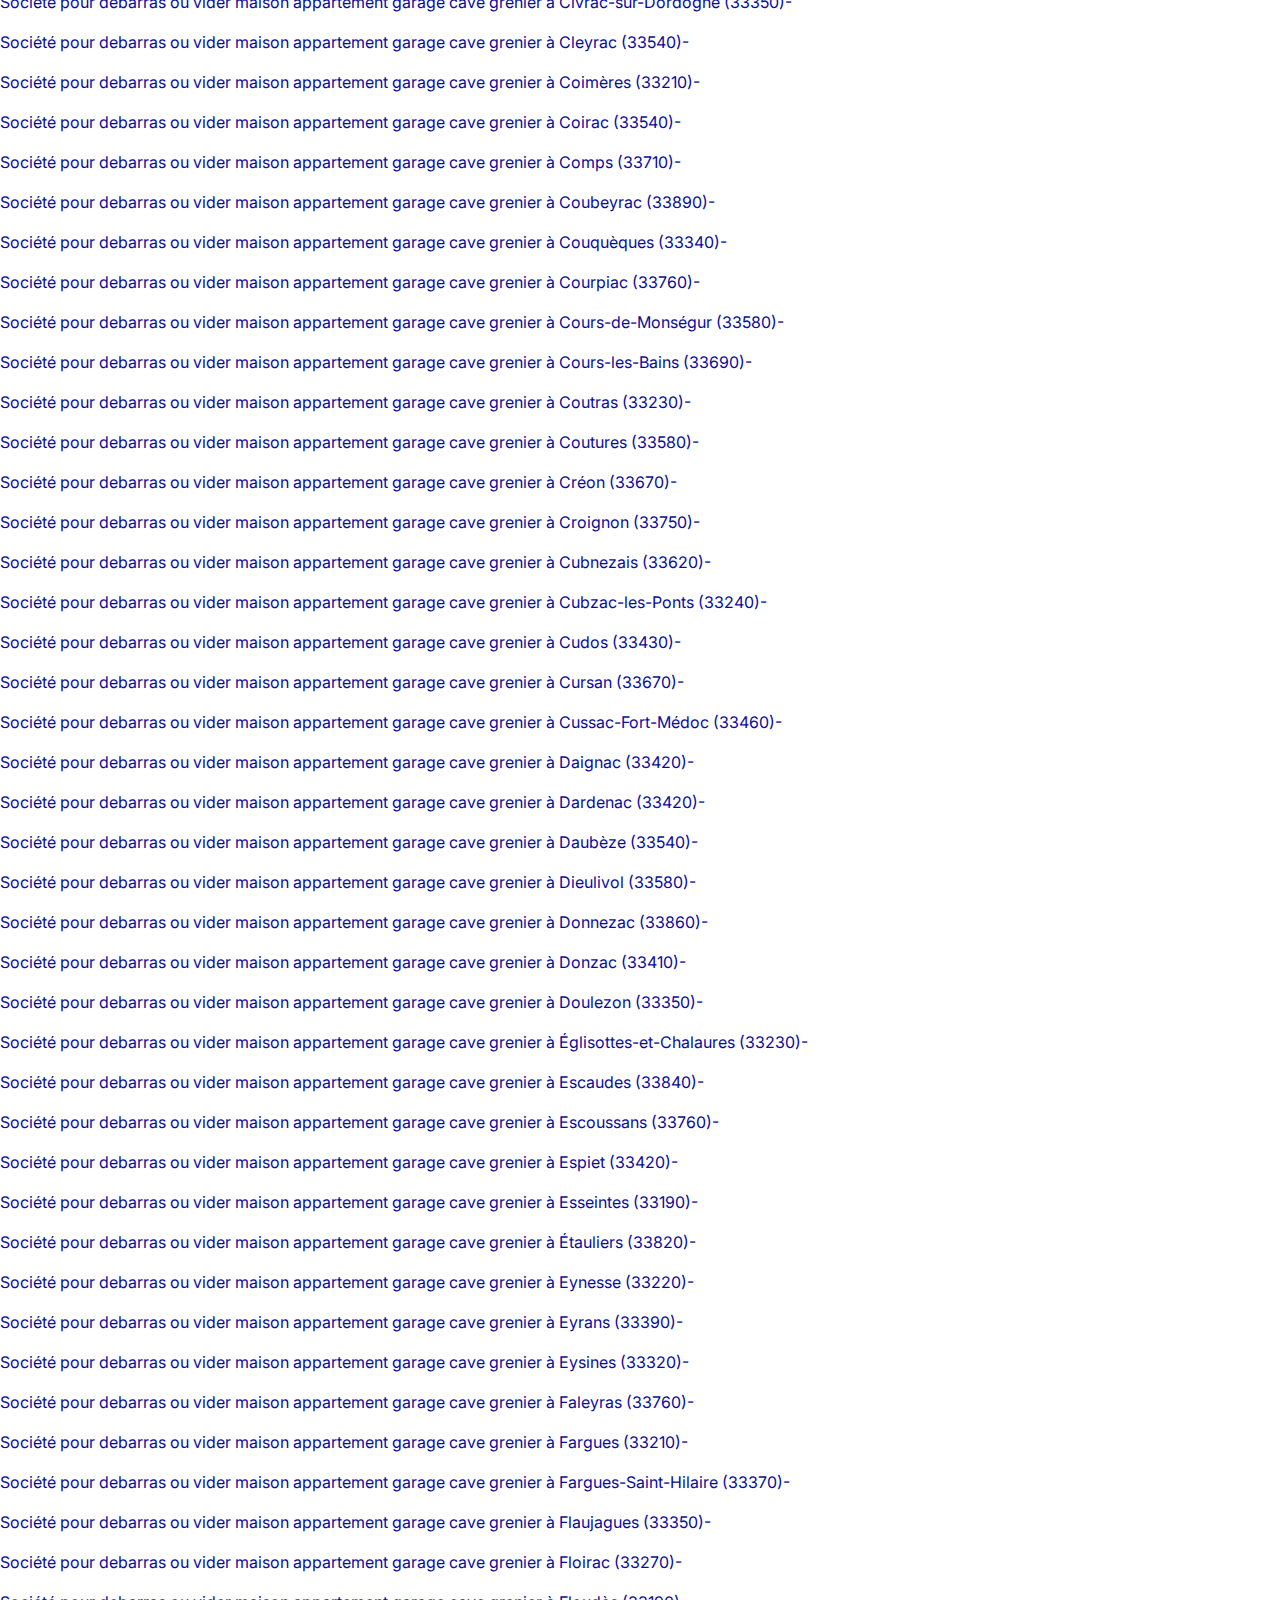
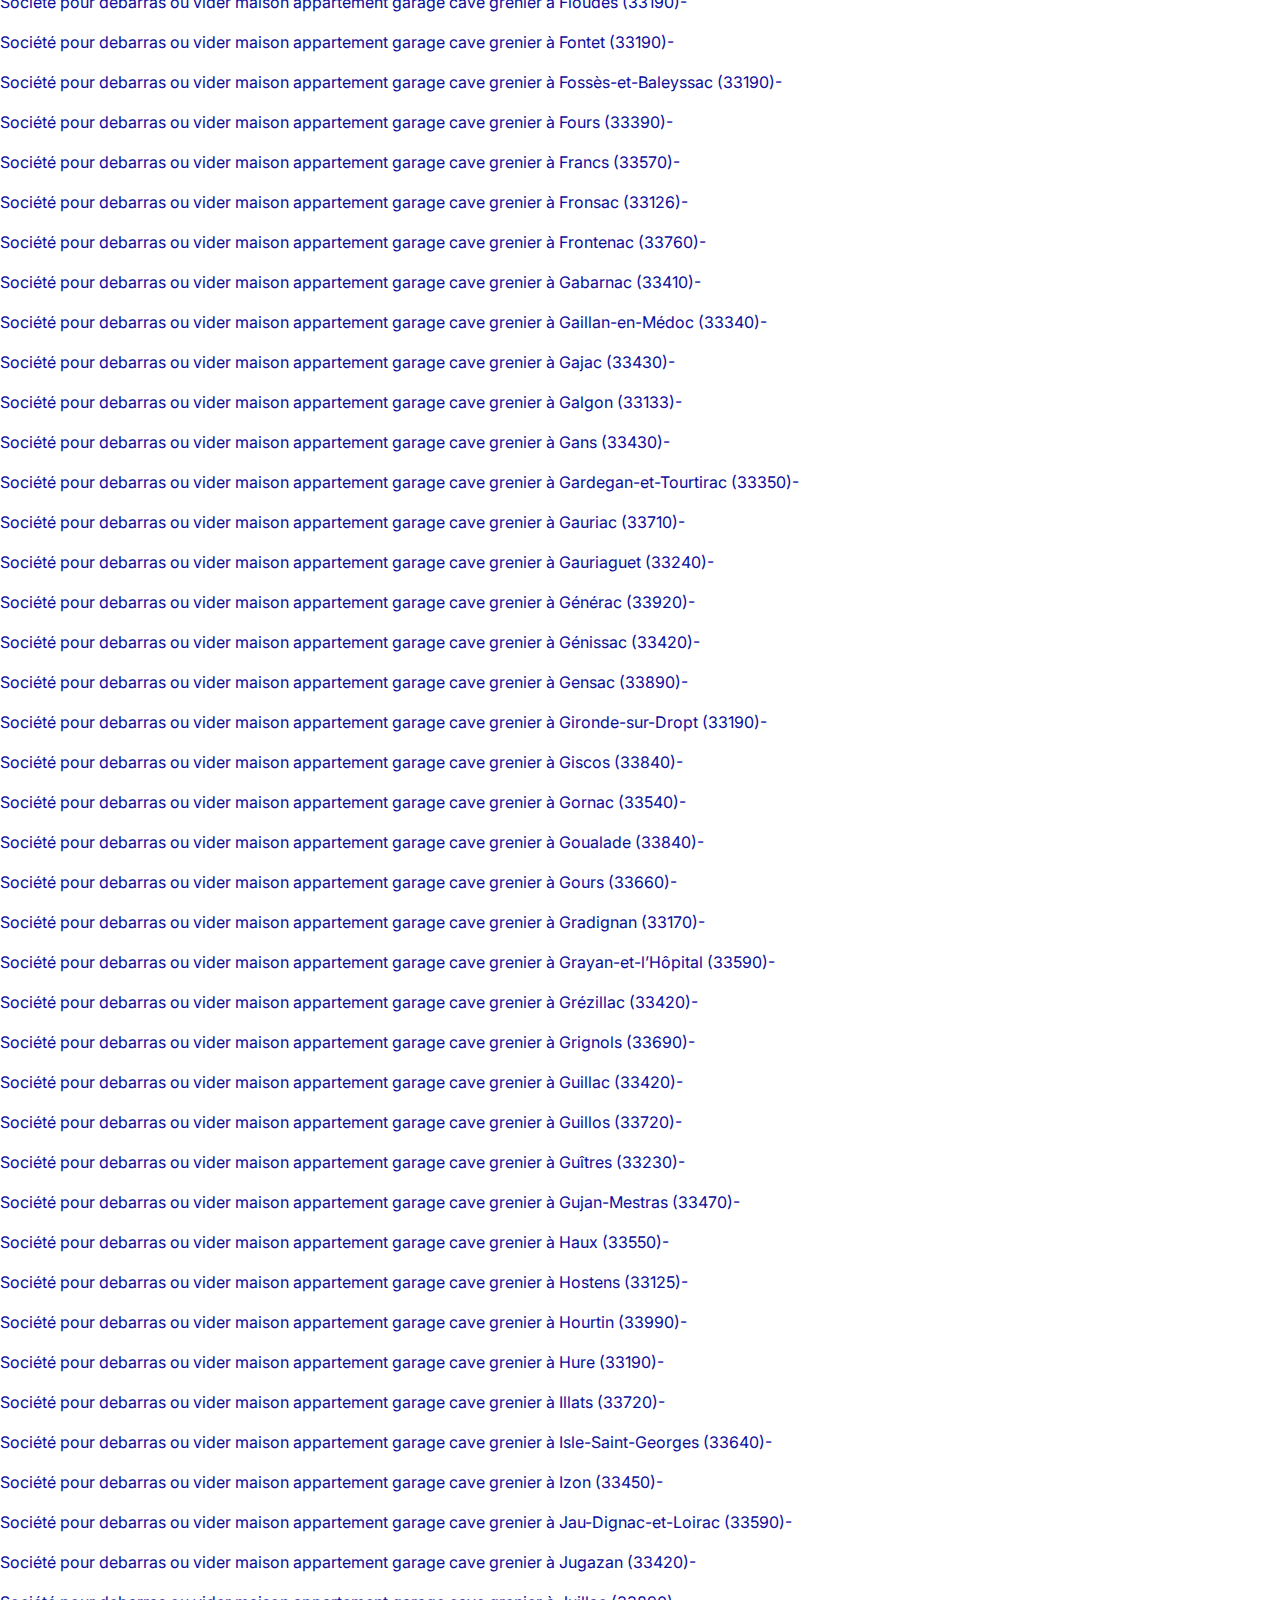
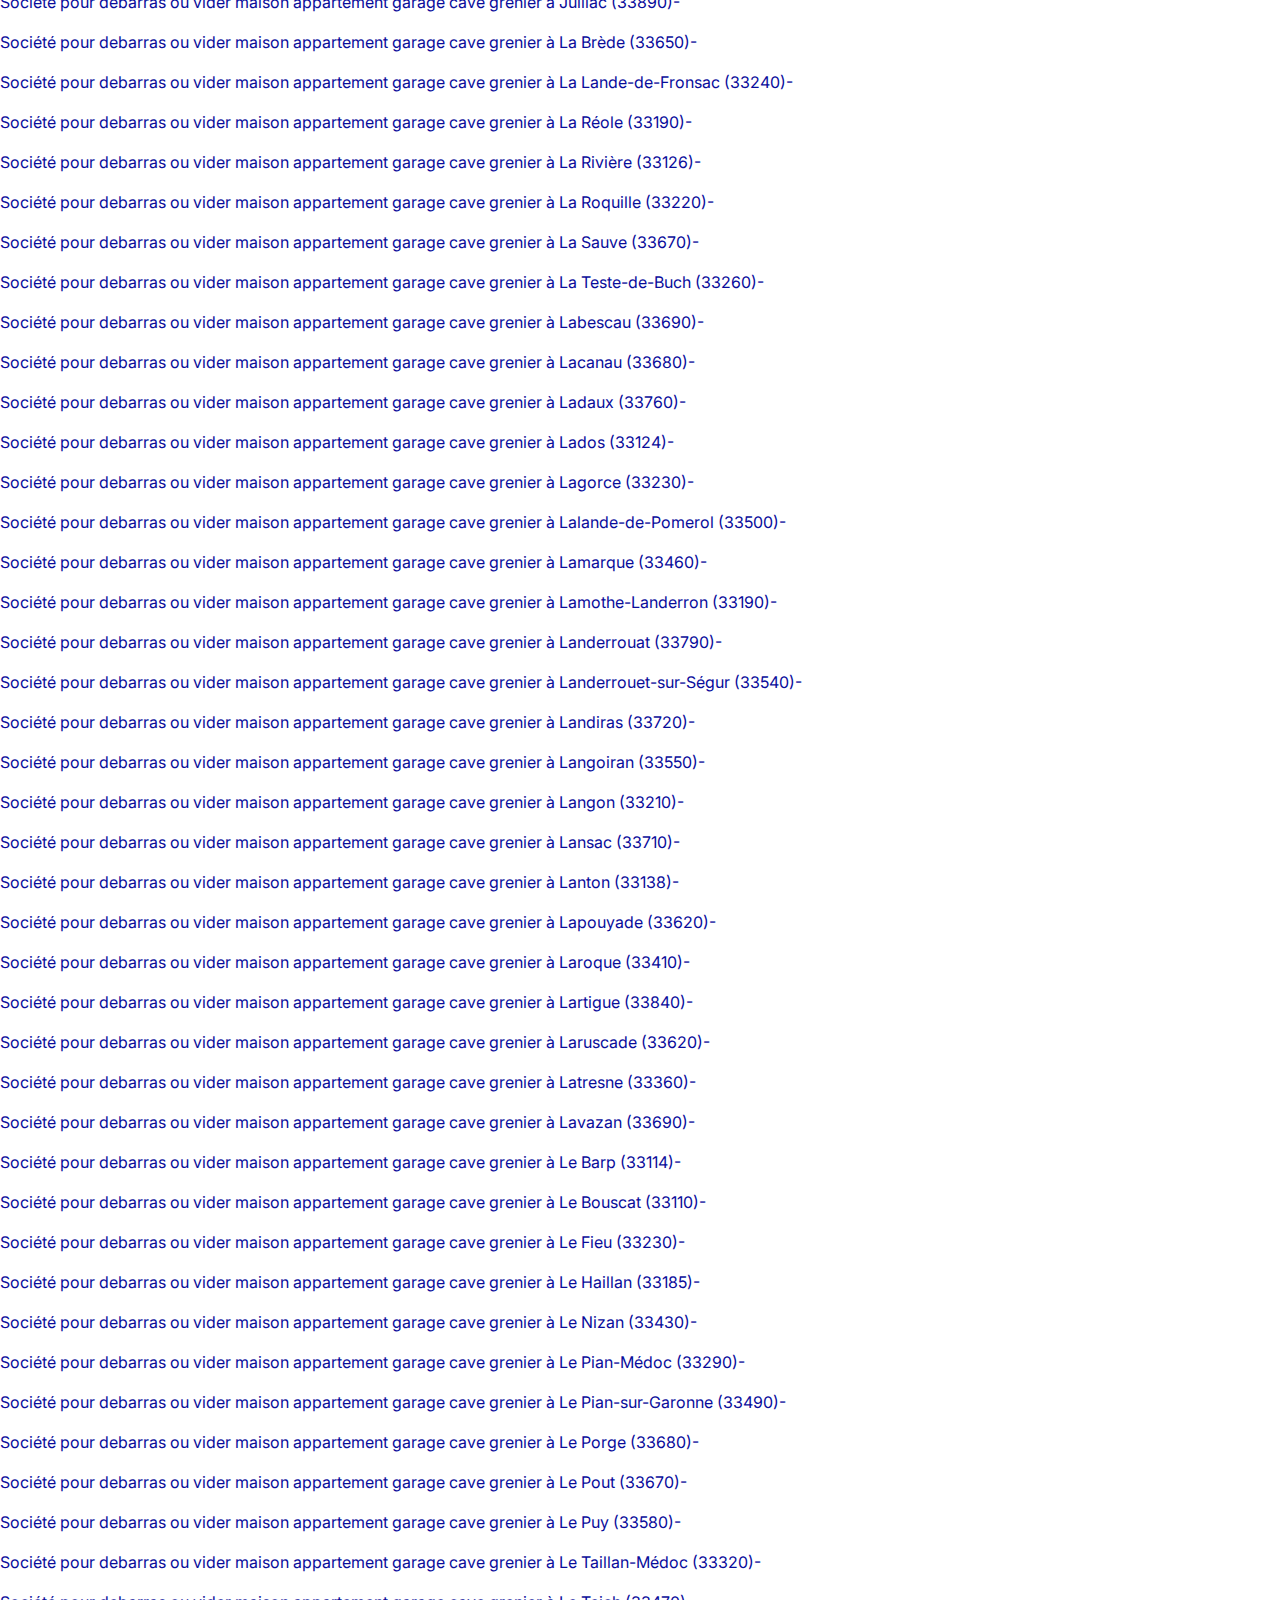
==== commit c4049dc1: "feat(xxx): :rocket: add credit impot" ====
--- a/accueil.html
+++ b/accueil.html
@@ -57,14 +57,14 @@
                     </li>
                     <li class="nav-item d-flex align-items-center">
                         <a class="nav-link"
-                           href="info.html"
+                           href="infos.html"
                            title="En savoir plus sur Gironde Débarras">
                             <b>Qui sommes-nous ?</b>
                         </a>
                     </li>
                     <li class="nav-item d-flex align-items-center">
                         <a class="nav-link border border-black rounded bg-white text-black px-1"
-                           href="accueil.html#quotation"
+                           href="accueil.html#devis"
                            title="Demander un devis gratuit pour votre débarras"
                            onclick="forceRefresh(this);">
                             <b>Demander un devis gratuit</b>
@@ -79,15 +79,29 @@
     <main class="d-flex flex-column gap-10">
         <!-- header with form -->
         <section class="overflow-hidden bg-black" data-aos="fade-in">
-            <div class="d-flex flex-column py-20 container foreground min-vh-100" id="quotation">
+            <div class="d-flex flex-column py-20 container foreground min-vh-100" id="devis">
                 <div class="row align-items-center justify-content-center justify-content-lg-between my-auto">
                     <!-- Intro / infos -->
-                    <div class="col-md-10 col-lg-6 col-xl-5 inverted mb-5 mb-lg-0 text-center text-lg-start" style="background: rgba(0, 0, 0, 0.2)" >
+                    <div class="col-md-10 col-lg-6 col-xl-5 inverted mb-5 mb-lg-0 text-center text-lg-start" style="background: rgba(0, 0, 0, 0.4)" >
                         <h1 class="lh-sm text-white mb-4">Gironde Débarras</h1>
-                        <p class="lead text-secondary mb-4">
+                        <p class=" text-white ">
                             Nous sommes une entreprise <b>spécialisée</b> dans le débarras de biens et de locaux de tous types. <br><br>
                             Forts de <b>plus de 10 ans d'expérience</b>, nous offrons un service professionnel <b>irréprochable
                             sur mesure.</b><br><br>
+                        </p>
+                        <a href="#credit-impots">
+                            <div class="border border-3 mb-3 ">
+                                <p class="lead text-center">
+                                    <b>
+                                        Nous vous offrons un avantage financier considérable : un crédit d'impôt de 50 % sur nos services.
+                                    </b>
+                                    <br>
+                                </p>
+                            </div>
+                        </a>
+
+
+                        <p>
                             <b>Contactez-nous dès maintenant pour obtenir un <b>devis gratuit</b> ou appelez nous !</b>
                         </p>
                         <div class="d-inline-flex align-items-center mb-0">
@@ -164,8 +178,32 @@
                     data-top-top="transform: scale(1);"
                     data-top-bottom="transform: scale(1.1);" loading="lazy"></figure>
         </section>
+
+        <!-- section crédit d'impots -->
+        <section id="credit-impots">
+            <article class="container">
+                <header>
+                    <blockquote class="blockquote my-5">
+                        <p class="fs-4  fw-bold mb-0 lh-sm">
+                            Comment fonctionne le crédit d'impôt de 50% ?
+                        </p>
+                    </blockquote>
+                </header>
+                <p class="fs-lg text-black">
+                    Vous cherchez une solution de débarras <b>professionnel et économique ?</b> Optez pour Gironde débarras ! <br><br>
+                    En plus de notre expertise en débarras, nous vous offrons un avantage financier considérable : <b>un crédit d'impôt de 50 % sur nos services.</b>
+                    <br>Cela signifie que vous Vous pouvez <b>alléger votre charge financière </b> tout en profitant d'un débarras de <b> qualité </b> réalisé par nos <b>experts</b> compétents.
+                    <br><br>Faire appel à nous, c'est <b>la garantie</b> de libérer votre espace  <b>en toute sérénité,</b> tout en bénéficiant d'un <b>avantage fiscal</b> substantiel.
+                    <br> Ne ratez pas cette <b>opportunité</b> unique pour un débarras efficace et avantageux et ne laissez pas le coût du débarras vous empêcher de libérer votre espace.
+                    <br><br> <b>Contactez Gironde débarras</b> dès aujourd'hui pour obtenir votre <b>devis gratuit.</b> Notre équipe sera ravie de vous fournir toutes les informations nécessaires de vive voix lors de notre visite pour l'évaluation.
+                    <br> Profitez de notre <b>crédit d'impôt de 50%</b> et laissez-nous vous aider à <b>simplifier vos débarras</b> tout en <b>réalisant des économies</b> importantes.
+                    <br><br><b> <div class="text-center">Faites le choix de la simplicité, de la qualité et des économies avec Gironde débarras.</div></b>
+                </p>
+            </article>
+        </section>
+
         <!-- accodion -->
-        <section class="py-15 py-xl-20">
+        <section >
             <div class="container">
                 <div class="row justify-content-center mb-8">
                     <div class="col-lg-10">
@@ -334,7 +372,7 @@
                             Notre entreprise de débarras de maison, appartement, cave, grenier et locaux s’engage à offrir à ses clients une garantie 0 surprise ! <br>
                             Nous sommes conscients que les travaux de débarras peuvent être stressants et que les clients ont besoin d’une tranquillité d’esprit absolue quant aux coûts et au déroulement du travail.
                         </p>
-                        <a href="#quotation" class="btn btn-primary btn-with-icon rounded-pill btn-lg">Demander un devis gratuit <i
+                        <a href="#devis" class="btn btn-primary btn-with-icon rounded-pill btn-lg">Demander un devis gratuit <i
                                 class="bi bi-arrow-right" role="img" aria-label="Icône de flèche"></i></a>
 
                     </div>
@@ -431,7 +469,7 @@
                 <div class="row justify-content-center">
                     <div class="col-lg-10">
                         <div class="text-center pb-4">
-                            <a href="#quotation" class="btn btn-primary btn-with-icon rounded-pill btn-lg">
+                            <a href="#devis" class="btn btn-primary btn-with-icon rounded-pill btn-lg">
                                 Demander un devis gratuit<i class="bi bi-arrow-right"  role="img" aria-label="icone flèche"></i>
                             </a>
                         </div>
@@ -509,9 +547,9 @@
                 </a>
                 <ul class="list-unstyled d-flex flex-column flex-lg-row gap-3 justify-content-between  align-items-center ">
                     <li class="mb-1"><a href="accueil.html" class="text-reset text-primary-hover" title="Retour à l'accueil">Accueil</a></li>
-                    <li class="mb-1"><a href="info.html" class="text-reset text-primary-hover" title="En savoir plus sur Gironde Débarras">Qui sommes-nous ?</a></li>
+                    <li class="mb-1"><a href="infos.html" class="text-reset text-primary-hover" title="En savoir plus sur Gironde Débarras">Qui sommes-nous ?</a></li>
                     <li class="mb-1"><a href="faq.html" class="text-reset text-primary-hover" title="Foire aux questions">Questions fréquentes</a></li>
-                    <li class="mb-1"><a href="#quotation" class="text-reset text-primary-hover" title="Demander un devis gratuit pour votre débarras">Demander un devis</a></li>
+                    <li class="mb-1"><a href="#devis" class="text-reset text-primary-hover" title="Demander un devis gratuit pour votre débarras">Demander un devis</a></li>
                 </ul>
             </div>
         </footer>
